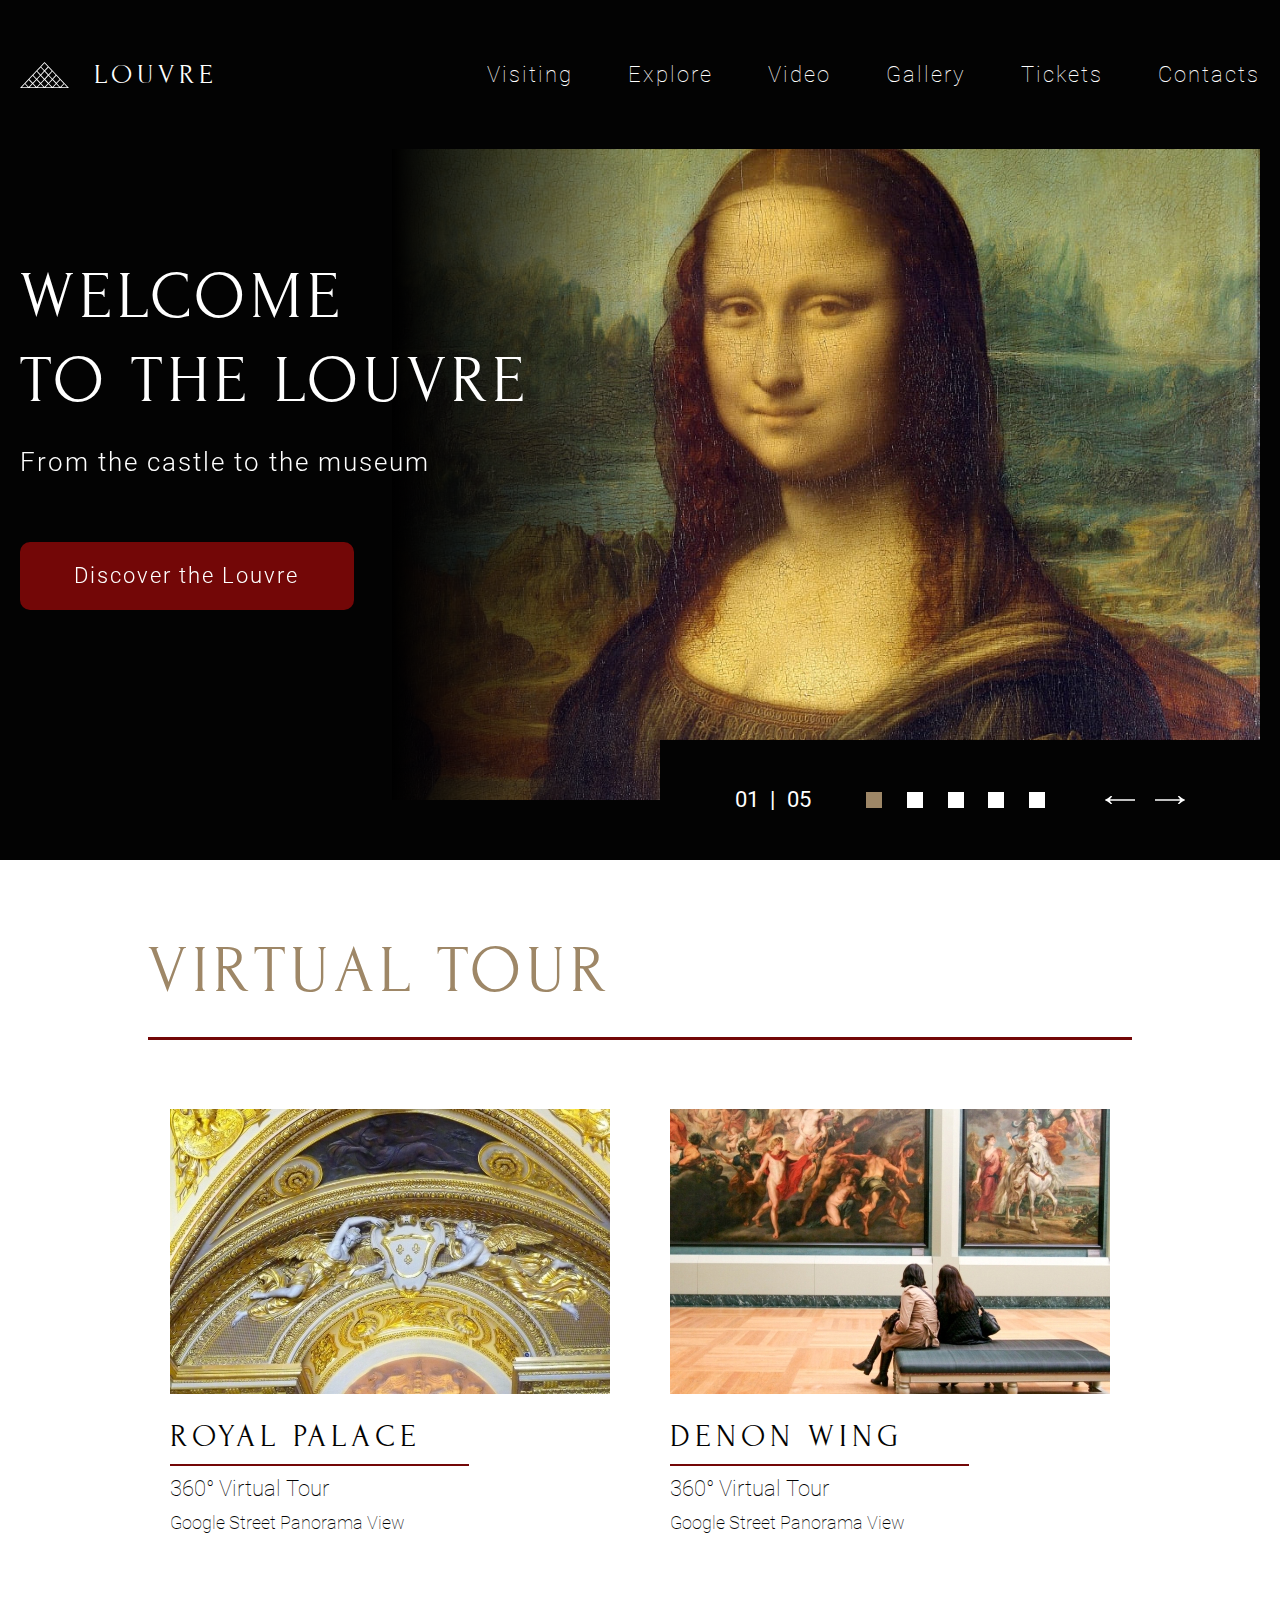
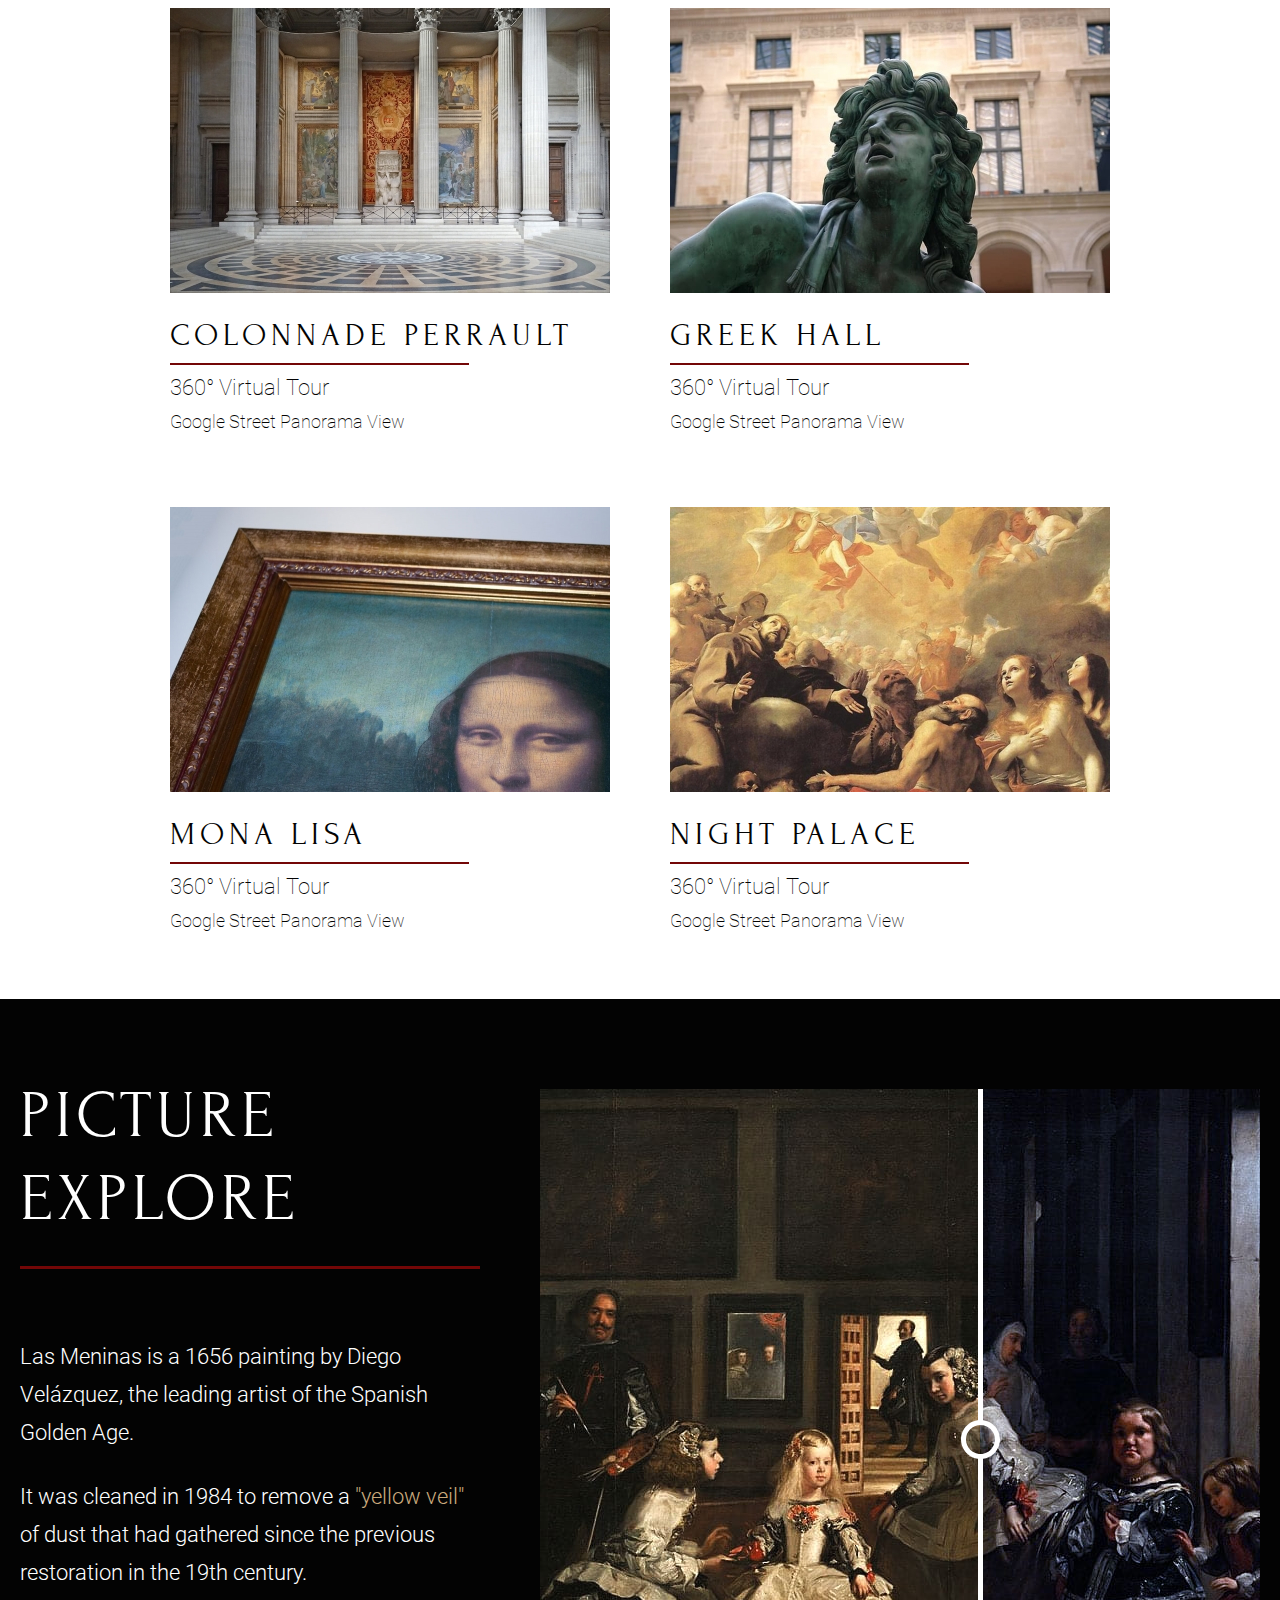
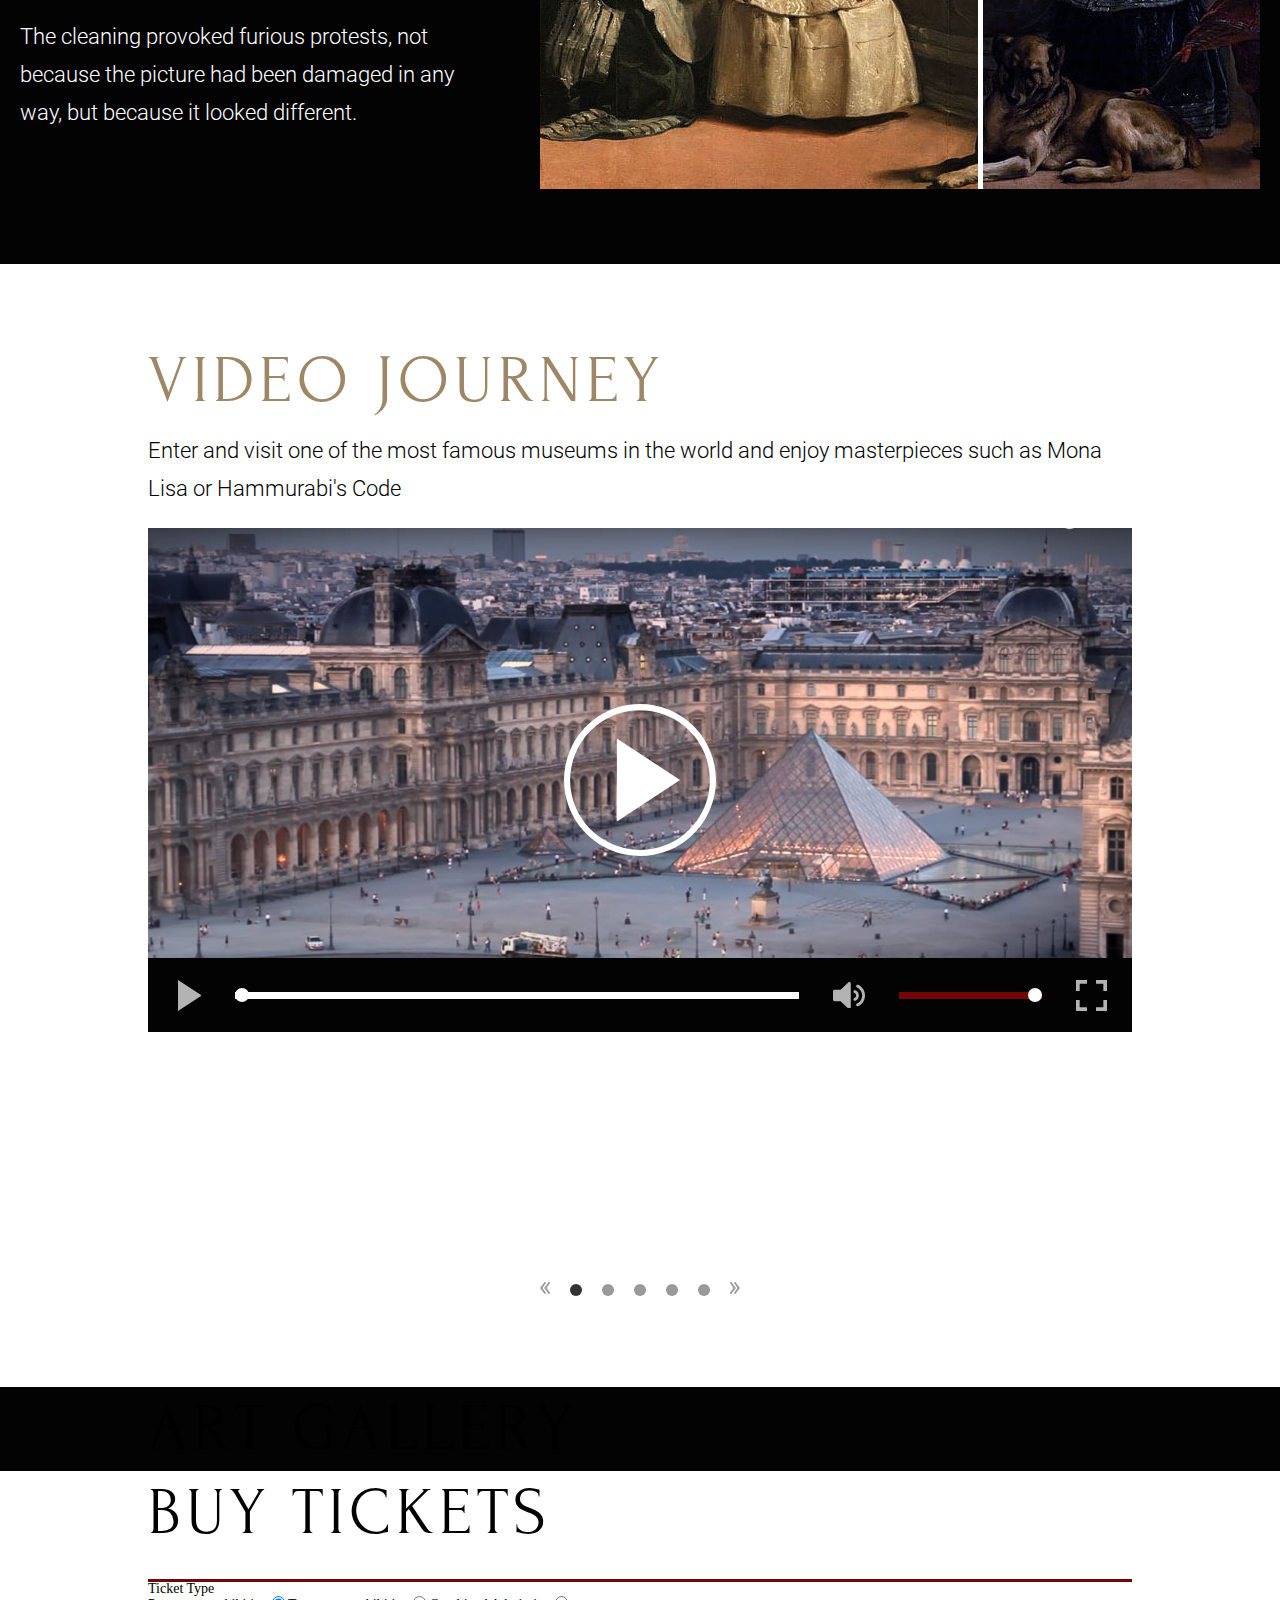
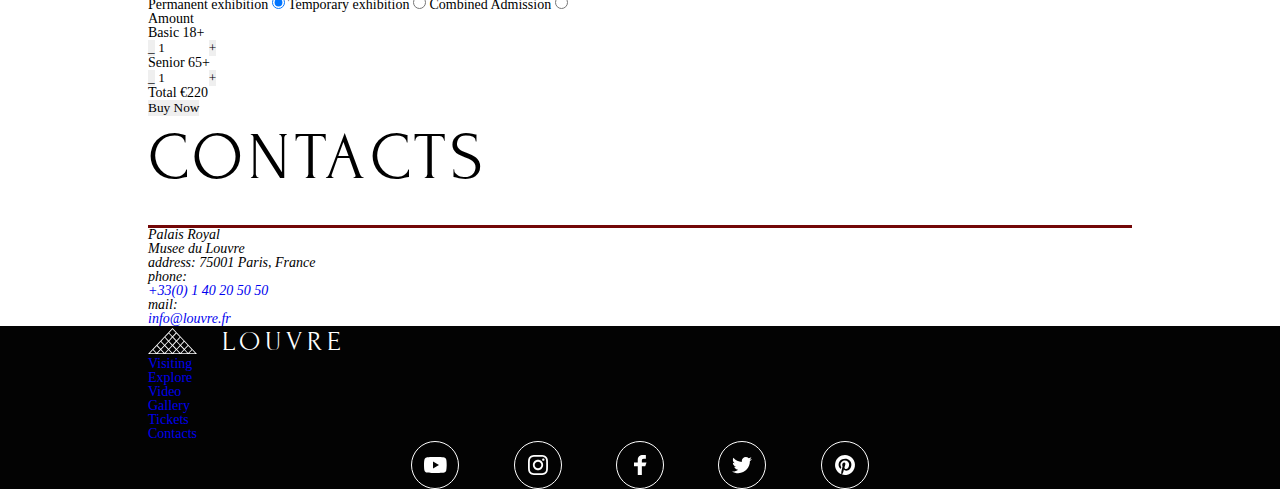
==== index.html @ d01fed76 "feat: make video section" ====
<!doctype html><html lang="en"><head><meta charset="UTF-8"><meta http-equiv="X-UA-Compatible" content="IE=edge"><meta name="viewport" content="width=device-width,initial-scale=1"><link rel="shortcut icon" href="assets/favicon.ico" type="image/x-icon"><title>Museum</title><script defer="defer" src="main.4b3b117bc65721d71e81.js"></script><link href="main.6d154de5bf1743169d41.css" rel="stylesheet"></head><body><div class="wrapper"><div class="content-flex"><header class="header bg-dark" id="header"><div class="container-width"><div class="header__flex"><a class="header__logotype logotype" href="#header"><span class="logotype__img"></span><h1 class="logotype__title">Louvre</h1></a><div class="header__burger burger"><span class="burger__span"></span></div><nav class="header__navigation navigation"><ul class="navigation__list"><li class="navigation__item"><a href="#visiting" class="navigation__link">Visiting</a></li><li class="navigation__item"><a href="#explore" class="navigation__link">Explore</a></li><li class="navigation__item"><a href="#video" class="navigation__link">Video</a></li><li class="navigation__item"><a href="#gallery" class="navigation__link">Gallery</a></li><li class="navigation__item"><a href="#tickets" class="navigation__link">Tickets</a></li><li class="navigation__item"><a href="#contacts" class="navigation__link">Contacts</a></li></ul><div class="navigation__bottom navigation-bottom"><div class="navigation-bottom__images"><div class="navigation-bottom__img navigation-bottom__img-1"></div><div class="navigation-bottom__img navigation-bottom__img-2"></div><div class="navigation-bottom__img navigation-bottom__img-3"></div></div><div class="navigation-bottom__social social"><ul class="social__list"><li class="social__item"><a class="social__link youtube" href="https://www.youtube.com/user/louvre" target="blank"></a></li><li class="social__item"><a class="social__link instagram" href="https://www.instagram.com/museelouvre/" target="blank"></a></li><li class="social__item"><a class="social__link facebook" href="https://www.facebook.com/museedulouvre" target="blank"></a></li><li class="social__item"><a class="social__link twitter" href="http://twitter.com/museelouvre" target="blank"></a></li><li class="social__item"><a class="social__link pinterest" href="https://www.pinterest.fr/museedulouvre/" target="blank"></a></li></ul></div></div></nav></div></div></header><main class="main"><section class="welcome bg-dark" id="welcome"><div class="container-width"><div class="welcome__flex"><div class="welcome__text text-welcome"><h2 class="text-welcome__title title">Welcome<br>to the Louvre</h2><p class="text-welcome__subtitle">From the castle to the museum</p><a class="text-welcome__link button-welcome" href="tours/tour1.html" target="_blank">Discover the Louvre</a></div><div class="welcome__slider"><div class="welcome__slides slides-welcome"><img class="slides-welcome__slide" src="assets/img/welcome-slider/1.jpg" alt="Painting"> <img class="slides-welcome__slide" src="assets/img/welcome-slider/2.jpg" alt="Painting"> <img class="slides-welcome__slide" src="assets/img/welcome-slider/3.jpg" alt="Painting"> <img class="slides-welcome__slide" src="assets/img/welcome-slider/4.jpg" alt="Painting"> <img class="slides-welcome__slide" src="assets/img/welcome-slider/5.jpg" alt="Painting"></div><div class="welcome__pagination welcome-pagination"><p class="welcome-pagination__order"><span class="welcome-pagination__actual">01</span> | <span class="welcome-pagination__total">05</span></p><ul class="welcome-pagination__list"><li class="welcome-pagination__item"><a class="welcome-pagination__link welcome-pagination__active-link" href="#"></a></li><li class="welcome-pagination__item"><a class="welcome-pagination__link" href="#"></a></li><li class="welcome-pagination__item"><a class="welcome-pagination__link" href="#"></a></li><li class="welcome-pagination__item"><a class="welcome-pagination__link" href="#"></a></li><li class="welcome-pagination__item"><a class="welcome-pagination__link" href="#"></a></li></ul><div class="welcome-pagination__buttons"><button class="welcome-pagination__button welcome-pagination__prev"></button> <button class="welcome-pagination__button welcome-pagination__next"></button></div></div></div></div></div></section><section class="visiting bg-light" id="visiting"><div class="container"><h2 class="visiting__title title border-bottom">Virtual tour</h2><div class="visiting__cards"><a class="visiting__card tour-card" href="tours/tour2.html" target="_blank"><img class="tour-card__img" src="assets/img/virtual-tour/visiting-1.jpg" alt="Royal Palace"><h3 class="tour-card__title">Royal Palace</h3><p class="tour-card__paragraph-1">360° Virtual Tour</p><p class="tour-card__paragraph-2">Google Street Panorama View</p></a><a class="visiting__card tour-card" href="tours/tour3.html" target="_blank"><img class="tour-card__img" src="assets/img/virtual-tour/visiting-2.jpg" alt="Denon Wing"><h3 class="tour-card__title">Denon Wing</h3><p class="tour-card__paragraph-1">360° Virtual Tour</p><p class="tour-card__paragraph-2">Google Street Panorama View</p></a><a class="visiting__card tour-card" href="tours/tour4.html" target="_blank"><img class="tour-card__img" src="assets/img/virtual-tour/visiting-3.jpg" alt="Colonnade Perrault"><h3 class="tour-card__title">Colonnade Perrault</h3><p class="tour-card__paragraph-1">360° Virtual Tour</p><p class="tour-card__paragraph-2">Google Street Panorama View</p></a><a class="visiting__card tour-card" href="tours/tour5.html" target="_blank"><img class="tour-card__img" src="assets/img/virtual-tour/visiting-4.jpg" alt="Greek hall"><h3 class="tour-card__title">Greek hall</h3><p class="tour-card__paragraph-1">360° Virtual Tour</p><p class="tour-card__paragraph-2">Google Street Panorama View</p></a><a class="visiting__card tour-card" href="tours/tour6.html" target="_blank"><img class="tour-card__img" src="assets/img/virtual-tour/visiting-5.jpg" alt="Mona Lisa"><h3 class="tour-card__title">Mona Lisa</h3><p class="tour-card__paragraph-1">360° Virtual Tour</p><p class="tour-card__paragraph-2">Google Street Panorama View</p></a><a class="visiting__card tour-card" href="tours/tour7.html" target="_blank"><img class="tour-card__img" src="assets/img/virtual-tour/visiting-6.jpg" alt="Night Palace"><h3 class="tour-card__title">Night Palace</h3><p class="tour-card__paragraph-1">360° Virtual Tour</p><p class="tour-card__paragraph-2">Google Street Panorama View</p></a></div></div></section><section class="explore bg-dark" id="explore"><div class="container-width"><div class="explore__flex"><div class="explore__text explore-text"><h2 class="explore-text__title title border-bottom">Picture explore</h2><p class="explore-text__paragraph">Las Meninas is a 1656 painting by Diego Velázquez, the leading artist of the Spanish Golden Age.</p><p class="explore-text__paragraph">It was cleaned in 1984 to remove a <span class="yellow">"yellow veil"</span> of dust that had gathered since the previous restoration in the 19th century.</p><p class="explore-text__paragraph">The cleaning provoked furious protests, not because the picture had been damaged in any way, but because it looked different.</p></div><div class="explore__slider compare"><img class="compare__cursor" src="assets/svg/explore_slider.svg" alt="Meninas"><div class="compare__background"></div></div></div></div></section><section class="video bg-light" id="video"><div class="container"><div class="video__flex"><div class="video__text video-text"><h2 class="video-text__title title">Video journey</h2><p class="video-text__paragraph">Enter and visit one of the most famous museums in the world and enjoy masterpieces such as Mona Lisa or Hammurabi's Code</p></div><div class="video__wrap player"><div class="player__btn"></div><video class="player__screen" src="assets/video/video0.mp4" poster="assets/video/poster0.jpg"></video><div class="player__controls controls"><button class="controls__play controls__btn play"></button> <input class="controls__progress progress" type="range" value="0" min="0" max="2" step="0.01" name="position"> <button class="controls__mute controls__btn sound" title="mute"></button> <input class="controls__volume progress" type="range" value="1" min="0" max="1" step="0.05" name="volume"> <button class="controls__full-screen controls__btn full-screen"></button></div></div><div class="video__iframes iframes"><iframe class="iframes__item" src="https://www.youtube.com/embed/aWmJ5DgyWPI"></iframe><iframe class="iframes__item" src="https://www.youtube.com/embed/Vi5D6FKhRmo"></iframe><iframe class="iframes__item" src="https://www.youtube.com/embed/NOhDysLnTvY"></iframe><iframe class="iframes__item" src="https://www.youtube.com/embed/2OR0OCr6uRE"></iframe><iframe class="iframes__item" src="https://www.youtube.com/embed/zp1BXPX8jcU"></iframe></div><ul class="video__pagination video-bullets"><li class="video-bullets__item"><button class="video-bullets__prev"></button></li><li class="video-bullets__item"><a href="#" class="video-bullets__link video-bullets__active-link"></a></li><li class="video-bullets__item"><a href="#" class="video-bullets__link"></a></li><li class="video-bullets__item"><a href="#" class="video-bullets__link"></a></li><li class="video-bullets__item"><a href="#" class="video-bullets__link"></a></li><li class="video-bullets__item"><a href="#" class="video-bullets__link"></a></li><li class="video-bullets__item"><button class="video-bullets__next"></button></li></ul></div></div></section><section class="gallery bg-dark" id="gallery"><div class="container"><h2 class="gallery__title title">art gallery</h2><div class="gallery__masonry"></div><div class="gallery__shadow"></div></div></section><section class="tickets bg-light" id="tickets"><div class="container"><h2 class="tickets__title title border-bottom">Buy tickets</h2><div class="tickets__flex"><!--! made as background <div class="tickets__img"><img src="assets/img/tickets.jpg" alt="Painting"></div> --><div class="tickets__column-1 ticket-type"><h4 class="ticket-type__title">Ticket Type</h4><label class="ticket-type__item">Permanent exhibition <input class="ticket-type__input" name="ticket_type" type="radio" value="permanent_exhibition" checked="checked"> <span class="checkmark"></span></label> <label class="ticket-type__item">Temporary exhibition <input class="ticket-type__input" type="radio" name="ticket_type" value="temporary_exhibition"> <span class="checkmark"></span></label> <label class="ticket-type__item">Combined Admission <input class="ticket-type__input" type="radio" name="ticket_type" value="combined_admissionn"> <span class="checkmark"></span></label></div><div class="tickets__column-2 ticket-amount"><h4 class="ticket-amount__title">Amount</h4><p class="ticket-amount__paragraph">Basic 18+</p><div class="ticket-amount__input-1 amount"><button class="amount__btn minus" type="button" onclick="this.nextElementSibling.stepDown()">_</button> <input class="amount__input" type="number" min="0" max="20" value="1" readonly="readonly"> <button class="amount__btn plus" type="button" onclick="this.previousElementSibling.stepUp()">+</button></div><p class="ticket-amount__paragraph">Senior 65+</p><div class="ticket-amount__input-2 amount"><button class="amount__btn minus" type="button" onclick="this.nextElementSibling.stepDown()">_</button> <input class="amount__input" type="number" min="0" max="20" value="1" readonly="readonly"> <button class="amount__btn plus" type="button" onclick="this.previousElementSibling.stepUp()">+</button></div><p class="ticket-amount__total">Total €<span class="ticket-amount__total-cost">220</span></p><button class="ticket-amount__btn">Buy Now</button></div></div></div><!--! form <div class="form-overlay"></div> --></section><div class="parallax"></div><section class="contacts bg-light" id="contacts"><div class="container"><h2 class="contacts__title title border-bottom">Contacts</h2><div class="contacts__flex"><address class="contacts__address address"><p class="address__name">Palais Royal</p><p class="address__name">Musee du Louvre</p><ul class="address__list"><li class="address__item">address: 75001 Paris, France</li><li class="address__item">phone: <a class="address__link" href="tel:+33(0)140205050">+33(0) 1 40 20 50 50</a></li><li class="address__item">mail: <a class="address__link" href="mailto:info@louvre.fr">info@louvre.fr</a></li></ul></address><!--! interactive map <div class="contacts__img-wrap"><img src="assets/img/map.png" alt="Map" class="contacts__img"></div> --></div></div></section></main></div><footer class="footer bg-dark"><div class="container"><div class="footer__flex"><a href="index.html" class="footer__logotype logotype"><span class="logotype__img"></span><p class="logotype__title">Louvre</p></a><div class="footer__inner-flex"><nav class="footer__navigation footer-navigation"><ul class="footer-navigation__list"><li class="footer-navigation__item"><a href="#visiting" class="footer-navigation__link">Visiting</a></li><li class="footer-navigation__item"><a href="#explore" class="footer-navigation__link">Explore</a></li><li class="footer-navigation__item"><a href="#video" class="footer-navigation__link">Video</a></li><li class="footer-navigation__item"><a href="#gallery" class="footer-navigation__link">Gallery</a></li><li class="footer-navigation__item"><a href="#tickets" class="footer-navigation__link">Tickets</a></li><li class="footer-navigation__item"><a href="#contacts" class="footer-navigation__link">Contacts</a></li></ul></nav><div class="footer__social social"><ul class="social__list"><li class="social__item"><a href="https://www.youtube.com/user/louvre" class="social__link youtube" target="blank"></a></li><li class="social__item"><a href="https://www.instagram.com/museelouvre/" class="social__link instagram" target="blank"></a></li><li class="social__item"><a href="https://www.facebook.com/museedulouvre" class="social__link facebook" target="blank"></a></li><li class="social__item"><a href="http://twitter.com/museelouvre" class="social__link twitter"></a></li><li class="social__item"><a href="https://www.pinterest.fr/museedulouvre/" class="social__link pinterest" target="blank"></a></li></ul></div></div></div></div></footer><!--! add to footer <div class="copyright bg-dark">
      <div class="container">
        <div class="copyright__flex">
          <p class="copyright__time">© 2021</p>
          <a href="https://rs.school/" class="copyright__link" target="blank">The Rolling Scopes School</a>
          <a href="https://github.com/airMay-hub" class="copyright__link" target="blank">Tomkiavichutse Mariya</a>
        </div>
      </div>
    </div> --></div></body></html>
---- main.6d154de5bf1743169d41.css ----
*{padding:0;margin:0;border:0}*,*::before,*::after{-moz-box-sizing:border-box;-webkit-box-sizing:border-box;box-sizing:border-box}:focus,:active{outline:none}a:focus,a:active{outline:none}a,nav,footer,header,aside{display:block}html,body{height:100%;width:100%;font-size:100%;line-height:1;font-size:14px;-ms-text-size-adjust:100%;-moz-text-size-adjust:100%;-webkit-text-size-adjust:100%}input,button,textarea{font-family:inherit}input::-ms-clear{display:none}button{cursor:pointer}button::-moz-focus-inner{padding:0;border:0}a,a:visited{text-decoration:none}a:hover{text-decoration:none}ul li{list-style:none}img{vertical-align:top}h1,h2,h3,h4,h5,h6{font-size:inherit;font-weight:400}@font-face{font-family:"Forum";src:url(72bb4f04b68162dea06e.ttf)}@font-face{font-family:"Roboto";font-weight:200;src:url(1711b41f3ae4cb322eea.ttf)}@font-face{font-family:"Roboto";font-weight:300;src:url(8be2d1487420548b3b8d.ttf)}@font-face{font-family:"Roboto";font-weight:normal;src:url(a8d6ac03c7b96b7acb62.ttf)}@font-face{font-family:"Roboto";font-weight:500;src:url(7429a63c09f79a1760b0.ttf)}@font-face{font-family:"Roboto";font-weight:bold;src:url(75371f53f06181df75f1.ttf)}.burger{display:none}@media(max-width: 1024px){.burger{display:block;position:absolute;right:20px;width:32px;height:18px;cursor:pointer;z-index:5}.burger::before{content:"";position:absolute;top:0;left:0;width:100%;height:2px;background-color:#fff;transition:all .3s ease-in-out}.burger::after{content:"";left:0;position:absolute;bottom:0;width:100%;height:2px;background-color:#fff;transition:all .3s ease-in-out}.burger__span{left:0;position:absolute;top:50%;width:100%;height:2px;background-color:#fff;transform:scale(1) translate(0px, -50%);transition:all .3s ease-in-out}}.burger-active{transform:translateX(2px)}.burger-active span{transform:scale(0)}.burger-active::before{top:50%;transform:rotate(-45deg)}.burger-active::after{top:50%;transform:rotate(45deg)}.compare{top:15px;width:720px;height:700px;position:relative;background-image:url(ddf1b581be1a085f688e.jpg);background-size:contain;background-repeat:no-repeat;background-position:100% 100%}@media screen and (max-width: 760px){.compare{width:calc(100vw - 40px);height:calc(.97*(100vw - 40px))}}.compare__cursor{position:absolute;top:0;left:58.5%;height:100%}.compare__cursor:hover{cursor:pointer}.compare__background{margin-right:280px;width:440px;height:100%;background-image:url(3b3a009dce2ce5f3584c.jpg);background-size:cover;background-repeat:no-repeat;background-position:0 0}@media screen and (max-width: 760px){.compare__background{width:61%}}.explore-text__title{color:#fff;margin:0 0 77px 0}@media screen and (max-width: 1480px){.explore-text__title{margin-bottom:calc(60px + 17*(100vw - 1024px)/456)}}@media(max-width: 1024px){.explore-text__title{margin-bottom:calc(40px + 20*(100vw - 768px)/256)}}@media(max-width: 768px){.explore-text__title{margin-bottom:40px}}.explore-text__paragraph{margin:0 0 26px 0;font-family:"Roboto";font-size:22px;line-height:38px;font-weight:300;letter-spacing:normal;text-transform:none;color:#fff}@media screen and (max-width: 1240px){.explore-text__paragraph{margin:0;font-size:20px;line-height:35px}.explore-text__paragraph:last-child{display:none}}@media(max-width: 768px){.explore-text__paragraph{display:none}}.yellow{color:#caaa7d}.logotype{margin-right:25px;max-height:33px;display:flex;align-items:center}@media(max-width: 768px){.logotype{max-height:41px}}@media(max-width: 420px){.logotype{max-height:20px}}.logotype__img{display:block;margin:0 25px 0 0;width:49px;height:26px;-webkit-mask-image:url(6fb7d0637f5a8839e4d3.svg);-webkit-mask-size:cover;background-color:#fff;transition:all .3s ease-in-out}@media(max-width: 420px){.logotype__img{width:29px;height:16px}}.logotype__title{font-family:"Forum";font-size:28px;line-height:31px;font-weight:normal;letter-spacing:5px;text-transform:uppercase;color:#fff;transition:all .3s ease-in-out}@media(max-width: 768px){.logotype__title{line-height:50px}}@media(max-width: 420px){.logotype__title{font-size:19px;line-height:18px}}.logotype:hover .logotype__title{color:#9e8767}.logotype:hover .logotype__img{background-color:#9e8767}.navigation-bottom{margin:0 auto;margin-bottom:calc(24px + 11*(100vw - 420px)/348);width:calc(100vw - 110px)}@media screen and (max-width: 370px){.navigation-bottom{width:calc(100vw - 60px)}}.navigation-bottom__images{margin-bottom:calc(24px + 11*(100vw - 420px)/348);padding-bottom:calc(20px + 15*(100vw - 420px)/348);width:inherit;height:calc(245px + 165*(100vw - 575px)/193);display:flex;flex-wrap:wrap;gap:20px;border-bottom:1px solid rgba(255,255,255,.5)}@media screen and (max-width: 575px){.navigation-bottom__images{height:auto}}.navigation-bottom__img{width:calc((100vw - 130px)/2);height:43%;background-repeat:no-repeat;background-position:0 0;background-size:cover}@media screen and (max-width: 575px){.navigation-bottom__img{width:calc((100vw - 150px)/3);height:calc((100vw - 150px)/3)}}@media screen and (max-width: 370px){.navigation-bottom__img{display:none}}.navigation-bottom__img-1{width:inherit;height:51.9%;background-image:url(1821527fe96af1af474d.jpg)}@media screen and (max-width: 575px){.navigation-bottom__img-1{width:calc((100vw - 150px)/3);height:calc((100vw - 150px)/3)}}.navigation-bottom__img-2{background-image:url(83cf8a75a99abab12b36.jpg)}.navigation-bottom__img-3{background-image:url(93a9f7adc9fa67cded01.jpg)}@media(max-width: 1024px){.navigation{height:calc(510px + 75*(100vw - 769px)/255);position:absolute;top:100%;left:0;background-color:#030303;transform:translateX(-100%);transition:transform .3s ease-in-out;z-index:10}}@media(max-width: 768px){.navigation{width:100vw;height:calc(456px + 407.9*(100vw - 320px)/447);display:flex;flex-direction:column;justify-content:space-between}}.navigation__list{display:flex}@media(max-width: 1024px){.navigation__list{padding:35px 120px 0 55px;flex-direction:column}}@media(max-width: 768px){.navigation__list{width:177px;padding:35px 0 35px 55px}}@media(max-width: 420px){.navigation__list{width:100%}}.navigation__item:not(:last-child){margin:0 55px 0 0}@media(max-width: 1024px){.navigation__item:not(:last-child){margin:0 0 25px 0}}.navigation__link{font-family:"Roboto";font-size:22px;line-height:26px;font-weight:200;letter-spacing:2px;text-transform:none;color:#fff;transition:all .3s ease-in-out}.navigation__link:hover{color:#9e8767}@media(max-width: 1024px){.navigation__link{position:relative;width:121px;font-size:20px;line-height:23px;font-weight:300}.navigation__link:hover{color:#fff}.navigation__link::after{content:"";margin:auto 0;width:12px;height:12px;position:absolute;top:6px;right:0;background-color:#fff;transition:.3s ease-in-out;-webkit-mask-image:url(abc3506144ec9b31b4d4.svg);-webkit-mask-size:cover}}.navigation__bottom{display:none}@media(max-width: 768px){.navigation__bottom{display:block}}.navigation-active{transform:translateX(0)}.social{margin:0 auto;width:calc(260px + 80*(100vw - 420px)/348)}@media(max-width: 420px){.social{width:100%}}.social__list{display:flex;justify-content:space-between}.social__item{width:48px;height:48px;display:flex;align-items:center;justify-content:center;border:1px solid #fff;border-radius:50%;cursor:pointer;transition:all .3s ease-in-out}.social__item:hover{border:1px solid #9e8767}.social__item:hover .social__item__link{background-color:#9e8767}.social__link{width:24px;height:24px;background-color:#fff}.youtube{-webkit-mask-image:url(ed2f31477abe6d306c52.svg);-webkit-mask-size:cover}.instagram{-webkit-mask-image:url(24e097dcd88ee76e1db8.svg);-webkit-mask-size:cover}.facebook{-webkit-mask-image:url(bac7100923198efe9ca1.svg);-webkit-mask-size:cover}.twitter{-webkit-mask-image:url(a38aef8d83e22c6a54c5.svg);-webkit-mask-size:cover}.pinterest{-webkit-mask-image:url(21f9f53028b7ae7c8cbf.svg);-webkit-mask-size:cover}.title{font-family:"Forum";font-size:80px;line-height:90px;font-weight:normal;letter-spacing:5px;text-transform:uppercase}@media(max-width: 1480px){.title{font-size:calc(50px + 30*(100vw - 1024px)/456);line-height:calc(75px + 15*(100vw - 1024px)/456)}}@media(max-width: 1024px){.title{font-size:50px;line-height:75px}}@media(max-width: 1023px){.title{font-size:calc(40px + 10*(100vw - 769px)/254);line-height:calc(60px + 15*(100vw - 769px)/254)}}@media(max-width: 768px){.title{font-size:40px;line-height:60px}}@media(max-width: 767px){.title{font-size:calc(28px + 12*(100vw - 419px)/348);line-height:calc(40px + 20*(100vw - 419px)/348)}}@media(max-width: 420px){.title{font-size:28px;line-height:40px}}.border-bottom{border-bottom:3px solid #730707;padding:0 0 25px 0}@media(max-width: 1024px){.border-bottom{padding:0 0 20px 0}}.video-bullets{width:200px;display:flex;align-items:center;justify-content:space-between}@media(max-width: 768px){.video-bullets{width:190px}}@media(max-width: 420px){.video-bullets{width:174px}}.video-bullets__prev{width:10px;height:12px;background-color:#999;-webkit-mask-image:url(86e9a0f960afdf67eafb.svg);-webkit-mask-size:cover}@media(max-width: 420px){.video-bullets__prev{width:7px;height:8px}}.video-bullets__prev:hover{background-color:#730707}.video-bullets__link{width:12px;height:12px;border-radius:50%;background-color:#999}@media(max-width: 768px){.video-bullets__link{width:10px;height:10px}}@media(max-width: 420px){.video-bullets__link{width:8px;height:8px}}.video-bullets__link:hover{background-color:#730707}.video-bullets__active-link{background-color:#333}.video-bullets__next{width:10px;height:12px;background-color:#999;-webkit-mask-image:url(16dd5bd75d45ee852031.svg);-webkit-mask-size:cover}@media(max-width: 420px){.video-bullets__next{width:7px;height:8px}}.video-bullets__next:hover{background-color:#730707}.controls{padding:0 25px 0 30px;width:100%;height:85px;display:flex;align-items:center;justify-content:space-between;background-color:#030303}@media screen and (max-width: 1480px){.controls{height:calc(60px + 25*(100vw - 1024px)/456)}}@media(max-width: 1024px){.controls{padding:0 40px;height:60px}}@media(max-width: 768px){.controls{padding:0 30px;position:relative;height:calc(50px + 13*(100vw - 420px)/348)}}@media(max-width: 420px){.controls{padding:0 20px}}.controls__play{width:23px;height:31px}@media(max-width: 1024px){.controls__play{height:30px}}@media(max-width: 768px){.controls__play{width:calc(14px + 9*(100vw - 420px)/348);height:calc(18px + 11*(100vw - 420px)/348)}}.controls__btn{background-color:#b3b3b3}.controls__btn:hover{background-color:#999}.controls__progress{width:929px;background:linear-gradient(to right, #730707 0%, #730707 0%, #fff 0%, #fff 100%)}@media screen and (max-width: 1480px){.controls__progress{width:564px}}@media(max-width: 1024px){.controls__progress{width:calc(423px + 141*(100vw - 767px)/257)}}@media(max-width: 768px){.controls__progress{position:absolute;top:-5px;left:0;width:calc(380px + 348*(100vw - 420px)/348)}}.controls__mute{width:38px;height:31px}@media screen and (max-width: 1480px){.controls__mute{width:calc(26px + 12*(100vw - 1024px)/456);height:calc(20px + 11*(100vw - 1024px)/456)}}@media(max-width: 1024px){.controls__mute{width:26px;height:20px}}@media(max-width: 768px){.controls__mute{width:calc(18px + 9*(100vw - 420px)/348);height:calc(14px + 7*(100vw - 420px)/348)}}.controls__volume{width:155px;background:linear-gradient(to right, #730707 0%, #730707 100%, #fff 100%, #fff 100%)}@media screen and (max-width: 1480px){.controls__volume{width:143px}}@media(max-width: 1024px){.controls__volume{width:calc(107px + 36*(100vw - 767px)/257)}}@media(max-width: 768px){.controls__volume{width:calc(200px + 286*(100vw - 420px)/348)}}.controls__full-screen{width:35px;height:35px}@media screen and (max-width: 1480px){.controls__full-screen{width:calc(26px + 9*(100vw - 1024px)/456);height:calc(26px + 9*(100vw - 1024px)/456)}}@media(max-width: 1024px){.controls__full-screen{width:26px;height:26px}}@media(max-width: 768px){.controls__full-screen{width:calc(18px + 9*(100vw - 420px)/348);height:calc(18px + 9*(100vw - 420px)/348)}}.progress{height:8px;transition:background 450ms ease-in;-webkit-appearance:none}@media screen and (max-width: 1480px){.progress{height:calc(5px + 3*(100vw - 1024px)/456)}}@media(max-width: 1024px){.progress{height:5px}}@media(max-width: 768px){.progress{height:calc(4px + 1*(100vw - 420px)/348)}}.progress::-webkit-slider-thumb{width:15px;height:15px;border-radius:50%;-webkit-appearance:none;cursor:ew-resize;background:#fff}@media screen and (max-width: 1480px){.progress::-webkit-slider-thumb{width:calc(13px + 2*(100vw - 1024px)/456);height:calc(13px + 2*(100vw - 1024px)/456)}}@media(max-width: 1024px){.progress::-webkit-slider-thumb{width:13px;height:13px}}@media(max-width: 768px){.progress::-webkit-slider-thumb{width:calc(10px + 3*(100vw - 420px)/348);height:calc(10px + 3*(100vw - 420px)/348)}}.play{-webkit-mask-image:url(37821f370b183f63fb72.svg);-webkit-mask-size:cover}.pause{-webkit-mask-image:url(df8e640e9d1371a2a0b9.svg);-webkit-mask-size:cover}.sound{-webkit-mask-image:url(4fae70021e4b5d7aa9fa.svg);-webkit-mask-size:cover}.mute{-webkit-mask-image:url(474c7b07e54020d45803.svg);-webkit-mask-size:cover}.full-screen{-webkit-mask-image:url(6c76a75546fbfd0f9f7f.svg);-webkit-mask-size:cover}.fullScreenExit{-webkit-mask-image:url(fa79ce71e8efb905a83d.svg);-webkit-mask-size:cover}.iframes{width:1440px;display:flex;gap:42px;overflow:hidden}@media screen and (max-width: 1480px){.iframes{width:984px}}@media(max-width: 1024px){.iframes{width:calc(100vw - 40px)}}@media(max-width: 768px){.iframes{gap:20px}}.iframes__item{min-width:452px;height:254px}@media screen and (max-width: 1480px){.iframes__item{min-width:300px;height:170px}}@media(max-width: 1024px){.iframes__item{min-width:calc((100vw - 122px)/3);height:calc((100vw - 122px)/3*.567)}}@media(max-width: 768px){.iframes__item{min-width:calc((100vw - 60px)/2);height:calc((100vw - 60px)/2*.567)}}.player{position:relative;width:1440px;height:735px;overflow:hidden}@media screen and (max-width: 1480px){.player{width:984px;height:504px}}@media(max-width: 1024px){.player{width:calc(100vw - 40px);height:calc(386px + 118*(100vw - 768px)/256)}}@media(max-width: 768px){.player{height:calc(226px + 160*(100vw - 420px)/348)}}.player__btn{width:220px;height:220px;position:absolute;top:calc(50% - 110px);left:calc(50% - 110px);background-image:url(28068af77a3dc8fe575d.svg);background-position:0 0;background-repeat:no-repeat;background-size:contain}.player__btn:hover{cursor:pointer}@media screen and (max-width: 1480px){.player__btn{width:152px;height:152px;top:calc(50% - 76px);left:calc(50% - 76px)}}@media(max-width: 768px){.player__btn{width:80px;height:80px;top:calc(50% - 40px);left:calc(50% - 40px)}}@media(max-width: 420px){.player__btn{width:50px;height:50px;top:calc(50% - 25px);left:calc(50% - 25px)}}.player__screen{width:100%;height:100%;object-fit:cover;object-position:0 0}.player__controls{position:absolute;bottom:0;left:0}.video-text{display:flex;gap:115px}@media screen and (max-width: 1480px){.video-text{flex-direction:column;gap:0}}.video-text__title{white-space:nowrap;color:#9e8767}@media screen and (max-width: 1480px){.video-text__title{margin-bottom:10px}}@media(max-width: 1024px){.video-text__title{margin:0}}.video-text__paragraph{font-family:"Roboto";font-size:22px;line-height:38px;font-weight:300;letter-spacing:normal;text-transform:none;color:#030303}@media(max-width: 1024px){.video-text__paragraph{display:none}}.tour-card{transition:all .3s ease-in-out}.tour-card>h3,.tour-card>p{transition:all .3s ease-in-out}.tour-card:hover{filter:brightness(70%) sepia(80%)}.tour-card:hover h3,.tour-card:hover p{color:#9e8767}.tour-card:hover>.tour-card__title::after{width:100%}.tour-card__img{margin:0 0 25px 0;width:440px;height:285px}@media(max-width: 1024px){.tour-card__img{width:330px;height:215px}}@media(max-width: 768px){.tour-card__img{width:280px;height:180px}}.tour-card__title{margin:0 0 10px 0;padding:0 0 12px 0;position:relative;font-family:"Forum";font-size:32px;line-height:35px;font-weight:normal;letter-spacing:5px;text-transform:uppercase;color:#030303}@media(max-width: 1024px){.tour-card__title{font-size:28px;line-height:31px;letter-spacing:3px}}@media(max-width: 768px){.tour-card__title{font-size:22px;line-height:24px}}@media(max-width: 420px){.tour-card__title{font-size:18px;line-height:20px}}.tour-card__title::after{content:"";position:absolute;bottom:0px;left:0;height:2px;width:68%;background:#730707;transition:width .7s ease-in-out}@media(max-width: 1024px){.tour-card__title::after{width:150px}}.tour-card__paragraph-1{margin:0 0 10px 0;font-family:"Roboto";font-size:22px;line-height:26px;font-weight:200;letter-spacing:normal;text-transform:none;color:#030303}@media(max-width: 1024px){.tour-card__paragraph-1{font-size:20px;line-height:23px}}@media(max-width: 768px){.tour-card__paragraph-1{font-size:18px;line-height:21px}}@media(max-width: 420px){.tour-card__paragraph-1{font-size:16px;line-height:19px}}.tour-card__paragraph-2{font-family:"Roboto";font-size:18px;line-height:21px;font-weight:200;letter-spacing:normal;text-transform:none;color:#030303}@media(max-width: 1024px){.tour-card__paragraph-2{font-size:16px;line-height:19px}}.button-welcome{width:360px;height:75px;display:flex;align-items:center;justify-content:center;font-family:"Roboto";font-size:22px;line-height:26px;font-weight:300;letter-spacing:2px;text-transform:none;color:#fff;background-color:#730707;border-radius:10px;transition:background-color .3s ease-in-out}.button-welcome:hover{background-color:#9e8767}@media(max-width: 1480px){.button-welcome{width:calc(300px + 60*(100vw - 1024px)/456);height:calc(60px + 15*(100vw - 1024px)/456)}}@media(max-width: 1024px){.button-welcome{width:300px;height:60px;font-size:20px;line-height:23px}}@media(max-width: 768px){.button-welcome{display:none}}.welcome-pagination{padding:0 75px;width:600px;height:120px;display:flex;align-items:center;background-color:#030303}@media(max-width: 1024px){.welcome-pagination{padding:0 75px 0 224px;width:700px}}@media(max-width: 768px){.welcome-pagination{padding:0;width:100%;height:100px;justify-content:center}}@media(max-width: 420px){.welcome-pagination{height:80px}}.welcome-pagination__order{width:76px;display:flex;align-items:center;justify-content:space-between;font-family:"Roboto";font-size:22px;line-height:40px;font-weight:normal;letter-spacing:normal;text-transform:uppercase;color:#fff}@media(max-width: 1024px){.welcome-pagination__order{font-size:20px}}@media(max-width: 420px){.welcome-pagination__order{width:50px;font-size:16px}}.welcome-pagination__list{margin:0 60px 0 55px;width:180px;display:flex;align-items:center;justify-content:space-between}@media(max-width: 1024px){.welcome-pagination__list{width:160px;margin:0 45px}}@media(max-width: 420px){.welcome-pagination__list{width:75px;margin:0 25px}}.welcome-pagination__item{width:16px;height:16px}.welcome-pagination__item:hover .welcome-pagination__item__link{background-color:#d2b183}@media(max-width: 1024px){.welcome-pagination__item{width:12px;height:12px}}@media(max-width: 420px){.welcome-pagination__item{width:7px;height:7px}}.welcome-pagination__link{display:block;width:100%;height:100%;background-color:#fff;transition:all .3s ease-in-out}.welcome-pagination__link:hover{background-color:#d2b183}.welcome-pagination__active-link{background-color:#9e8767}.welcome-pagination__buttons{width:80px;display:flex;align-items:center;justify-content:space-between}@media(max-width: 420px){.welcome-pagination__buttons{width:55px}}.welcome-pagination__button{width:30px;height:8px;background-color:#fff;transition:all .3s ease-in-out}@media(max-width: 420px){.welcome-pagination__button{width:20px}}.welcome-pagination__button:hover{background-color:#9e8767}.welcome-pagination__prev{-webkit-mask-image:url(135d053949ee88181a08.svg);-webkit-mask-size:cover}.welcome-pagination__next{-webkit-mask-image:url(e900fef5c4201babb488.svg);-webkit-mask-size:cover;-webkit-mask-position-x:100%}.slides-welcome{position:relative;width:1000px;height:750px;overflow:hidden;display:flex}@media(max-width: 1480px){.slides-welcome{width:calc(700px + 300*(100vw - 1024px)/456);height:calc(525px + 225*(100vw - 1024px)/456)}}@media(max-width: 1024px){.slides-welcome{width:700px;height:525px}}@media(max-width: 1023px){.slides-welcome{width:calc(600px + 100*(100vw - 769px)/254);height:calc(450px + 75*(100vw - 769px)/254)}}@media(max-width: 768px){.slides-welcome{width:calc(100vw - 40px);height:calc((100vw - 40px)*.75)}}.slides-welcome::after{content:"";position:absolute;top:0;right:0;width:100%;height:100%;background:linear-gradient(90deg, #000000 0%, rgba(0, 0, 0, 0.5) 16.19%, rgba(0, 0, 0, 0) 30.73%)}@media(max-width: 768px){.slides-welcome::after{display:none}}.slides-welcome__slide{width:inherit;height:inherit}@media(max-width: 768px){.text-welcome{text-align:center}}.text-welcome__title{margin:0 0 25px 0;color:#fff}@media(max-width: 1024px){.text-welcome__title{line-height:90px}}@media(max-width: 1023px){.text-welcome__title{line-height:calc(60px + 15*(100vw - 769px)/254)}}@media(max-width: 420px){.text-welcome__title{margin:5px 0 25px 0}}.text-welcome__subtitle{margin:0 0 75px 0;font-family:"Roboto";font-size:28px;line-height:33px;font-weight:300;letter-spacing:2px;text-transform:none;color:#fff}@media(max-width: 1480px){.text-welcome__subtitle{margin-bottom:calc(50px + 25*(100vw - 1024px)/456);font-size:calc(24px + 4*(100vw - 1024px)/456);line-height:calc(28px + 5*(100vw - 1024px)/456)}}@media(max-width: 1024px){.text-welcome__subtitle{margin:0 0 50px 0;font-size:24px;line-height:28px}}@media(max-width: 1023px){.text-welcome__subtitle{font-size:calc(20px + 4*(100vw - 769px)/254);line-height:calc(23px + 5*(100vw - 769px)/254)}}@media(max-width: 768px){.text-welcome__subtitle{font-size:20px;line-height:23px}}@media(max-width: 420px){.text-welcome__subtitle{font-size:16px;line-height:19px}}.explore{padding:75px 0 90px 0}@media(max-width: 1024px){.explore{padding:60px 0}}@media(max-width: 768px){.explore{padding:40px 0}}.explore__flex{display:flex;gap:60px}@media screen and (max-width: 1240px){.explore__flex{flex-direction:column;align-items:center;justify-content:center;gap:40px}}@media(max-width: 1024px){.explore__flex{gap:62px}}@media(max-width: 768px){.explore__flex{gap:0}}.explore__text{width:660px}@media screen and (max-width: 1240px){.explore__text{width:calc(100vw - 40px)}}@media(max-width: 1024px){.header{position:relative}}.header__flex{padding:59px 0;display:flex;justify-content:space-between;align-items:center}@media(max-width: 1024px){.header__flex{padding:49px 0}}@media(max-width: 768px){.header__flex{padding:35px 0}}.video{padding:75px 0 90px 0}@media(max-width: 1024px){.video{padding:60px 0}}@media(max-width: 768px){.video{padding:40px 0}}.video__flex{display:flex;flex-direction:column}.video__text{margin:0 0 75px 0}@media screen and (max-width: 1480px){.video__text{margin-bottom:20px}}@media(max-width: 1024px){.video__text{margin:0 0 40px 0}}@media(max-width: 768px){.video__text{margin:0 0 20px 0}}.video__wrap{margin:0 0 40px 0}@media(max-width: 768px){.video__wrap{margin:0 0 20px 0}}@media(max-width: 420px){.video__wrap{margin:0 0 40px 0}}.video__iframes{margin:0 0 40px 0}@media(max-width: 768px){.video__iframes{margin:0 0 20px 0}}@media(max-width: 420px){.video__iframes{margin:0 0 40px 0}}.video__pagination{margin:0 auto}.visiting{padding:75px 0}@media(max-width: 1480px){.visiting{padding-top:calc(60px + 15*(100vw - 1024px)/456);padding-bottom:calc(60px + 15*(100vw - 1024px)/456)}}@media(max-width: 1024px){.visiting{padding-top:calc(40px + 20*(100vw - 768px)/256);padding-bottom:calc(40px + 20*(100vw - 768px)/256)}}@media(max-width: 768px){.visiting{padding:40px 0}}.visiting__title{margin:0 0 75px 0;color:#9e8767}@media(max-width: 1480px){.visiting__title{margin-bottom:calc(60px + 15*(100vw - 1024px)/456)}}@media(max-width: 1024px){.visiting__title{margin-bottom:calc(40px + 20*(100vw - 768px)/256)}}@media(max-width: 768px){.visiting__title{margin:0 0 40px 0}}.visiting__cards{display:flex;align-items:center;justify-content:center;flex-wrap:wrap;gap:75px 60px}@media(max-width: 1024px){.visiting__cards{gap:60px 108px}}@media(max-width: 768px){.visiting__cards{gap:40px 56px}}.welcome__flex{width:100%;position:relative;display:flex;transform-style:preserve-3d}@media(max-width: 768px){.welcome__flex{flex-direction:column;align-items:center}}.welcome__text{margin:150px 0 0 0;position:absolute;top:0;left:0}@media(max-width: 1480px){.welcome__text{margin-top:calc(50px + 100*(100vw - 1024px)/456)}}@media(max-width: 1024px){.welcome__text{margin:50px 0 0 0}}@media(max-width: 768px){.welcome__text{margin:0;position:static}}.welcome__slider{margin:0 0 0 auto;position:relative;transform:translateZ(-1px)}.welcome__slides{margin:0 0 60px 0}@media(max-width: 768px){.welcome__slides{margin:0}}.welcome__pagination{position:absolute;bottom:0;right:0;margin:0 0 0 auto}@media(max-width: 768px){.welcome__pagination{position:static}}html{scroll-behavior:smooth}.wrapper{width:100%;min-height:100%;overflow:hidden;display:flex;flex-direction:column;margin:0 auto}.content-flex{width:100%;flex:1 0 auto;display:flex;flex-direction:column;height:auto}.container{max-width:1480px;padding:0 20px;margin:0 auto}@media screen and (max-width: 1480px){.container{max-width:1024px}}.container-width{max-width:1480px;padding:0 20px;margin:0 auto}.bg-dark{background-color:#030303}.bg-light{background-color:#fff}
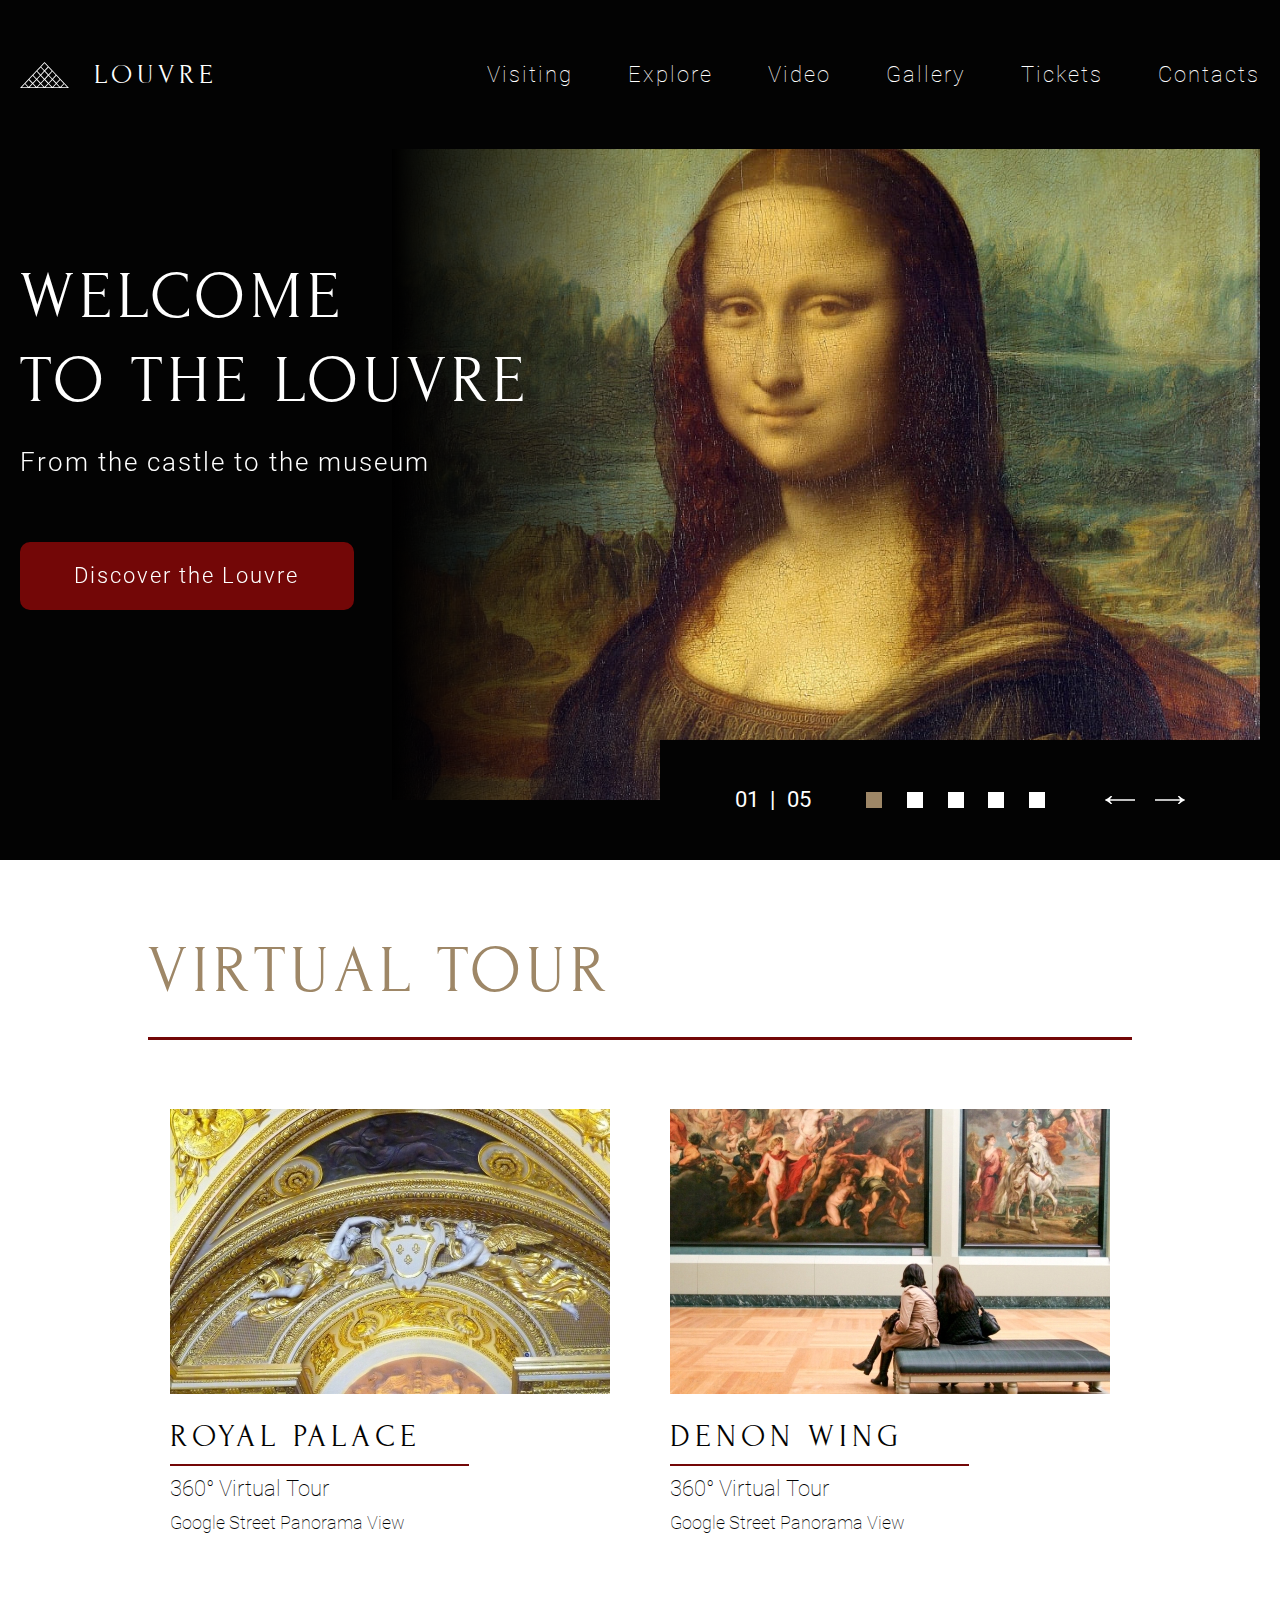
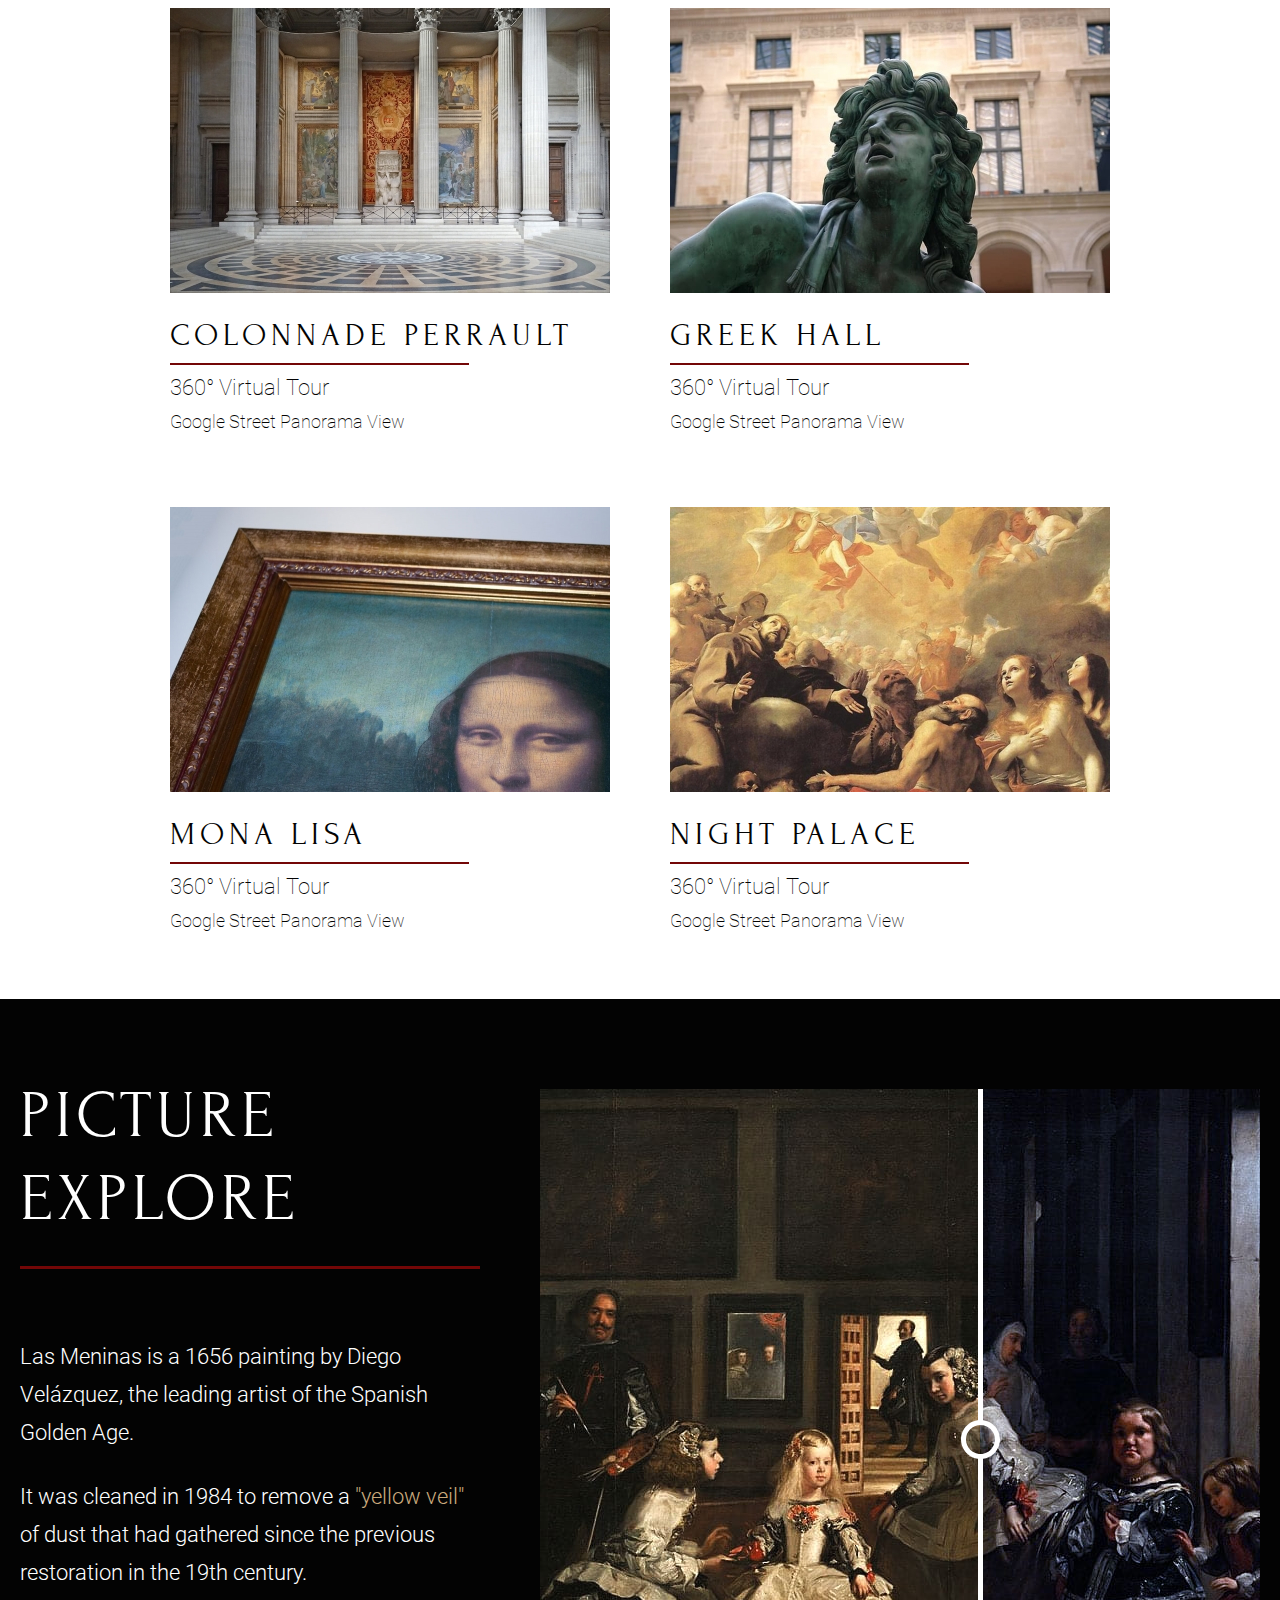
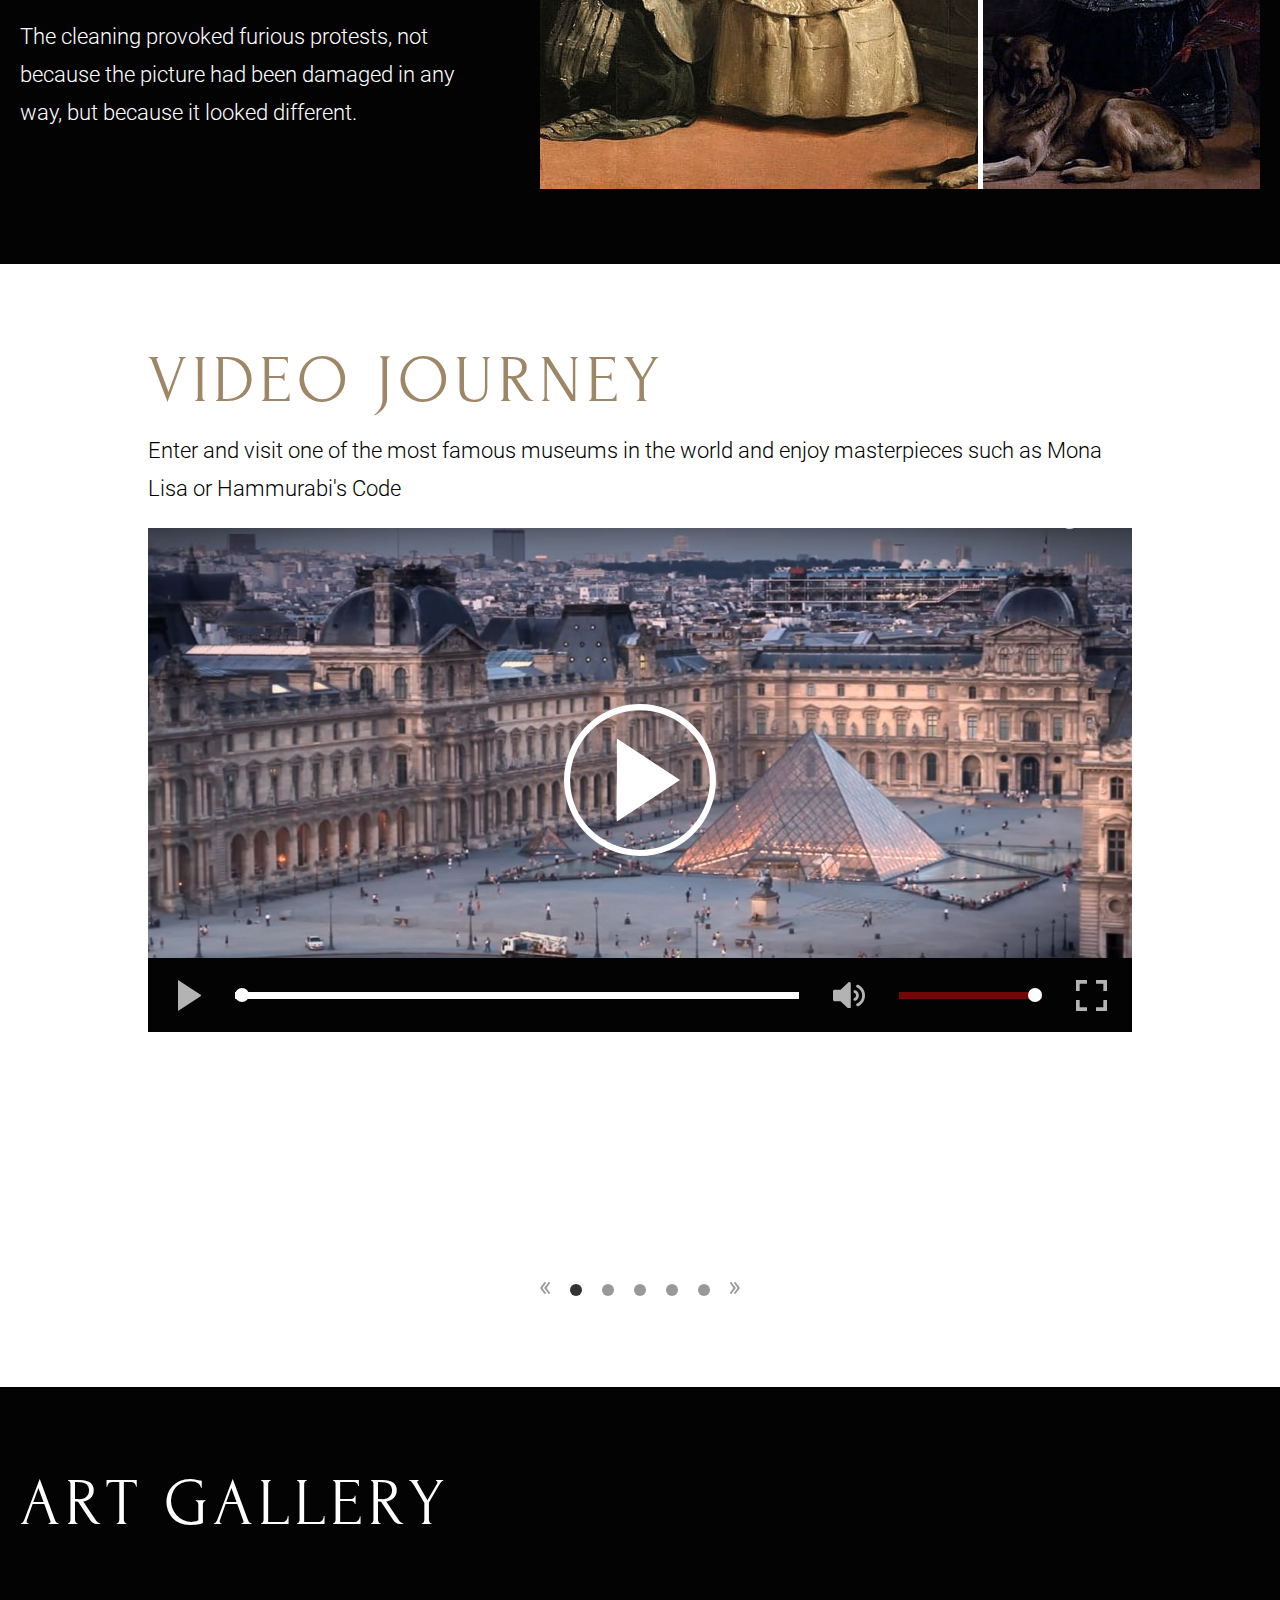
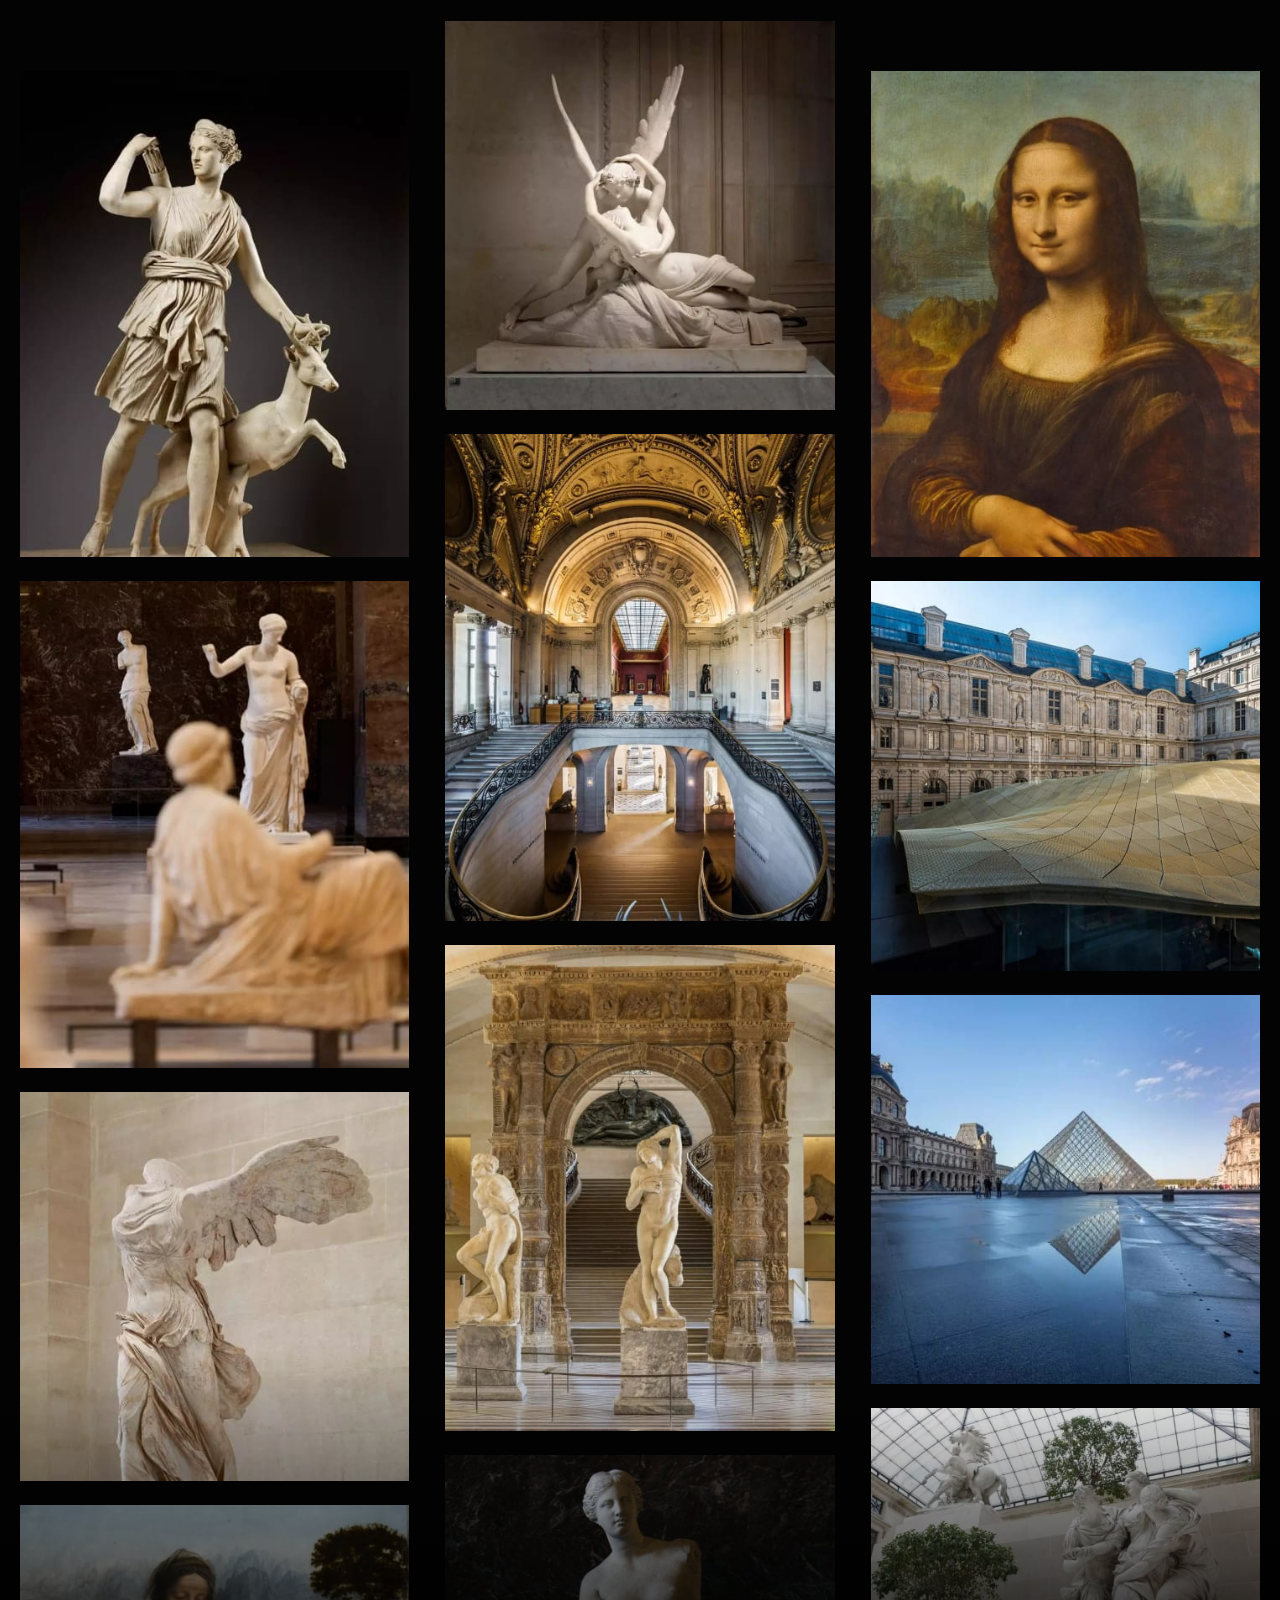
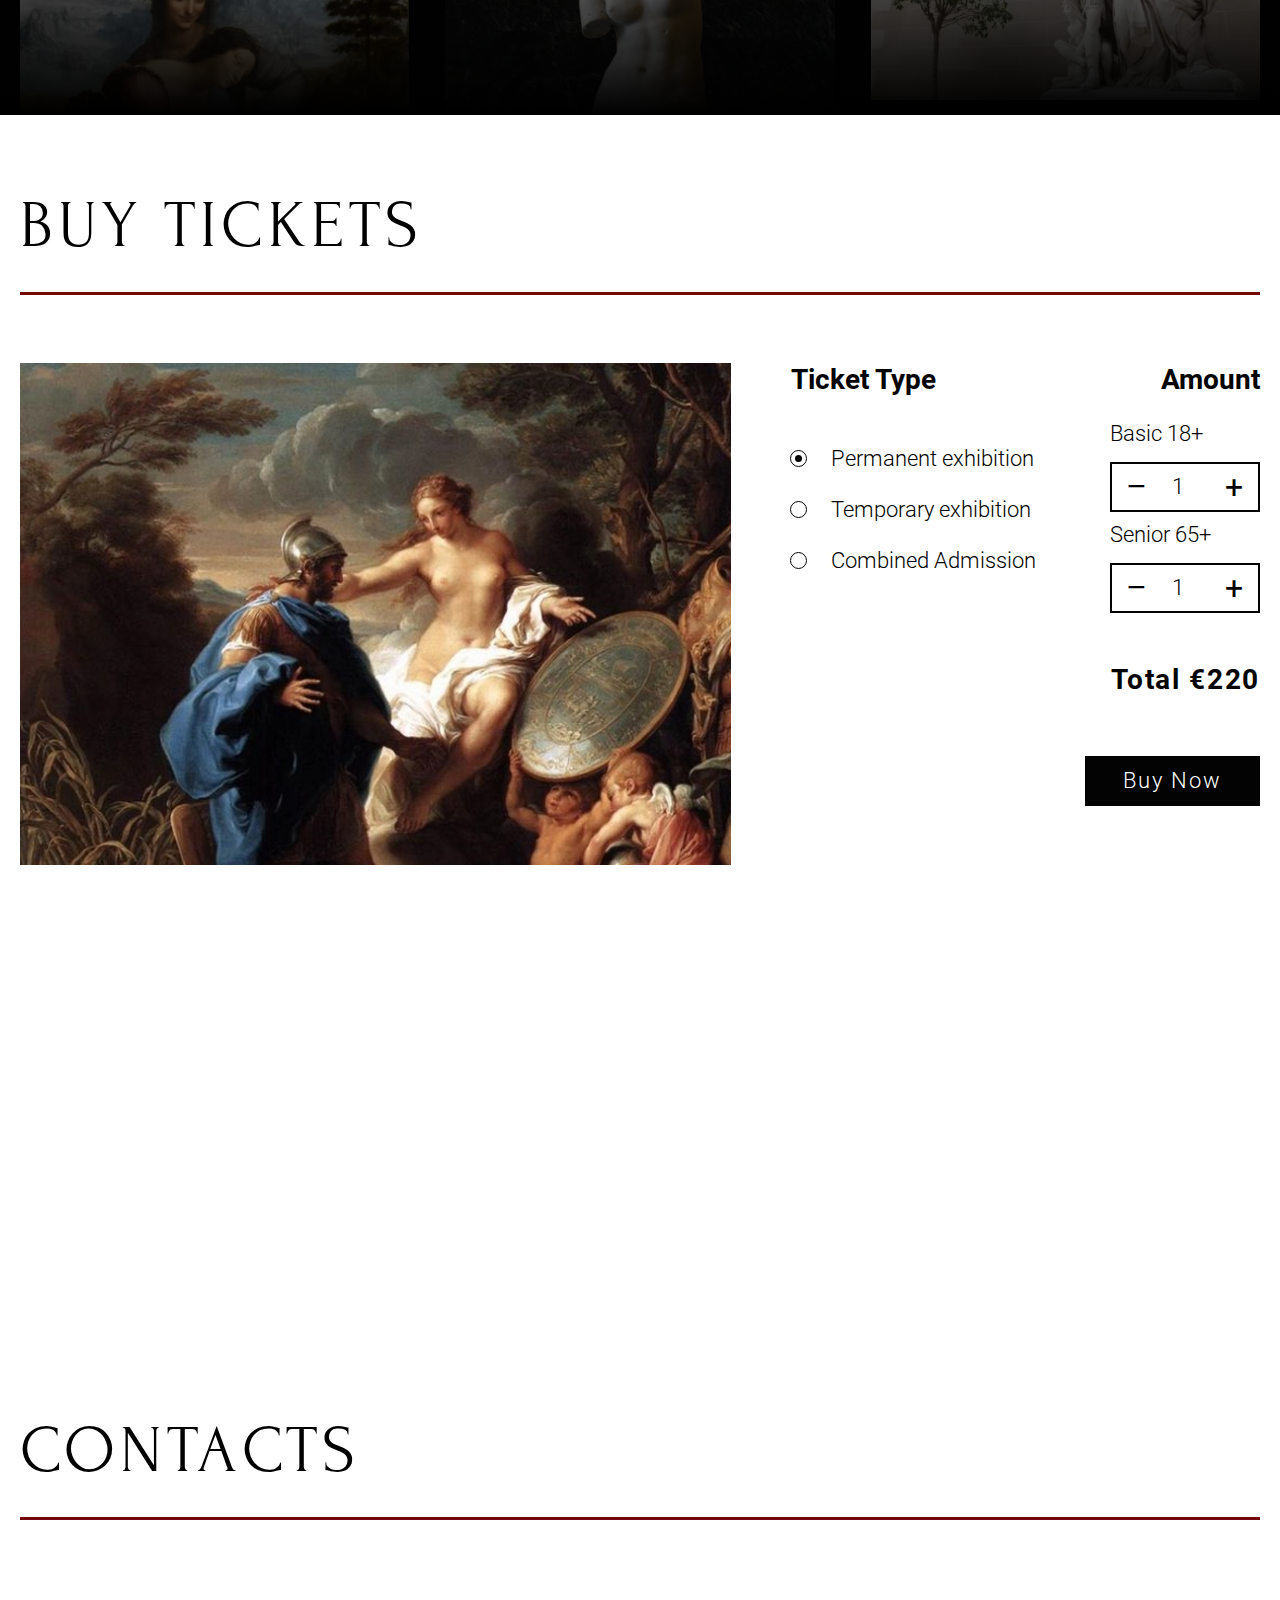
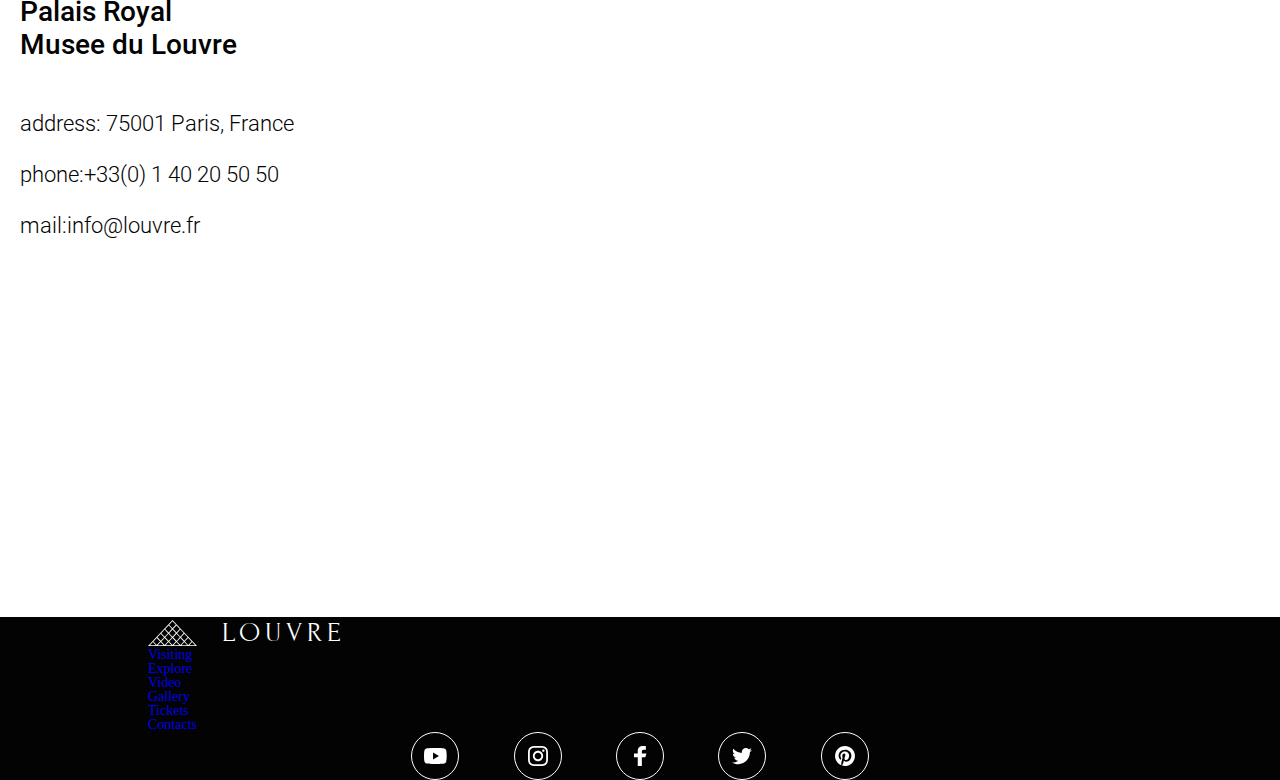
==== commit a5e0c72a: "feat: make gallery, tickets, parallax and contacts blocks" ====
--- a/index.html
+++ b/index.html
@@ -1,4 +1,4 @@
-<!doctype html><html lang="en"><head><meta charset="UTF-8"><meta http-equiv="X-UA-Compatible" content="IE=edge"><meta name="viewport" content="width=device-width,initial-scale=1"><link rel="shortcut icon" href="assets/favicon.ico" type="image/x-icon"><title>Museum</title><script defer="defer" src="main.4b3b117bc65721d71e81.js"></script><link href="main.6d154de5bf1743169d41.css" rel="stylesheet"></head><body><div class="wrapper"><div class="content-flex"><header class="header bg-dark" id="header"><div class="container-width"><div class="header__flex"><a class="header__logotype logotype" href="#header"><span class="logotype__img"></span><h1 class="logotype__title">Louvre</h1></a><div class="header__burger burger"><span class="burger__span"></span></div><nav class="header__navigation navigation"><ul class="navigation__list"><li class="navigation__item"><a href="#visiting" class="navigation__link">Visiting</a></li><li class="navigation__item"><a href="#explore" class="navigation__link">Explore</a></li><li class="navigation__item"><a href="#video" class="navigation__link">Video</a></li><li class="navigation__item"><a href="#gallery" class="navigation__link">Gallery</a></li><li class="navigation__item"><a href="#tickets" class="navigation__link">Tickets</a></li><li class="navigation__item"><a href="#contacts" class="navigation__link">Contacts</a></li></ul><div class="navigation__bottom navigation-bottom"><div class="navigation-bottom__images"><div class="navigation-bottom__img navigation-bottom__img-1"></div><div class="navigation-bottom__img navigation-bottom__img-2"></div><div class="navigation-bottom__img navigation-bottom__img-3"></div></div><div class="navigation-bottom__social social"><ul class="social__list"><li class="social__item"><a class="social__link youtube" href="https://www.youtube.com/user/louvre" target="blank"></a></li><li class="social__item"><a class="social__link instagram" href="https://www.instagram.com/museelouvre/" target="blank"></a></li><li class="social__item"><a class="social__link facebook" href="https://www.facebook.com/museedulouvre" target="blank"></a></li><li class="social__item"><a class="social__link twitter" href="http://twitter.com/museelouvre" target="blank"></a></li><li class="social__item"><a class="social__link pinterest" href="https://www.pinterest.fr/museedulouvre/" target="blank"></a></li></ul></div></div></nav></div></div></header><main class="main"><section class="welcome bg-dark" id="welcome"><div class="container-width"><div class="welcome__flex"><div class="welcome__text text-welcome"><h2 class="text-welcome__title title">Welcome<br>to the Louvre</h2><p class="text-welcome__subtitle">From the castle to the museum</p><a class="text-welcome__link button-welcome" href="tours/tour1.html" target="_blank">Discover the Louvre</a></div><div class="welcome__slider"><div class="welcome__slides slides-welcome"><img class="slides-welcome__slide" src="assets/img/welcome-slider/1.jpg" alt="Painting"> <img class="slides-welcome__slide" src="assets/img/welcome-slider/2.jpg" alt="Painting"> <img class="slides-welcome__slide" src="assets/img/welcome-slider/3.jpg" alt="Painting"> <img class="slides-welcome__slide" src="assets/img/welcome-slider/4.jpg" alt="Painting"> <img class="slides-welcome__slide" src="assets/img/welcome-slider/5.jpg" alt="Painting"></div><div class="welcome__pagination welcome-pagination"><p class="welcome-pagination__order"><span class="welcome-pagination__actual">01</span> | <span class="welcome-pagination__total">05</span></p><ul class="welcome-pagination__list"><li class="welcome-pagination__item"><a class="welcome-pagination__link welcome-pagination__active-link" href="#"></a></li><li class="welcome-pagination__item"><a class="welcome-pagination__link" href="#"></a></li><li class="welcome-pagination__item"><a class="welcome-pagination__link" href="#"></a></li><li class="welcome-pagination__item"><a class="welcome-pagination__link" href="#"></a></li><li class="welcome-pagination__item"><a class="welcome-pagination__link" href="#"></a></li></ul><div class="welcome-pagination__buttons"><button class="welcome-pagination__button welcome-pagination__prev"></button> <button class="welcome-pagination__button welcome-pagination__next"></button></div></div></div></div></div></section><section class="visiting bg-light" id="visiting"><div class="container"><h2 class="visiting__title title border-bottom">Virtual tour</h2><div class="visiting__cards"><a class="visiting__card tour-card" href="tours/tour2.html" target="_blank"><img class="tour-card__img" src="assets/img/virtual-tour/visiting-1.jpg" alt="Royal Palace"><h3 class="tour-card__title">Royal Palace</h3><p class="tour-card__paragraph-1">360° Virtual Tour</p><p class="tour-card__paragraph-2">Google Street Panorama View</p></a><a class="visiting__card tour-card" href="tours/tour3.html" target="_blank"><img class="tour-card__img" src="assets/img/virtual-tour/visiting-2.jpg" alt="Denon Wing"><h3 class="tour-card__title">Denon Wing</h3><p class="tour-card__paragraph-1">360° Virtual Tour</p><p class="tour-card__paragraph-2">Google Street Panorama View</p></a><a class="visiting__card tour-card" href="tours/tour4.html" target="_blank"><img class="tour-card__img" src="assets/img/virtual-tour/visiting-3.jpg" alt="Colonnade Perrault"><h3 class="tour-card__title">Colonnade Perrault</h3><p class="tour-card__paragraph-1">360° Virtual Tour</p><p class="tour-card__paragraph-2">Google Street Panorama View</p></a><a class="visiting__card tour-card" href="tours/tour5.html" target="_blank"><img class="tour-card__img" src="assets/img/virtual-tour/visiting-4.jpg" alt="Greek hall"><h3 class="tour-card__title">Greek hall</h3><p class="tour-card__paragraph-1">360° Virtual Tour</p><p class="tour-card__paragraph-2">Google Street Panorama View</p></a><a class="visiting__card tour-card" href="tours/tour6.html" target="_blank"><img class="tour-card__img" src="assets/img/virtual-tour/visiting-5.jpg" alt="Mona Lisa"><h3 class="tour-card__title">Mona Lisa</h3><p class="tour-card__paragraph-1">360° Virtual Tour</p><p class="tour-card__paragraph-2">Google Street Panorama View</p></a><a class="visiting__card tour-card" href="tours/tour7.html" target="_blank"><img class="tour-card__img" src="assets/img/virtual-tour/visiting-6.jpg" alt="Night Palace"><h3 class="tour-card__title">Night Palace</h3><p class="tour-card__paragraph-1">360° Virtual Tour</p><p class="tour-card__paragraph-2">Google Street Panorama View</p></a></div></div></section><section class="explore bg-dark" id="explore"><div class="container-width"><div class="explore__flex"><div class="explore__text explore-text"><h2 class="explore-text__title title border-bottom">Picture explore</h2><p class="explore-text__paragraph">Las Meninas is a 1656 painting by Diego Velázquez, the leading artist of the Spanish Golden Age.</p><p class="explore-text__paragraph">It was cleaned in 1984 to remove a <span class="yellow">"yellow veil"</span> of dust that had gathered since the previous restoration in the 19th century.</p><p class="explore-text__paragraph">The cleaning provoked furious protests, not because the picture had been damaged in any way, but because it looked different.</p></div><div class="explore__slider compare"><img class="compare__cursor" src="assets/svg/explore_slider.svg" alt="Meninas"><div class="compare__background"></div></div></div></div></section><section class="video bg-light" id="video"><div class="container"><div class="video__flex"><div class="video__text video-text"><h2 class="video-text__title title">Video journey</h2><p class="video-text__paragraph">Enter and visit one of the most famous museums in the world and enjoy masterpieces such as Mona Lisa or Hammurabi's Code</p></div><div class="video__wrap player"><div class="player__btn"></div><video class="player__screen" src="assets/video/video0.mp4" poster="assets/video/poster0.jpg"></video><div class="player__controls controls"><button class="controls__play controls__btn play"></button> <input class="controls__progress progress" type="range" value="0" min="0" max="2" step="0.01" name="position"> <button class="controls__mute controls__btn sound" title="mute"></button> <input class="controls__volume progress" type="range" value="1" min="0" max="1" step="0.05" name="volume"> <button class="controls__full-screen controls__btn full-screen"></button></div></div><div class="video__iframes iframes"><iframe class="iframes__item" src="https://www.youtube.com/embed/aWmJ5DgyWPI"></iframe><iframe class="iframes__item" src="https://www.youtube.com/embed/Vi5D6FKhRmo"></iframe><iframe class="iframes__item" src="https://www.youtube.com/embed/NOhDysLnTvY"></iframe><iframe class="iframes__item" src="https://www.youtube.com/embed/2OR0OCr6uRE"></iframe><iframe class="iframes__item" src="https://www.youtube.com/embed/zp1BXPX8jcU"></iframe></div><ul class="video__pagination video-bullets"><li class="video-bullets__item"><button class="video-bullets__prev"></button></li><li class="video-bullets__item"><a href="#" class="video-bullets__link video-bullets__active-link"></a></li><li class="video-bullets__item"><a href="#" class="video-bullets__link"></a></li><li class="video-bullets__item"><a href="#" class="video-bullets__link"></a></li><li class="video-bullets__item"><a href="#" class="video-bullets__link"></a></li><li class="video-bullets__item"><a href="#" class="video-bullets__link"></a></li><li class="video-bullets__item"><button class="video-bullets__next"></button></li></ul></div></div></section><section class="gallery bg-dark" id="gallery"><div class="container"><h2 class="gallery__title title">art gallery</h2><div class="gallery__masonry"></div><div class="gallery__shadow"></div></div></section><section class="tickets bg-light" id="tickets"><div class="container"><h2 class="tickets__title title border-bottom">Buy tickets</h2><div class="tickets__flex"><!--! made as background <div class="tickets__img"><img src="assets/img/tickets.jpg" alt="Painting"></div> --><div class="tickets__column-1 ticket-type"><h4 class="ticket-type__title">Ticket Type</h4><label class="ticket-type__item">Permanent exhibition <input class="ticket-type__input" name="ticket_type" type="radio" value="permanent_exhibition" checked="checked"> <span class="checkmark"></span></label> <label class="ticket-type__item">Temporary exhibition <input class="ticket-type__input" type="radio" name="ticket_type" value="temporary_exhibition"> <span class="checkmark"></span></label> <label class="ticket-type__item">Combined Admission <input class="ticket-type__input" type="radio" name="ticket_type" value="combined_admissionn"> <span class="checkmark"></span></label></div><div class="tickets__column-2 ticket-amount"><h4 class="ticket-amount__title">Amount</h4><p class="ticket-amount__paragraph">Basic 18+</p><div class="ticket-amount__input-1 amount"><button class="amount__btn minus" type="button" onclick="this.nextElementSibling.stepDown()">_</button> <input class="amount__input" type="number" min="0" max="20" value="1" readonly="readonly"> <button class="amount__btn plus" type="button" onclick="this.previousElementSibling.stepUp()">+</button></div><p class="ticket-amount__paragraph">Senior 65+</p><div class="ticket-amount__input-2 amount"><button class="amount__btn minus" type="button" onclick="this.nextElementSibling.stepDown()">_</button> <input class="amount__input" type="number" min="0" max="20" value="1" readonly="readonly"> <button class="amount__btn plus" type="button" onclick="this.previousElementSibling.stepUp()">+</button></div><p class="ticket-amount__total">Total €<span class="ticket-amount__total-cost">220</span></p><button class="ticket-amount__btn">Buy Now</button></div></div></div><!--! form <div class="form-overlay"></div> --></section><div class="parallax"></div><section class="contacts bg-light" id="contacts"><div class="container"><h2 class="contacts__title title border-bottom">Contacts</h2><div class="contacts__flex"><address class="contacts__address address"><p class="address__name">Palais Royal</p><p class="address__name">Musee du Louvre</p><ul class="address__list"><li class="address__item">address: 75001 Paris, France</li><li class="address__item">phone: <a class="address__link" href="tel:+33(0)140205050">+33(0) 1 40 20 50 50</a></li><li class="address__item">mail: <a class="address__link" href="mailto:info@louvre.fr">info@louvre.fr</a></li></ul></address><!--! interactive map <div class="contacts__img-wrap"><img src="assets/img/map.png" alt="Map" class="contacts__img"></div> --></div></div></section></main></div><footer class="footer bg-dark"><div class="container"><div class="footer__flex"><a href="index.html" class="footer__logotype logotype"><span class="logotype__img"></span><p class="logotype__title">Louvre</p></a><div class="footer__inner-flex"><nav class="footer__navigation footer-navigation"><ul class="footer-navigation__list"><li class="footer-navigation__item"><a href="#visiting" class="footer-navigation__link">Visiting</a></li><li class="footer-navigation__item"><a href="#explore" class="footer-navigation__link">Explore</a></li><li class="footer-navigation__item"><a href="#video" class="footer-navigation__link">Video</a></li><li class="footer-navigation__item"><a href="#gallery" class="footer-navigation__link">Gallery</a></li><li class="footer-navigation__item"><a href="#tickets" class="footer-navigation__link">Tickets</a></li><li class="footer-navigation__item"><a href="#contacts" class="footer-navigation__link">Contacts</a></li></ul></nav><div class="footer__social social"><ul class="social__list"><li class="social__item"><a href="https://www.youtube.com/user/louvre" class="social__link youtube" target="blank"></a></li><li class="social__item"><a href="https://www.instagram.com/museelouvre/" class="social__link instagram" target="blank"></a></li><li class="social__item"><a href="https://www.facebook.com/museedulouvre" class="social__link facebook" target="blank"></a></li><li class="social__item"><a href="http://twitter.com/museelouvre" class="social__link twitter"></a></li><li class="social__item"><a href="https://www.pinterest.fr/museedulouvre/" class="social__link pinterest" target="blank"></a></li></ul></div></div></div></div></footer><!--! add to footer <div class="copyright bg-dark">
+<!doctype html><html lang="en"><head><meta charset="UTF-8"><meta http-equiv="X-UA-Compatible" content="IE=edge"><meta name="viewport" content="width=device-width,initial-scale=1"><script src="https://api.mapbox.com/mapbox-gl-js/v2.3.1/mapbox-gl.js"></script><link href="https://api.mapbox.com/mapbox-gl-js/v2.3.1/mapbox-gl.css" rel="stylesheet"/><link rel="shortcut icon" href="assets/favicon.ico" type="image/x-icon"><title>Museum</title><script defer="defer" src="main.4b3b117bc65721d71e81.js"></script><link href="main.b5809f291042fb303066.css" rel="stylesheet"></head><body><div class="wrapper"><div class="content-flex"><header class="header bg-dark" id="header"><div class="container-width"><div class="header__flex"><a class="header__logotype logotype" href="#header"><span class="logotype__img"></span><h1 class="logotype__title">Louvre</h1></a><div class="header__burger burger"><span class="burger__span"></span></div><nav class="header__navigation navigation"><ul class="navigation__list"><li class="navigation__item"><a href="#visiting" class="navigation__link">Visiting</a></li><li class="navigation__item"><a href="#explore" class="navigation__link">Explore</a></li><li class="navigation__item"><a href="#video" class="navigation__link">Video</a></li><li class="navigation__item"><a href="#gallery" class="navigation__link">Gallery</a></li><li class="navigation__item"><a href="#tickets" class="navigation__link">Tickets</a></li><li class="navigation__item"><a href="#contacts" class="navigation__link">Contacts</a></li></ul><div class="navigation__bottom navigation-bottom"><div class="navigation-bottom__images"><div class="navigation-bottom__img navigation-bottom__img-1"></div><div class="navigation-bottom__img navigation-bottom__img-2"></div><div class="navigation-bottom__img navigation-bottom__img-3"></div></div><div class="navigation-bottom__social social"><ul class="social__list"><li class="social__item"><a class="social__link youtube" href="https://www.youtube.com/user/louvre" target="blank"></a></li><li class="social__item"><a class="social__link instagram" href="https://www.instagram.com/museelouvre/" target="blank"></a></li><li class="social__item"><a class="social__link facebook" href="https://www.facebook.com/museedulouvre" target="blank"></a></li><li class="social__item"><a class="social__link twitter" href="http://twitter.com/museelouvre" target="blank"></a></li><li class="social__item"><a class="social__link pinterest" href="https://www.pinterest.fr/museedulouvre/" target="blank"></a></li></ul></div></div></nav></div></div></header><main class="main"><section class="welcome bg-dark" id="welcome"><div class="container-width"><div class="welcome__flex"><div class="welcome__text text-welcome"><h2 class="text-welcome__title title">Welcome<br>to the Louvre</h2><p class="text-welcome__subtitle">From the castle to the museum</p><a class="text-welcome__link button-welcome" href="tours/tour1.html" target="_blank">Discover the Louvre</a></div><div class="welcome__slider"><div class="welcome__slides slides-welcome"><img class="slides-welcome__slide" src="assets/img/welcome-slider/1.jpg" alt="Painting"> <img class="slides-welcome__slide" src="assets/img/welcome-slider/2.jpg" alt="Painting"> <img class="slides-welcome__slide" src="assets/img/welcome-slider/3.jpg" alt="Painting"> <img class="slides-welcome__slide" src="assets/img/welcome-slider/4.jpg" alt="Painting"> <img class="slides-welcome__slide" src="assets/img/welcome-slider/5.jpg" alt="Painting"></div><div class="welcome__pagination welcome-pagination"><p class="welcome-pagination__order"><span class="welcome-pagination__actual">01</span> | <span class="welcome-pagination__total">05</span></p><ul class="welcome-pagination__list"><li class="welcome-pagination__item"><a class="welcome-pagination__link welcome-pagination__active-link" href="#"></a></li><li class="welcome-pagination__item"><a class="welcome-pagination__link" href="#"></a></li><li class="welcome-pagination__item"><a class="welcome-pagination__link" href="#"></a></li><li class="welcome-pagination__item"><a class="welcome-pagination__link" href="#"></a></li><li class="welcome-pagination__item"><a class="welcome-pagination__link" href="#"></a></li></ul><div class="welcome-pagination__buttons"><button class="welcome-pagination__button welcome-pagination__prev"></button> <button class="welcome-pagination__button welcome-pagination__next"></button></div></div></div></div></div></section><section class="visiting bg-light" id="visiting"><div class="container"><h2 class="visiting__title title border-bottom">Virtual tour</h2><div class="visiting__cards"><a class="visiting__card tour-card" href="tours/tour2.html" target="_blank"><img class="tour-card__img" src="assets/img/virtual-tour/visiting-1.jpg" alt="Royal Palace"><h3 class="tour-card__title">Royal Palace</h3><p class="tour-card__paragraph-1">360° Virtual Tour</p><p class="tour-card__paragraph-2">Google Street Panorama View</p></a><a class="visiting__card tour-card" href="tours/tour3.html" target="_blank"><img class="tour-card__img" src="assets/img/virtual-tour/visiting-2.jpg" alt="Denon Wing"><h3 class="tour-card__title">Denon Wing</h3><p class="tour-card__paragraph-1">360° Virtual Tour</p><p class="tour-card__paragraph-2">Google Street Panorama View</p></a><a class="visiting__card tour-card" href="tours/tour4.html" target="_blank"><img class="tour-card__img" src="assets/img/virtual-tour/visiting-3.jpg" alt="Colonnade Perrault"><h3 class="tour-card__title">Colonnade Perrault</h3><p class="tour-card__paragraph-1">360° Virtual Tour</p><p class="tour-card__paragraph-2">Google Street Panorama View</p></a><a class="visiting__card tour-card" href="tours/tour5.html" target="_blank"><img class="tour-card__img" src="assets/img/virtual-tour/visiting-4.jpg" alt="Greek hall"><h3 class="tour-card__title">Greek hall</h3><p class="tour-card__paragraph-1">360° Virtual Tour</p><p class="tour-card__paragraph-2">Google Street Panorama View</p></a><a class="visiting__card tour-card" href="tours/tour6.html" target="_blank"><img class="tour-card__img" src="assets/img/virtual-tour/visiting-5.jpg" alt="Mona Lisa"><h3 class="tour-card__title">Mona Lisa</h3><p class="tour-card__paragraph-1">360° Virtual Tour</p><p class="tour-card__paragraph-2">Google Street Panorama View</p></a><a class="visiting__card tour-card" href="tours/tour7.html" target="_blank"><img class="tour-card__img" src="assets/img/virtual-tour/visiting-6.jpg" alt="Night Palace"><h3 class="tour-card__title">Night Palace</h3><p class="tour-card__paragraph-1">360° Virtual Tour</p><p class="tour-card__paragraph-2">Google Street Panorama View</p></a></div></div></section><section class="explore bg-dark" id="explore"><div class="container-width"><div class="explore__flex"><div class="explore__text explore-text"><h2 class="explore-text__title title border-bottom">Picture explore</h2><p class="explore-text__paragraph">Las Meninas is a 1656 painting by Diego Velázquez, the leading artist of the Spanish Golden Age.</p><p class="explore-text__paragraph">It was cleaned in 1984 to remove a <span class="yellow">"yellow veil"</span> of dust that had gathered since the previous restoration in the 19th century.</p><p class="explore-text__paragraph">The cleaning provoked furious protests, not because the picture had been damaged in any way, but because it looked different.</p></div><div class="explore__slider compare"><img class="compare__cursor" src="assets/svg/explore_slider.svg" alt="Meninas"><div class="compare__background"></div></div></div></div></section><section class="video bg-light" id="video"><div class="container"><div class="video__flex"><div class="video__text video-text"><h2 class="video-text__title title">Video journey</h2><p class="video-text__paragraph">Enter and visit one of the most famous museums in the world and enjoy masterpieces such as Mona Lisa or Hammurabi's Code</p></div><div class="video__wrap player"><div class="player__btn"></div><video class="player__screen" src="assets/video/video0.mp4" poster="assets/video/poster0.jpg"></video><div class="player__controls controls"><button class="controls__play controls__btn play"></button> <input class="controls__progress progress" type="range" value="0" min="0" max="2" step="0.01" name="position"> <button class="controls__mute controls__btn sound" title="mute"></button> <input class="controls__volume progress" type="range" value="1" min="0" max="1" step="0.05" name="volume"> <button class="controls__full-screen controls__btn full-screen"></button></div></div><div class="video__iframes iframes"><iframe class="iframes__item" src="https://www.youtube.com/embed/aWmJ5DgyWPI"></iframe><iframe class="iframes__item" src="https://www.youtube.com/embed/Vi5D6FKhRmo"></iframe><iframe class="iframes__item" src="https://www.youtube.com/embed/NOhDysLnTvY"></iframe><iframe class="iframes__item" src="https://www.youtube.com/embed/2OR0OCr6uRE"></iframe><iframe class="iframes__item" src="https://www.youtube.com/embed/zp1BXPX8jcU"></iframe></div><ul class="video__pagination video-bullets"><li class="video-bullets__item"><button class="video-bullets__prev"></button></li><li class="video-bullets__item"><a href="#" class="video-bullets__link video-bullets__active-link"></a></li><li class="video-bullets__item"><a href="#" class="video-bullets__link"></a></li><li class="video-bullets__item"><a href="#" class="video-bullets__link"></a></li><li class="video-bullets__item"><a href="#" class="video-bullets__link"></a></li><li class="video-bullets__item"><a href="#" class="video-bullets__link"></a></li><li class="video-bullets__item"><button class="video-bullets__next"></button></li></ul></div></div></section><section class="gallery bg-dark" id="gallery"><div class="container-width"><h2 class="gallery__title title">art gallery</h2><div class="gallery__masonry"><img src="assets/img/galery/galery1.jpg" alt="Gallery image" class="gallery__img"> <img src="assets/img/galery/galery2.jpg" alt="Gallery image" class="gallery__img"> <img src="assets/img/galery/galery3.jpg" alt="Gallery image" class="gallery__img"> <img src="assets/img/galery/galery4.jpg" alt="Gallery image" class="gallery__img"> <img src="assets/img/galery/galery5.jpg" alt="Gallery image" class="gallery__img"> <img src="assets/img/galery/galery6.jpg" alt="Gallery image" class="gallery__img"> <img src="assets/img/galery/galery7.jpg" alt="Gallery image" class="gallery__img"> <img src="assets/img/galery/galery8.jpg" alt="Gallery image" class="gallery__img"> <img src="assets/img/galery/galery9.jpg" alt="Gallery image" class="gallery__img"> <img src="assets/img/galery/galery10.jpg" alt="Gallery image" class="gallery__img"> <img src="assets/img/galery/galery11.jpg" alt="Gallery image" class="gallery__img"> <img src="assets/img/galery/galery12.jpg" alt="Gallery image" class="gallery__img"> <img src="assets/img/galery/galery13.jpg" alt="Gallery image" class="gallery__img"> <img src="assets/img/galery/galery14.jpg" alt="Gallery image" class="gallery__img"> <img src="assets/img/galery/galery15.jpg" alt="Gallery image" class="gallery__img"></div><div class="gallery__shadow"></div></div></section><section class="tickets bg-light" id="tickets"><div class="container-width"><h2 class="tickets__title title border-bottom">Buy tickets</h2><div class="tickets__flex"><div class="tickets__img-wrap"><img src="assets/img/tickets.jpg" alt="Painting" class="tickets__img"></div><div class="tickets__type type-tickets"><h4 class="type-tickets__title">Ticket Type</h4><label class="type-tickets__item">Permanent exhibition <input class="type-tickets__input" name="ticket_type" type="radio" value="permanent_exhibition" checked="checked"> <span class="type-tickets__checkmark"></span></label> <label class="type-tickets__item">Temporary exhibition <input class="type-tickets__input" type="radio" name="ticket_type" value="temporary_exhibition"> <span class="type-tickets__checkmark"></span></label> <label class="type-tickets__item">Combined Admission <input class="type-tickets__input" type="radio" name="ticket_type" value="combined_admissionn"> <span class="type-tickets__checkmark"></span></label></div><div class="tickets__amount amount-tickets"><h4 class="amount-tickets__title">Amount</h4><div class="amount-tickets__basic number"><label class="number__label" for="basic">Basic 18+</label><div class="number__choose"><button class="number__btn" type="button" onclick="this.nextElementSibling.stepDown()">–</button> <input class="number__input" type="number" id="basic" min="0" max="20" value="1" readonly="readonly"> <button class="number__btn" type="button" onclick="this.previousElementSibling.stepUp()">+</button></div></div><div class="amount-tickets__senior number"><label class="number__label" for="senior">Senior 65+</label><div class="number__choose"><button class="number__btn" type="button" onclick="this.nextElementSibling.stepDown()">–</button> <input class="number__input" type="number" id="senior" min="0" max="20" value="1" readonly="readonly"> <button class="number__btn" type="button" onclick="this.previousElementSibling.stepUp()">+</button></div></div><p class="amount-tickets__total">Total €<span class="amount-tickets__total-cost">220</span></p><button class="amount-tickets__btn ticket-button">Buy Now</button></div></div></div></section><div class="parallax"></div><section class="contacts bg-light" id="contacts"><div class="container-width"><h2 class="contacts__title title border-bottom">Contacts</h2><div class="contacts__flex"><address class="contacts__address address"><p class="address__name">Palais Royal</p><p class="address__name address__name-indent">Musee du Louvre</p><ul class="address__list"><li class="address__item">address: 75001 Paris, France</li><li class="address__item">phone: <a class="address__link" href="tel:+33(0)140205050">+33(0) 1 40 20 50 50</a></li><li class="address__item">mail: <a class="address__link" href="mailto:info@louvre.fr">info@louvre.fr</a></li></ul></address><div class="contacts__img-wrap"><div id="map" style="width: 100%; height: 100%;"></div></div></div></div></section></main></div><footer class="footer bg-dark"><div class="container"><div class="footer__flex"><a href="index.html" class="footer__logotype logotype"><span class="logotype__img"></span><p class="logotype__title">Louvre</p></a><div class="footer__inner-flex"><nav class="footer__navigation footer-navigation"><ul class="footer-navigation__list"><li class="footer-navigation__item"><a href="#visiting" class="footer-navigation__link">Visiting</a></li><li class="footer-navigation__item"><a href="#explore" class="footer-navigation__link">Explore</a></li><li class="footer-navigation__item"><a href="#video" class="footer-navigation__link">Video</a></li><li class="footer-navigation__item"><a href="#gallery" class="footer-navigation__link">Gallery</a></li><li class="footer-navigation__item"><a href="#tickets" class="footer-navigation__link">Tickets</a></li><li class="footer-navigation__item"><a href="#contacts" class="footer-navigation__link">Contacts</a></li></ul></nav><div class="footer__social social"><ul class="social__list"><li class="social__item"><a href="https://www.youtube.com/user/louvre" class="social__link youtube" target="blank"></a></li><li class="social__item"><a href="https://www.instagram.com/museelouvre/" class="social__link instagram" target="blank"></a></li><li class="social__item"><a href="https://www.facebook.com/museedulouvre" class="social__link facebook" target="blank"></a></li><li class="social__item"><a href="http://twitter.com/museelouvre" class="social__link twitter"></a></li><li class="social__item"><a href="https://www.pinterest.fr/museedulouvre/" class="social__link pinterest" target="blank"></a></li></ul></div></div></div></div></footer><!--! add to footer <div class="copyright bg-dark">
       <div class="container">
         <div class="copyright__flex">
           <p class="copyright__time">© 2021</p>
@@ -6,4 +6,15 @@
           <a href="https://github.com/airMay-hub" class="copyright__link" target="blank">Tomkiavichutse Mariya</a>
         </div>
       </div>
-    </div> --></div></body></html>+    </div> --></div><script>mapboxgl.accessToken = 'pk.eyJ1IjoibWFyeWlhLTkzIiwiYSI6ImNrd2ZnMXBvbTAyaGEycHBiYTM5dzhobTgifQ.paYMSrreq8sDc6vyX1yloQ';
+    var map = new mapboxgl.Map({
+    container: 'map',
+    style: 'mapbox://styles/mapbox/light-v10',
+    center: [2.336, 48.861],
+    zoom: 15.8
+    });
+    const marker = new mapboxgl.Marker({ color: 'black'})
+    .setLngLat([2.33634, 48.86089])
+    .addTo(map);
+    const nav = new mapboxgl.NavigationControl();
+    map.addControl(nav, 'top-right');</script></body></html>--- a/main.b5809f291042fb303066.css
+++ b/main.b5809f291042fb303066.css
@@ -0,0 +1 @@
+*{padding:0;margin:0;border:0}*,*::before,*::after{-moz-box-sizing:border-box;-webkit-box-sizing:border-box;box-sizing:border-box}:focus,:active{outline:none}a:focus,a:active{outline:none}a,nav,footer,header,aside{display:block}html,body{height:100%;width:100%;font-size:100%;line-height:1;font-size:14px;-ms-text-size-adjust:100%;-moz-text-size-adjust:100%;-webkit-text-size-adjust:100%}input,button,textarea{font-family:inherit}input::-ms-clear{display:none}button{cursor:pointer}button::-moz-focus-inner{padding:0;border:0}a,a:visited{text-decoration:none}a:hover{text-decoration:none}ul li{list-style:none}img{vertical-align:top}h1,h2,h3,h4,h5,h6{font-size:inherit;font-weight:400}@font-face{font-family:"Forum";src:url(72bb4f04b68162dea06e.ttf)}@font-face{font-family:"Roboto";font-weight:200;src:url(1711b41f3ae4cb322eea.ttf)}@font-face{font-family:"Roboto";font-weight:300;src:url(8be2d1487420548b3b8d.ttf)}@font-face{font-family:"Roboto";font-weight:normal;src:url(a8d6ac03c7b96b7acb62.ttf)}@font-face{font-family:"Roboto";font-weight:500;src:url(7429a63c09f79a1760b0.ttf)}@font-face{font-family:"Roboto";font-weight:bold;src:url(75371f53f06181df75f1.ttf)}.burger{display:none}@media(max-width: 1024px){.burger{display:block;position:absolute;right:20px;width:32px;height:18px;cursor:pointer;z-index:5}.burger::before{content:"";position:absolute;top:0;left:0;width:100%;height:2px;background-color:#fff;transition:all .3s ease-in-out}.burger::after{content:"";left:0;position:absolute;bottom:0;width:100%;height:2px;background-color:#fff;transition:all .3s ease-in-out}.burger__span{left:0;position:absolute;top:50%;width:100%;height:2px;background-color:#fff;transform:scale(1) translate(0px, -50%);transition:all .3s ease-in-out}}.burger-active{transform:translateX(2px)}.burger-active span{transform:scale(0)}.burger-active::before{top:50%;transform:rotate(-45deg)}.burger-active::after{top:50%;transform:rotate(45deg)}.compare{top:15px;width:720px;height:700px;position:relative;background-image:url(ddf1b581be1a085f688e.jpg);background-size:contain;background-repeat:no-repeat;background-position:100% 100%}@media screen and (max-width: 760px){.compare{width:calc(100vw - 40px);height:calc(.97*(100vw - 40px))}}.compare__cursor{position:absolute;top:0;left:58.5%;height:100%}.compare__cursor:hover{cursor:pointer}.compare__background{margin-right:280px;width:440px;height:100%;background-image:url(3b3a009dce2ce5f3584c.jpg);background-size:cover;background-repeat:no-repeat;background-position:0 0}@media screen and (max-width: 760px){.compare__background{width:61%}}.address{padding-right:40px}.address__name{font-family:"Roboto";font-size:28px;line-height:33px;font-weight:500;letter-spacing:normal;text-transform:none;font-style:normal;color:#030303}@media(max-width: 1024px){.address__name{font-size:24px;line-height:28px}}@media(max-width: 768px){.address__name{font-size:20px;line-height:23px}}@media(max-width: 420px){.address__name{font-size:16px;line-height:19px}}.address__name-indent{margin-bottom:50px}@media(max-width: 1024px){.address__name-indent{margin-bottom:35px}}@media(max-width: 768px){.address__name-indent{margin-bottom:40px}}.address__item{margin-bottom:25px;display:flex;font-family:"Roboto";font-size:22px;line-height:26px;font-weight:300;letter-spacing:normal;text-transform:none;font-style:normal;color:#030303}@media(max-width: 1024px){.address__item{margin-bottom:15px;font-size:20px;line-height:23px}}@media(max-width: 768px){.address__item{font-size:18px;line-height:21px}}@media(max-width: 420px){.address__item{font-size:16px;line-height:19px}}.address__link{font-style:normal;color:#030303}.explore-text__title{color:#fff;margin:0 0 77px 0}@media screen and (max-width: 1480px){.explore-text__title{margin-bottom:calc(60px + 17*(100vw - 1024px)/456)}}@media(max-width: 1024px){.explore-text__title{margin-bottom:calc(40px + 20*(100vw - 768px)/256)}}@media(max-width: 768px){.explore-text__title{margin-bottom:40px}}.explore-text__paragraph{margin:0 0 26px 0;font-family:"Roboto";font-size:22px;line-height:38px;font-weight:300;letter-spacing:normal;text-transform:none;color:#fff}@media screen and (max-width: 1240px){.explore-text__paragraph{margin:0;font-size:20px;line-height:35px}.explore-text__paragraph:last-child{display:none}}@media(max-width: 768px){.explore-text__paragraph{display:none}}.yellow{color:#caaa7d}.logotype{margin-right:25px;max-height:33px;display:flex;align-items:center}@media(max-width: 768px){.logotype{max-height:41px}}@media(max-width: 420px){.logotype{max-height:20px}}.logotype__img{display:block;margin:0 25px 0 0;width:49px;height:26px;-webkit-mask-image:url(6fb7d0637f5a8839e4d3.svg);-webkit-mask-size:cover;background-color:#fff;transition:all .3s ease-in-out}@media(max-width: 420px){.logotype__img{width:29px;height:16px}}.logotype__title{font-family:"Forum";font-size:28px;line-height:31px;font-weight:normal;letter-spacing:5px;text-transform:uppercase;color:#fff;transition:all .3s ease-in-out}@media(max-width: 768px){.logotype__title{line-height:50px}}@media(max-width: 420px){.logotype__title{font-size:19px;line-height:18px}}.logotype:hover .logotype__title{color:#9e8767}.logotype:hover .logotype__img{background-color:#9e8767}.navigation-bottom{margin:0 auto;margin-bottom:calc(24px + 11*(100vw - 420px)/348);width:calc(100vw - 110px)}@media screen and (max-width: 370px){.navigation-bottom{width:calc(100vw - 60px)}}.navigation-bottom__images{margin-bottom:calc(24px + 11*(100vw - 420px)/348);padding-bottom:calc(20px + 15*(100vw - 420px)/348);width:inherit;height:calc(245px + 165*(100vw - 575px)/193);display:flex;flex-wrap:wrap;gap:20px;border-bottom:1px solid rgba(255,255,255,.5)}@media screen and (max-width: 575px){.navigation-bottom__images{height:auto}}.navigation-bottom__img{width:calc((100vw - 130px)/2);height:43%;background-repeat:no-repeat;background-position:0 0;background-size:cover}@media screen and (max-width: 575px){.navigation-bottom__img{width:calc((100vw - 150px)/3);height:calc((100vw - 150px)/3)}}@media screen and (max-width: 370px){.navigation-bottom__img{display:none}}.navigation-bottom__img-1{width:inherit;height:51.9%;background-image:url(1821527fe96af1af474d.jpg)}@media screen and (max-width: 575px){.navigation-bottom__img-1{width:calc((100vw - 150px)/3);height:calc((100vw - 150px)/3)}}.navigation-bottom__img-2{background-image:url(83cf8a75a99abab12b36.jpg)}.navigation-bottom__img-3{background-image:url(93a9f7adc9fa67cded01.jpg)}@media(max-width: 1024px){.navigation{height:calc(510px + 75*(100vw - 769px)/255);position:absolute;top:100%;left:0;background-color:#030303;transform:translateX(-100%);transition:transform .3s ease-in-out;z-index:10}}@media(max-width: 768px){.navigation{width:100vw;height:calc(456px + 407.9*(100vw - 320px)/447);display:flex;flex-direction:column;justify-content:space-between}}.navigation__list{display:flex}@media(max-width: 1024px){.navigation__list{padding:35px 120px 0 55px;flex-direction:column}}@media(max-width: 768px){.navigation__list{width:177px;padding:35px 0 35px 55px}}@media(max-width: 420px){.navigation__list{width:100%}}.navigation__item:not(:last-child){margin:0 55px 0 0}@media(max-width: 1024px){.navigation__item:not(:last-child){margin:0 0 25px 0}}.navigation__link{font-family:"Roboto";font-size:22px;line-height:26px;font-weight:200;letter-spacing:2px;text-transform:none;color:#fff;transition:all .3s ease-in-out}.navigation__link:hover{color:#9e8767}@media(max-width: 1024px){.navigation__link{position:relative;width:121px;font-size:20px;line-height:23px;font-weight:300}.navigation__link:hover{color:#fff}.navigation__link::after{content:"";margin:auto 0;width:12px;height:12px;position:absolute;top:6px;right:0;background-color:#fff;transition:.3s ease-in-out;-webkit-mask-image:url(abc3506144ec9b31b4d4.svg);-webkit-mask-size:cover}}.navigation__bottom{display:none}@media(max-width: 768px){.navigation__bottom{display:block}}.navigation-active{transform:translateX(0)}.social{margin:0 auto;width:calc(260px + 80*(100vw - 420px)/348)}@media(max-width: 420px){.social{width:100%}}.social__list{display:flex;justify-content:space-between}.social__item{width:48px;height:48px;display:flex;align-items:center;justify-content:center;border:1px solid #fff;border-radius:50%;cursor:pointer;transition:all .3s ease-in-out}.social__item:hover{border:1px solid #9e8767}.social__item:hover .social__item__link{background-color:#9e8767}.social__link{width:24px;height:24px;background-color:#fff}.youtube{-webkit-mask-image:url(ed2f31477abe6d306c52.svg);-webkit-mask-size:cover}.instagram{-webkit-mask-image:url(24e097dcd88ee76e1db8.svg);-webkit-mask-size:cover}.facebook{-webkit-mask-image:url(bac7100923198efe9ca1.svg);-webkit-mask-size:cover}.twitter{-webkit-mask-image:url(a38aef8d83e22c6a54c5.svg);-webkit-mask-size:cover}.pinterest{-webkit-mask-image:url(21f9f53028b7ae7c8cbf.svg);-webkit-mask-size:cover}.ticket-button{width:175px;height:50px;font-family:"Roboto";font-size:22px;line-height:26px;font-weight:300;letter-spacing:2px;text-transform:none;color:#fff;background-color:#030303}@media(max-width: 420px){.ticket-button{font-size:16px;line-height:0}}.amount-tickets{display:flex;flex-direction:column;align-items:flex-end}@media(max-width: 1024px){.amount-tickets{align-items:flex-start}}@media(max-width: 420px){.amount-tickets{align-items:center}}.amount-tickets__title{margin-bottom:25px;font-family:"Roboto";font-size:28px;line-height:33px;font-weight:bold;letter-spacing:normal;text-transform:none;color:#030303}@media(max-width: 768px){.amount-tickets__title{margin-bottom:39px}}@media(max-width: 420px){.amount-tickets__title{margin-bottom:20px;font-size:16px;line-height:19px}}.amount-tickets__basic{margin-bottom:10px}@media(max-width: 1024px){.amount-tickets__basic{margin-bottom:25px}}@media(max-width: 420px){.amount-tickets__basic{margin-bottom:20px}}.amount-tickets__senior{margin-bottom:50px}@media(max-width: 1024px){.amount-tickets__senior{margin-bottom:25px}}@media(max-width: 420px){.amount-tickets__senior{margin-bottom:40px}}.amount-tickets__total{margin-bottom:60px;font-family:"Roboto";font-size:28px;line-height:33px;font-weight:bold;letter-spacing:1.65px;text-transform:none;color:#030303}@media(max-width: 1024px){.amount-tickets__total{margin-bottom:69px}}@media(max-width: 768px){.amount-tickets__total{margin-bottom:40px}}@media(max-width: 420px){.amount-tickets__total{font-size:16px;line-height:19px}}.number{display:flex;flex-direction:column}.number__label{margin-bottom:15px;font-family:"Roboto";font-size:22px;line-height:26px;font-weight:300;letter-spacing:normal;text-transform:none;color:#030303}@media(max-width: 1024px){.number__label{margin-bottom:10px}}@media(max-width: 420px){.number__label{margin-bottom:15px;font-size:16px;line-height:19px}}.number__choose{width:150px;height:50px;display:flex;align-items:center;justify-content:space-between;border:2px solid #030303}@media(max-width: 1024px){.number__choose{width:175px}}.number__btn{width:50px;font-family:"Roboto";font-size:32px;line-height:37px;font-weight:normal;letter-spacing:normal;text-transform:none;background:none}@media(max-width: 1024px){.number__btn{width:58.3px}}.number__input{width:50px;font-family:"Roboto";font-size:22px;line-height:26px;font-weight:300;letter-spacing:normal;text-transform:none;text-align:center}@media(max-width: 1024px){.number__input{width:58.3px}}.type-tickets{display:flex;flex-direction:column}.type-tickets__title{margin:0 0 50px 0;font-family:"Roboto";font-size:28px;line-height:33px;font-weight:bold;letter-spacing:normal;text-transform:none;color:#030303}@media(max-width: 420px){.type-tickets__title{font-size:16px;line-height:19px}}.type-tickets__item{display:block;padding:0 0 0 40px;margin:0 0 25px 0;position:relative;font-family:"Roboto";font-size:22px;line-height:26px;font-weight:300;letter-spacing:normal;text-transform:none;color:#030303;transition:color .3s ease-in-out;user-select:none;cursor:pointer}.type-tickets__item:hover{color:#9e8767}@media(max-width: 420px){.type-tickets__item{font-size:16px;line-height:19px}}.type-tickets__input{position:absolute;left:0;top:0;opacity:0;cursor:pointer}.type-tickets__checkmark{position:absolute;top:3.5px;left:-1px;height:17px;width:17px;border:1px solid #030303;border-radius:50%}.type-tickets__checkmark:after{content:"";position:absolute;display:none;top:4px;left:4px;width:7px;height:7px;border-radius:50%;background:#030303}.type-tickets__input:checked~.type-tickets__checkmark:after{display:block}.title{font-family:"Forum";font-size:80px;line-height:90px;font-weight:normal;letter-spacing:5px;text-transform:uppercase}@media(max-width: 1480px){.title{font-size:calc(50px + 30*(100vw - 1024px)/456);line-height:calc(75px + 15*(100vw - 1024px)/456)}}@media(max-width: 1024px){.title{font-size:50px;line-height:75px}}@media(max-width: 1023px){.title{font-size:calc(40px + 10*(100vw - 769px)/254);line-height:calc(60px + 15*(100vw - 769px)/254)}}@media(max-width: 768px){.title{font-size:40px;line-height:60px}}@media(max-width: 767px){.title{font-size:calc(28px + 12*(100vw - 419px)/348);line-height:calc(40px + 20*(100vw - 419px)/348)}}@media(max-width: 420px){.title{font-size:28px;line-height:40px}}.border-bottom{border-bottom:3px solid #730707;padding:0 0 25px 0}@media(max-width: 1024px){.border-bottom{padding:0 0 20px 0}}.video-bullets{width:200px;display:flex;align-items:center;justify-content:space-between}@media(max-width: 768px){.video-bullets{width:190px}}@media(max-width: 420px){.video-bullets{width:174px}}.video-bullets__prev{width:10px;height:12px;background-color:#999;-webkit-mask-image:url(86e9a0f960afdf67eafb.svg);-webkit-mask-size:cover}@media(max-width: 420px){.video-bullets__prev{width:7px;height:8px}}.video-bullets__prev:hover{background-color:#730707}.video-bullets__link{width:12px;height:12px;border-radius:50%;background-color:#999}@media(max-width: 768px){.video-bullets__link{width:10px;height:10px}}@media(max-width: 420px){.video-bullets__link{width:8px;height:8px}}.video-bullets__link:hover{background-color:#730707}.video-bullets__active-link{background-color:#333}.video-bullets__next{width:10px;height:12px;background-color:#999;-webkit-mask-image:url(16dd5bd75d45ee852031.svg);-webkit-mask-size:cover}@media(max-width: 420px){.video-bullets__next{width:7px;height:8px}}.video-bullets__next:hover{background-color:#730707}.controls{padding:0 25px 0 30px;width:100%;height:85px;display:flex;align-items:center;justify-content:space-between;background-color:#030303}@media screen and (max-width: 1480px){.controls{height:calc(60px + 25*(100vw - 1024px)/456)}}@media(max-width: 1024px){.controls{padding:0 40px;height:60px}}@media(max-width: 768px){.controls{padding:0 30px;position:relative;height:calc(50px + 13*(100vw - 420px)/348)}}@media(max-width: 420px){.controls{padding:0 20px}}.controls__play{width:23px;height:31px}@media(max-width: 1024px){.controls__play{height:30px}}@media(max-width: 768px){.controls__play{width:calc(14px + 9*(100vw - 420px)/348);height:calc(18px + 11*(100vw - 420px)/348)}}.controls__btn{background-color:#b3b3b3}.controls__btn:hover{background-color:#999}.controls__progress{width:929px;background:linear-gradient(to right, #730707 0%, #730707 0%, #fff 0%, #fff 100%)}@media screen and (max-width: 1480px){.controls__progress{width:564px}}@media(max-width: 1024px){.controls__progress{width:calc(423px + 141*(100vw - 767px)/257)}}@media(max-width: 768px){.controls__progress{position:absolute;top:-5px;left:0;width:calc(380px + 348*(100vw - 420px)/348)}}.controls__mute{width:38px;height:31px}@media screen and (max-width: 1480px){.controls__mute{width:calc(26px + 12*(100vw - 1024px)/456);height:calc(20px + 11*(100vw - 1024px)/456)}}@media(max-width: 1024px){.controls__mute{width:26px;height:20px}}@media(max-width: 768px){.controls__mute{width:calc(18px + 9*(100vw - 420px)/348);height:calc(14px + 7*(100vw - 420px)/348)}}.controls__volume{width:155px;background:linear-gradient(to right, #730707 0%, #730707 100%, #fff 100%, #fff 100%)}@media screen and (max-width: 1480px){.controls__volume{width:143px}}@media(max-width: 1024px){.controls__volume{width:calc(107px + 36*(100vw - 767px)/257)}}@media(max-width: 768px){.controls__volume{width:calc(200px + 286*(100vw - 420px)/348)}}.controls__full-screen{width:35px;height:35px}@media screen and (max-width: 1480px){.controls__full-screen{width:calc(26px + 9*(100vw - 1024px)/456);height:calc(26px + 9*(100vw - 1024px)/456)}}@media(max-width: 1024px){.controls__full-screen{width:26px;height:26px}}@media(max-width: 768px){.controls__full-screen{width:calc(18px + 9*(100vw - 420px)/348);height:calc(18px + 9*(100vw - 420px)/348)}}.progress{height:8px;transition:background 450ms ease-in;-webkit-appearance:none}@media screen and (max-width: 1480px){.progress{height:calc(5px + 3*(100vw - 1024px)/456)}}@media(max-width: 1024px){.progress{height:5px}}@media(max-width: 768px){.progress{height:calc(4px + 1*(100vw - 420px)/348)}}.progress::-webkit-slider-thumb{width:15px;height:15px;border-radius:50%;-webkit-appearance:none;cursor:ew-resize;background:#fff}@media screen and (max-width: 1480px){.progress::-webkit-slider-thumb{width:calc(13px + 2*(100vw - 1024px)/456);height:calc(13px + 2*(100vw - 1024px)/456)}}@media(max-width: 1024px){.progress::-webkit-slider-thumb{width:13px;height:13px}}@media(max-width: 768px){.progress::-webkit-slider-thumb{width:calc(10px + 3*(100vw - 420px)/348);height:calc(10px + 3*(100vw - 420px)/348)}}.play{-webkit-mask-image:url(37821f370b183f63fb72.svg);-webkit-mask-size:cover}.pause{-webkit-mask-image:url(df8e640e9d1371a2a0b9.svg);-webkit-mask-size:cover}.sound{-webkit-mask-image:url(4fae70021e4b5d7aa9fa.svg);-webkit-mask-size:cover}.mute{-webkit-mask-image:url(474c7b07e54020d45803.svg);-webkit-mask-size:cover}.full-screen{-webkit-mask-image:url(6c76a75546fbfd0f9f7f.svg);-webkit-mask-size:cover}.fullScreenExit{-webkit-mask-image:url(fa79ce71e8efb905a83d.svg);-webkit-mask-size:cover}.iframes{width:1440px;display:flex;gap:42px;overflow:hidden}@media screen and (max-width: 1480px){.iframes{width:984px}}@media(max-width: 1024px){.iframes{width:calc(100vw - 40px)}}@media(max-width: 768px){.iframes{gap:20px}}.iframes__item{min-width:452px;height:254px}@media screen and (max-width: 1480px){.iframes__item{min-width:300px;height:170px}}@media(max-width: 1024px){.iframes__item{min-width:calc((100vw - 122px)/3);height:calc((100vw - 122px)/3*.567)}}@media(max-width: 768px){.iframes__item{min-width:calc((100vw - 60px)/2);height:calc((100vw - 60px)/2*.567)}}.player{position:relative;width:1440px;height:735px;overflow:hidden}@media screen and (max-width: 1480px){.player{width:984px;height:504px}}@media(max-width: 1024px){.player{width:calc(100vw - 40px);height:calc(386px + 118*(100vw - 768px)/256)}}@media(max-width: 768px){.player{height:calc(226px + 160*(100vw - 420px)/348)}}.player__btn{width:220px;height:220px;position:absolute;top:calc(50% - 110px);left:calc(50% - 110px);background-image:url(28068af77a3dc8fe575d.svg);background-position:0 0;background-repeat:no-repeat;background-size:contain}.player__btn:hover{cursor:pointer}@media screen and (max-width: 1480px){.player__btn{width:152px;height:152px;top:calc(50% - 76px);left:calc(50% - 76px)}}@media(max-width: 768px){.player__btn{width:80px;height:80px;top:calc(50% - 40px);left:calc(50% - 40px)}}@media(max-width: 420px){.player__btn{width:50px;height:50px;top:calc(50% - 25px);left:calc(50% - 25px)}}.player__screen{width:100%;height:100%;object-fit:cover;object-position:0 0}.player__controls{position:absolute;bottom:0;left:0}.video-text{display:flex;gap:115px}@media screen and (max-width: 1480px){.video-text{flex-direction:column;gap:0}}.video-text__title{white-space:nowrap;color:#9e8767}@media screen and (max-width: 1480px){.video-text__title{margin-bottom:10px}}@media(max-width: 1024px){.video-text__title{margin:0}}.video-text__paragraph{font-family:"Roboto";font-size:22px;line-height:38px;font-weight:300;letter-spacing:normal;text-transform:none;color:#030303}@media(max-width: 1024px){.video-text__paragraph{display:none}}.tour-card{transition:all .3s ease-in-out}.tour-card>h3,.tour-card>p{transition:all .3s ease-in-out}.tour-card:hover{filter:brightness(70%) sepia(80%)}.tour-card:hover h3,.tour-card:hover p{color:#9e8767}.tour-card:hover>.tour-card__title::after{width:100%}.tour-card__img{margin:0 0 25px 0;width:440px;height:285px}@media(max-width: 1024px){.tour-card__img{width:330px;height:215px}}@media(max-width: 768px){.tour-card__img{width:280px;height:180px}}.tour-card__title{margin:0 0 10px 0;padding:0 0 12px 0;position:relative;font-family:"Forum";font-size:32px;line-height:35px;font-weight:normal;letter-spacing:5px;text-transform:uppercase;color:#030303}@media(max-width: 1024px){.tour-card__title{font-size:28px;line-height:31px;letter-spacing:3px}}@media(max-width: 768px){.tour-card__title{font-size:22px;line-height:24px}}@media(max-width: 420px){.tour-card__title{font-size:18px;line-height:20px}}.tour-card__title::after{content:"";position:absolute;bottom:0px;left:0;height:2px;width:68%;background:#730707;transition:width .7s ease-in-out}@media(max-width: 1024px){.tour-card__title::after{width:150px}}.tour-card__paragraph-1{margin:0 0 10px 0;font-family:"Roboto";font-size:22px;line-height:26px;font-weight:200;letter-spacing:normal;text-transform:none;color:#030303}@media(max-width: 1024px){.tour-card__paragraph-1{font-size:20px;line-height:23px}}@media(max-width: 768px){.tour-card__paragraph-1{font-size:18px;line-height:21px}}@media(max-width: 420px){.tour-card__paragraph-1{font-size:16px;line-height:19px}}.tour-card__paragraph-2{font-family:"Roboto";font-size:18px;line-height:21px;font-weight:200;letter-spacing:normal;text-transform:none;color:#030303}@media(max-width: 1024px){.tour-card__paragraph-2{font-size:16px;line-height:19px}}.button-welcome{width:360px;height:75px;display:flex;align-items:center;justify-content:center;font-family:"Roboto";font-size:22px;line-height:26px;font-weight:300;letter-spacing:2px;text-transform:none;color:#fff;background-color:#730707;border-radius:10px;transition:background-color .3s ease-in-out}.button-welcome:hover{background-color:#9e8767}@media(max-width: 1480px){.button-welcome{width:calc(300px + 60*(100vw - 1024px)/456);height:calc(60px + 15*(100vw - 1024px)/456)}}@media(max-width: 1024px){.button-welcome{width:300px;height:60px;font-size:20px;line-height:23px}}@media(max-width: 768px){.button-welcome{display:none}}.welcome-pagination{padding:0 75px;width:600px;height:120px;display:flex;align-items:center;background-color:#030303}@media(max-width: 1024px){.welcome-pagination{padding:0 75px 0 224px;width:700px}}@media(max-width: 768px){.welcome-pagination{padding:0;width:100%;height:100px;justify-content:center}}@media(max-width: 420px){.welcome-pagination{height:80px}}.welcome-pagination__order{width:76px;display:flex;align-items:center;justify-content:space-between;font-family:"Roboto";font-size:22px;line-height:40px;font-weight:normal;letter-spacing:normal;text-transform:uppercase;color:#fff}@media(max-width: 1024px){.welcome-pagination__order{font-size:20px}}@media(max-width: 420px){.welcome-pagination__order{width:50px;font-size:16px}}.welcome-pagination__list{margin:0 60px 0 55px;width:180px;display:flex;align-items:center;justify-content:space-between}@media(max-width: 1024px){.welcome-pagination__list{width:160px;margin:0 45px}}@media(max-width: 420px){.welcome-pagination__list{width:75px;margin:0 25px}}.welcome-pagination__item{width:16px;height:16px}.welcome-pagination__item:hover .welcome-pagination__item__link{background-color:#d2b183}@media(max-width: 1024px){.welcome-pagination__item{width:12px;height:12px}}@media(max-width: 420px){.welcome-pagination__item{width:7px;height:7px}}.welcome-pagination__link{display:block;width:100%;height:100%;background-color:#fff;transition:all .3s ease-in-out}.welcome-pagination__link:hover{background-color:#d2b183}.welcome-pagination__active-link{background-color:#9e8767}.welcome-pagination__buttons{width:80px;display:flex;align-items:center;justify-content:space-between}@media(max-width: 420px){.welcome-pagination__buttons{width:55px}}.welcome-pagination__button{width:30px;height:8px;background-color:#fff;transition:all .3s ease-in-out}@media(max-width: 420px){.welcome-pagination__button{width:20px}}.welcome-pagination__button:hover{background-color:#9e8767}.welcome-pagination__prev{-webkit-mask-image:url(135d053949ee88181a08.svg);-webkit-mask-size:cover}.welcome-pagination__next{-webkit-mask-image:url(e900fef5c4201babb488.svg);-webkit-mask-size:cover;-webkit-mask-position-x:100%}.slides-welcome{position:relative;width:1000px;height:750px;overflow:hidden;display:flex}@media(max-width: 1480px){.slides-welcome{width:calc(700px + 300*(100vw - 1024px)/456);height:calc(525px + 225*(100vw - 1024px)/456)}}@media(max-width: 1024px){.slides-welcome{width:700px;height:525px}}@media(max-width: 1023px){.slides-welcome{width:calc(600px + 100*(100vw - 769px)/254);height:calc(450px + 75*(100vw - 769px)/254)}}@media(max-width: 768px){.slides-welcome{width:calc(100vw - 40px);height:calc((100vw - 40px)*.75)}}.slides-welcome::after{content:"";position:absolute;top:0;right:0;width:100%;height:100%;background:linear-gradient(90deg, #000000 0%, rgba(0, 0, 0, 0.5) 16.19%, rgba(0, 0, 0, 0) 30.73%)}@media(max-width: 768px){.slides-welcome::after{display:none}}.slides-welcome__slide{width:inherit;height:inherit}@media(max-width: 768px){.text-welcome{text-align:center}}.text-welcome__title{margin:0 0 25px 0;color:#fff}@media(max-width: 1024px){.text-welcome__title{line-height:90px}}@media(max-width: 1023px){.text-welcome__title{line-height:calc(60px + 15*(100vw - 769px)/254)}}@media(max-width: 420px){.text-welcome__title{margin:5px 0 25px 0}}.text-welcome__subtitle{margin:0 0 75px 0;font-family:"Roboto";font-size:28px;line-height:33px;font-weight:300;letter-spacing:2px;text-transform:none;color:#fff}@media(max-width: 1480px){.text-welcome__subtitle{margin-bottom:calc(50px + 25*(100vw - 1024px)/456);font-size:calc(24px + 4*(100vw - 1024px)/456);line-height:calc(28px + 5*(100vw - 1024px)/456)}}@media(max-width: 1024px){.text-welcome__subtitle{margin:0 0 50px 0;font-size:24px;line-height:28px}}@media(max-width: 1023px){.text-welcome__subtitle{font-size:calc(20px + 4*(100vw - 769px)/254);line-height:calc(23px + 5*(100vw - 769px)/254)}}@media(max-width: 768px){.text-welcome__subtitle{font-size:20px;line-height:23px}}@media(max-width: 420px){.text-welcome__subtitle{font-size:16px;line-height:19px}}.contacts{padding:75px 0}@media(max-width: 1024px){.contacts{padding:60px 0}}@media(max-width: 768px){.contacts{padding:40px 0 65px 0}}@media(max-width: 420px){.contacts{padding:40px 0 40px 0}}.contacts__title{margin:0 0 75px 0}@media(max-width: 1024px){.contacts__title{margin:0 0 60px 0}}@media(max-width: 768px){.contacts__title{margin:0 0 40px 0}}.contacts__flex{display:flex;justify-content:space-between}@media(max-width: 768px){.contacts__flex{flex-direction:column}}.contacts__img-wrap{position:relative;width:960px;height:620px}@media(max-width: 1480px){.contacts__img-wrap{width:calc(694px + 266*(100vw - 1024px)/456);height:calc(454px + 166*(100vw - 1024px)/456)}}@media(max-width: 1024px){.contacts__img-wrap{width:calc(100vw - 344px);height:calc((100vw - 344px)*.653)}}@media(max-width: 768px){.contacts__img-wrap{width:calc(100vw - 40px);height:calc((100vw - 40px)*.653)}}.explore{padding:75px 0 90px 0}@media(max-width: 1024px){.explore{padding:60px 0}}@media(max-width: 768px){.explore{padding:40px 0}}.explore__flex{display:flex;gap:60px}@media screen and (max-width: 1240px){.explore__flex{flex-direction:column;align-items:center;justify-content:center;gap:40px}}@media(max-width: 1024px){.explore__flex{gap:62px}}@media(max-width: 768px){.explore__flex{gap:0}}.explore__text{width:660px}@media screen and (max-width: 1240px){.explore__text{width:calc(100vw - 40px)}}.gallery{position:relative;height:2200px;padding:75px 0 0 0;overflow:hidden}@media screen and (max-width: 1480px){.gallery{height:calc(757px + 1443*(100vw - 420px)/1060)}}@media(max-width: 1024px){.gallery{padding:60px 0 0 0}}@media(max-width: 768px){.gallery{padding:40px 0 0 0}}.gallery__title{margin:0 0 75px;color:#fff}@media(max-width: 1024px){.gallery__title{margin:0 0 60px 0}}@media(max-width: 768px){.gallery__title{margin:0 0 40px 0}}.gallery__masonry{height:100%;column-count:3;column-rule:hidden;column-gap:36px}@media(max-width: 768px){.gallery__masonry{column-count:2;column-gap:25px}}.gallery__img{width:100%;display:inline-block;margin:0 0 24px}.gallery__img:first-child{margin-top:50px}.gallery__img:nth-child(11){margin-top:50px}.gallery__shadow{position:absolute;bottom:0;left:0;width:100%;height:360px;background:linear-gradient(180deg, rgba(0, 0, 0, 0) 0%, #000000 100%)}@media(max-width: 1024px){.header{position:relative}}.header__flex{padding:59px 0;display:flex;justify-content:space-between;align-items:center}@media(max-width: 1024px){.header__flex{padding:49px 0}}@media(max-width: 768px){.header__flex{padding:35px 0}}.parallax{width:100%;height:400px;background-image:url(c401db5744778492d54a.jpg);background-size:cover;background-position:center;background-attachment:fixed}@media(max-width: 768px){.parallax{height:300px}}.tickets{padding:75px 0}@media(max-width: 1480px){.tickets{padding-top:calc(60px + 15*(100vw - 1024px)/456);padding-bottom:calc(60px + 15*(100vw - 1024px)/456)}}@media(max-width: 1024px){.tickets{padding-top:calc(40px + 20*(100vw - 768px)/256);padding-bottom:calc(40px + 20*(100vw - 768px)/256)}}@media(max-width: 768px){.tickets{padding:40px 0}}.tickets__title{margin:0 0 75px 0}@media(max-width: 1480px){.tickets__title{margin-bottom:calc(60px + 15*(100vw - 1024px)/456)}}@media(max-width: 1024px){.tickets__title{margin-bottom:calc(40px + 20*(100vw - 768px)/256)}}@media(max-width: 768px){.tickets__title{margin:0 0 40px 0}}.tickets__flex{display:flex}@media(max-width: 420px){.tickets__flex{flex-direction:column}}.tickets__img-wrap{width:720px;height:550px}@media(max-width: 1480px){.tickets__img-wrap{width:calc(700px + 20*(100vw - 1024px)/456);height:calc(440px + 110*(100vw - 1024px)/456)}}@media(max-width: 1024px){.tickets__img-wrap{width:calc(444px + 256*(100vw - 768px)/256);height:calc(340px + 100*(100vw - 768px)/256)}}@media(max-width: 768px){.tickets__img-wrap{width:calc(380px + 64*(100vw - 420px)/348);height:calc(160px + 180*(100vw - 420px)/348)}}@media(max-width: 420px){.tickets__img-wrap{min-width:calc(100vw - 40px);height:160px}}.tickets__img{width:100%;height:100%;object-fit:cover}.tickets__type{margin-left:60px}@media(max-width: 1024px){.tickets__type{display:none}}.tickets__amount{margin:0 0 0 auto}@media(max-width: 1024px){.tickets__amount{margin:0 0 0 80px}}@media(max-width: 768px){.tickets__amount{margin:0 0 0 60px}}@media(max-width: 420px){.tickets__amount{margin:40px 0 0 0}}.video{padding:75px 0 90px 0}@media(max-width: 1024px){.video{padding:60px 0}}@media(max-width: 768px){.video{padding:40px 0}}.video__flex{display:flex;flex-direction:column}.video__text{margin:0 0 75px 0}@media screen and (max-width: 1480px){.video__text{margin-bottom:20px}}@media(max-width: 1024px){.video__text{margin:0 0 40px 0}}@media(max-width: 768px){.video__text{margin:0 0 20px 0}}.video__wrap{margin:0 0 40px 0}@media(max-width: 768px){.video__wrap{margin:0 0 20px 0}}@media(max-width: 420px){.video__wrap{margin:0 0 40px 0}}.video__iframes{margin:0 0 40px 0}@media(max-width: 768px){.video__iframes{margin:0 0 20px 0}}@media(max-width: 420px){.video__iframes{margin:0 0 40px 0}}.video__pagination{margin:0 auto}.visiting{padding:75px 0}@media(max-width: 1480px){.visiting{padding-top:calc(60px + 15*(100vw - 1024px)/456);padding-bottom:calc(60px + 15*(100vw - 1024px)/456)}}@media(max-width: 1024px){.visiting{padding-top:calc(40px + 20*(100vw - 768px)/256);padding-bottom:calc(40px + 20*(100vw - 768px)/256)}}@media(max-width: 768px){.visiting{padding:40px 0}}.visiting__title{margin:0 0 75px 0;color:#9e8767}@media(max-width: 1480px){.visiting__title{margin-bottom:calc(60px + 15*(100vw - 1024px)/456)}}@media(max-width: 1024px){.visiting__title{margin-bottom:calc(40px + 20*(100vw - 768px)/256)}}@media(max-width: 768px){.visiting__title{margin:0 0 40px 0}}.visiting__cards{display:flex;align-items:center;justify-content:center;flex-wrap:wrap;gap:75px 60px}@media(max-width: 1024px){.visiting__cards{gap:60px 108px}}@media(max-width: 768px){.visiting__cards{gap:40px 56px}}.welcome__flex{width:100%;position:relative;display:flex;transform-style:preserve-3d}@media(max-width: 768px){.welcome__flex{flex-direction:column;align-items:center}}.welcome__text{margin:150px 0 0 0;position:absolute;top:0;left:0}@media(max-width: 1480px){.welcome__text{margin-top:calc(50px + 100*(100vw - 1024px)/456)}}@media(max-width: 1024px){.welcome__text{margin:50px 0 0 0}}@media(max-width: 768px){.welcome__text{margin:0;position:static}}.welcome__slider{margin:0 0 0 auto;position:relative;transform:translateZ(-1px)}.welcome__slides{margin:0 0 60px 0}@media(max-width: 768px){.welcome__slides{margin:0}}.welcome__pagination{position:absolute;bottom:0;right:0;margin:0 0 0 auto}@media(max-width: 768px){.welcome__pagination{position:static}}html{scroll-behavior:smooth}.wrapper{width:100%;min-height:100%;overflow:hidden;display:flex;flex-direction:column;margin:0 auto}.content-flex{width:100%;flex:1 0 auto;display:flex;flex-direction:column;height:auto}.container{max-width:1480px;padding:0 20px;margin:0 auto}@media screen and (max-width: 1480px){.container{max-width:1024px}}.container-width{max-width:1480px;padding:0 20px;margin:0 auto}.bg-dark{background-color:#030303}.bg-light{background-color:#fff}
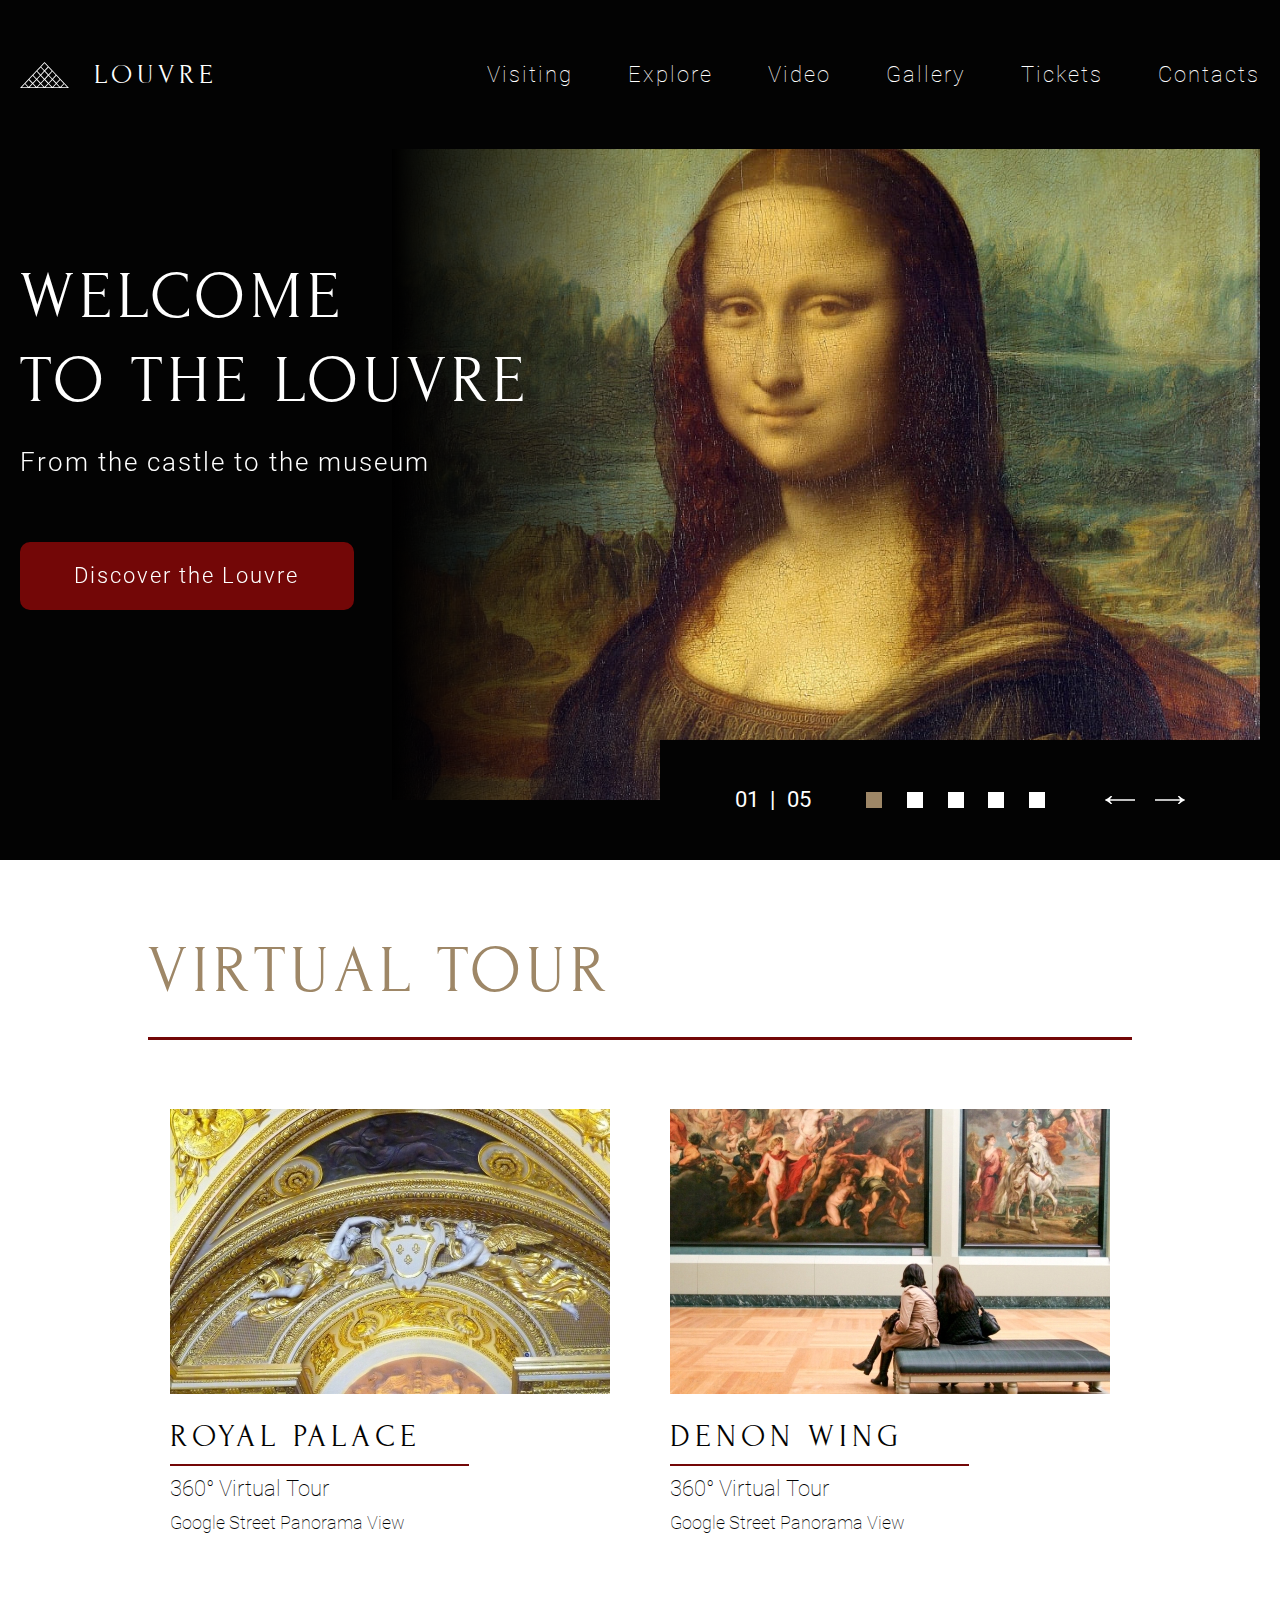
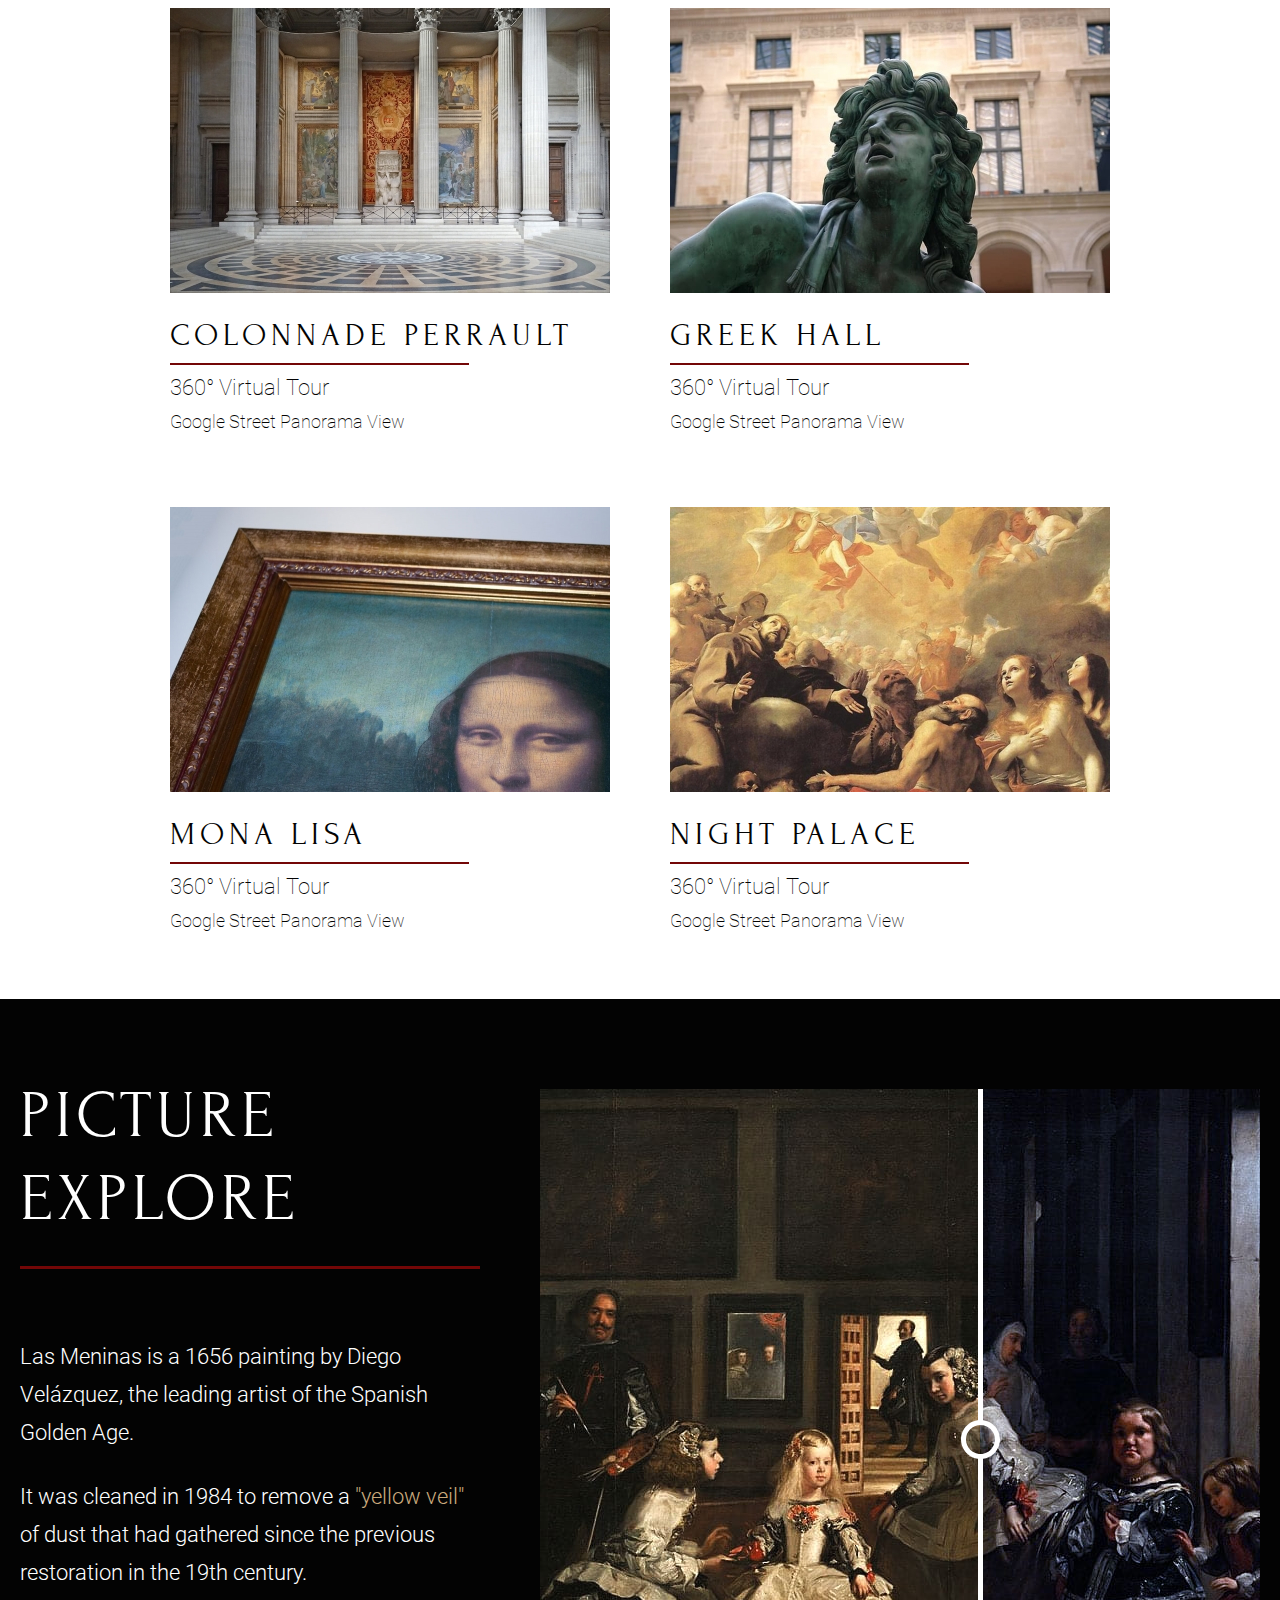
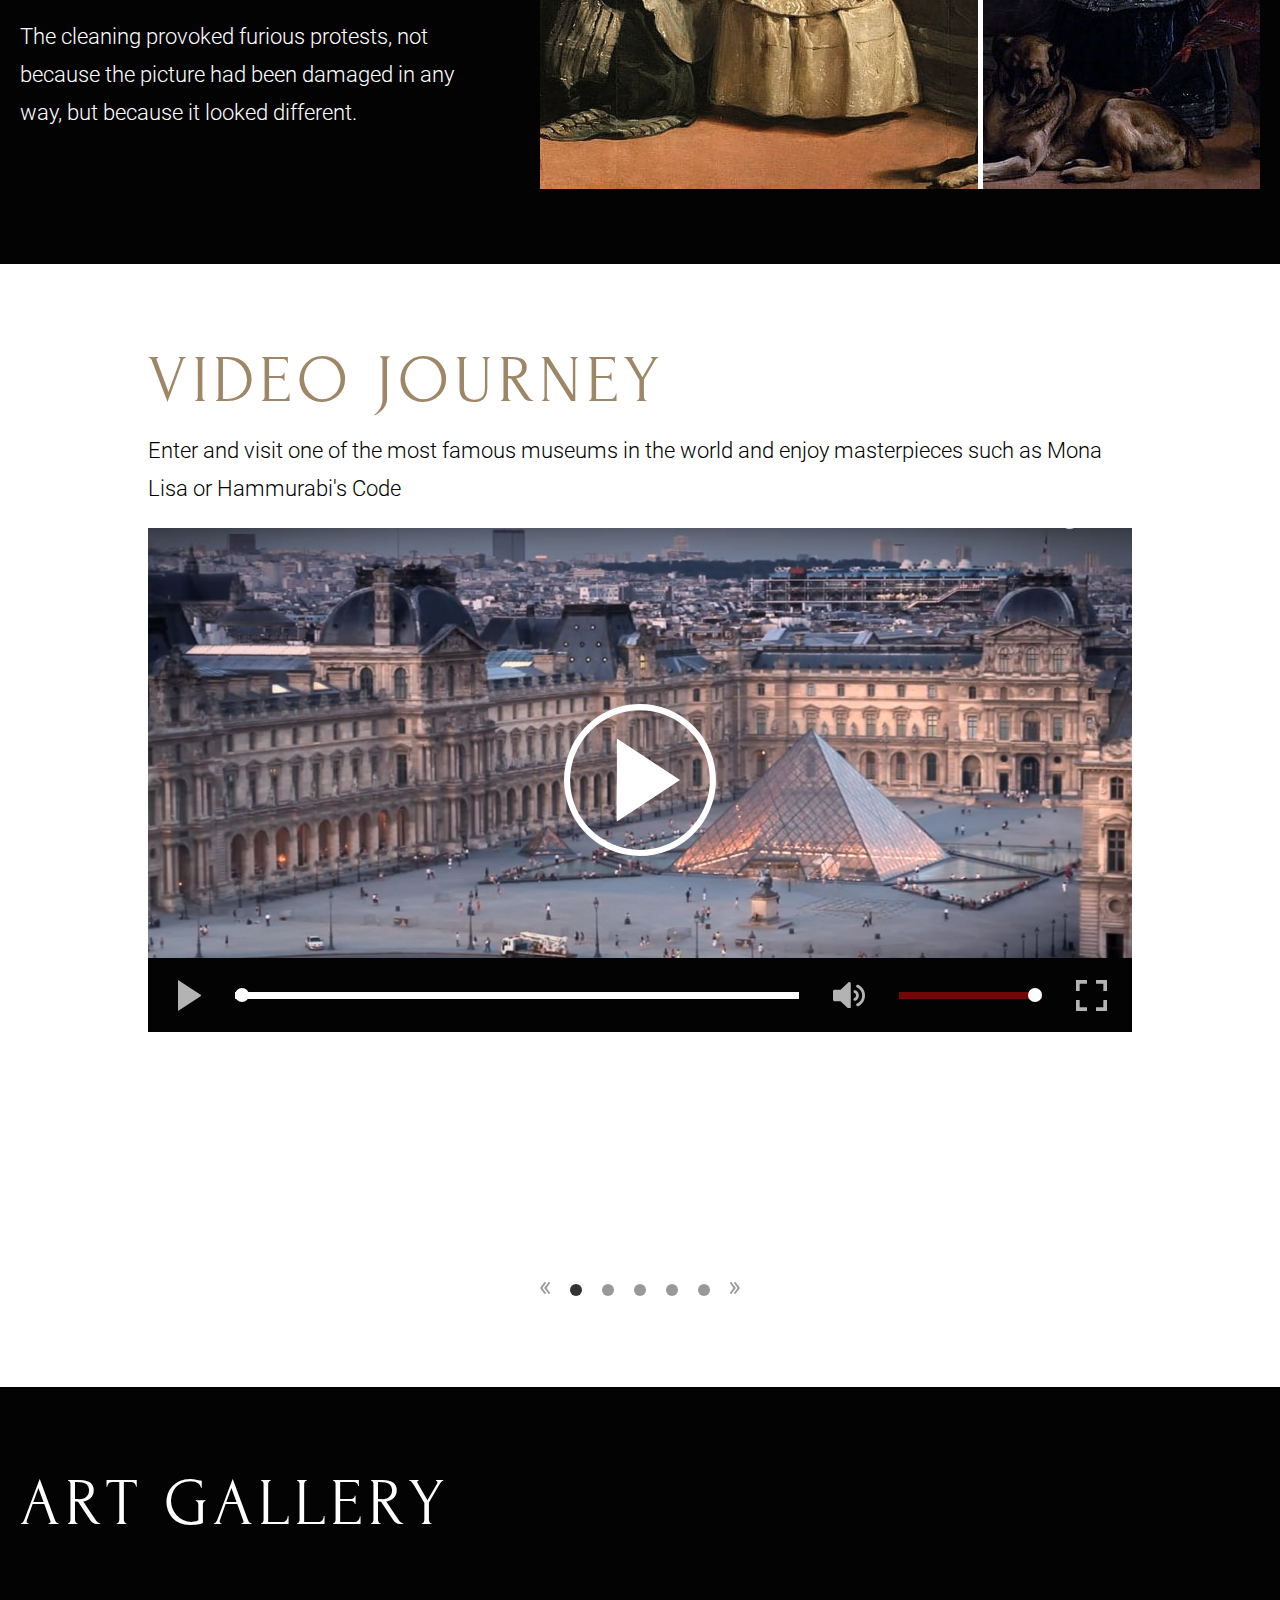
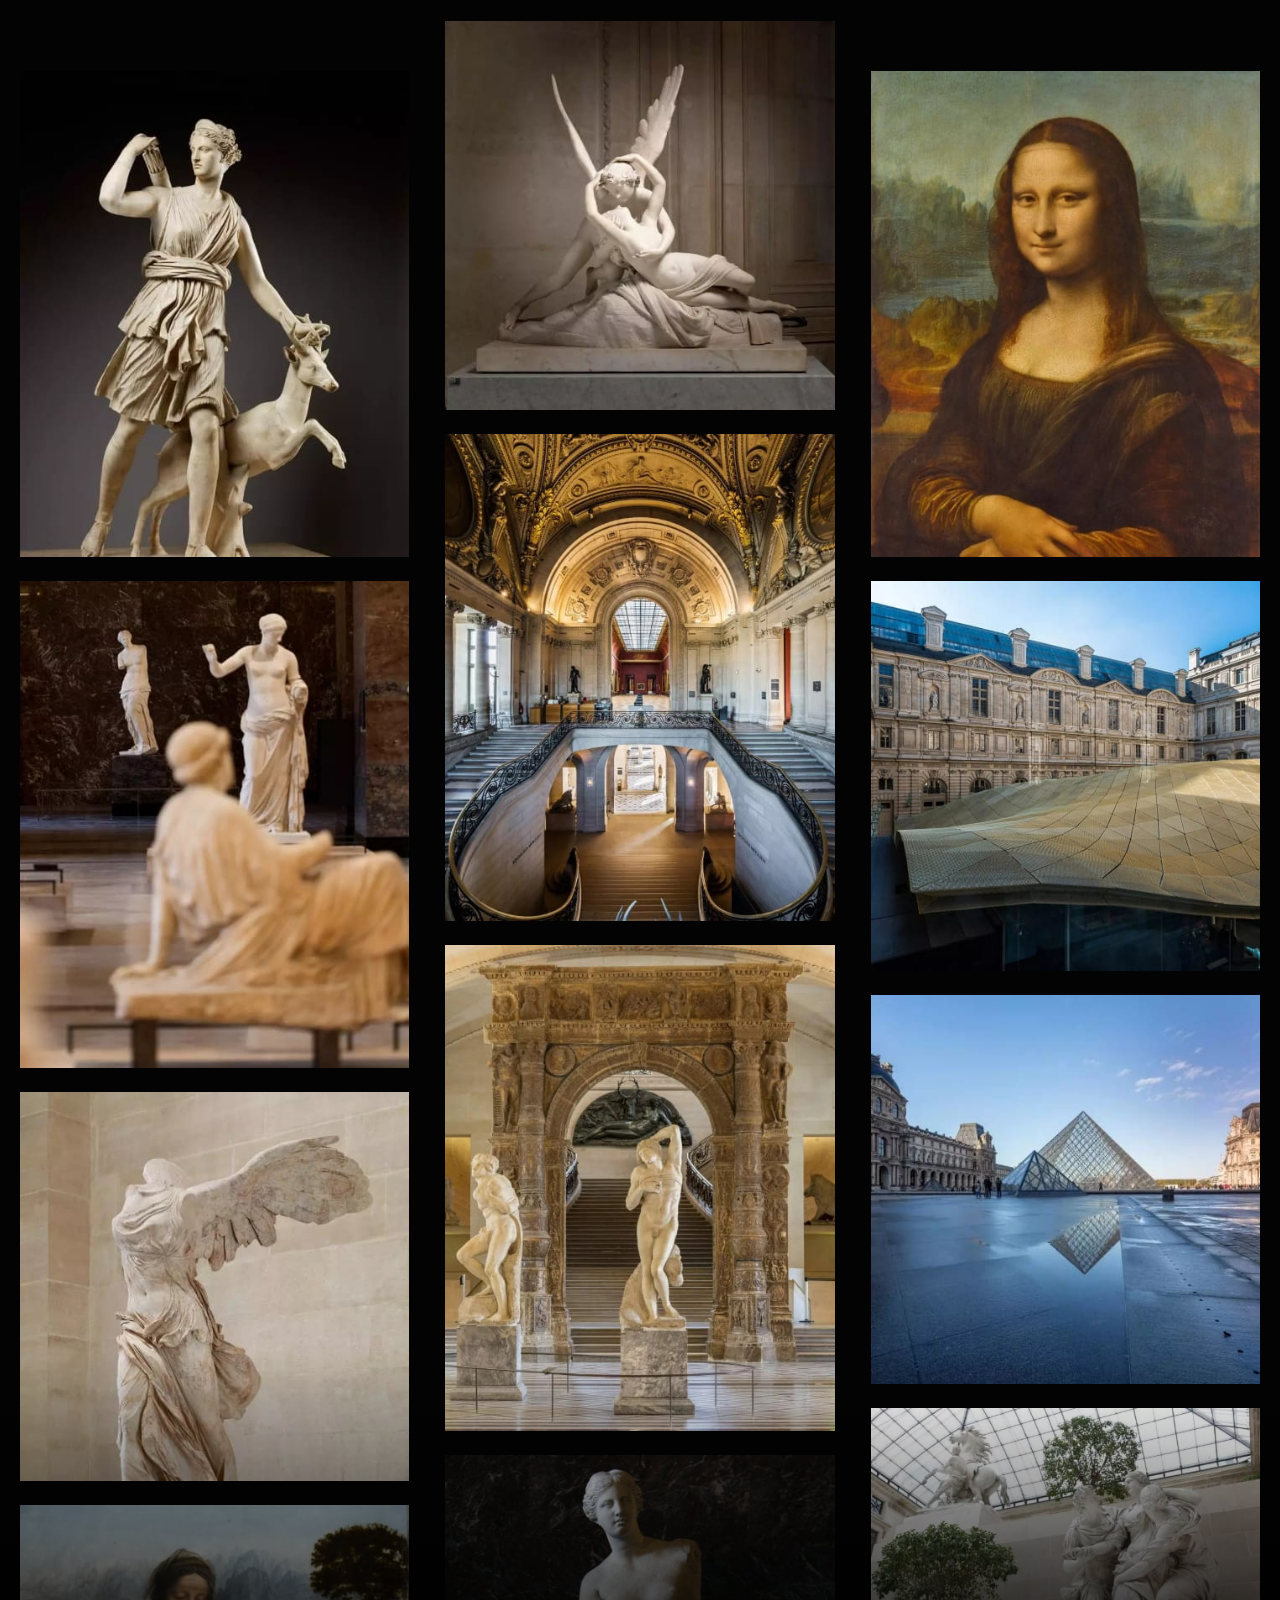
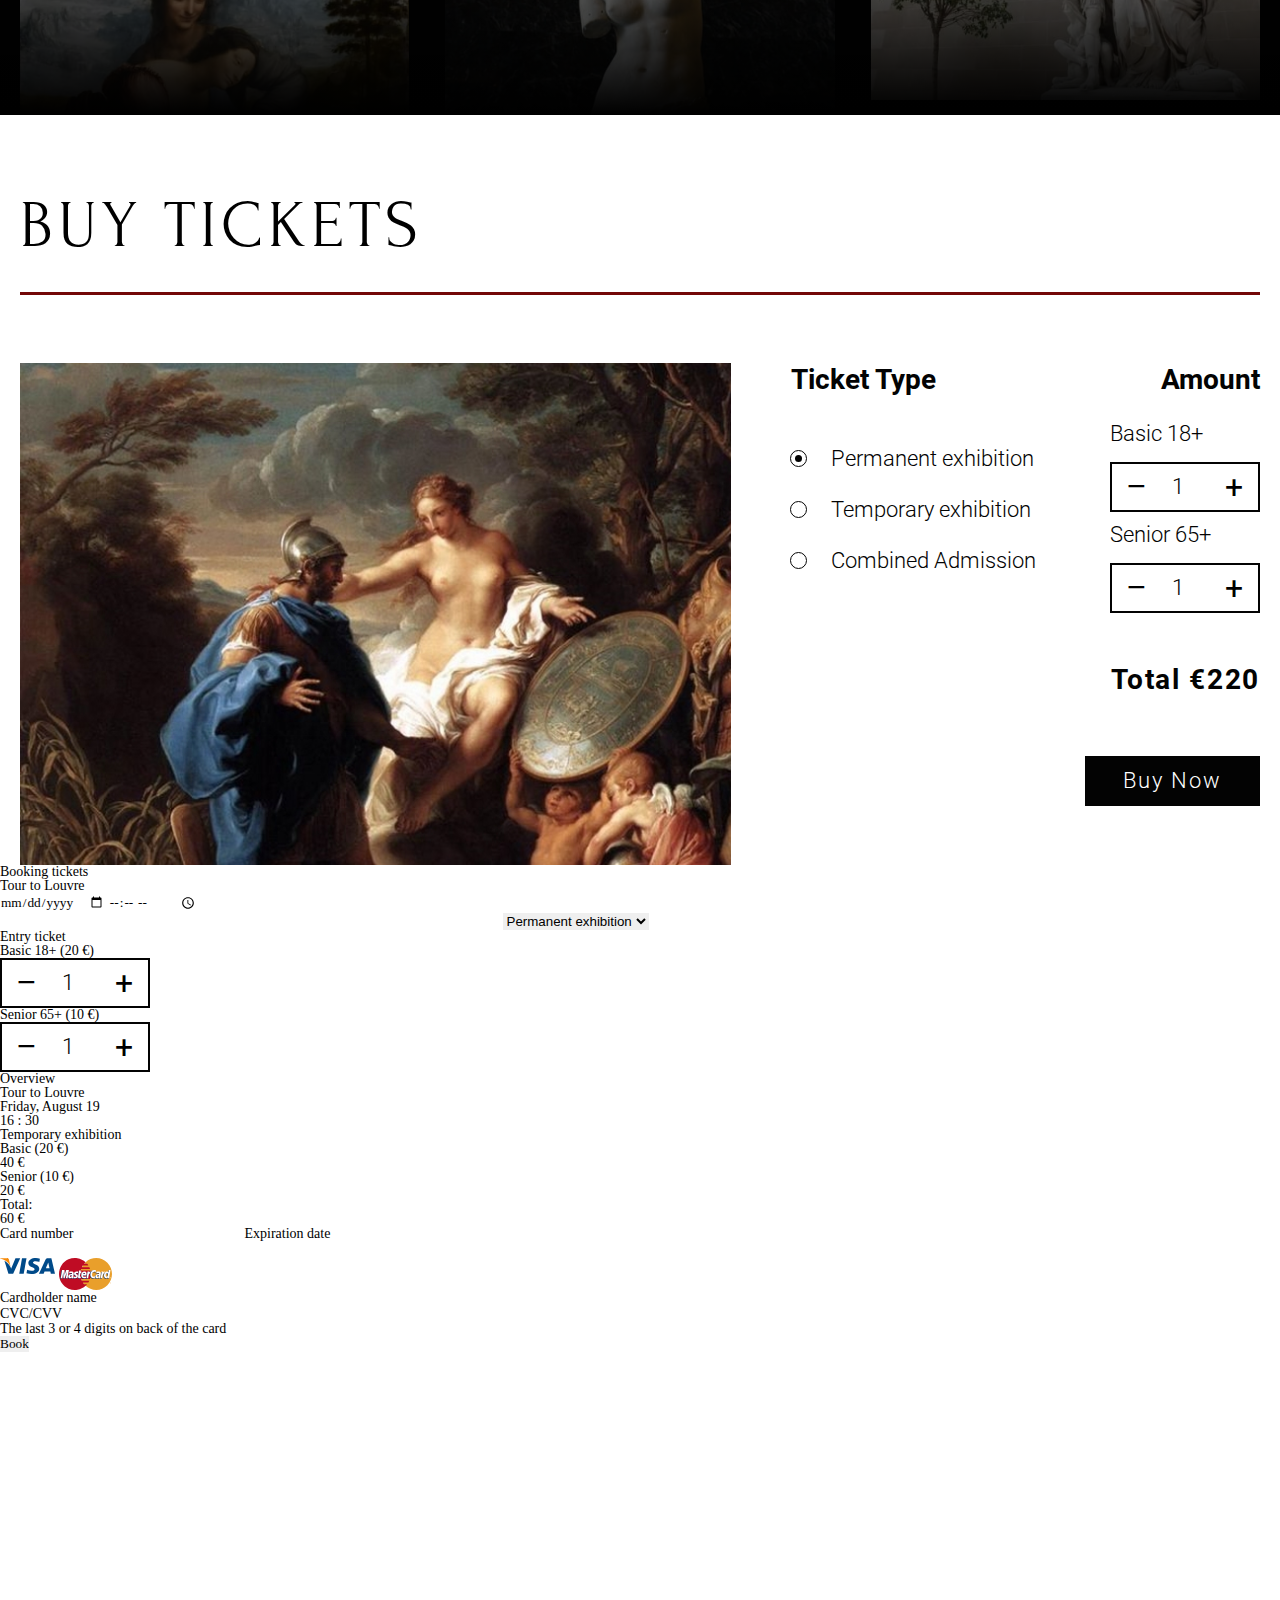
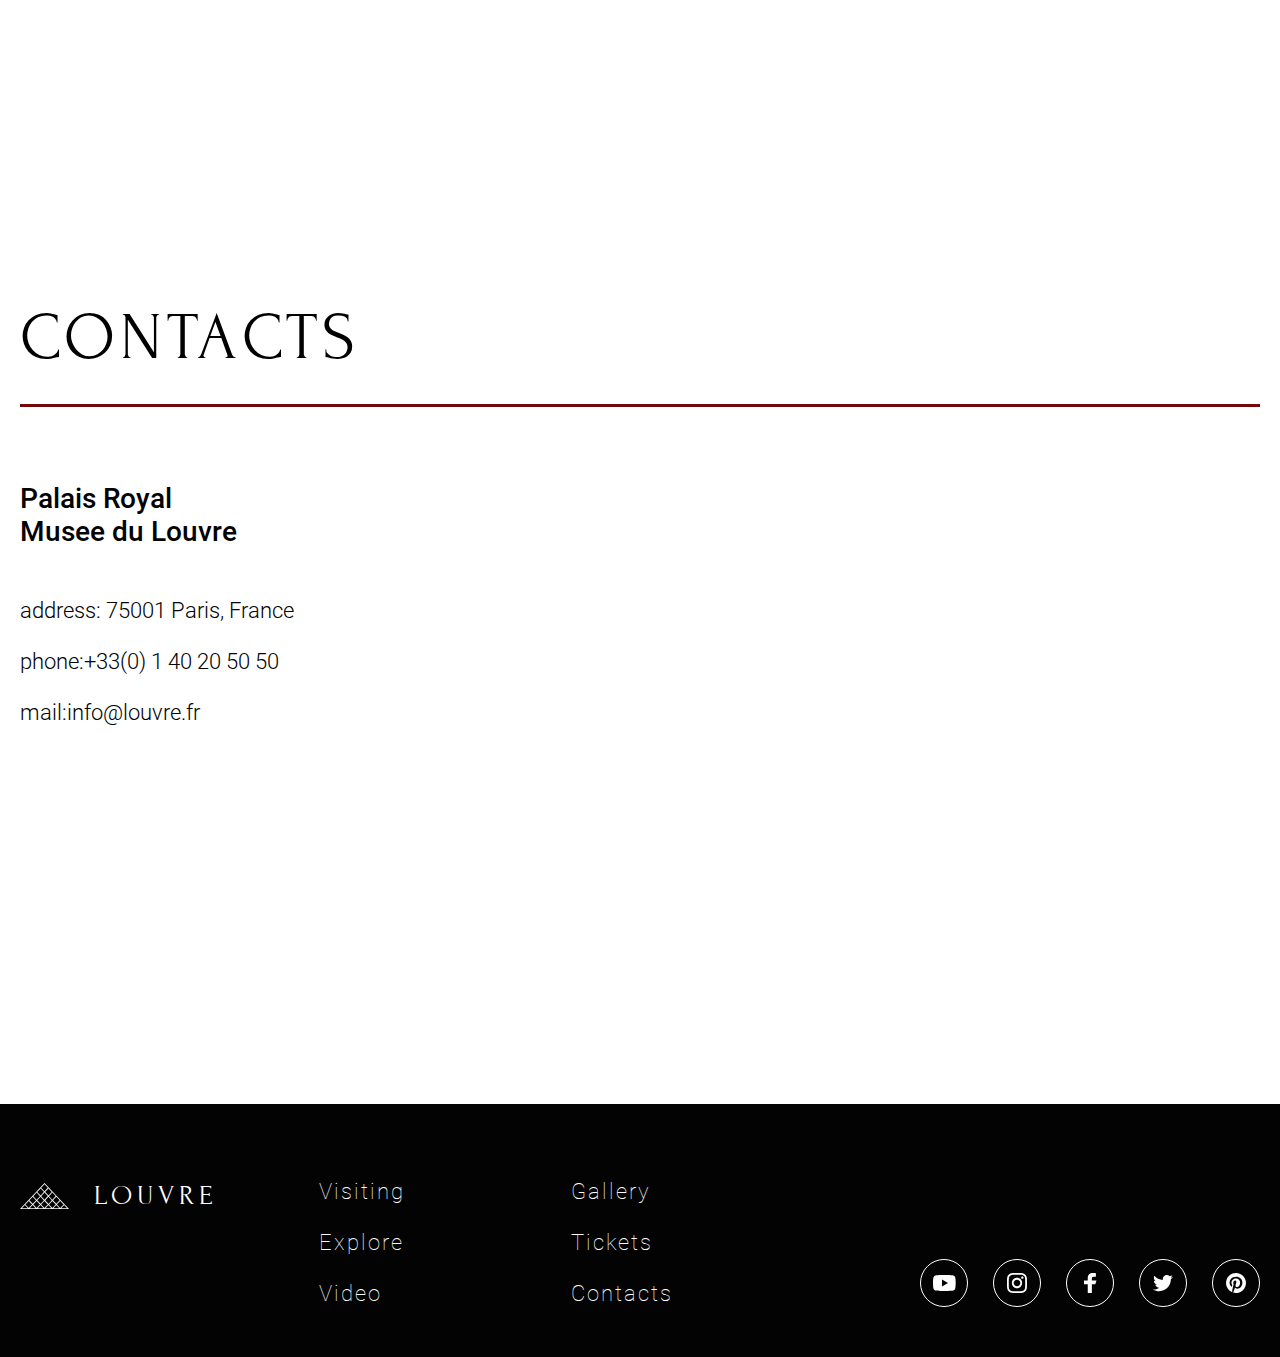
==== commit 67b1d6e0: "feat: make footer, add form layout" ====
--- a/index.html
+++ b/index.html
@@ -1,4 +1,4 @@
-<!doctype html><html lang="en"><head><meta charset="UTF-8"><meta http-equiv="X-UA-Compatible" content="IE=edge"><meta name="viewport" content="width=device-width,initial-scale=1"><script src="https://api.mapbox.com/mapbox-gl-js/v2.3.1/mapbox-gl.js"></script><link href="https://api.mapbox.com/mapbox-gl-js/v2.3.1/mapbox-gl.css" rel="stylesheet"/><link rel="shortcut icon" href="assets/favicon.ico" type="image/x-icon"><title>Museum</title><script defer="defer" src="main.4b3b117bc65721d71e81.js"></script><link href="main.b5809f291042fb303066.css" rel="stylesheet"></head><body><div class="wrapper"><div class="content-flex"><header class="header bg-dark" id="header"><div class="container-width"><div class="header__flex"><a class="header__logotype logotype" href="#header"><span class="logotype__img"></span><h1 class="logotype__title">Louvre</h1></a><div class="header__burger burger"><span class="burger__span"></span></div><nav class="header__navigation navigation"><ul class="navigation__list"><li class="navigation__item"><a href="#visiting" class="navigation__link">Visiting</a></li><li class="navigation__item"><a href="#explore" class="navigation__link">Explore</a></li><li class="navigation__item"><a href="#video" class="navigation__link">Video</a></li><li class="navigation__item"><a href="#gallery" class="navigation__link">Gallery</a></li><li class="navigation__item"><a href="#tickets" class="navigation__link">Tickets</a></li><li class="navigation__item"><a href="#contacts" class="navigation__link">Contacts</a></li></ul><div class="navigation__bottom navigation-bottom"><div class="navigation-bottom__images"><div class="navigation-bottom__img navigation-bottom__img-1"></div><div class="navigation-bottom__img navigation-bottom__img-2"></div><div class="navigation-bottom__img navigation-bottom__img-3"></div></div><div class="navigation-bottom__social social"><ul class="social__list"><li class="social__item"><a class="social__link youtube" href="https://www.youtube.com/user/louvre" target="blank"></a></li><li class="social__item"><a class="social__link instagram" href="https://www.instagram.com/museelouvre/" target="blank"></a></li><li class="social__item"><a class="social__link facebook" href="https://www.facebook.com/museedulouvre" target="blank"></a></li><li class="social__item"><a class="social__link twitter" href="http://twitter.com/museelouvre" target="blank"></a></li><li class="social__item"><a class="social__link pinterest" href="https://www.pinterest.fr/museedulouvre/" target="blank"></a></li></ul></div></div></nav></div></div></header><main class="main"><section class="welcome bg-dark" id="welcome"><div class="container-width"><div class="welcome__flex"><div class="welcome__text text-welcome"><h2 class="text-welcome__title title">Welcome<br>to the Louvre</h2><p class="text-welcome__subtitle">From the castle to the museum</p><a class="text-welcome__link button-welcome" href="tours/tour1.html" target="_blank">Discover the Louvre</a></div><div class="welcome__slider"><div class="welcome__slides slides-welcome"><img class="slides-welcome__slide" src="assets/img/welcome-slider/1.jpg" alt="Painting"> <img class="slides-welcome__slide" src="assets/img/welcome-slider/2.jpg" alt="Painting"> <img class="slides-welcome__slide" src="assets/img/welcome-slider/3.jpg" alt="Painting"> <img class="slides-welcome__slide" src="assets/img/welcome-slider/4.jpg" alt="Painting"> <img class="slides-welcome__slide" src="assets/img/welcome-slider/5.jpg" alt="Painting"></div><div class="welcome__pagination welcome-pagination"><p class="welcome-pagination__order"><span class="welcome-pagination__actual">01</span> | <span class="welcome-pagination__total">05</span></p><ul class="welcome-pagination__list"><li class="welcome-pagination__item"><a class="welcome-pagination__link welcome-pagination__active-link" href="#"></a></li><li class="welcome-pagination__item"><a class="welcome-pagination__link" href="#"></a></li><li class="welcome-pagination__item"><a class="welcome-pagination__link" href="#"></a></li><li class="welcome-pagination__item"><a class="welcome-pagination__link" href="#"></a></li><li class="welcome-pagination__item"><a class="welcome-pagination__link" href="#"></a></li></ul><div class="welcome-pagination__buttons"><button class="welcome-pagination__button welcome-pagination__prev"></button> <button class="welcome-pagination__button welcome-pagination__next"></button></div></div></div></div></div></section><section class="visiting bg-light" id="visiting"><div class="container"><h2 class="visiting__title title border-bottom">Virtual tour</h2><div class="visiting__cards"><a class="visiting__card tour-card" href="tours/tour2.html" target="_blank"><img class="tour-card__img" src="assets/img/virtual-tour/visiting-1.jpg" alt="Royal Palace"><h3 class="tour-card__title">Royal Palace</h3><p class="tour-card__paragraph-1">360° Virtual Tour</p><p class="tour-card__paragraph-2">Google Street Panorama View</p></a><a class="visiting__card tour-card" href="tours/tour3.html" target="_blank"><img class="tour-card__img" src="assets/img/virtual-tour/visiting-2.jpg" alt="Denon Wing"><h3 class="tour-card__title">Denon Wing</h3><p class="tour-card__paragraph-1">360° Virtual Tour</p><p class="tour-card__paragraph-2">Google Street Panorama View</p></a><a class="visiting__card tour-card" href="tours/tour4.html" target="_blank"><img class="tour-card__img" src="assets/img/virtual-tour/visiting-3.jpg" alt="Colonnade Perrault"><h3 class="tour-card__title">Colonnade Perrault</h3><p class="tour-card__paragraph-1">360° Virtual Tour</p><p class="tour-card__paragraph-2">Google Street Panorama View</p></a><a class="visiting__card tour-card" href="tours/tour5.html" target="_blank"><img class="tour-card__img" src="assets/img/virtual-tour/visiting-4.jpg" alt="Greek hall"><h3 class="tour-card__title">Greek hall</h3><p class="tour-card__paragraph-1">360° Virtual Tour</p><p class="tour-card__paragraph-2">Google Street Panorama View</p></a><a class="visiting__card tour-card" href="tours/tour6.html" target="_blank"><img class="tour-card__img" src="assets/img/virtual-tour/visiting-5.jpg" alt="Mona Lisa"><h3 class="tour-card__title">Mona Lisa</h3><p class="tour-card__paragraph-1">360° Virtual Tour</p><p class="tour-card__paragraph-2">Google Street Panorama View</p></a><a class="visiting__card tour-card" href="tours/tour7.html" target="_blank"><img class="tour-card__img" src="assets/img/virtual-tour/visiting-6.jpg" alt="Night Palace"><h3 class="tour-card__title">Night Palace</h3><p class="tour-card__paragraph-1">360° Virtual Tour</p><p class="tour-card__paragraph-2">Google Street Panorama View</p></a></div></div></section><section class="explore bg-dark" id="explore"><div class="container-width"><div class="explore__flex"><div class="explore__text explore-text"><h2 class="explore-text__title title border-bottom">Picture explore</h2><p class="explore-text__paragraph">Las Meninas is a 1656 painting by Diego Velázquez, the leading artist of the Spanish Golden Age.</p><p class="explore-text__paragraph">It was cleaned in 1984 to remove a <span class="yellow">"yellow veil"</span> of dust that had gathered since the previous restoration in the 19th century.</p><p class="explore-text__paragraph">The cleaning provoked furious protests, not because the picture had been damaged in any way, but because it looked different.</p></div><div class="explore__slider compare"><img class="compare__cursor" src="assets/svg/explore_slider.svg" alt="Meninas"><div class="compare__background"></div></div></div></div></section><section class="video bg-light" id="video"><div class="container"><div class="video__flex"><div class="video__text video-text"><h2 class="video-text__title title">Video journey</h2><p class="video-text__paragraph">Enter and visit one of the most famous museums in the world and enjoy masterpieces such as Mona Lisa or Hammurabi's Code</p></div><div class="video__wrap player"><div class="player__btn"></div><video class="player__screen" src="assets/video/video0.mp4" poster="assets/video/poster0.jpg"></video><div class="player__controls controls"><button class="controls__play controls__btn play"></button> <input class="controls__progress progress" type="range" value="0" min="0" max="2" step="0.01" name="position"> <button class="controls__mute controls__btn sound" title="mute"></button> <input class="controls__volume progress" type="range" value="1" min="0" max="1" step="0.05" name="volume"> <button class="controls__full-screen controls__btn full-screen"></button></div></div><div class="video__iframes iframes"><iframe class="iframes__item" src="https://www.youtube.com/embed/aWmJ5DgyWPI"></iframe><iframe class="iframes__item" src="https://www.youtube.com/embed/Vi5D6FKhRmo"></iframe><iframe class="iframes__item" src="https://www.youtube.com/embed/NOhDysLnTvY"></iframe><iframe class="iframes__item" src="https://www.youtube.com/embed/2OR0OCr6uRE"></iframe><iframe class="iframes__item" src="https://www.youtube.com/embed/zp1BXPX8jcU"></iframe></div><ul class="video__pagination video-bullets"><li class="video-bullets__item"><button class="video-bullets__prev"></button></li><li class="video-bullets__item"><a href="#" class="video-bullets__link video-bullets__active-link"></a></li><li class="video-bullets__item"><a href="#" class="video-bullets__link"></a></li><li class="video-bullets__item"><a href="#" class="video-bullets__link"></a></li><li class="video-bullets__item"><a href="#" class="video-bullets__link"></a></li><li class="video-bullets__item"><a href="#" class="video-bullets__link"></a></li><li class="video-bullets__item"><button class="video-bullets__next"></button></li></ul></div></div></section><section class="gallery bg-dark" id="gallery"><div class="container-width"><h2 class="gallery__title title">art gallery</h2><div class="gallery__masonry"><img src="assets/img/galery/galery1.jpg" alt="Gallery image" class="gallery__img"> <img src="assets/img/galery/galery2.jpg" alt="Gallery image" class="gallery__img"> <img src="assets/img/galery/galery3.jpg" alt="Gallery image" class="gallery__img"> <img src="assets/img/galery/galery4.jpg" alt="Gallery image" class="gallery__img"> <img src="assets/img/galery/galery5.jpg" alt="Gallery image" class="gallery__img"> <img src="assets/img/galery/galery6.jpg" alt="Gallery image" class="gallery__img"> <img src="assets/img/galery/galery7.jpg" alt="Gallery image" class="gallery__img"> <img src="assets/img/galery/galery8.jpg" alt="Gallery image" class="gallery__img"> <img src="assets/img/galery/galery9.jpg" alt="Gallery image" class="gallery__img"> <img src="assets/img/galery/galery10.jpg" alt="Gallery image" class="gallery__img"> <img src="assets/img/galery/galery11.jpg" alt="Gallery image" class="gallery__img"> <img src="assets/img/galery/galery12.jpg" alt="Gallery image" class="gallery__img"> <img src="assets/img/galery/galery13.jpg" alt="Gallery image" class="gallery__img"> <img src="assets/img/galery/galery14.jpg" alt="Gallery image" class="gallery__img"> <img src="assets/img/galery/galery15.jpg" alt="Gallery image" class="gallery__img"></div><div class="gallery__shadow"></div></div></section><section class="tickets bg-light" id="tickets"><div class="container-width"><h2 class="tickets__title title border-bottom">Buy tickets</h2><div class="tickets__flex"><div class="tickets__img-wrap"><img src="assets/img/tickets.jpg" alt="Painting" class="tickets__img"></div><div class="tickets__type type-tickets"><h4 class="type-tickets__title">Ticket Type</h4><label class="type-tickets__item">Permanent exhibition <input class="type-tickets__input" name="ticket_type" type="radio" value="permanent_exhibition" checked="checked"> <span class="type-tickets__checkmark"></span></label> <label class="type-tickets__item">Temporary exhibition <input class="type-tickets__input" type="radio" name="ticket_type" value="temporary_exhibition"> <span class="type-tickets__checkmark"></span></label> <label class="type-tickets__item">Combined Admission <input class="type-tickets__input" type="radio" name="ticket_type" value="combined_admissionn"> <span class="type-tickets__checkmark"></span></label></div><div class="tickets__amount amount-tickets"><h4 class="amount-tickets__title">Amount</h4><div class="amount-tickets__basic number"><label class="number__label" for="basic">Basic 18+</label><div class="number__choose"><button class="number__btn" type="button" onclick="this.nextElementSibling.stepDown()">–</button> <input class="number__input" type="number" id="basic" min="0" max="20" value="1" readonly="readonly"> <button class="number__btn" type="button" onclick="this.previousElementSibling.stepUp()">+</button></div></div><div class="amount-tickets__senior number"><label class="number__label" for="senior">Senior 65+</label><div class="number__choose"><button class="number__btn" type="button" onclick="this.nextElementSibling.stepDown()">–</button> <input class="number__input" type="number" id="senior" min="0" max="20" value="1" readonly="readonly"> <button class="number__btn" type="button" onclick="this.previousElementSibling.stepUp()">+</button></div></div><p class="amount-tickets__total">Total €<span class="amount-tickets__total-cost">220</span></p><button class="amount-tickets__btn ticket-button">Buy Now</button></div></div></div></section><div class="parallax"></div><section class="contacts bg-light" id="contacts"><div class="container-width"><h2 class="contacts__title title border-bottom">Contacts</h2><div class="contacts__flex"><address class="contacts__address address"><p class="address__name">Palais Royal</p><p class="address__name address__name-indent">Musee du Louvre</p><ul class="address__list"><li class="address__item">address: 75001 Paris, France</li><li class="address__item">phone: <a class="address__link" href="tel:+33(0)140205050">+33(0) 1 40 20 50 50</a></li><li class="address__item">mail: <a class="address__link" href="mailto:info@louvre.fr">info@louvre.fr</a></li></ul></address><div class="contacts__img-wrap"><div id="map" style="width: 100%; height: 100%;"></div></div></div></div></section></main></div><footer class="footer bg-dark"><div class="container"><div class="footer__flex"><a href="index.html" class="footer__logotype logotype"><span class="logotype__img"></span><p class="logotype__title">Louvre</p></a><div class="footer__inner-flex"><nav class="footer__navigation footer-navigation"><ul class="footer-navigation__list"><li class="footer-navigation__item"><a href="#visiting" class="footer-navigation__link">Visiting</a></li><li class="footer-navigation__item"><a href="#explore" class="footer-navigation__link">Explore</a></li><li class="footer-navigation__item"><a href="#video" class="footer-navigation__link">Video</a></li><li class="footer-navigation__item"><a href="#gallery" class="footer-navigation__link">Gallery</a></li><li class="footer-navigation__item"><a href="#tickets" class="footer-navigation__link">Tickets</a></li><li class="footer-navigation__item"><a href="#contacts" class="footer-navigation__link">Contacts</a></li></ul></nav><div class="footer__social social"><ul class="social__list"><li class="social__item"><a href="https://www.youtube.com/user/louvre" class="social__link youtube" target="blank"></a></li><li class="social__item"><a href="https://www.instagram.com/museelouvre/" class="social__link instagram" target="blank"></a></li><li class="social__item"><a href="https://www.facebook.com/museedulouvre" class="social__link facebook" target="blank"></a></li><li class="social__item"><a href="http://twitter.com/museelouvre" class="social__link twitter"></a></li><li class="social__item"><a href="https://www.pinterest.fr/museedulouvre/" class="social__link pinterest" target="blank"></a></li></ul></div></div></div></div></footer><!--! add to footer <div class="copyright bg-dark">
+<!doctype html><html lang="en"><head><meta charset="UTF-8"><meta http-equiv="X-UA-Compatible" content="IE=edge"><meta name="viewport" content="width=device-width,initial-scale=1"><script src="https://api.mapbox.com/mapbox-gl-js/v2.3.1/mapbox-gl.js"></script><link href="https://api.mapbox.com/mapbox-gl-js/v2.3.1/mapbox-gl.css" rel="stylesheet"/><link rel="shortcut icon" href="assets/favicon.ico" type="image/x-icon"><title>Museum</title><script defer="defer" src="main.4b3b117bc65721d71e81.js"></script><link href="main.d1f08f0a082f14d7a02c.css" rel="stylesheet"></head><body><div class="wrapper"><div class="content-flex"><header class="header bg-dark" id="header"><div class="container-width"><div class="header__flex"><a class="header__logotype logotype" href="#header"><span class="logotype__img"></span><h1 class="logotype__title">Louvre</h1></a><div class="header__burger burger"><span class="burger__span"></span></div><nav class="header__navigation navigation"><ul class="navigation__list"><li class="navigation__item"><a href="#visiting" class="navigation__link">Visiting</a></li><li class="navigation__item"><a href="#explore" class="navigation__link">Explore</a></li><li class="navigation__item"><a href="#video" class="navigation__link">Video</a></li><li class="navigation__item"><a href="#gallery" class="navigation__link">Gallery</a></li><li class="navigation__item"><a href="#tickets" class="navigation__link">Tickets</a></li><li class="navigation__item"><a href="#contacts" class="navigation__link">Contacts</a></li></ul><div class="navigation__bottom navigation-bottom"><div class="navigation-bottom__images"><div class="navigation-bottom__img navigation-bottom__img-1"></div><div class="navigation-bottom__img navigation-bottom__img-2"></div><div class="navigation-bottom__img navigation-bottom__img-3"></div></div><div class="navigation-bottom__social social"><ul class="social__list"><li class="social__item"><a class="social__link youtube" href="https://www.youtube.com/user/louvre" target="blank"></a></li><li class="social__item"><a class="social__link instagram" href="https://www.instagram.com/museelouvre/" target="blank"></a></li><li class="social__item"><a class="social__link facebook" href="https://www.facebook.com/museedulouvre" target="blank"></a></li><li class="social__item"><a class="social__link twitter" href="http://twitter.com/museelouvre" target="blank"></a></li><li class="social__item"><a class="social__link pinterest" href="https://www.pinterest.fr/museedulouvre/" target="blank"></a></li></ul></div></div></nav></div></div></header><main class="main"><section class="welcome bg-dark" id="welcome"><div class="container-width"><div class="welcome__flex"><div class="welcome__text text-welcome"><h2 class="text-welcome__title title">Welcome<br>to the Louvre</h2><p class="text-welcome__subtitle">From the castle to the museum</p><a class="text-welcome__link button-welcome" href="tours/tour1.html" target="_blank">Discover the Louvre</a></div><div class="welcome__slider"><div class="welcome__slides slides-welcome"><img class="slides-welcome__slide" src="assets/img/welcome-slider/1.jpg" alt="Painting"> <img class="slides-welcome__slide" src="assets/img/welcome-slider/2.jpg" alt="Painting"> <img class="slides-welcome__slide" src="assets/img/welcome-slider/3.jpg" alt="Painting"> <img class="slides-welcome__slide" src="assets/img/welcome-slider/4.jpg" alt="Painting"> <img class="slides-welcome__slide" src="assets/img/welcome-slider/5.jpg" alt="Painting"></div><div class="welcome__pagination welcome-pagination"><p class="welcome-pagination__order"><span class="welcome-pagination__actual">01</span> | <span class="welcome-pagination__total">05</span></p><ul class="welcome-pagination__list"><li class="welcome-pagination__item"><a class="welcome-pagination__link welcome-pagination__active-link" href="#"></a></li><li class="welcome-pagination__item"><a class="welcome-pagination__link" href="#"></a></li><li class="welcome-pagination__item"><a class="welcome-pagination__link" href="#"></a></li><li class="welcome-pagination__item"><a class="welcome-pagination__link" href="#"></a></li><li class="welcome-pagination__item"><a class="welcome-pagination__link" href="#"></a></li></ul><div class="welcome-pagination__buttons"><button class="welcome-pagination__button welcome-pagination__prev"></button> <button class="welcome-pagination__button welcome-pagination__next"></button></div></div></div></div></div></section><section class="visiting bg-light" id="visiting"><div class="container"><h2 class="visiting__title title border-bottom">Virtual tour</h2><div class="visiting__cards"><a class="visiting__card tour-card" href="tours/tour2.html" target="_blank"><img class="tour-card__img" src="assets/img/virtual-tour/visiting-1.jpg" alt="Royal Palace"><h3 class="tour-card__title">Royal Palace</h3><p class="tour-card__paragraph-1">360° Virtual Tour</p><p class="tour-card__paragraph-2">Google Street Panorama View</p></a><a class="visiting__card tour-card" href="tours/tour3.html" target="_blank"><img class="tour-card__img" src="assets/img/virtual-tour/visiting-2.jpg" alt="Denon Wing"><h3 class="tour-card__title">Denon Wing</h3><p class="tour-card__paragraph-1">360° Virtual Tour</p><p class="tour-card__paragraph-2">Google Street Panorama View</p></a><a class="visiting__card tour-card" href="tours/tour4.html" target="_blank"><img class="tour-card__img" src="assets/img/virtual-tour/visiting-3.jpg" alt="Colonnade Perrault"><h3 class="tour-card__title">Colonnade Perrault</h3><p class="tour-card__paragraph-1">360° Virtual Tour</p><p class="tour-card__paragraph-2">Google Street Panorama View</p></a><a class="visiting__card tour-card" href="tours/tour5.html" target="_blank"><img class="tour-card__img" src="assets/img/virtual-tour/visiting-4.jpg" alt="Greek hall"><h3 class="tour-card__title">Greek hall</h3><p class="tour-card__paragraph-1">360° Virtual Tour</p><p class="tour-card__paragraph-2">Google Street Panorama View</p></a><a class="visiting__card tour-card" href="tours/tour6.html" target="_blank"><img class="tour-card__img" src="assets/img/virtual-tour/visiting-5.jpg" alt="Mona Lisa"><h3 class="tour-card__title">Mona Lisa</h3><p class="tour-card__paragraph-1">360° Virtual Tour</p><p class="tour-card__paragraph-2">Google Street Panorama View</p></a><a class="visiting__card tour-card" href="tours/tour7.html" target="_blank"><img class="tour-card__img" src="assets/img/virtual-tour/visiting-6.jpg" alt="Night Palace"><h3 class="tour-card__title">Night Palace</h3><p class="tour-card__paragraph-1">360° Virtual Tour</p><p class="tour-card__paragraph-2">Google Street Panorama View</p></a></div></div></section><section class="explore bg-dark" id="explore"><div class="container-width"><div class="explore__flex"><div class="explore__text explore-text"><h2 class="explore-text__title title border-bottom">Picture explore</h2><p class="explore-text__paragraph">Las Meninas is a 1656 painting by Diego Velázquez, the leading artist of the Spanish Golden Age.</p><p class="explore-text__paragraph">It was cleaned in 1984 to remove a <span class="yellow">"yellow veil"</span> of dust that had gathered since the previous restoration in the 19th century.</p><p class="explore-text__paragraph">The cleaning provoked furious protests, not because the picture had been damaged in any way, but because it looked different.</p></div><div class="explore__slider compare"><img class="compare__cursor" src="assets/svg/explore_slider.svg" alt="Meninas"><div class="compare__background"></div></div></div></div></section><section class="video bg-light" id="video"><div class="container"><div class="video__flex"><div class="video__text video-text"><h2 class="video-text__title title">Video journey</h2><p class="video-text__paragraph">Enter and visit one of the most famous museums in the world and enjoy masterpieces such as Mona Lisa or Hammurabi's Code</p></div><div class="video__wrap player"><div class="player__btn"></div><video class="player__screen" src="assets/video/video0.mp4" poster="assets/video/poster0.jpg"></video><div class="player__controls controls"><button class="controls__play controls__btn play"></button> <input class="controls__progress progress" type="range" value="0" min="0" max="2" step="0.01" name="position"> <button class="controls__mute controls__btn sound" title="mute"></button> <input class="controls__volume progress" type="range" value="1" min="0" max="1" step="0.05" name="volume"> <button class="controls__full-screen controls__btn full-screen"></button></div></div><div class="video__iframes iframes"><iframe class="iframes__item" src="https://www.youtube.com/embed/aWmJ5DgyWPI"></iframe><iframe class="iframes__item" src="https://www.youtube.com/embed/Vi5D6FKhRmo"></iframe><iframe class="iframes__item" src="https://www.youtube.com/embed/NOhDysLnTvY"></iframe><iframe class="iframes__item" src="https://www.youtube.com/embed/2OR0OCr6uRE"></iframe><iframe class="iframes__item" src="https://www.youtube.com/embed/zp1BXPX8jcU"></iframe></div><ul class="video__pagination video-bullets"><li class="video-bullets__item"><button class="video-bullets__prev"></button></li><li class="video-bullets__item"><a href="#" class="video-bullets__link video-bullets__active-link"></a></li><li class="video-bullets__item"><a href="#" class="video-bullets__link"></a></li><li class="video-bullets__item"><a href="#" class="video-bullets__link"></a></li><li class="video-bullets__item"><a href="#" class="video-bullets__link"></a></li><li class="video-bullets__item"><a href="#" class="video-bullets__link"></a></li><li class="video-bullets__item"><button class="video-bullets__next"></button></li></ul></div></div></section><section class="gallery bg-dark" id="gallery"><div class="container-width"><h2 class="gallery__title title">art gallery</h2><div class="gallery__masonry"><img src="assets/img/galery/galery1.jpg" alt="Gallery image" class="gallery__img"> <img src="assets/img/galery/galery2.jpg" alt="Gallery image" class="gallery__img"> <img src="assets/img/galery/galery3.jpg" alt="Gallery image" class="gallery__img"> <img src="assets/img/galery/galery4.jpg" alt="Gallery image" class="gallery__img"> <img src="assets/img/galery/galery5.jpg" alt="Gallery image" class="gallery__img"> <img src="assets/img/galery/galery6.jpg" alt="Gallery image" class="gallery__img"> <img src="assets/img/galery/galery7.jpg" alt="Gallery image" class="gallery__img"> <img src="assets/img/galery/galery8.jpg" alt="Gallery image" class="gallery__img"> <img src="assets/img/galery/galery9.jpg" alt="Gallery image" class="gallery__img"> <img src="assets/img/galery/galery10.jpg" alt="Gallery image" class="gallery__img"> <img src="assets/img/galery/galery11.jpg" alt="Gallery image" class="gallery__img"> <img src="assets/img/galery/galery12.jpg" alt="Gallery image" class="gallery__img"> <img src="assets/img/galery/galery13.jpg" alt="Gallery image" class="gallery__img"> <img src="assets/img/galery/galery14.jpg" alt="Gallery image" class="gallery__img"> <img src="assets/img/galery/galery15.jpg" alt="Gallery image" class="gallery__img"></div><div class="gallery__shadow"></div></div></section><section class="tickets bg-light" id="tickets"><div class="container-width"><h2 class="tickets__title title border-bottom">Buy tickets</h2><div class="tickets__flex"><div class="tickets__img-wrap"><img src="assets/img/tickets.jpg" alt="Painting" class="tickets__img"></div><div class="tickets__type type-tickets"><h4 class="type-tickets__title">Ticket Type</h4><label class="type-tickets__item">Permanent exhibition <input class="type-tickets__input" name="ticket_type" type="radio" value="permanent_exhibition" checked="checked"> <span class="type-tickets__checkmark"></span></label> <label class="type-tickets__item">Temporary exhibition <input class="type-tickets__input" type="radio" name="ticket_type" value="temporary_exhibition"> <span class="type-tickets__checkmark"></span></label> <label class="type-tickets__item">Combined Admission <input class="type-tickets__input" type="radio" name="ticket_type" value="combined_admissionn"> <span class="type-tickets__checkmark"></span></label></div><div class="tickets__amount amount-tickets"><h4 class="amount-tickets__title">Amount</h4><div class="amount-tickets__basic number"><label class="number__label" for="basic">Basic 18+</label><div class="number__choose"><button class="number__btn" type="button" onclick="this.nextElementSibling.stepDown()">–</button> <input class="number__input" type="number" id="basic" min="0" max="20" value="1" readonly="readonly"> <button class="number__btn" type="button" onclick="this.previousElementSibling.stepUp()">+</button></div></div><div class="amount-tickets__senior number"><label class="number__label" for="senior">Senior 65+</label><div class="number__choose"><button class="number__btn" type="button" onclick="this.nextElementSibling.stepDown()">–</button> <input class="number__input" type="number" id="senior" min="0" max="20" value="1" readonly="readonly"> <button class="number__btn" type="button" onclick="this.previousElementSibling.stepUp()">+</button></div></div><p class="amount-tickets__total">Total €<span class="amount-tickets__total-cost">220</span></p><button class="amount-tickets__btn ticket-button">Buy Now</button></div></div></div><div class="overlay-form"><form class="form" action="./result" method="post" name="buy-tickets" id="buy-tickets"><div class="container-form"><div class="form__fill"><div class="form__header header-form"><div class="header-form__icon"></div><h2 class="header-form__title">Booking tickets</h2><p class="header-form__subtitle">Tour to Louvre</p></div><fieldset class="form__questions questions-form"><div class="questions-form__datetime"><input class="questions-form__date" type="date" name="date" id="date" required> <input class="questions-form__time" type="time" name="time" id="time" required></div><input class="questions-form__name" name="name" id="name" required> <input class="questions-form__email" type="email" name="email" id="email" required> <input class="questions-form__phone" type="tel" name="phone" id="phone" required> <select class="questions-form__ticket-type" name="ticket-type" id="ticket-type"><option value="permanent">Permanent exhibition</option><option value="temporary">Temporary exhibition</option><option value="combined">Combined Admission</option></select><div class="questions-form__ticket-amount"><h5 class="questions-form__ticket-amount-title">Entry ticket</h5><div class="questions-form__basic"><label for="basic-form" class="questions-form__basic-label">Basic 18+ (20 €)</label><div class="number__choose"><button class="number__btn" type="button" onclick="this.nextElementSibling.stepDown()">–</button> <input class="number__input" type="number" id="basic-form" min="0" max="20" value="1" readonly="readonly"> <button class="number__btn" type="button" onclick="this.previousElementSibling.stepUp()">+</button></div><div class="questions-form__senior"><label for="senior-form" class="questions-form__senior-label">Senior 65+ (10 €)</label><div class="number__choose"><button class="number__btn" type="button" onclick="this.nextElementSibling.stepDown()">–</button> <input class="number__input" type="number" id="senior-form" min="0" max="20" value="1" readonly="readonly"> <button class="number__btn" type="button" onclick="this.previousElementSibling.stepUp()">+</button></div></div><div class="questions-form__senior"></div></div></div></fieldset></div><div class="form__overview overview"><div class="overview__header header-overview"><h3 class="header-overview__title">Overview</h3><p class="header-overview__subtitle">Tour to Louvre</p><ul class="header-overview__list"><li class="header-overview__item">Friday, August 19</li><li class="header-overview__item">16 : 30</li><li class="header-overview__item">Temporary exhibition</li></ul><div class="header-overview__img"></div><div class="header-overview__cost cost-overview"><div class="cost-overview__basic"><p class="cost-overview__basic-text">Basic (20 €)</p><p class="cost-overview__basic-cost">40 €</p></div><div class="cost-overview__senior"><p class="cost-overview__senior-text">Senior (10 €)</p><p class="cost-overview__senior-cost">20 €</p></div><div class="cost-overview__total"><p class="cost-overview__total-text">Total:</p><p class="cost-overview__total-cost">60 €</p></div></div></div><div class="overview__payment payment-info"><fieldset class="payment-info__card-front card-front"><label class="card-front__text" for="card-number">Card number</label> <input class="card-front__number" type="card-number" name="card-number" id="card-number"> <label class="card-front__text" for="card-date">Expiration date</label><div class="card-front__datetime" id="card-date"><input class="card-front__month" type="number" name="card-month" id="card-month"> <input class="card-front__year" type="number" name="card-year" id="card-year"></div><div class="card-front__img card-img"><img class="card-img__visa" src="assets/svg/card/Visa.svg" alt=""> <img class="card-img__mastercard" src="assets/svg/card/Mastercard.svg" alt=""></div><label class="card-front__text" for="card-name">Cardholder name</label> <input class="card-front__name" id="card-name"></fieldset><fieldset class="payment-info__card-back card-back"><div class="card__top"></div><div class="card-back__black-strip"></div><div class="card-back__text-block"><label class="card-back__cvv-text" for="card-cvv">CVC/CVV</label> <input class="card-back__cvv" type="number" id="card-cvv"><p class="card-back__cvv-after">The last 3 or 4 digits on back of the card</p></div></fieldset></div><button type="submit">Book</button></div></div></form></div></section><div class="parallax"></div><section class="contacts bg-light" id="contacts"><div class="container-width"><h2 class="contacts__title title border-bottom">Contacts</h2><div class="contacts__flex"><address class="contacts__address address"><p class="address__name">Palais Royal</p><p class="address__name address__name-indent">Musee du Louvre</p><ul class="address__list"><li class="address__item">address: 75001 Paris, France</li><li class="address__item">phone: <a class="address__link" href="tel:+33(0)140205050">+33(0) 1 40 20 50 50</a></li><li class="address__item">mail: <a class="address__link" href="mailto:info@louvre.fr">info@louvre.fr</a></li></ul></address><div class="contacts__img-wrap"></div></div></div></section></main></div><footer class="footer bg-dark"><div class="container-width"><div class="footer__flex"><a href="index.html" class="footer__logotype logotype"><span class="logotype__img"></span><p class="logotype__title">Louvre</p></a><div class="footer__inner-flex"><nav class="footer__navigation navigation-footer"><ul class="navigation-footer__list"><li class="navigation-footer__item"><a href="#visiting" class="navigation-footer__link">Visiting</a></li><li class="navigation-footer__item"><a href="#explore" class="navigation-footer__link">Explore</a></li><li class="navigation-footer__item"><a href="#video" class="navigation-footer__link">Video</a></li><li class="navigation-footer__item"><a href="#gallery" class="navigation-footer__link">Gallery</a></li><li class="navigation-footer__item"><a href="#tickets" class="navigation-footer__link">Tickets</a></li><li class="navigation-footer__item"><a href="#contacts" class="navigation-footer__link">Contacts</a></li></ul></nav><div class="footer__social social"><ul class="social__list"><li class="social__item"><a href="https://www.youtube.com/user/louvre" class="social__link youtube" target="blank"></a></li><li class="social__item"><a href="https://www.instagram.com/museelouvre/" class="social__link instagram" target="blank"></a></li><li class="social__item"><a href="https://www.facebook.com/museedulouvre" class="social__link facebook" target="blank"></a></li><li class="social__item"><a href="http://twitter.com/museelouvre" class="social__link twitter"></a></li><li class="social__item"><a href="https://www.pinterest.fr/museedulouvre/" class="social__link pinterest" target="blank"></a></li></ul></div></div></div></div></footer><!--! add to footer <div class="copyright bg-dark">
       <div class="container">
         <div class="copyright__flex">
           <p class="copyright__time">© 2021</p>
@@ -6,15 +6,4 @@
           <a href="https://github.com/airMay-hub" class="copyright__link" target="blank">Tomkiavichutse Mariya</a>
         </div>
       </div>
-    </div> --></div><script>mapboxgl.accessToken = 'pk.eyJ1IjoibWFyeWlhLTkzIiwiYSI6ImNrd2ZnMXBvbTAyaGEycHBiYTM5dzhobTgifQ.paYMSrreq8sDc6vyX1yloQ';
-    var map = new mapboxgl.Map({
-    container: 'map',
-    style: 'mapbox://styles/mapbox/light-v10',
-    center: [2.336, 48.861],
-    zoom: 15.8
-    });
-    const marker = new mapboxgl.Marker({ color: 'black'})
-    .setLngLat([2.33634, 48.86089])
-    .addTo(map);
-    const nav = new mapboxgl.NavigationControl();
-    map.addControl(nav, 'top-right');</script></body></html>+    </div> --></div></body></html>--- a/main.d1f08f0a082f14d7a02c.css
+++ b/main.d1f08f0a082f14d7a02c.css
@@ -0,0 +1 @@
+*{padding:0;margin:0;border:0}*,*::before,*::after{-moz-box-sizing:border-box;-webkit-box-sizing:border-box;box-sizing:border-box}:focus,:active{outline:none}a:focus,a:active{outline:none}a,nav,footer,header,aside{display:block}html,body{height:100%;width:100%;font-size:100%;line-height:1;font-size:14px;-ms-text-size-adjust:100%;-moz-text-size-adjust:100%;-webkit-text-size-adjust:100%}input,button,textarea{font-family:inherit}input::-ms-clear{display:none}button{cursor:pointer}button::-moz-focus-inner{padding:0;border:0}a,a:visited{text-decoration:none}a:hover{text-decoration:none}ul li{list-style:none}img{vertical-align:top}h1,h2,h3,h4,h5,h6{font-size:inherit;font-weight:400}@font-face{font-family:"Forum";src:url(72bb4f04b68162dea06e.ttf)}@font-face{font-family:"Roboto";font-weight:200;src:url(1711b41f3ae4cb322eea.ttf)}@font-face{font-family:"Roboto";font-weight:300;src:url(8be2d1487420548b3b8d.ttf)}@font-face{font-family:"Roboto";font-weight:normal;src:url(a8d6ac03c7b96b7acb62.ttf)}@font-face{font-family:"Roboto";font-weight:500;src:url(7429a63c09f79a1760b0.ttf)}@font-face{font-family:"Roboto";font-weight:bold;src:url(75371f53f06181df75f1.ttf)}.burger{display:none}@media(max-width: 1024px){.burger{display:block;position:absolute;right:20px;width:32px;height:18px;cursor:pointer;z-index:5}.burger::before{content:"";position:absolute;top:0;left:0;width:100%;height:2px;background-color:#fff;transition:all .3s ease-in-out}.burger::after{content:"";left:0;position:absolute;bottom:0;width:100%;height:2px;background-color:#fff;transition:all .3s ease-in-out}.burger__span{left:0;position:absolute;top:50%;width:100%;height:2px;background-color:#fff;transform:scale(1) translate(0px, -50%);transition:all .3s ease-in-out}}.burger-active{transform:translateX(2px)}.burger-active span{transform:scale(0)}.burger-active::before{top:50%;transform:rotate(-45deg)}.burger-active::after{top:50%;transform:rotate(45deg)}.compare{top:15px;width:720px;height:700px;position:relative;background-image:url(ddf1b581be1a085f688e.jpg);background-size:contain;background-repeat:no-repeat;background-position:100% 100%}@media screen and (max-width: 760px){.compare{width:calc(100vw - 40px);height:calc(.97*(100vw - 40px))}}.compare__cursor{position:absolute;top:0;left:58.5%;height:100%}.compare__cursor:hover{cursor:pointer}.compare__background{margin-right:280px;width:440px;height:100%;background-image:url(3b3a009dce2ce5f3584c.jpg);background-size:cover;background-repeat:no-repeat;background-position:0 0}@media screen and (max-width: 760px){.compare__background{width:61%}}.address{padding-right:40px}.address__name{font-family:"Roboto";font-size:28px;line-height:33px;font-weight:500;letter-spacing:normal;text-transform:none;font-style:normal;color:#030303}@media(max-width: 1024px){.address__name{font-size:24px;line-height:28px}}@media(max-width: 768px){.address__name{font-size:20px;line-height:23px}}@media(max-width: 420px){.address__name{font-size:16px;line-height:19px}}.address__name-indent{margin-bottom:50px}@media(max-width: 1024px){.address__name-indent{margin-bottom:35px}}@media(max-width: 768px){.address__name-indent{margin-bottom:40px}}.address__item{margin-bottom:25px;display:flex;font-family:"Roboto";font-size:22px;line-height:26px;font-weight:300;letter-spacing:normal;text-transform:none;font-style:normal;color:#030303}@media(max-width: 1024px){.address__item{margin-bottom:15px;font-size:20px;line-height:23px}}@media(max-width: 768px){.address__item{font-size:18px;line-height:21px}}@media(max-width: 420px){.address__item{font-size:16px;line-height:19px}}.address__link{font-style:normal;color:#030303}.explore-text__title{color:#fff;margin:0 0 77px 0}@media screen and (max-width: 1480px){.explore-text__title{margin-bottom:calc(60px + 17*(100vw - 1024px)/456)}}@media(max-width: 1024px){.explore-text__title{margin-bottom:calc(40px + 20*(100vw - 768px)/256)}}@media(max-width: 768px){.explore-text__title{margin-bottom:40px}}.explore-text__paragraph{margin:0 0 26px 0;font-family:"Roboto";font-size:22px;line-height:38px;font-weight:300;letter-spacing:normal;text-transform:none;color:#fff}@media screen and (max-width: 1240px){.explore-text__paragraph{margin:0;font-size:20px;line-height:35px}.explore-text__paragraph:last-child{display:none}}@media(max-width: 768px){.explore-text__paragraph{display:none}}.yellow{color:#caaa7d}.navigation-footer__list{margin:0 40px 0 0;column-count:2;column-gap:150px}@media(max-width: 768px){.navigation-footer__list{margin:0;column-gap:140px}}@media screen and (max-width: 624px){.navigation-footer__list{column-count:3;column-gap:95px}}@media screen and (max-width: 460px){.navigation-footer__list{column-gap:calc(25px + 70*(100vw - 320px)/140)}}.navigation-footer__item{margin-bottom:25px}@media(max-width: 768px){.navigation-footer__item{margin-bottom:30px}}.navigation-footer__item:last-child,.navigation-footer__item:nth-child(3){margin:0}.navigation-footer__item:nth-child(3){margin:0}@media screen and (max-width: 624px){.navigation-footer__item:nth-child(3){margin-bottom:30px}}@media screen and (max-width: 624px){.navigation-footer__item:nth-child(2),.navigation-footer__item:nth-child(4),.navigation-footer__item:last-child{margin:0}}.navigation-footer__link{font-family:"Roboto";font-size:22px;line-height:26px;font-weight:200;letter-spacing:2px;text-transform:none;color:#fff;transition:all .3s ease-in-out}.navigation-footer__link:hover{color:#9e8767}@media(max-width: 1024px){.navigation-footer__link{font-size:calc(18px + 4*(100vw - 768px)/256);line-height:calc(21px + 5*(100vw - 768px)/256)}}@media(max-width: 768px){.navigation-footer__link{margin:0 auto;font-size:calc(16px + 2*(100vw - 420px)/348);line-height:calc(19px + 2*(100vw - 420px)/348)}}@media(max-width: 420px){.navigation-footer__link{font-size:16px;line-height:19px}}.logotype{margin-right:25px;max-height:33px;display:flex;align-items:center}@media(max-width: 768px){.logotype{max-height:41px}}@media(max-width: 420px){.logotype{max-height:20px}}.logotype__img{display:block;margin:0 25px 0 0;width:49px;height:26px;-webkit-mask-image:url(6fb7d0637f5a8839e4d3.svg);-webkit-mask-size:cover;background-color:#fff;transition:all .3s ease-in-out}@media(max-width: 420px){.logotype__img{width:29px;height:16px}}.logotype__title{font-family:"Forum";font-size:28px;line-height:31px;font-weight:normal;letter-spacing:5px;text-transform:uppercase;color:#fff;transition:all .3s ease-in-out}@media(max-width: 768px){.logotype__title{line-height:50px}}@media(max-width: 420px){.logotype__title{font-size:19px;line-height:18px}}.logotype:hover .logotype__title{color:#9e8767}.logotype:hover .logotype__img{background-color:#9e8767}.navigation-bottom{margin:0 auto;margin-bottom:calc(24px + 11*(100vw - 420px)/348);width:calc(100vw - 110px)}@media screen and (max-width: 370px){.navigation-bottom{width:calc(100vw - 60px)}}.navigation-bottom__images{margin-bottom:calc(24px + 11*(100vw - 420px)/348);padding-bottom:calc(20px + 15*(100vw - 420px)/348);width:inherit;height:calc(245px + 165*(100vw - 575px)/193);display:flex;flex-wrap:wrap;gap:20px;border-bottom:1px solid rgba(255,255,255,.5)}@media screen and (max-width: 575px){.navigation-bottom__images{height:auto}}.navigation-bottom__img{width:calc((100vw - 130px)/2);height:43%;background-repeat:no-repeat;background-position:0 0;background-size:cover}@media screen and (max-width: 575px){.navigation-bottom__img{width:calc((100vw - 150px)/3);height:calc((100vw - 150px)/3)}}@media screen and (max-width: 370px){.navigation-bottom__img{display:none}}.navigation-bottom__img-1{width:inherit;height:51.9%;background-image:url(1821527fe96af1af474d.jpg)}@media screen and (max-width: 575px){.navigation-bottom__img-1{width:calc((100vw - 150px)/3);height:calc((100vw - 150px)/3)}}.navigation-bottom__img-2{background-image:url(83cf8a75a99abab12b36.jpg)}.navigation-bottom__img-3{background-image:url(93a9f7adc9fa67cded01.jpg)}.navigation-bottom__social{margin:0 auto}@media(max-width: 1024px){.navigation{height:calc(510px + 75*(100vw - 769px)/255);position:absolute;top:100%;left:0;background-color:#030303;transform:translateX(-100%);transition:transform .3s ease-in-out;z-index:10}}@media(max-width: 768px){.navigation{width:100vw;height:calc(456px + 407.9*(100vw - 320px)/447);display:flex;flex-direction:column;justify-content:space-between}}.navigation__list{display:flex}@media(max-width: 1024px){.navigation__list{padding:35px 120px 0 55px;flex-direction:column}}@media(max-width: 768px){.navigation__list{width:177px;padding:35px 0 35px 55px}}@media(max-width: 420px){.navigation__list{width:100%}}.navigation__item:not(:last-child){margin:0 55px 0 0}@media(max-width: 1024px){.navigation__item:not(:last-child){margin:0 0 25px 0}}.navigation__link{font-family:"Roboto";font-size:22px;line-height:26px;font-weight:200;letter-spacing:2px;text-transform:none;color:#fff;transition:all .3s ease-in-out}.navigation__link:hover{color:#9e8767}@media(max-width: 1024px){.navigation__link{position:relative;width:121px;font-size:20px;line-height:23px;font-weight:300}.navigation__link:hover{color:#fff}.navigation__link::after{content:"";margin:auto 0;width:12px;height:12px;position:absolute;top:6px;right:0;background-color:#fff;transition:.3s ease-in-out;-webkit-mask-image:url(abc3506144ec9b31b4d4.svg);-webkit-mask-size:cover}}.navigation__bottom{display:none}@media(max-width: 768px){.navigation__bottom{display:block}}.navigation-active{transform:translateX(0)}.social{width:calc(260px + 80*(100vw - 420px)/348)}@media(max-width: 420px){.social{width:100%}}.social__list{display:flex;justify-content:space-between}.social__item{width:48px;height:48px;display:flex;align-items:center;justify-content:center;border:1px solid #fff;border-radius:50%;cursor:pointer;transition:all .3s ease-in-out}.social__item:hover{border:1px solid #9e8767}.social__item:hover .social__item__link{background-color:#9e8767}.social__link{width:24px;height:24px;background-color:#fff}.youtube{-webkit-mask-image:url(ed2f31477abe6d306c52.svg);-webkit-mask-size:cover}.instagram{-webkit-mask-image:url(24e097dcd88ee76e1db8.svg);-webkit-mask-size:cover}.facebook{-webkit-mask-image:url(bac7100923198efe9ca1.svg);-webkit-mask-size:cover}.twitter{-webkit-mask-image:url(a38aef8d83e22c6a54c5.svg);-webkit-mask-size:cover}.pinterest{-webkit-mask-image:url(21f9f53028b7ae7c8cbf.svg);-webkit-mask-size:cover}.ticket-button{width:175px;height:50px;font-family:"Roboto";font-size:22px;line-height:26px;font-weight:300;letter-spacing:2px;text-transform:none;color:#fff;background-color:#030303}@media(max-width: 420px){.ticket-button{font-size:16px;line-height:0}}.amount-tickets{display:flex;flex-direction:column;align-items:flex-end}@media(max-width: 1024px){.amount-tickets{align-items:flex-start}}@media(max-width: 420px){.amount-tickets{align-items:center}}.amount-tickets__title{margin-bottom:25px;font-family:"Roboto";font-size:28px;line-height:33px;font-weight:bold;letter-spacing:normal;text-transform:none;color:#030303}@media(max-width: 768px){.amount-tickets__title{margin-bottom:39px}}@media(max-width: 420px){.amount-tickets__title{margin-bottom:20px;font-size:16px;line-height:19px}}.amount-tickets__basic{margin-bottom:10px}@media(max-width: 1024px){.amount-tickets__basic{margin-bottom:25px}}@media(max-width: 420px){.amount-tickets__basic{margin-bottom:20px}}.amount-tickets__senior{margin-bottom:50px}@media(max-width: 1024px){.amount-tickets__senior{margin-bottom:25px}}@media(max-width: 420px){.amount-tickets__senior{margin-bottom:40px}}.amount-tickets__total{margin-bottom:60px;font-family:"Roboto";font-size:28px;line-height:33px;font-weight:bold;letter-spacing:1.65px;text-transform:none;color:#030303}@media(max-width: 1024px){.amount-tickets__total{margin-bottom:69px}}@media(max-width: 768px){.amount-tickets__total{margin-bottom:40px}}@media(max-width: 420px){.amount-tickets__total{font-size:16px;line-height:19px}}.number{display:flex;flex-direction:column}.number__label{margin-bottom:15px;font-family:"Roboto";font-size:22px;line-height:26px;font-weight:300;letter-spacing:normal;text-transform:none;color:#030303}@media(max-width: 1024px){.number__label{margin-bottom:10px}}@media(max-width: 420px){.number__label{margin-bottom:15px;font-size:16px;line-height:19px}}.number__choose{width:150px;height:50px;display:flex;align-items:center;justify-content:space-between;border:2px solid #030303}@media(max-width: 1024px){.number__choose{width:175px}}.number__btn{width:50px;font-family:"Roboto";font-size:32px;line-height:37px;font-weight:normal;letter-spacing:normal;text-transform:none;background:none}@media(max-width: 1024px){.number__btn{width:58.3px}}.number__input{width:50px;font-family:"Roboto";font-size:22px;line-height:26px;font-weight:300;letter-spacing:normal;text-transform:none;text-align:center}@media(max-width: 1024px){.number__input{width:58.3px}}.type-tickets{display:flex;flex-direction:column}.type-tickets__title{margin:0 0 50px 0;font-family:"Roboto";font-size:28px;line-height:33px;font-weight:bold;letter-spacing:normal;text-transform:none;color:#030303}@media(max-width: 420px){.type-tickets__title{font-size:16px;line-height:19px}}.type-tickets__item{display:block;padding:0 0 0 40px;margin:0 0 25px 0;position:relative;font-family:"Roboto";font-size:22px;line-height:26px;font-weight:300;letter-spacing:normal;text-transform:none;color:#030303;transition:color .3s ease-in-out;user-select:none;cursor:pointer}.type-tickets__item:hover{color:#9e8767}@media(max-width: 420px){.type-tickets__item{font-size:16px;line-height:19px}}.type-tickets__input{position:absolute;left:0;top:0;opacity:0;cursor:pointer}.type-tickets__checkmark{position:absolute;top:3.5px;left:-1px;height:17px;width:17px;border:1px solid #030303;border-radius:50%}.type-tickets__checkmark:after{content:"";position:absolute;display:none;top:4px;left:4px;width:7px;height:7px;border-radius:50%;background:#030303}.type-tickets__input:checked~.type-tickets__checkmark:after{display:block}.title{font-family:"Forum";font-size:80px;line-height:90px;font-weight:normal;letter-spacing:5px;text-transform:uppercase}@media(max-width: 1480px){.title{font-size:calc(50px + 30*(100vw - 1024px)/456);line-height:calc(75px + 15*(100vw - 1024px)/456)}}@media(max-width: 1024px){.title{font-size:50px;line-height:75px}}@media(max-width: 1023px){.title{font-size:calc(40px + 10*(100vw - 769px)/254);line-height:calc(60px + 15*(100vw - 769px)/254)}}@media(max-width: 768px){.title{font-size:40px;line-height:60px}}@media(max-width: 767px){.title{font-size:calc(28px + 12*(100vw - 419px)/348);line-height:calc(40px + 20*(100vw - 419px)/348)}}@media(max-width: 420px){.title{font-size:28px;line-height:40px}}.border-bottom{border-bottom:3px solid #730707;padding:0 0 25px 0}@media(max-width: 1024px){.border-bottom{padding:0 0 20px 0}}.video-bullets{width:200px;display:flex;align-items:center;justify-content:space-between}@media(max-width: 768px){.video-bullets{width:190px}}@media(max-width: 420px){.video-bullets{width:174px}}.video-bullets__prev{width:10px;height:12px;background-color:#999;-webkit-mask-image:url(86e9a0f960afdf67eafb.svg);-webkit-mask-size:cover}@media(max-width: 420px){.video-bullets__prev{width:7px;height:8px}}.video-bullets__prev:hover{background-color:#730707}.video-bullets__link{width:12px;height:12px;border-radius:50%;background-color:#999}@media(max-width: 768px){.video-bullets__link{width:10px;height:10px}}@media(max-width: 420px){.video-bullets__link{width:8px;height:8px}}.video-bullets__link:hover{background-color:#730707}.video-bullets__active-link{background-color:#333}.video-bullets__next{width:10px;height:12px;background-color:#999;-webkit-mask-image:url(16dd5bd75d45ee852031.svg);-webkit-mask-size:cover}@media(max-width: 420px){.video-bullets__next{width:7px;height:8px}}.video-bullets__next:hover{background-color:#730707}.controls{padding:0 25px 0 30px;width:100%;height:85px;display:flex;align-items:center;justify-content:space-between;background-color:#030303}@media screen and (max-width: 1480px){.controls{height:calc(60px + 25*(100vw - 1024px)/456)}}@media(max-width: 1024px){.controls{padding:0 40px;height:60px}}@media(max-width: 768px){.controls{padding:0 30px;position:relative;height:calc(50px + 13*(100vw - 420px)/348)}}@media(max-width: 420px){.controls{padding:0 20px}}.controls__play{width:23px;height:31px}@media(max-width: 1024px){.controls__play{height:30px}}@media(max-width: 768px){.controls__play{width:calc(14px + 9*(100vw - 420px)/348);height:calc(18px + 11*(100vw - 420px)/348)}}.controls__btn{background-color:#b3b3b3}.controls__btn:hover{background-color:#999}.controls__progress{width:929px;background:linear-gradient(to right, #730707 0%, #730707 0%, #fff 0%, #fff 100%)}@media screen and (max-width: 1480px){.controls__progress{width:564px}}@media(max-width: 1024px){.controls__progress{width:calc(423px + 141*(100vw - 767px)/257)}}@media(max-width: 768px){.controls__progress{position:absolute;top:-5px;left:0;width:calc(380px + 348*(100vw - 420px)/348)}}.controls__mute{width:38px;height:31px}@media screen and (max-width: 1480px){.controls__mute{width:calc(26px + 12*(100vw - 1024px)/456);height:calc(20px + 11*(100vw - 1024px)/456)}}@media(max-width: 1024px){.controls__mute{width:26px;height:20px}}@media(max-width: 768px){.controls__mute{width:calc(18px + 9*(100vw - 420px)/348);height:calc(14px + 7*(100vw - 420px)/348)}}.controls__volume{width:155px;background:linear-gradient(to right, #730707 0%, #730707 100%, #fff 100%, #fff 100%)}@media screen and (max-width: 1480px){.controls__volume{width:143px}}@media(max-width: 1024px){.controls__volume{width:calc(107px + 36*(100vw - 767px)/257)}}@media(max-width: 768px){.controls__volume{width:calc(200px + 286*(100vw - 420px)/348)}}.controls__full-screen{width:35px;height:35px}@media screen and (max-width: 1480px){.controls__full-screen{width:calc(26px + 9*(100vw - 1024px)/456);height:calc(26px + 9*(100vw - 1024px)/456)}}@media(max-width: 1024px){.controls__full-screen{width:26px;height:26px}}@media(max-width: 768px){.controls__full-screen{width:calc(18px + 9*(100vw - 420px)/348);height:calc(18px + 9*(100vw - 420px)/348)}}.progress{height:8px;transition:background 450ms ease-in;-webkit-appearance:none}@media screen and (max-width: 1480px){.progress{height:calc(5px + 3*(100vw - 1024px)/456)}}@media(max-width: 1024px){.progress{height:5px}}@media(max-width: 768px){.progress{height:calc(4px + 1*(100vw - 420px)/348)}}.progress::-webkit-slider-thumb{width:15px;height:15px;border-radius:50%;-webkit-appearance:none;cursor:ew-resize;background:#fff}@media screen and (max-width: 1480px){.progress::-webkit-slider-thumb{width:calc(13px + 2*(100vw - 1024px)/456);height:calc(13px + 2*(100vw - 1024px)/456)}}@media(max-width: 1024px){.progress::-webkit-slider-thumb{width:13px;height:13px}}@media(max-width: 768px){.progress::-webkit-slider-thumb{width:calc(10px + 3*(100vw - 420px)/348);height:calc(10px + 3*(100vw - 420px)/348)}}.play{-webkit-mask-image:url(37821f370b183f63fb72.svg);-webkit-mask-size:cover}.pause{-webkit-mask-image:url(df8e640e9d1371a2a0b9.svg);-webkit-mask-size:cover}.sound{-webkit-mask-image:url(4fae70021e4b5d7aa9fa.svg);-webkit-mask-size:cover}.mute{-webkit-mask-image:url(474c7b07e54020d45803.svg);-webkit-mask-size:cover}.full-screen{-webkit-mask-image:url(6c76a75546fbfd0f9f7f.svg);-webkit-mask-size:cover}.fullScreenExit{-webkit-mask-image:url(fa79ce71e8efb905a83d.svg);-webkit-mask-size:cover}.iframes{width:1440px;display:flex;gap:42px;overflow:hidden}@media screen and (max-width: 1480px){.iframes{width:984px}}@media(max-width: 1024px){.iframes{width:calc(100vw - 40px)}}@media(max-width: 768px){.iframes{gap:20px}}.iframes__item{min-width:452px;height:254px}@media screen and (max-width: 1480px){.iframes__item{min-width:300px;height:170px}}@media(max-width: 1024px){.iframes__item{min-width:calc((100vw - 122px)/3);height:calc((100vw - 122px)/3*.567)}}@media(max-width: 768px){.iframes__item{min-width:calc((100vw - 60px)/2);height:calc((100vw - 60px)/2*.567)}}.player{position:relative;width:1440px;height:735px;overflow:hidden}@media screen and (max-width: 1480px){.player{width:984px;height:504px}}@media(max-width: 1024px){.player{width:calc(100vw - 40px);height:calc(386px + 118*(100vw - 768px)/256)}}@media(max-width: 768px){.player{height:calc(226px + 160*(100vw - 420px)/348)}}.player__btn{width:220px;height:220px;position:absolute;top:calc(50% - 110px);left:calc(50% - 110px);background-image:url(28068af77a3dc8fe575d.svg);background-position:0 0;background-repeat:no-repeat;background-size:contain}.player__btn:hover{cursor:pointer}@media screen and (max-width: 1480px){.player__btn{width:152px;height:152px;top:calc(50% - 76px);left:calc(50% - 76px)}}@media(max-width: 768px){.player__btn{width:80px;height:80px;top:calc(50% - 40px);left:calc(50% - 40px)}}@media(max-width: 420px){.player__btn{width:50px;height:50px;top:calc(50% - 25px);left:calc(50% - 25px)}}.player__screen{width:100%;height:100%;object-fit:cover;object-position:0 0}.player__controls{position:absolute;bottom:0;left:0}.video-text{display:flex;gap:115px}@media screen and (max-width: 1480px){.video-text{flex-direction:column;gap:0}}.video-text__title{white-space:nowrap;color:#9e8767}@media screen and (max-width: 1480px){.video-text__title{margin-bottom:10px}}@media(max-width: 1024px){.video-text__title{margin:0}}.video-text__paragraph{font-family:"Roboto";font-size:22px;line-height:38px;font-weight:300;letter-spacing:normal;text-transform:none;color:#030303}@media(max-width: 1024px){.video-text__paragraph{display:none}}.tour-card{transition:all .3s ease-in-out}.tour-card>h3,.tour-card>p{transition:all .3s ease-in-out}.tour-card:hover{filter:brightness(70%) sepia(80%)}.tour-card:hover h3,.tour-card:hover p{color:#9e8767}.tour-card:hover>.tour-card__title::after{width:100%}.tour-card__img{margin:0 0 25px 0;width:440px;height:285px}@media(max-width: 1024px){.tour-card__img{width:330px;height:215px}}@media(max-width: 768px){.tour-card__img{width:280px;height:180px}}.tour-card__title{margin:0 0 10px 0;padding:0 0 12px 0;position:relative;font-family:"Forum";font-size:32px;line-height:35px;font-weight:normal;letter-spacing:5px;text-transform:uppercase;color:#030303}@media(max-width: 1024px){.tour-card__title{font-size:28px;line-height:31px;letter-spacing:3px}}@media(max-width: 768px){.tour-card__title{font-size:22px;line-height:24px}}@media(max-width: 420px){.tour-card__title{font-size:18px;line-height:20px}}.tour-card__title::after{content:"";position:absolute;bottom:0px;left:0;height:2px;width:68%;background:#730707;transition:width .7s ease-in-out}@media(max-width: 1024px){.tour-card__title::after{width:150px}}.tour-card__paragraph-1{margin:0 0 10px 0;font-family:"Roboto";font-size:22px;line-height:26px;font-weight:200;letter-spacing:normal;text-transform:none;color:#030303}@media(max-width: 1024px){.tour-card__paragraph-1{font-size:20px;line-height:23px}}@media(max-width: 768px){.tour-card__paragraph-1{font-size:18px;line-height:21px}}@media(max-width: 420px){.tour-card__paragraph-1{font-size:16px;line-height:19px}}.tour-card__paragraph-2{font-family:"Roboto";font-size:18px;line-height:21px;font-weight:200;letter-spacing:normal;text-transform:none;color:#030303}@media(max-width: 1024px){.tour-card__paragraph-2{font-size:16px;line-height:19px}}.button-welcome{width:360px;height:75px;display:flex;align-items:center;justify-content:center;font-family:"Roboto";font-size:22px;line-height:26px;font-weight:300;letter-spacing:2px;text-transform:none;color:#fff;background-color:#730707;border-radius:10px;transition:background-color .3s ease-in-out}.button-welcome:hover{background-color:#9e8767}@media(max-width: 1480px){.button-welcome{width:calc(300px + 60*(100vw - 1024px)/456);height:calc(60px + 15*(100vw - 1024px)/456)}}@media(max-width: 1024px){.button-welcome{width:300px;height:60px;font-size:20px;line-height:23px}}@media(max-width: 768px){.button-welcome{display:none}}.welcome-pagination{padding:0 75px;width:600px;height:120px;display:flex;align-items:center;background-color:#030303}@media(max-width: 1024px){.welcome-pagination{padding:0 75px 0 224px;width:700px}}@media(max-width: 768px){.welcome-pagination{padding:0;width:100%;height:100px;justify-content:center}}@media(max-width: 420px){.welcome-pagination{height:80px}}.welcome-pagination__order{width:76px;display:flex;align-items:center;justify-content:space-between;font-family:"Roboto";font-size:22px;line-height:40px;font-weight:normal;letter-spacing:normal;text-transform:uppercase;color:#fff}@media(max-width: 1024px){.welcome-pagination__order{font-size:20px}}@media(max-width: 420px){.welcome-pagination__order{width:50px;font-size:16px}}.welcome-pagination__list{margin:0 60px 0 55px;width:180px;display:flex;align-items:center;justify-content:space-between}@media(max-width: 1024px){.welcome-pagination__list{width:160px;margin:0 45px}}@media(max-width: 420px){.welcome-pagination__list{width:75px;margin:0 25px}}.welcome-pagination__item{width:16px;height:16px}.welcome-pagination__item:hover .welcome-pagination__item__link{background-color:#d2b183}@media(max-width: 1024px){.welcome-pagination__item{width:12px;height:12px}}@media(max-width: 420px){.welcome-pagination__item{width:7px;height:7px}}.welcome-pagination__link{display:block;width:100%;height:100%;background-color:#fff;transition:all .3s ease-in-out}.welcome-pagination__link:hover{background-color:#d2b183}.welcome-pagination__active-link{background-color:#9e8767}.welcome-pagination__buttons{width:80px;display:flex;align-items:center;justify-content:space-between}@media(max-width: 420px){.welcome-pagination__buttons{width:55px}}.welcome-pagination__button{width:30px;height:8px;background-color:#fff;transition:all .3s ease-in-out}@media(max-width: 420px){.welcome-pagination__button{width:20px}}.welcome-pagination__button:hover{background-color:#9e8767}.welcome-pagination__prev{-webkit-mask-image:url(135d053949ee88181a08.svg);-webkit-mask-size:cover}.welcome-pagination__next{-webkit-mask-image:url(e900fef5c4201babb488.svg);-webkit-mask-size:cover;-webkit-mask-position-x:100%}.slides-welcome{position:relative;width:1000px;height:750px;overflow:hidden;display:flex}@media(max-width: 1480px){.slides-welcome{width:calc(700px + 300*(100vw - 1024px)/456);height:calc(525px + 225*(100vw - 1024px)/456)}}@media(max-width: 1024px){.slides-welcome{width:700px;height:525px}}@media(max-width: 1023px){.slides-welcome{width:calc(600px + 100*(100vw - 769px)/254);height:calc(450px + 75*(100vw - 769px)/254)}}@media(max-width: 768px){.slides-welcome{width:calc(100vw - 40px);height:calc((100vw - 40px)*.75)}}.slides-welcome::after{content:"";position:absolute;top:0;right:0;width:100%;height:100%;background:linear-gradient(90deg, #000000 0%, rgba(0, 0, 0, 0.5) 16.19%, rgba(0, 0, 0, 0) 30.73%)}@media(max-width: 768px){.slides-welcome::after{display:none}}.slides-welcome__slide{width:inherit;height:inherit}@media(max-width: 768px){.text-welcome{text-align:center}}.text-welcome__title{margin:0 0 25px 0;color:#fff}@media(max-width: 1024px){.text-welcome__title{line-height:90px}}@media(max-width: 1023px){.text-welcome__title{line-height:calc(60px + 15*(100vw - 769px)/254)}}@media(max-width: 420px){.text-welcome__title{margin:5px 0 25px 0}}.text-welcome__subtitle{margin:0 0 75px 0;font-family:"Roboto";font-size:28px;line-height:33px;font-weight:300;letter-spacing:2px;text-transform:none;color:#fff}@media(max-width: 1480px){.text-welcome__subtitle{margin-bottom:calc(50px + 25*(100vw - 1024px)/456);font-size:calc(24px + 4*(100vw - 1024px)/456);line-height:calc(28px + 5*(100vw - 1024px)/456)}}@media(max-width: 1024px){.text-welcome__subtitle{margin:0 0 50px 0;font-size:24px;line-height:28px}}@media(max-width: 1023px){.text-welcome__subtitle{font-size:calc(20px + 4*(100vw - 769px)/254);line-height:calc(23px + 5*(100vw - 769px)/254)}}@media(max-width: 768px){.text-welcome__subtitle{font-size:20px;line-height:23px}}@media(max-width: 420px){.text-welcome__subtitle{font-size:16px;line-height:19px}}.contacts{padding:75px 0}@media(max-width: 1024px){.contacts{padding:60px 0}}@media(max-width: 768px){.contacts{padding:40px 0 65px 0}}@media(max-width: 420px){.contacts{padding:40px 0 40px 0}}.contacts__title{margin:0 0 75px 0}@media(max-width: 1024px){.contacts__title{margin:0 0 60px 0}}@media(max-width: 768px){.contacts__title{margin:0 0 40px 0}}.contacts__flex{display:flex;justify-content:space-between}@media(max-width: 768px){.contacts__flex{flex-direction:column}}.contacts__img-wrap{position:relative;width:960px;height:620px}@media(max-width: 1480px){.contacts__img-wrap{width:calc(694px + 266*(100vw - 1024px)/456);height:calc(454px + 166*(100vw - 1024px)/456)}}@media(max-width: 1024px){.contacts__img-wrap{width:calc(100vw - 344px);height:calc((100vw - 344px)*.653)}}@media(max-width: 768px){.contacts__img-wrap{width:calc(100vw - 40px);height:calc((100vw - 40px)*.653)}}.explore{padding:75px 0 90px 0}@media(max-width: 1024px){.explore{padding:60px 0}}@media(max-width: 768px){.explore{padding:40px 0}}.explore__flex{display:flex;gap:60px}@media screen and (max-width: 1240px){.explore__flex{flex-direction:column;align-items:center;justify-content:center;gap:40px}}@media(max-width: 1024px){.explore__flex{gap:62px}}@media(max-width: 768px){.explore__flex{gap:0}}.explore__text{width:660px}@media screen and (max-width: 1240px){.explore__text{width:calc(100vw - 40px)}}.footer__flex{display:flex;padding:75px 0 50px 0}@media(max-width: 1024px){.footer__flex{padding:60px 0 50px 0}}@media(max-width: 768px){.footer__flex{padding:40px 0}}@media screen and (max-width: 624px){.footer__flex{flex-direction:column}}.footer__logotype{margin-right:145px}@media screen and (max-width: 1480px){.footer__logotype{margin-right:calc(45px + 100*(100vw - 1024px)/456)}}@media(max-width: 1024px){.footer__logotype{margin-right:45px}}@media(max-width: 768px){.footer__logotype{margin-right:80px}}@media screen and (max-width: 624px){.footer__logotype{margin:0 auto 40px 0}}.footer__inner-flex{width:100%;display:flex;flex-wrap:wrap;justify-content:space-between;align-items:center}@media(max-width: 768px){.footer__inner-flex{width:calc(260px + 80*(100vw - 420px)/348)}}@media screen and (max-width: 624px){.footer__inner-flex{width:100%}}@media screen and (max-width: 624px){.footer__navigation{margin:0 auto}}.footer__social{margin:auto 0 0 auto;padding:40px 0 0 0;width:340px}@media(max-width: 768px){.footer__social{margin:0 auto;width:calc(260px + 80*(100vw - 420px)/348)}}.gallery{position:relative;height:2200px;padding:75px 0 0 0;overflow:hidden}@media screen and (max-width: 1480px){.gallery{height:calc(757px + 1443*(100vw - 420px)/1060)}}@media(max-width: 1024px){.gallery{padding:60px 0 0 0}}@media(max-width: 768px){.gallery{padding:40px 0 0 0}}.gallery__title{margin:0 0 75px;color:#fff}@media(max-width: 1024px){.gallery__title{margin:0 0 60px 0}}@media(max-width: 768px){.gallery__title{margin:0 0 40px 0}}.gallery__masonry{height:100%;column-count:3;column-rule:hidden;column-gap:36px}@media(max-width: 768px){.gallery__masonry{column-count:2;column-gap:25px}}.gallery__img{width:100%;display:inline-block;margin:0 0 24px}.gallery__img:first-child{margin-top:50px}.gallery__img:nth-child(11){margin-top:50px}.gallery__shadow{position:absolute;bottom:0;left:0;width:100%;height:360px;background:linear-gradient(180deg, rgba(0, 0, 0, 0) 0%, #000000 100%)}@media(max-width: 1024px){.header{position:relative}}.header__flex{padding:59px 0;display:flex;justify-content:space-between;align-items:center}@media(max-width: 1024px){.header__flex{padding:49px 0}}@media(max-width: 768px){.header__flex{padding:35px 0}}.parallax{width:100%;height:400px;background-image:url(c401db5744778492d54a.jpg);background-size:cover;background-position:center;background-attachment:fixed}@media(max-width: 768px){.parallax{height:300px}}.tickets{padding:75px 0}@media(max-width: 1480px){.tickets{padding-top:calc(60px + 15*(100vw - 1024px)/456);padding-bottom:calc(60px + 15*(100vw - 1024px)/456)}}@media(max-width: 1024px){.tickets{padding-top:calc(40px + 20*(100vw - 768px)/256);padding-bottom:calc(40px + 20*(100vw - 768px)/256)}}@media(max-width: 768px){.tickets{padding:40px 0}}.tickets__title{margin:0 0 75px 0}@media(max-width: 1480px){.tickets__title{margin-bottom:calc(60px + 15*(100vw - 1024px)/456)}}@media(max-width: 1024px){.tickets__title{margin-bottom:calc(40px + 20*(100vw - 768px)/256)}}@media(max-width: 768px){.tickets__title{margin:0 0 40px 0}}.tickets__flex{display:flex}@media(max-width: 420px){.tickets__flex{flex-direction:column}}.tickets__img-wrap{width:720px;height:550px}@media(max-width: 1480px){.tickets__img-wrap{width:calc(700px + 20*(100vw - 1024px)/456);height:calc(440px + 110*(100vw - 1024px)/456)}}@media(max-width: 1024px){.tickets__img-wrap{width:calc(444px + 256*(100vw - 768px)/256);height:calc(340px + 100*(100vw - 768px)/256)}}@media(max-width: 768px){.tickets__img-wrap{width:calc(380px + 64*(100vw - 420px)/348);height:calc(160px + 180*(100vw - 420px)/348)}}@media(max-width: 420px){.tickets__img-wrap{min-width:calc(100vw - 40px);height:160px}}.tickets__img{width:100%;height:100%;object-fit:cover}.tickets__type{margin-left:60px}@media(max-width: 1024px){.tickets__type{display:none}}.tickets__amount{margin:0 0 0 auto}@media(max-width: 1024px){.tickets__amount{margin:0 0 0 80px}}@media(max-width: 768px){.tickets__amount{margin:0 0 0 60px}}@media(max-width: 420px){.tickets__amount{margin:40px 0 0 0}}.video{padding:75px 0 90px 0}@media(max-width: 1024px){.video{padding:60px 0}}@media(max-width: 768px){.video{padding:40px 0}}.video__flex{display:flex;flex-direction:column}.video__text{margin:0 0 75px 0}@media screen and (max-width: 1480px){.video__text{margin-bottom:20px}}@media(max-width: 1024px){.video__text{margin:0 0 40px 0}}@media(max-width: 768px){.video__text{margin:0 0 20px 0}}.video__wrap{margin:0 0 40px 0}@media(max-width: 768px){.video__wrap{margin:0 0 20px 0}}@media(max-width: 420px){.video__wrap{margin:0 0 40px 0}}.video__iframes{margin:0 0 40px 0}@media(max-width: 768px){.video__iframes{margin:0 0 20px 0}}@media(max-width: 420px){.video__iframes{margin:0 0 40px 0}}.video__pagination{margin:0 auto}.visiting{padding:75px 0}@media(max-width: 1480px){.visiting{padding-top:calc(60px + 15*(100vw - 1024px)/456);padding-bottom:calc(60px + 15*(100vw - 1024px)/456)}}@media(max-width: 1024px){.visiting{padding-top:calc(40px + 20*(100vw - 768px)/256);padding-bottom:calc(40px + 20*(100vw - 768px)/256)}}@media(max-width: 768px){.visiting{padding:40px 0}}.visiting__title{margin:0 0 75px 0;color:#9e8767}@media(max-width: 1480px){.visiting__title{margin-bottom:calc(60px + 15*(100vw - 1024px)/456)}}@media(max-width: 1024px){.visiting__title{margin-bottom:calc(40px + 20*(100vw - 768px)/256)}}@media(max-width: 768px){.visiting__title{margin:0 0 40px 0}}.visiting__cards{display:flex;align-items:center;justify-content:center;flex-wrap:wrap;gap:75px 60px}@media(max-width: 1024px){.visiting__cards{gap:60px 108px}}@media(max-width: 768px){.visiting__cards{gap:40px 56px}}.welcome__flex{width:100%;position:relative;display:flex;transform-style:preserve-3d}@media(max-width: 768px){.welcome__flex{flex-direction:column;align-items:center}}.welcome__text{margin:150px 0 0 0;position:absolute;top:0;left:0}@media(max-width: 1480px){.welcome__text{margin-top:calc(50px + 100*(100vw - 1024px)/456)}}@media(max-width: 1024px){.welcome__text{margin:50px 0 0 0}}@media(max-width: 768px){.welcome__text{margin:0;position:static}}.welcome__slider{margin:0 0 0 auto;position:relative;transform:translateZ(-1px)}.welcome__slides{margin:0 0 60px 0}@media(max-width: 768px){.welcome__slides{margin:0}}.welcome__pagination{position:absolute;bottom:0;right:0;margin:0 0 0 auto}@media(max-width: 768px){.welcome__pagination{position:static}}html{scroll-behavior:smooth}.wrapper{width:100%;min-height:100%;overflow:hidden;display:flex;flex-direction:column;margin:0 auto}.content-flex{width:100%;flex:1 0 auto;display:flex;flex-direction:column;height:auto}.container{max-width:1480px;padding:0 20px;margin:0 auto}@media screen and (max-width: 1480px){.container{max-width:1024px}}.container-width{max-width:1480px;padding:0 20px;margin:0 auto}.bg-dark{background-color:#030303}.bg-light{background-color:#fff}
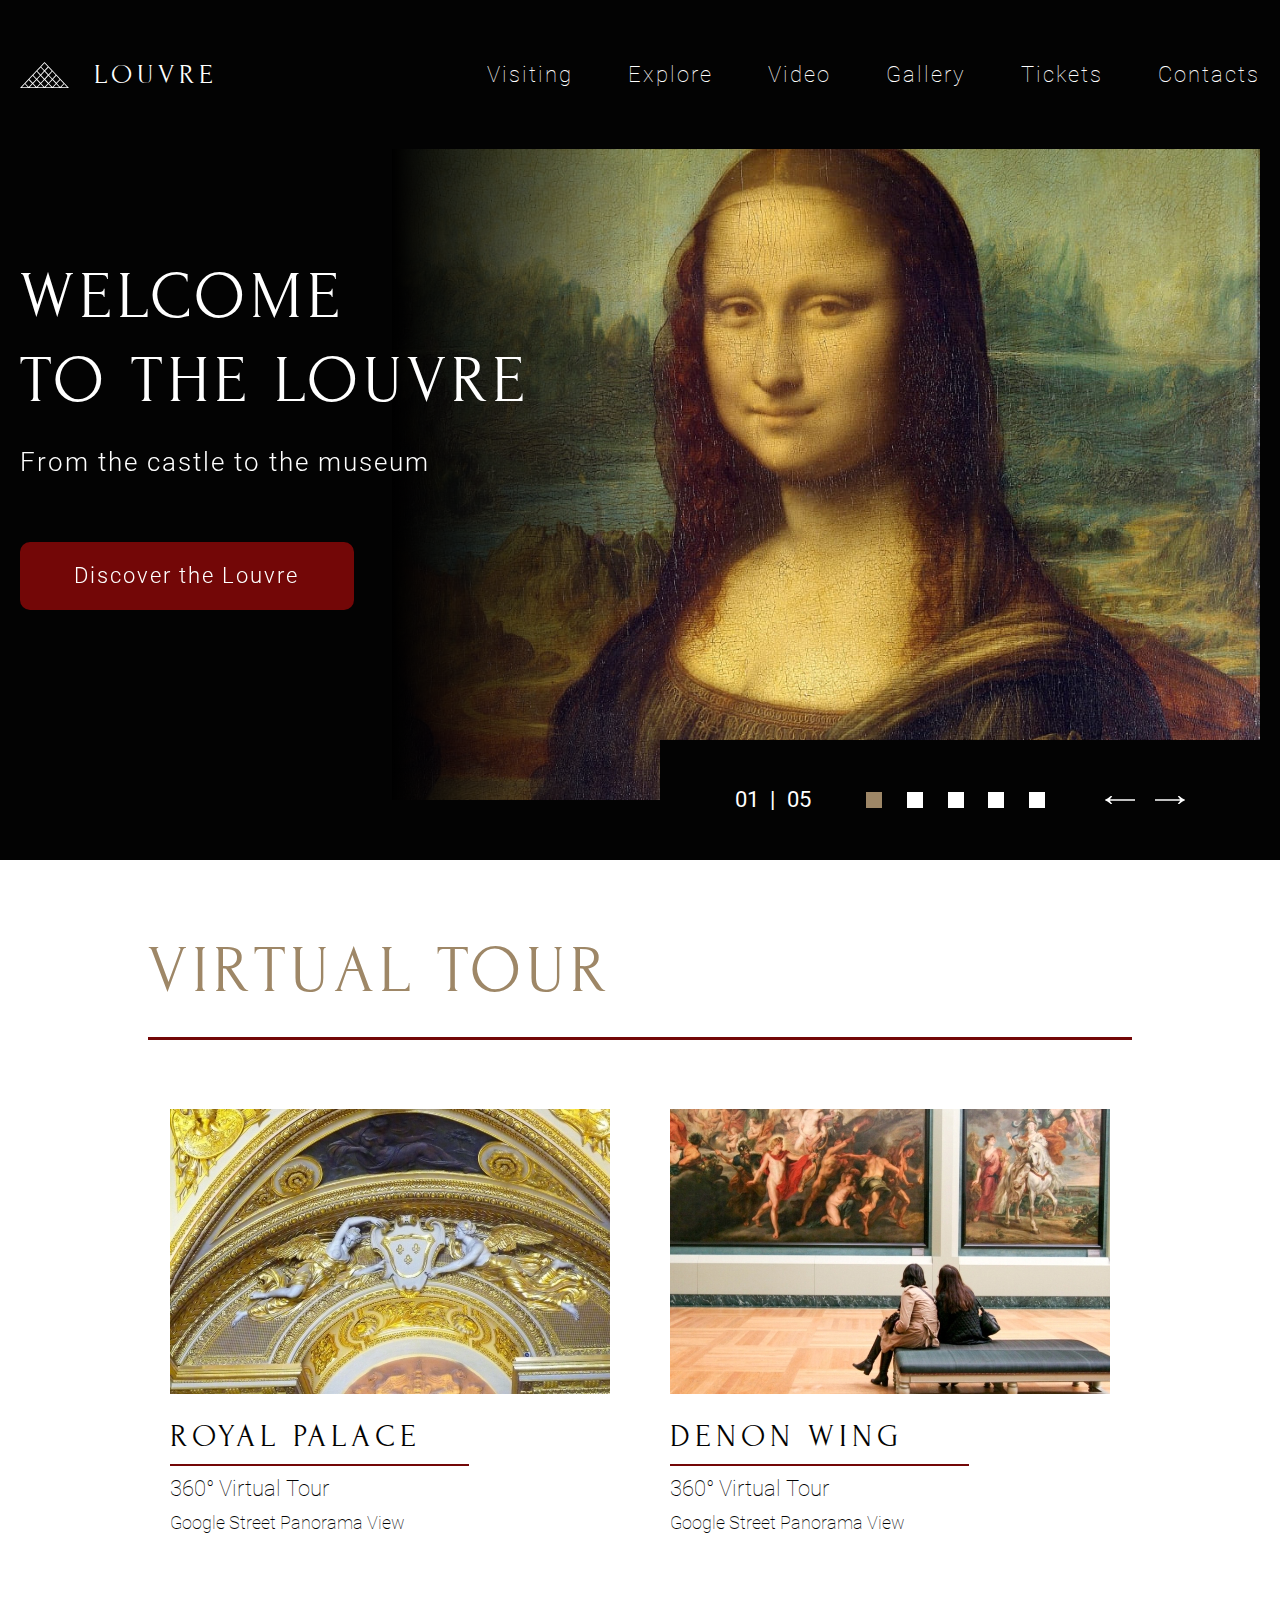
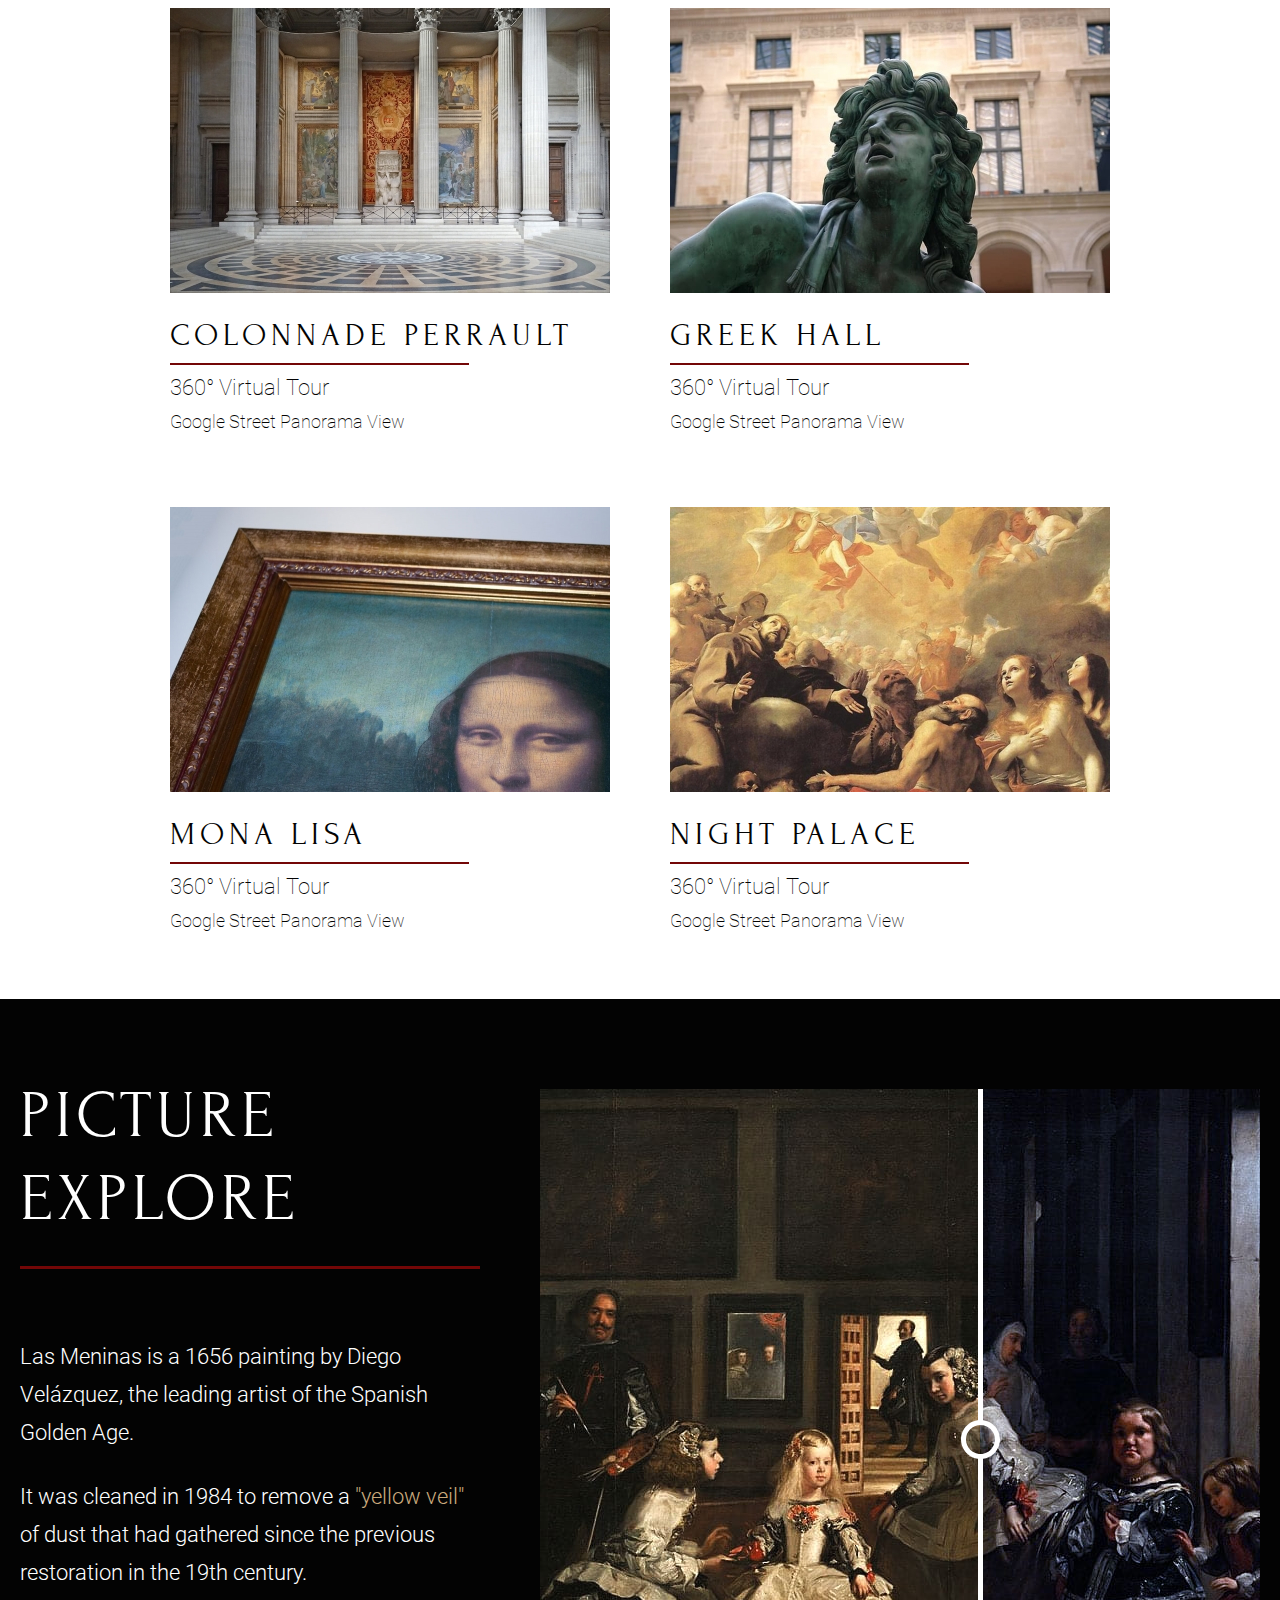
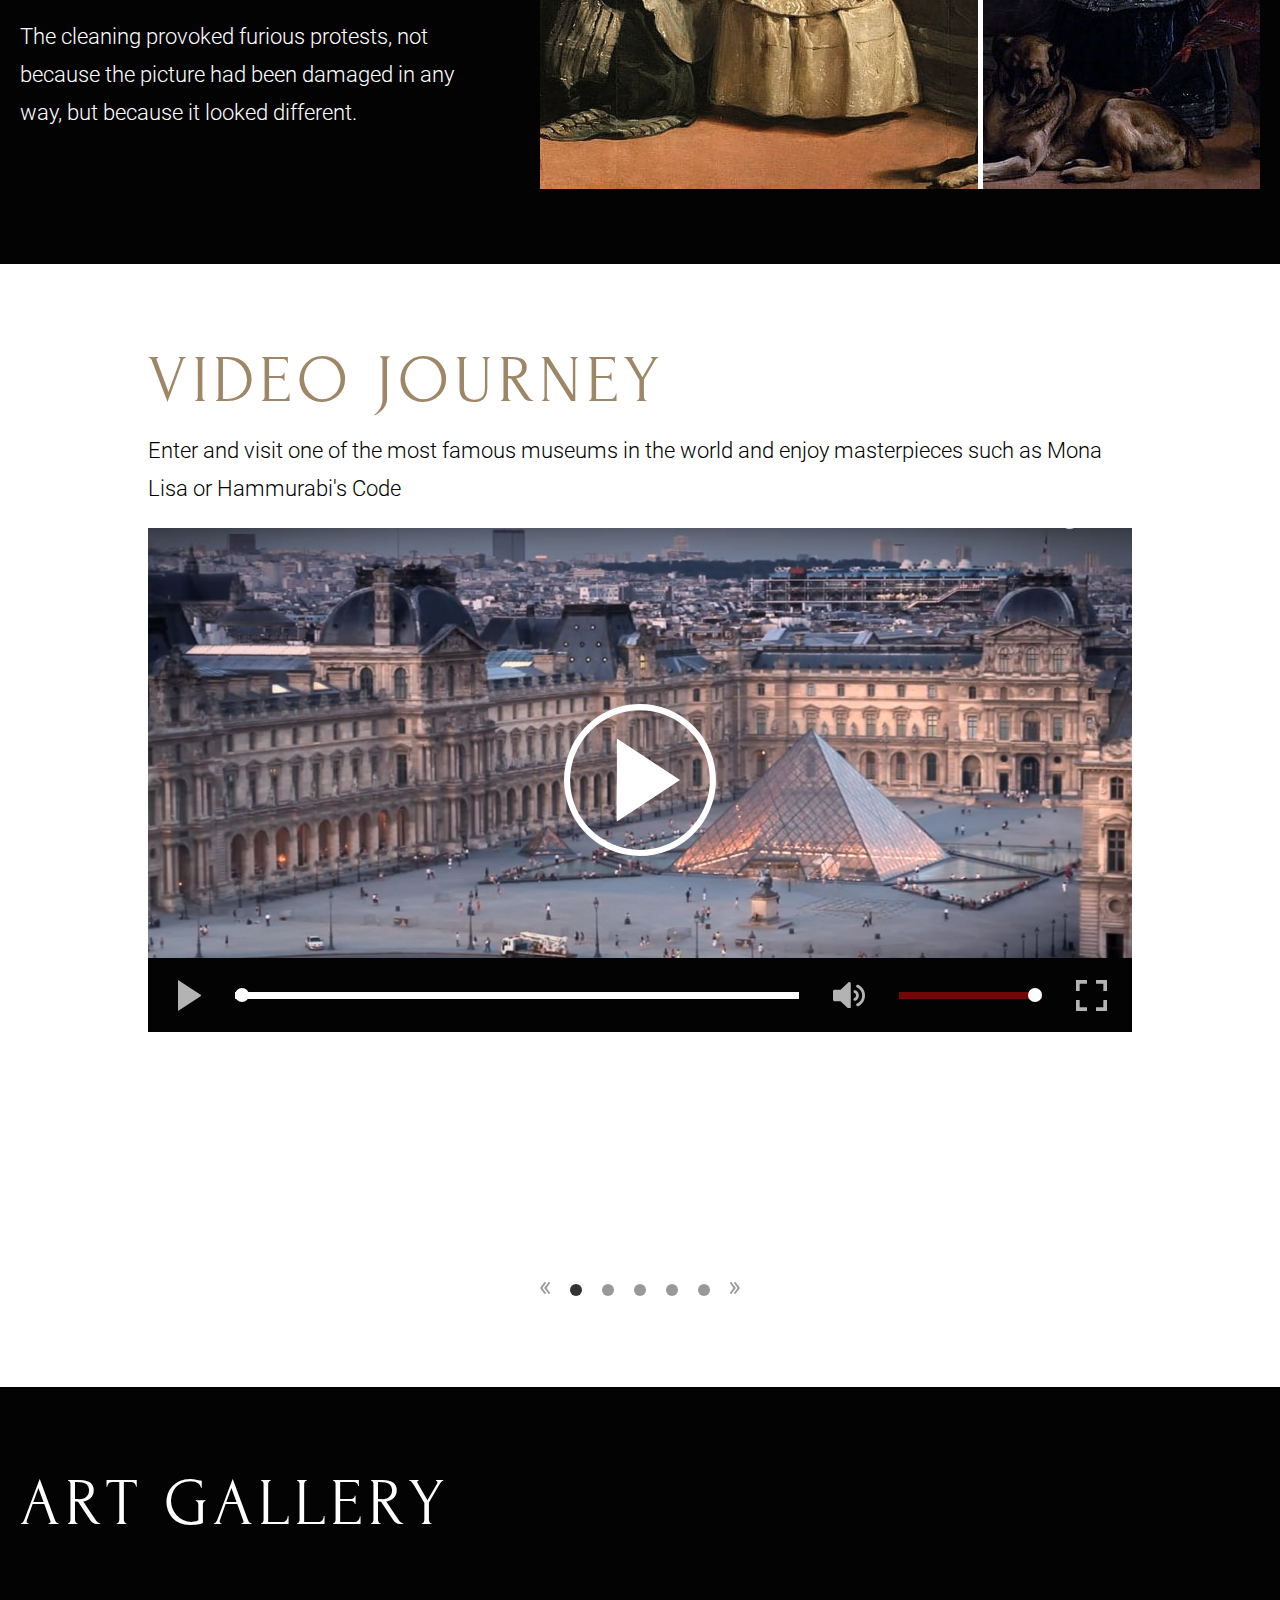
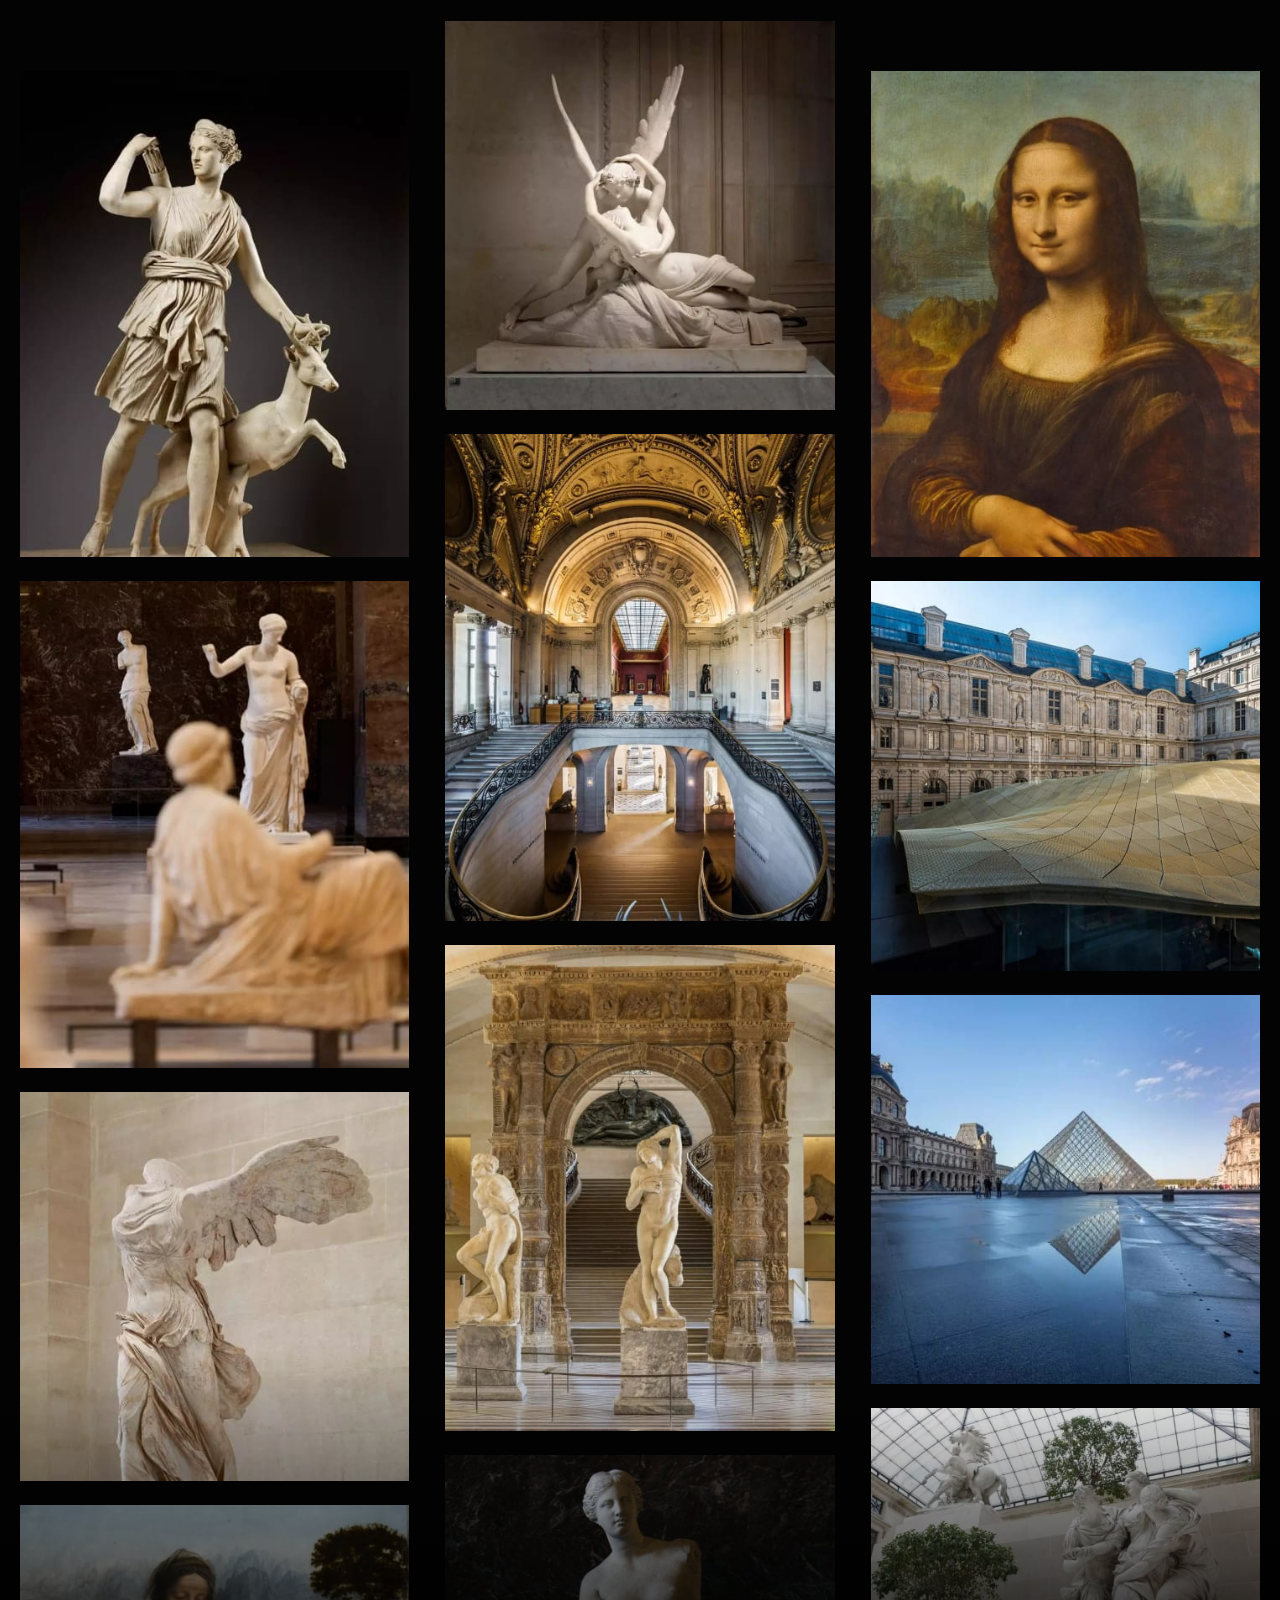
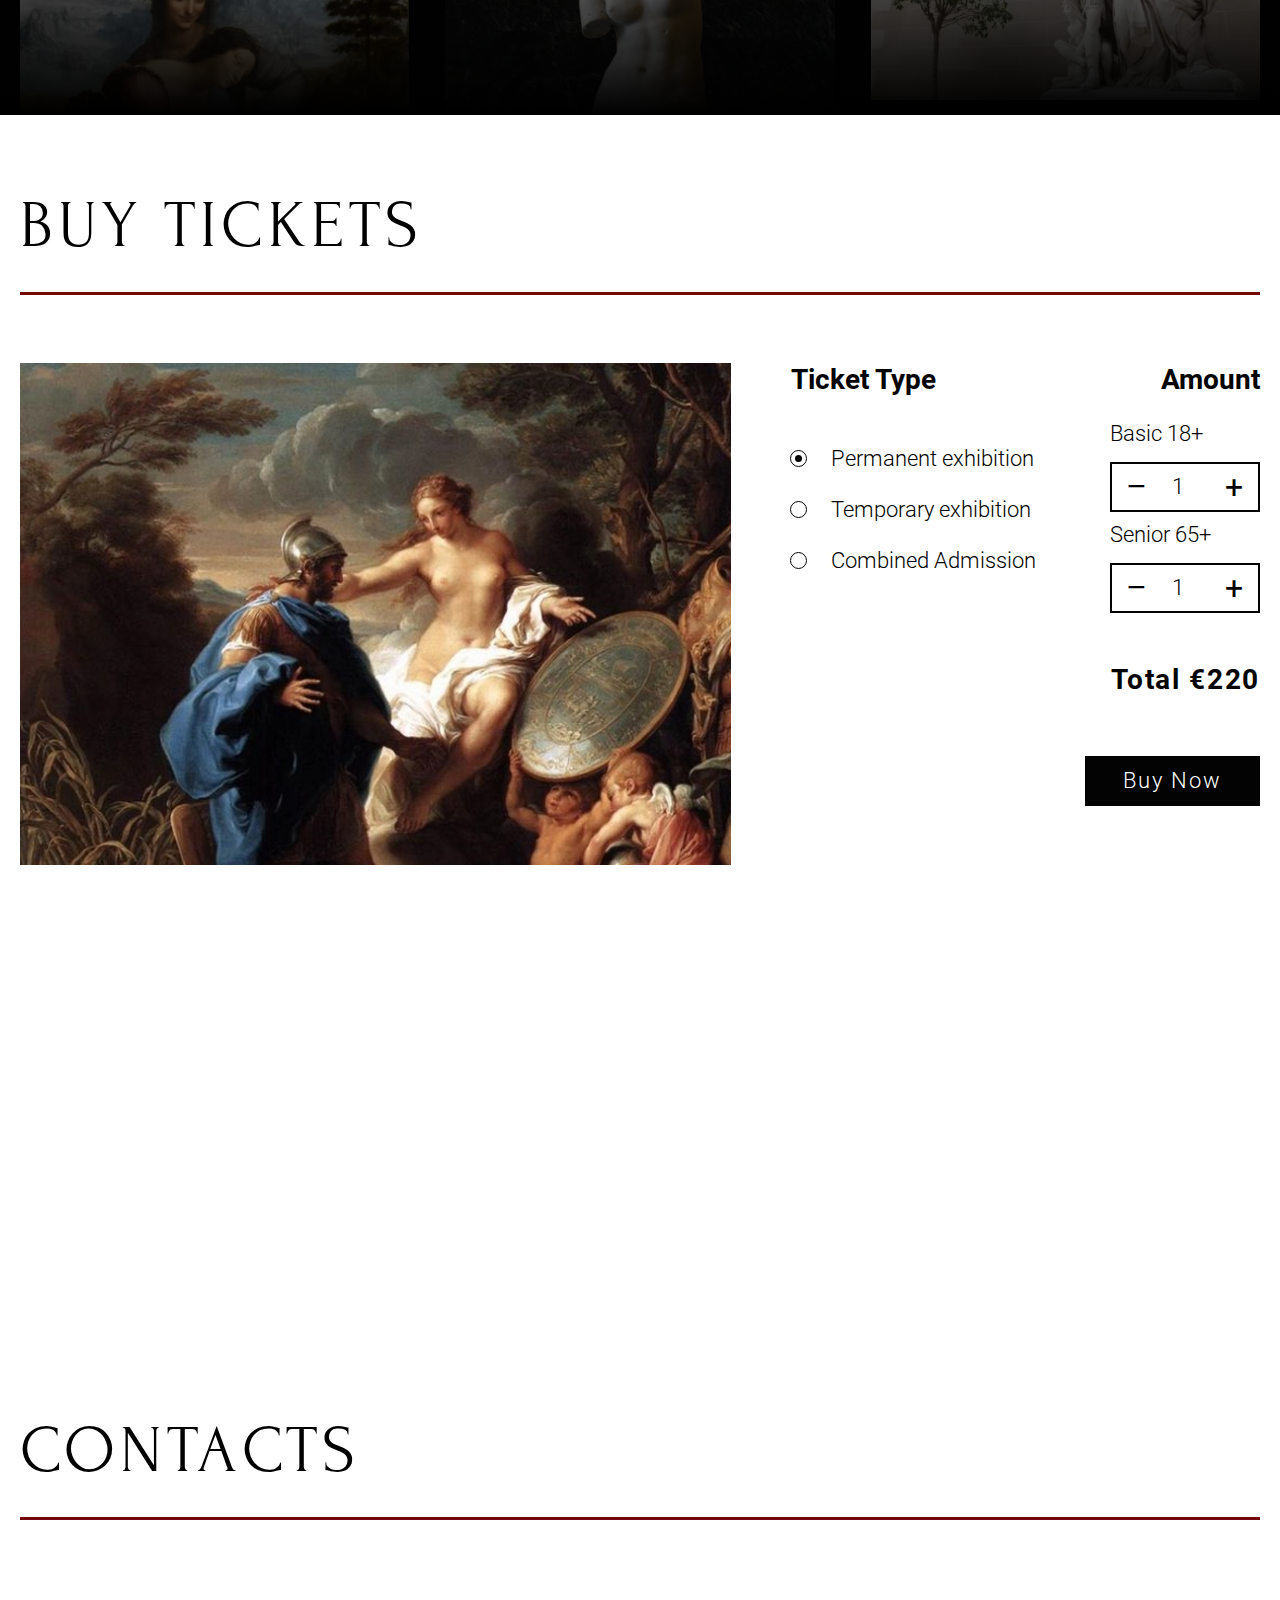
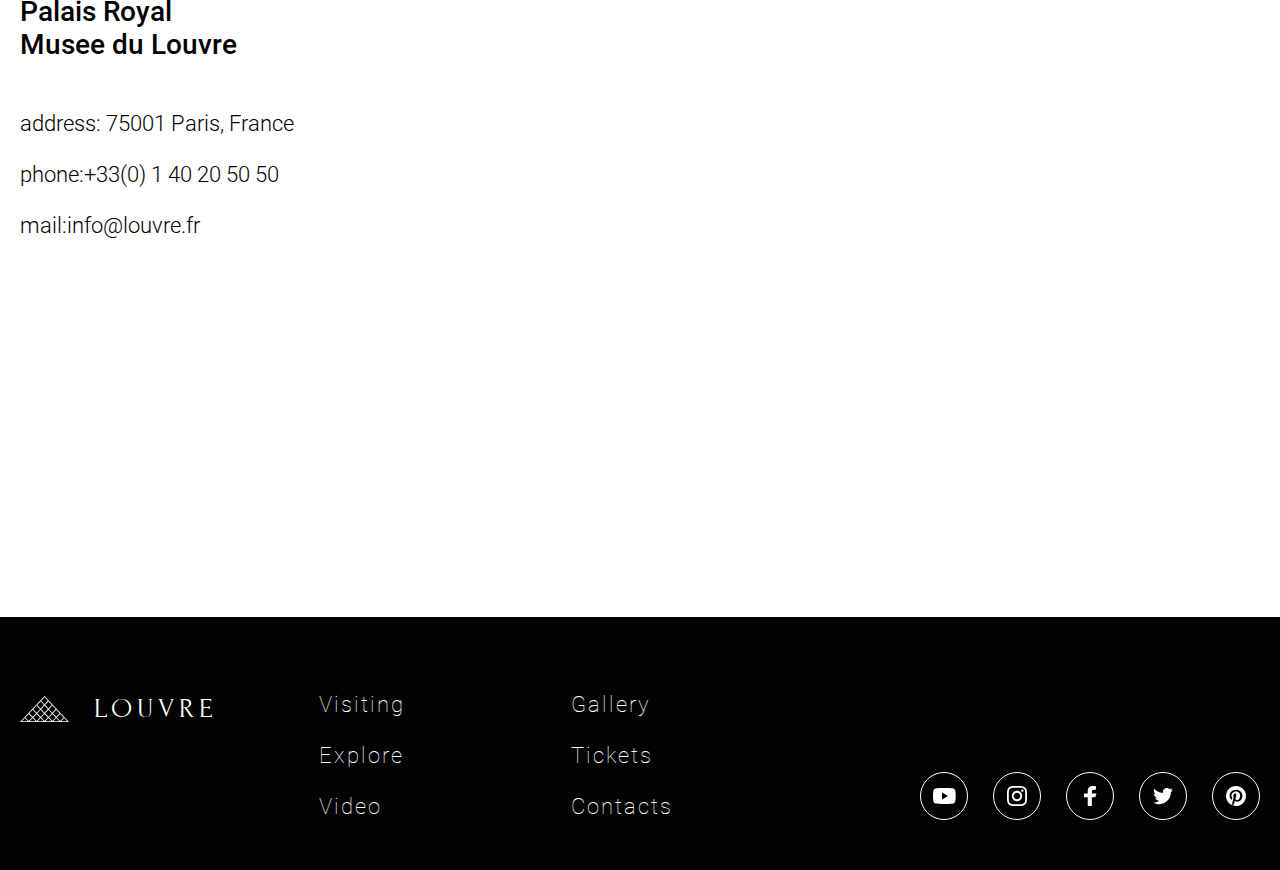
==== commit 5f19085f: "feat: add form" ====
--- a/index.html
+++ b/index.html
@@ -1,4 +1,4 @@
-<!doctype html><html lang="en"><head><meta charset="UTF-8"><meta http-equiv="X-UA-Compatible" content="IE=edge"><meta name="viewport" content="width=device-width,initial-scale=1"><script src="https://api.mapbox.com/mapbox-gl-js/v2.3.1/mapbox-gl.js"></script><link href="https://api.mapbox.com/mapbox-gl-js/v2.3.1/mapbox-gl.css" rel="stylesheet"/><link rel="shortcut icon" href="assets/favicon.ico" type="image/x-icon"><title>Museum</title><script defer="defer" src="main.4b3b117bc65721d71e81.js"></script><link href="main.d1f08f0a082f14d7a02c.css" rel="stylesheet"></head><body><div class="wrapper"><div class="content-flex"><header class="header bg-dark" id="header"><div class="container-width"><div class="header__flex"><a class="header__logotype logotype" href="#header"><span class="logotype__img"></span><h1 class="logotype__title">Louvre</h1></a><div class="header__burger burger"><span class="burger__span"></span></div><nav class="header__navigation navigation"><ul class="navigation__list"><li class="navigation__item"><a href="#visiting" class="navigation__link">Visiting</a></li><li class="navigation__item"><a href="#explore" class="navigation__link">Explore</a></li><li class="navigation__item"><a href="#video" class="navigation__link">Video</a></li><li class="navigation__item"><a href="#gallery" class="navigation__link">Gallery</a></li><li class="navigation__item"><a href="#tickets" class="navigation__link">Tickets</a></li><li class="navigation__item"><a href="#contacts" class="navigation__link">Contacts</a></li></ul><div class="navigation__bottom navigation-bottom"><div class="navigation-bottom__images"><div class="navigation-bottom__img navigation-bottom__img-1"></div><div class="navigation-bottom__img navigation-bottom__img-2"></div><div class="navigation-bottom__img navigation-bottom__img-3"></div></div><div class="navigation-bottom__social social"><ul class="social__list"><li class="social__item"><a class="social__link youtube" href="https://www.youtube.com/user/louvre" target="blank"></a></li><li class="social__item"><a class="social__link instagram" href="https://www.instagram.com/museelouvre/" target="blank"></a></li><li class="social__item"><a class="social__link facebook" href="https://www.facebook.com/museedulouvre" target="blank"></a></li><li class="social__item"><a class="social__link twitter" href="http://twitter.com/museelouvre" target="blank"></a></li><li class="social__item"><a class="social__link pinterest" href="https://www.pinterest.fr/museedulouvre/" target="blank"></a></li></ul></div></div></nav></div></div></header><main class="main"><section class="welcome bg-dark" id="welcome"><div class="container-width"><div class="welcome__flex"><div class="welcome__text text-welcome"><h2 class="text-welcome__title title">Welcome<br>to the Louvre</h2><p class="text-welcome__subtitle">From the castle to the museum</p><a class="text-welcome__link button-welcome" href="tours/tour1.html" target="_blank">Discover the Louvre</a></div><div class="welcome__slider"><div class="welcome__slides slides-welcome"><img class="slides-welcome__slide" src="assets/img/welcome-slider/1.jpg" alt="Painting"> <img class="slides-welcome__slide" src="assets/img/welcome-slider/2.jpg" alt="Painting"> <img class="slides-welcome__slide" src="assets/img/welcome-slider/3.jpg" alt="Painting"> <img class="slides-welcome__slide" src="assets/img/welcome-slider/4.jpg" alt="Painting"> <img class="slides-welcome__slide" src="assets/img/welcome-slider/5.jpg" alt="Painting"></div><div class="welcome__pagination welcome-pagination"><p class="welcome-pagination__order"><span class="welcome-pagination__actual">01</span> | <span class="welcome-pagination__total">05</span></p><ul class="welcome-pagination__list"><li class="welcome-pagination__item"><a class="welcome-pagination__link welcome-pagination__active-link" href="#"></a></li><li class="welcome-pagination__item"><a class="welcome-pagination__link" href="#"></a></li><li class="welcome-pagination__item"><a class="welcome-pagination__link" href="#"></a></li><li class="welcome-pagination__item"><a class="welcome-pagination__link" href="#"></a></li><li class="welcome-pagination__item"><a class="welcome-pagination__link" href="#"></a></li></ul><div class="welcome-pagination__buttons"><button class="welcome-pagination__button welcome-pagination__prev"></button> <button class="welcome-pagination__button welcome-pagination__next"></button></div></div></div></div></div></section><section class="visiting bg-light" id="visiting"><div class="container"><h2 class="visiting__title title border-bottom">Virtual tour</h2><div class="visiting__cards"><a class="visiting__card tour-card" href="tours/tour2.html" target="_blank"><img class="tour-card__img" src="assets/img/virtual-tour/visiting-1.jpg" alt="Royal Palace"><h3 class="tour-card__title">Royal Palace</h3><p class="tour-card__paragraph-1">360° Virtual Tour</p><p class="tour-card__paragraph-2">Google Street Panorama View</p></a><a class="visiting__card tour-card" href="tours/tour3.html" target="_blank"><img class="tour-card__img" src="assets/img/virtual-tour/visiting-2.jpg" alt="Denon Wing"><h3 class="tour-card__title">Denon Wing</h3><p class="tour-card__paragraph-1">360° Virtual Tour</p><p class="tour-card__paragraph-2">Google Street Panorama View</p></a><a class="visiting__card tour-card" href="tours/tour4.html" target="_blank"><img class="tour-card__img" src="assets/img/virtual-tour/visiting-3.jpg" alt="Colonnade Perrault"><h3 class="tour-card__title">Colonnade Perrault</h3><p class="tour-card__paragraph-1">360° Virtual Tour</p><p class="tour-card__paragraph-2">Google Street Panorama View</p></a><a class="visiting__card tour-card" href="tours/tour5.html" target="_blank"><img class="tour-card__img" src="assets/img/virtual-tour/visiting-4.jpg" alt="Greek hall"><h3 class="tour-card__title">Greek hall</h3><p class="tour-card__paragraph-1">360° Virtual Tour</p><p class="tour-card__paragraph-2">Google Street Panorama View</p></a><a class="visiting__card tour-card" href="tours/tour6.html" target="_blank"><img class="tour-card__img" src="assets/img/virtual-tour/visiting-5.jpg" alt="Mona Lisa"><h3 class="tour-card__title">Mona Lisa</h3><p class="tour-card__paragraph-1">360° Virtual Tour</p><p class="tour-card__paragraph-2">Google Street Panorama View</p></a><a class="visiting__card tour-card" href="tours/tour7.html" target="_blank"><img class="tour-card__img" src="assets/img/virtual-tour/visiting-6.jpg" alt="Night Palace"><h3 class="tour-card__title">Night Palace</h3><p class="tour-card__paragraph-1">360° Virtual Tour</p><p class="tour-card__paragraph-2">Google Street Panorama View</p></a></div></div></section><section class="explore bg-dark" id="explore"><div class="container-width"><div class="explore__flex"><div class="explore__text explore-text"><h2 class="explore-text__title title border-bottom">Picture explore</h2><p class="explore-text__paragraph">Las Meninas is a 1656 painting by Diego Velázquez, the leading artist of the Spanish Golden Age.</p><p class="explore-text__paragraph">It was cleaned in 1984 to remove a <span class="yellow">"yellow veil"</span> of dust that had gathered since the previous restoration in the 19th century.</p><p class="explore-text__paragraph">The cleaning provoked furious protests, not because the picture had been damaged in any way, but because it looked different.</p></div><div class="explore__slider compare"><img class="compare__cursor" src="assets/svg/explore_slider.svg" alt="Meninas"><div class="compare__background"></div></div></div></div></section><section class="video bg-light" id="video"><div class="container"><div class="video__flex"><div class="video__text video-text"><h2 class="video-text__title title">Video journey</h2><p class="video-text__paragraph">Enter and visit one of the most famous museums in the world and enjoy masterpieces such as Mona Lisa or Hammurabi's Code</p></div><div class="video__wrap player"><div class="player__btn"></div><video class="player__screen" src="assets/video/video0.mp4" poster="assets/video/poster0.jpg"></video><div class="player__controls controls"><button class="controls__play controls__btn play"></button> <input class="controls__progress progress" type="range" value="0" min="0" max="2" step="0.01" name="position"> <button class="controls__mute controls__btn sound" title="mute"></button> <input class="controls__volume progress" type="range" value="1" min="0" max="1" step="0.05" name="volume"> <button class="controls__full-screen controls__btn full-screen"></button></div></div><div class="video__iframes iframes"><iframe class="iframes__item" src="https://www.youtube.com/embed/aWmJ5DgyWPI"></iframe><iframe class="iframes__item" src="https://www.youtube.com/embed/Vi5D6FKhRmo"></iframe><iframe class="iframes__item" src="https://www.youtube.com/embed/NOhDysLnTvY"></iframe><iframe class="iframes__item" src="https://www.youtube.com/embed/2OR0OCr6uRE"></iframe><iframe class="iframes__item" src="https://www.youtube.com/embed/zp1BXPX8jcU"></iframe></div><ul class="video__pagination video-bullets"><li class="video-bullets__item"><button class="video-bullets__prev"></button></li><li class="video-bullets__item"><a href="#" class="video-bullets__link video-bullets__active-link"></a></li><li class="video-bullets__item"><a href="#" class="video-bullets__link"></a></li><li class="video-bullets__item"><a href="#" class="video-bullets__link"></a></li><li class="video-bullets__item"><a href="#" class="video-bullets__link"></a></li><li class="video-bullets__item"><a href="#" class="video-bullets__link"></a></li><li class="video-bullets__item"><button class="video-bullets__next"></button></li></ul></div></div></section><section class="gallery bg-dark" id="gallery"><div class="container-width"><h2 class="gallery__title title">art gallery</h2><div class="gallery__masonry"><img src="assets/img/galery/galery1.jpg" alt="Gallery image" class="gallery__img"> <img src="assets/img/galery/galery2.jpg" alt="Gallery image" class="gallery__img"> <img src="assets/img/galery/galery3.jpg" alt="Gallery image" class="gallery__img"> <img src="assets/img/galery/galery4.jpg" alt="Gallery image" class="gallery__img"> <img src="assets/img/galery/galery5.jpg" alt="Gallery image" class="gallery__img"> <img src="assets/img/galery/galery6.jpg" alt="Gallery image" class="gallery__img"> <img src="assets/img/galery/galery7.jpg" alt="Gallery image" class="gallery__img"> <img src="assets/img/galery/galery8.jpg" alt="Gallery image" class="gallery__img"> <img src="assets/img/galery/galery9.jpg" alt="Gallery image" class="gallery__img"> <img src="assets/img/galery/galery10.jpg" alt="Gallery image" class="gallery__img"> <img src="assets/img/galery/galery11.jpg" alt="Gallery image" class="gallery__img"> <img src="assets/img/galery/galery12.jpg" alt="Gallery image" class="gallery__img"> <img src="assets/img/galery/galery13.jpg" alt="Gallery image" class="gallery__img"> <img src="assets/img/galery/galery14.jpg" alt="Gallery image" class="gallery__img"> <img src="assets/img/galery/galery15.jpg" alt="Gallery image" class="gallery__img"></div><div class="gallery__shadow"></div></div></section><section class="tickets bg-light" id="tickets"><div class="container-width"><h2 class="tickets__title title border-bottom">Buy tickets</h2><div class="tickets__flex"><div class="tickets__img-wrap"><img src="assets/img/tickets.jpg" alt="Painting" class="tickets__img"></div><div class="tickets__type type-tickets"><h4 class="type-tickets__title">Ticket Type</h4><label class="type-tickets__item">Permanent exhibition <input class="type-tickets__input" name="ticket_type" type="radio" value="permanent_exhibition" checked="checked"> <span class="type-tickets__checkmark"></span></label> <label class="type-tickets__item">Temporary exhibition <input class="type-tickets__input" type="radio" name="ticket_type" value="temporary_exhibition"> <span class="type-tickets__checkmark"></span></label> <label class="type-tickets__item">Combined Admission <input class="type-tickets__input" type="radio" name="ticket_type" value="combined_admissionn"> <span class="type-tickets__checkmark"></span></label></div><div class="tickets__amount amount-tickets"><h4 class="amount-tickets__title">Amount</h4><div class="amount-tickets__basic number"><label class="number__label" for="basic">Basic 18+</label><div class="number__choose"><button class="number__btn" type="button" onclick="this.nextElementSibling.stepDown()">–</button> <input class="number__input" type="number" id="basic" min="0" max="20" value="1" readonly="readonly"> <button class="number__btn" type="button" onclick="this.previousElementSibling.stepUp()">+</button></div></div><div class="amount-tickets__senior number"><label class="number__label" for="senior">Senior 65+</label><div class="number__choose"><button class="number__btn" type="button" onclick="this.nextElementSibling.stepDown()">–</button> <input class="number__input" type="number" id="senior" min="0" max="20" value="1" readonly="readonly"> <button class="number__btn" type="button" onclick="this.previousElementSibling.stepUp()">+</button></div></div><p class="amount-tickets__total">Total €<span class="amount-tickets__total-cost">220</span></p><button class="amount-tickets__btn ticket-button">Buy Now</button></div></div></div><div class="overlay-form"><form class="form" action="./result" method="post" name="buy-tickets" id="buy-tickets"><div class="container-form"><div class="form__fill"><div class="form__header header-form"><div class="header-form__icon"></div><h2 class="header-form__title">Booking tickets</h2><p class="header-form__subtitle">Tour to Louvre</p></div><fieldset class="form__questions questions-form"><div class="questions-form__datetime"><input class="questions-form__date" type="date" name="date" id="date" required> <input class="questions-form__time" type="time" name="time" id="time" required></div><input class="questions-form__name" name="name" id="name" required> <input class="questions-form__email" type="email" name="email" id="email" required> <input class="questions-form__phone" type="tel" name="phone" id="phone" required> <select class="questions-form__ticket-type" name="ticket-type" id="ticket-type"><option value="permanent">Permanent exhibition</option><option value="temporary">Temporary exhibition</option><option value="combined">Combined Admission</option></select><div class="questions-form__ticket-amount"><h5 class="questions-form__ticket-amount-title">Entry ticket</h5><div class="questions-form__basic"><label for="basic-form" class="questions-form__basic-label">Basic 18+ (20 €)</label><div class="number__choose"><button class="number__btn" type="button" onclick="this.nextElementSibling.stepDown()">–</button> <input class="number__input" type="number" id="basic-form" min="0" max="20" value="1" readonly="readonly"> <button class="number__btn" type="button" onclick="this.previousElementSibling.stepUp()">+</button></div><div class="questions-form__senior"><label for="senior-form" class="questions-form__senior-label">Senior 65+ (10 €)</label><div class="number__choose"><button class="number__btn" type="button" onclick="this.nextElementSibling.stepDown()">–</button> <input class="number__input" type="number" id="senior-form" min="0" max="20" value="1" readonly="readonly"> <button class="number__btn" type="button" onclick="this.previousElementSibling.stepUp()">+</button></div></div><div class="questions-form__senior"></div></div></div></fieldset></div><div class="form__overview overview"><div class="overview__header header-overview"><h3 class="header-overview__title">Overview</h3><p class="header-overview__subtitle">Tour to Louvre</p><ul class="header-overview__list"><li class="header-overview__item">Friday, August 19</li><li class="header-overview__item">16 : 30</li><li class="header-overview__item">Temporary exhibition</li></ul><div class="header-overview__img"></div><div class="header-overview__cost cost-overview"><div class="cost-overview__basic"><p class="cost-overview__basic-text">Basic (20 €)</p><p class="cost-overview__basic-cost">40 €</p></div><div class="cost-overview__senior"><p class="cost-overview__senior-text">Senior (10 €)</p><p class="cost-overview__senior-cost">20 €</p></div><div class="cost-overview__total"><p class="cost-overview__total-text">Total:</p><p class="cost-overview__total-cost">60 €</p></div></div></div><div class="overview__payment payment-info"><fieldset class="payment-info__card-front card-front"><label class="card-front__text" for="card-number">Card number</label> <input class="card-front__number" type="card-number" name="card-number" id="card-number"> <label class="card-front__text" for="card-date">Expiration date</label><div class="card-front__datetime" id="card-date"><input class="card-front__month" type="number" name="card-month" id="card-month"> <input class="card-front__year" type="number" name="card-year" id="card-year"></div><div class="card-front__img card-img"><img class="card-img__visa" src="assets/svg/card/Visa.svg" alt=""> <img class="card-img__mastercard" src="assets/svg/card/Mastercard.svg" alt=""></div><label class="card-front__text" for="card-name">Cardholder name</label> <input class="card-front__name" id="card-name"></fieldset><fieldset class="payment-info__card-back card-back"><div class="card__top"></div><div class="card-back__black-strip"></div><div class="card-back__text-block"><label class="card-back__cvv-text" for="card-cvv">CVC/CVV</label> <input class="card-back__cvv" type="number" id="card-cvv"><p class="card-back__cvv-after">The last 3 or 4 digits on back of the card</p></div></fieldset></div><button type="submit">Book</button></div></div></form></div></section><div class="parallax"></div><section class="contacts bg-light" id="contacts"><div class="container-width"><h2 class="contacts__title title border-bottom">Contacts</h2><div class="contacts__flex"><address class="contacts__address address"><p class="address__name">Palais Royal</p><p class="address__name address__name-indent">Musee du Louvre</p><ul class="address__list"><li class="address__item">address: 75001 Paris, France</li><li class="address__item">phone: <a class="address__link" href="tel:+33(0)140205050">+33(0) 1 40 20 50 50</a></li><li class="address__item">mail: <a class="address__link" href="mailto:info@louvre.fr">info@louvre.fr</a></li></ul></address><div class="contacts__img-wrap"></div></div></div></section></main></div><footer class="footer bg-dark"><div class="container-width"><div class="footer__flex"><a href="index.html" class="footer__logotype logotype"><span class="logotype__img"></span><p class="logotype__title">Louvre</p></a><div class="footer__inner-flex"><nav class="footer__navigation navigation-footer"><ul class="navigation-footer__list"><li class="navigation-footer__item"><a href="#visiting" class="navigation-footer__link">Visiting</a></li><li class="navigation-footer__item"><a href="#explore" class="navigation-footer__link">Explore</a></li><li class="navigation-footer__item"><a href="#video" class="navigation-footer__link">Video</a></li><li class="navigation-footer__item"><a href="#gallery" class="navigation-footer__link">Gallery</a></li><li class="navigation-footer__item"><a href="#tickets" class="navigation-footer__link">Tickets</a></li><li class="navigation-footer__item"><a href="#contacts" class="navigation-footer__link">Contacts</a></li></ul></nav><div class="footer__social social"><ul class="social__list"><li class="social__item"><a href="https://www.youtube.com/user/louvre" class="social__link youtube" target="blank"></a></li><li class="social__item"><a href="https://www.instagram.com/museelouvre/" class="social__link instagram" target="blank"></a></li><li class="social__item"><a href="https://www.facebook.com/museedulouvre" class="social__link facebook" target="blank"></a></li><li class="social__item"><a href="http://twitter.com/museelouvre" class="social__link twitter"></a></li><li class="social__item"><a href="https://www.pinterest.fr/museedulouvre/" class="social__link pinterest" target="blank"></a></li></ul></div></div></div></div></footer><!--! add to footer <div class="copyright bg-dark">
+<!doctype html><html lang="en"><head><meta charset="UTF-8"><meta http-equiv="X-UA-Compatible" content="IE=edge"><meta name="viewport" content="width=device-width,initial-scale=1"><script src="https://api.mapbox.com/mapbox-gl-js/v2.3.1/mapbox-gl.js"></script><link href="https://api.mapbox.com/mapbox-gl-js/v2.3.1/mapbox-gl.css" rel="stylesheet"/><link rel="shortcut icon" href="assets/favicon.ico" type="image/x-icon"><title>Museum</title><script defer="defer" src="main.4b3b117bc65721d71e81.js"></script><link href="main.ad96fb02e82996cbc76b.css" rel="stylesheet"></head><body><div class="wrapper"><div class="content-flex"><header class="header bg-dark" id="header"><div class="container-width"><div class="header__flex"><a class="header__logotype logotype" href="#header"><span class="logotype__img"></span><h1 class="logotype__title">Louvre</h1></a><div class="header__burger burger"><span class="burger__span"></span></div><nav class="header__navigation navigation"><ul class="navigation__list"><li class="navigation__item"><a href="#visiting" class="navigation__link">Visiting</a></li><li class="navigation__item"><a href="#explore" class="navigation__link">Explore</a></li><li class="navigation__item"><a href="#video" class="navigation__link">Video</a></li><li class="navigation__item"><a href="#gallery" class="navigation__link">Gallery</a></li><li class="navigation__item"><a href="#tickets" class="navigation__link">Tickets</a></li><li class="navigation__item"><a href="#contacts" class="navigation__link">Contacts</a></li></ul><div class="navigation__bottom navigation-bottom"><div class="navigation-bottom__images"><div class="navigation-bottom__img navigation-bottom__img-1"></div><div class="navigation-bottom__img navigation-bottom__img-2"></div><div class="navigation-bottom__img navigation-bottom__img-3"></div></div><div class="navigation-bottom__social social"><ul class="social__list"><li class="social__item"><a class="social__link youtube" href="https://www.youtube.com/user/louvre" target="blank"></a></li><li class="social__item"><a class="social__link instagram" href="https://www.instagram.com/museelouvre/" target="blank"></a></li><li class="social__item"><a class="social__link facebook" href="https://www.facebook.com/museedulouvre" target="blank"></a></li><li class="social__item"><a class="social__link twitter" href="http://twitter.com/museelouvre" target="blank"></a></li><li class="social__item"><a class="social__link pinterest" href="https://www.pinterest.fr/museedulouvre/" target="blank"></a></li></ul></div></div></nav></div></div></header><main class="main"><section class="welcome bg-dark" id="welcome"><div class="container-width"><div class="welcome__flex"><div class="welcome__text text-welcome"><h2 class="text-welcome__title title">Welcome<br>to the Louvre</h2><p class="text-welcome__subtitle">From the castle to the museum</p><a class="text-welcome__link button-welcome" href="tours/tour1.html" target="_blank">Discover the Louvre</a></div><div class="welcome__slider"><div class="welcome__slides slides-welcome"><img class="slides-welcome__slide" src="assets/img/welcome-slider/1.jpg" alt="Painting"> <img class="slides-welcome__slide" src="assets/img/welcome-slider/2.jpg" alt="Painting"> <img class="slides-welcome__slide" src="assets/img/welcome-slider/3.jpg" alt="Painting"> <img class="slides-welcome__slide" src="assets/img/welcome-slider/4.jpg" alt="Painting"> <img class="slides-welcome__slide" src="assets/img/welcome-slider/5.jpg" alt="Painting"></div><div class="welcome__pagination welcome-pagination"><p class="welcome-pagination__order"><span class="welcome-pagination__actual">01</span> | <span class="welcome-pagination__total">05</span></p><ul class="welcome-pagination__list"><li class="welcome-pagination__item"><a class="welcome-pagination__link welcome-pagination__active-link" href="#"></a></li><li class="welcome-pagination__item"><a class="welcome-pagination__link" href="#"></a></li><li class="welcome-pagination__item"><a class="welcome-pagination__link" href="#"></a></li><li class="welcome-pagination__item"><a class="welcome-pagination__link" href="#"></a></li><li class="welcome-pagination__item"><a class="welcome-pagination__link" href="#"></a></li></ul><div class="welcome-pagination__buttons"><button class="welcome-pagination__button welcome-pagination__prev"></button> <button class="welcome-pagination__button welcome-pagination__next"></button></div></div></div></div></div></section><section class="visiting bg-light" id="visiting"><div class="container"><h2 class="visiting__title title border-bottom">Virtual tour</h2><div class="visiting__cards"><a class="visiting__card tour-card" href="tours/tour2.html" target="_blank"><img class="tour-card__img" src="assets/img/virtual-tour/visiting-1.jpg" alt="Royal Palace"><h3 class="tour-card__title">Royal Palace</h3><p class="tour-card__paragraph-1">360° Virtual Tour</p><p class="tour-card__paragraph-2">Google Street Panorama View</p></a><a class="visiting__card tour-card" href="tours/tour3.html" target="_blank"><img class="tour-card__img" src="assets/img/virtual-tour/visiting-2.jpg" alt="Denon Wing"><h3 class="tour-card__title">Denon Wing</h3><p class="tour-card__paragraph-1">360° Virtual Tour</p><p class="tour-card__paragraph-2">Google Street Panorama View</p></a><a class="visiting__card tour-card" href="tours/tour4.html" target="_blank"><img class="tour-card__img" src="assets/img/virtual-tour/visiting-3.jpg" alt="Colonnade Perrault"><h3 class="tour-card__title">Colonnade Perrault</h3><p class="tour-card__paragraph-1">360° Virtual Tour</p><p class="tour-card__paragraph-2">Google Street Panorama View</p></a><a class="visiting__card tour-card" href="tours/tour5.html" target="_blank"><img class="tour-card__img" src="assets/img/virtual-tour/visiting-4.jpg" alt="Greek hall"><h3 class="tour-card__title">Greek hall</h3><p class="tour-card__paragraph-1">360° Virtual Tour</p><p class="tour-card__paragraph-2">Google Street Panorama View</p></a><a class="visiting__card tour-card" href="tours/tour6.html" target="_blank"><img class="tour-card__img" src="assets/img/virtual-tour/visiting-5.jpg" alt="Mona Lisa"><h3 class="tour-card__title">Mona Lisa</h3><p class="tour-card__paragraph-1">360° Virtual Tour</p><p class="tour-card__paragraph-2">Google Street Panorama View</p></a><a class="visiting__card tour-card" href="tours/tour7.html" target="_blank"><img class="tour-card__img" src="assets/img/virtual-tour/visiting-6.jpg" alt="Night Palace"><h3 class="tour-card__title">Night Palace</h3><p class="tour-card__paragraph-1">360° Virtual Tour</p><p class="tour-card__paragraph-2">Google Street Panorama View</p></a></div></div></section><section class="explore bg-dark" id="explore"><div class="container-width"><div class="explore__flex"><div class="explore__text explore-text"><h2 class="explore-text__title title border-bottom">Picture explore</h2><p class="explore-text__paragraph">Las Meninas is a 1656 painting by Diego Velázquez, the leading artist of the Spanish Golden Age.</p><p class="explore-text__paragraph">It was cleaned in 1984 to remove a <span class="yellow">"yellow veil"</span> of dust that had gathered since the previous restoration in the 19th century.</p><p class="explore-text__paragraph">The cleaning provoked furious protests, not because the picture had been damaged in any way, but because it looked different.</p></div><div class="explore__slider compare"><img class="compare__cursor" src="assets/svg/explore_slider.svg" alt="Meninas"><div class="compare__background"></div></div></div></div></section><section class="video bg-light" id="video"><div class="container"><div class="video__flex"><div class="video__text video-text"><h2 class="video-text__title title">Video journey</h2><p class="video-text__paragraph">Enter and visit one of the most famous museums in the world and enjoy masterpieces such as Mona Lisa or Hammurabi's Code</p></div><div class="video__wrap player"><div class="player__btn"></div><video class="player__screen" src="assets/video/video0.mp4" poster="assets/video/poster0.jpg"></video><div class="player__controls controls"><button class="controls__play controls__btn play"></button> <input class="controls__progress progress" type="range" value="0" min="0" max="2" step="0.01" name="position"> <button class="controls__mute controls__btn sound" title="mute"></button> <input class="controls__volume progress" type="range" value="1" min="0" max="1" step="0.05" name="volume"> <button class="controls__full-screen controls__btn full-screen"></button></div></div><div class="video__iframes iframes"><iframe class="iframes__item" src="https://www.youtube.com/embed/aWmJ5DgyWPI"></iframe><iframe class="iframes__item" src="https://www.youtube.com/embed/Vi5D6FKhRmo"></iframe><iframe class="iframes__item" src="https://www.youtube.com/embed/NOhDysLnTvY"></iframe><iframe class="iframes__item" src="https://www.youtube.com/embed/2OR0OCr6uRE"></iframe><iframe class="iframes__item" src="https://www.youtube.com/embed/zp1BXPX8jcU"></iframe></div><ul class="video__pagination video-bullets"><li class="video-bullets__item"><button class="video-bullets__prev"></button></li><li class="video-bullets__item"><a href="#" class="video-bullets__link video-bullets__active-link"></a></li><li class="video-bullets__item"><a href="#" class="video-bullets__link"></a></li><li class="video-bullets__item"><a href="#" class="video-bullets__link"></a></li><li class="video-bullets__item"><a href="#" class="video-bullets__link"></a></li><li class="video-bullets__item"><a href="#" class="video-bullets__link"></a></li><li class="video-bullets__item"><button class="video-bullets__next"></button></li></ul></div></div></section><section class="gallery bg-dark" id="gallery"><div class="container-width"><h2 class="gallery__title title">art gallery</h2><div class="gallery__masonry"><img src="assets/img/galery/galery1.jpg" alt="Gallery image" class="gallery__img"> <img src="assets/img/galery/galery2.jpg" alt="Gallery image" class="gallery__img"> <img src="assets/img/galery/galery3.jpg" alt="Gallery image" class="gallery__img"> <img src="assets/img/galery/galery4.jpg" alt="Gallery image" class="gallery__img"> <img src="assets/img/galery/galery5.jpg" alt="Gallery image" class="gallery__img"> <img src="assets/img/galery/galery6.jpg" alt="Gallery image" class="gallery__img"> <img src="assets/img/galery/galery7.jpg" alt="Gallery image" class="gallery__img"> <img src="assets/img/galery/galery8.jpg" alt="Gallery image" class="gallery__img"> <img src="assets/img/galery/galery9.jpg" alt="Gallery image" class="gallery__img"> <img src="assets/img/galery/galery10.jpg" alt="Gallery image" class="gallery__img"> <img src="assets/img/galery/galery11.jpg" alt="Gallery image" class="gallery__img"> <img src="assets/img/galery/galery12.jpg" alt="Gallery image" class="gallery__img"> <img src="assets/img/galery/galery13.jpg" alt="Gallery image" class="gallery__img"> <img src="assets/img/galery/galery14.jpg" alt="Gallery image" class="gallery__img"> <img src="assets/img/galery/galery15.jpg" alt="Gallery image" class="gallery__img"></div><div class="gallery__shadow"></div></div></section><section class="tickets bg-light" id="tickets"><div class="container-width"><h2 class="tickets__title title border-bottom">Buy tickets</h2><div class="tickets__flex"><div class="tickets__img-wrap"><img src="assets/img/tickets.jpg" alt="Painting" class="tickets__img"></div><div class="tickets__type type-tickets"><h4 class="type-tickets__title">Ticket Type</h4><label class="type-tickets__item">Permanent exhibition <input class="type-tickets__input" name="ticket_type" type="radio" value="permanent_exhibition" checked="checked"> <span class="type-tickets__checkmark"></span></label> <label class="type-tickets__item">Temporary exhibition <input class="type-tickets__input" type="radio" name="ticket_type" value="temporary_exhibition"> <span class="type-tickets__checkmark"></span></label> <label class="type-tickets__item">Combined Admission <input class="type-tickets__input" type="radio" name="ticket_type" value="combined_admissionn"> <span class="type-tickets__checkmark"></span></label></div><div class="tickets__amount amount-tickets"><h4 class="amount-tickets__title">Amount</h4><div class="amount-tickets__basic number"><label class="number__label" for="basic">Basic 18+</label><div class="number__choose"><button class="number__btn" type="button" onclick="this.nextElementSibling.stepDown()">–</button> <input class="number__input" type="number" id="basic" min="0" max="20" value="1" readonly="readonly"> <button class="number__btn" type="button" onclick="this.previousElementSibling.stepUp()">+</button></div></div><div class="amount-tickets__senior number"><label class="number__label" for="senior">Senior 65+</label><div class="number__choose"><button class="number__btn" type="button" onclick="this.nextElementSibling.stepDown()">–</button> <input class="number__input" type="number" id="senior" min="0" max="20" value="1" readonly="readonly"> <button class="number__btn" type="button" onclick="this.previousElementSibling.stepUp()">+</button></div></div><p class="amount-tickets__total">Total €<span class="amount-tickets__total-cost">220</span></p><button class="amount-tickets__btn ticket-button">Buy Now</button></div></div></div><div class="popup"><div class="popup__container"><div class="popup__body"><button href="#" class="popup__close"></button><form action="#" class="popup__form form"><div class="form__fill"><div class="form__header"><div class="header-form__icon"></div><h2 class="header-form__title">Booking tickets</h2><p class="header-form__subtitle">Tour to Louvre</p></div><div class="form__datetime"><input class="form__date form__input" type="date" name="date" id="date" required> <input class="form__time form__input" type="time" name="time" id="time" required></div><input class="form__name form__input" name="name" id="name" required> <input class="form__email form__input" type="email" name="email" id="email" required> <input class="form__phone form__input" type="tel" name="phone" id="phone" required> <input class="form__ticket-type form__input" list="ticket-types" name="ticket-type" id="ticket-type"><datalist id="ticket-types"><option value="Permanent exhibition"></option><option value="Temporary exhibition"></option><option value="Combined Admission"></option></datalist><fieldset class="form__amount amount-form"><h5 class="amount-form__title">Entry ticket</h5><div class="amount-form__flex"><label for="basic-form" class="amount-form__label">Basic 18+ (20 €)</label><div class="amount-form__number number-form"><button class="number-form__btn" type="button" onclick="this.nextElementSibling.stepDown()">–</button> <input class="number-form__input" type="number" id="basic-form" min="0" max="20" value="1" readonly="readonly"> <button class="number-form__btn" type="button" onclick="this.previousElementSibling.stepUp()">+</button></div></div><div class="amount-form__flex"><label for="senior-form" class="amount-form__label">Senior 65+ (10 €)</label><div class="amount-form__number number-form"><button class="number-form__btn" type="button" onclick="this.nextElementSibling.stepDown()">–</button> <input class="number-form__input" type="number" id="senior-form" min="0" max="20" value="1" readonly="readonly"> <button class="number-form__btn" type="button" onclick="this.previousElementSibling.stepUp()">+</button></div></div></fieldset></div><div class="form__output"><div class="form__overview overview"><div class="overview__flex"><div class="overview__output"><h3 class="overview__title">Overview</h3><p class="overview__subtitle">Tour to Louvre</p><ul class="overview__list"><li class="overview__item overview__date">Friday, August 19</li><li class="overview__item overview__time">16 : 30</li><li class="overview__item overview__type">Temporary exhibition</li></ul></div><div class="overview__img"></div></div><div class="overview__price price-overview"><div class="price-overview__flex"><div class="price-overview__count-wrap"><div class="price-overview__count">2</div><p class="price-overview__font">Basic (20 €)</p></div><p class="price-overview__font">40 €</p></div><div class="price-overview__flex"><div class="price-overview__count-wrap"><div class="price-overview__count">2</div><p class="price-overview__font">Senior (10 €)</p></div><p class="price-overview__font">20 €</p></div><div class="price-overview__flex"><p class="price-overview__font-total">Total:</p><p class="price-overview__font-total">60 €</p></div></div></div><div class="form__payment card"><div class="card__front card__size front-card"><div class="front-card__top-flex"><div class="front-card__top-text"><div class="front-card__input-wrap"><label class="front-card__label" for="card-number">Card number</label> <input class="front-card__number front-card__input-height" type="card-number" name="card-number" id="card-number"></div><div class="front-card__input-wrap"><label class="front-card__label" for="card-date">Expiration date</label><div class="front-card__datetime" id="card-date"><input class="front-card__month front-card__input-height" type="number" name="card-month" id="card-month"> <input class="front-card__year front-card__input-height" type="number" name="card-year" id="card-year"></div></div></div><div class="front-card__img card-img"><div class="card-img__visa"></div><div class="card-img__mastercard"></div></div></div><div class="front-card__input-wrap"><label class="front-card__label" for="card-name">Cardholder name</label> <input class="front-card__name front-card__input-height" id="card-name"></div></div><div class="card__back card__size back-card"><div class="back-card__strip"></div><div class="back-card__cvv"><p class="back-card__cvv-title">cvc/cvv</p><input class="back-card__cvv-number" type="number" id="card-cvv"><p class="back-card__cvv-explanation">The last<br>3 or 4 digits on back<br>of the card</p></div></div></div><button class="overview__button" type="submit">Book</button></div></form></div></div></div></section><div class="parallax"></div><section class="contacts bg-light" id="contacts"><div class="container-width"><h2 class="contacts__title title border-bottom">Contacts</h2><div class="contacts__flex"><address class="contacts__address address"><p class="address__name">Palais Royal</p><p class="address__name address__name-indent">Musee du Louvre</p><ul class="address__list"><li class="address__item">address: 75001 Paris, France</li><li class="address__item">phone: <a class="address__link" href="tel:+33(0)140205050">+33(0) 1 40 20 50 50</a></li><li class="address__item">mail: <a class="address__link" href="mailto:info@louvre.fr">info@louvre.fr</a></li></ul></address><div class="contacts__img-wrap"></div></div></div></section></main></div><footer class="footer bg-dark"><div class="container-width"><div class="footer__flex"><a href="index.html" class="footer__logotype logotype"><span class="logotype__img"></span><p class="logotype__title">Louvre</p></a><div class="footer__inner-flex"><nav class="footer__navigation navigation-footer"><ul class="navigation-footer__list"><li class="navigation-footer__item"><a href="#visiting" class="navigation-footer__link">Visiting</a></li><li class="navigation-footer__item"><a href="#explore" class="navigation-footer__link">Explore</a></li><li class="navigation-footer__item"><a href="#video" class="navigation-footer__link">Video</a></li><li class="navigation-footer__item"><a href="#gallery" class="navigation-footer__link">Gallery</a></li><li class="navigation-footer__item"><a href="#tickets" class="navigation-footer__link">Tickets</a></li><li class="navigation-footer__item"><a href="#contacts" class="navigation-footer__link">Contacts</a></li></ul></nav><div class="footer__social social"><ul class="social__list"><li class="social__item"><a href="https://www.youtube.com/user/louvre" class="social__link youtube" target="blank"></a></li><li class="social__item"><a href="https://www.instagram.com/museelouvre/" class="social__link instagram" target="blank"></a></li><li class="social__item"><a href="https://www.facebook.com/museedulouvre" class="social__link facebook" target="blank"></a></li><li class="social__item"><a href="http://twitter.com/museelouvre" class="social__link twitter"></a></li><li class="social__item"><a href="https://www.pinterest.fr/museedulouvre/" class="social__link pinterest" target="blank"></a></li></ul></div></div></div></div></footer><!--! add to footer <div class="copyright bg-dark">
       <div class="container">
         <div class="copyright__flex">
           <p class="copyright__time">© 2021</p>
--- a/main.ad96fb02e82996cbc76b.css
+++ b/main.ad96fb02e82996cbc76b.css
@@ -0,0 +1 @@
+*{padding:0;margin:0;border:0}*,*::before,*::after{-moz-box-sizing:border-box;-webkit-box-sizing:border-box;box-sizing:border-box}:focus,:active{outline:none}a:focus,a:active{outline:none}a,nav,footer,header,aside{display:block}html,body{height:100%;width:100%;font-size:100%;line-height:1;font-size:14px;-ms-text-size-adjust:100%;-moz-text-size-adjust:100%;-webkit-text-size-adjust:100%}input,button,textarea{font-family:inherit}input::-ms-clear{display:none}button{cursor:pointer}button::-moz-focus-inner{padding:0;border:0}a,a:visited{text-decoration:none}a:hover{text-decoration:none}ul li{list-style:none}img{vertical-align:top}h1,h2,h3,h4,h5,h6{font-size:inherit;font-weight:400}@font-face{font-family:"Forum";src:url(72bb4f04b68162dea06e.ttf)}@font-face{font-family:"Roboto";font-weight:200;src:url(1711b41f3ae4cb322eea.ttf)}@font-face{font-family:"Roboto";font-weight:300;src:url(8be2d1487420548b3b8d.ttf)}@font-face{font-family:"Roboto";font-weight:normal;src:url(a8d6ac03c7b96b7acb62.ttf)}@font-face{font-family:"Roboto";font-weight:500;src:url(7429a63c09f79a1760b0.ttf)}@font-face{font-family:"Roboto";font-weight:bold;src:url(75371f53f06181df75f1.ttf)}.burger{display:none}@media(max-width: 1024px){.burger{display:block;position:absolute;right:20px;width:32px;height:18px;cursor:pointer;z-index:5}.burger::before{content:"";position:absolute;top:0;left:0;width:100%;height:2px;background-color:#fff;transition:all .3s ease-in-out}.burger::after{content:"";left:0;position:absolute;bottom:0;width:100%;height:2px;background-color:#fff;transition:all .3s ease-in-out}.burger__span{left:0;position:absolute;top:50%;width:100%;height:2px;background-color:#fff;transform:scale(1) translate(0px, -50%);transition:all .3s ease-in-out}}.burger-active{transform:translateX(2px)}.burger-active span{transform:scale(0)}.burger-active::before{top:50%;transform:rotate(-45deg)}.burger-active::after{top:50%;transform:rotate(45deg)}.compare{top:15px;width:720px;height:700px;position:relative;background-image:url(ddf1b581be1a085f688e.jpg);background-size:contain;background-repeat:no-repeat;background-position:100% 100%}@media screen and (max-width: 760px){.compare{width:calc(100vw - 40px);height:calc(.97*(100vw - 40px))}}.compare__cursor{position:absolute;top:0;left:58.5%;height:100%}.compare__cursor:hover{cursor:pointer}.compare__background{margin-right:280px;width:440px;height:100%;background-image:url(3b3a009dce2ce5f3584c.jpg);background-size:cover;background-repeat:no-repeat;background-position:0 0}@media screen and (max-width: 760px){.compare__background{width:61%}}.address{padding-right:40px}.address__name{font-family:"Roboto";font-size:28px;line-height:33px;font-weight:500;letter-spacing:normal;text-transform:none;font-style:normal;color:#030303}@media(max-width: 1024px){.address__name{font-size:24px;line-height:28px}}@media(max-width: 768px){.address__name{font-size:20px;line-height:23px}}@media(max-width: 420px){.address__name{font-size:16px;line-height:19px}}.address__name-indent{margin-bottom:50px}@media(max-width: 1024px){.address__name-indent{margin-bottom:35px}}@media(max-width: 768px){.address__name-indent{margin-bottom:40px}}.address__item{margin-bottom:25px;display:flex;font-family:"Roboto";font-size:22px;line-height:26px;font-weight:300;letter-spacing:normal;text-transform:none;font-style:normal;color:#030303}@media(max-width: 1024px){.address__item{margin-bottom:15px;font-size:20px;line-height:23px}}@media(max-width: 768px){.address__item{font-size:18px;line-height:21px}}@media(max-width: 420px){.address__item{font-size:16px;line-height:19px}}.address__link{font-style:normal;color:#030303}.explore-text__title{color:#fff;margin:0 0 77px 0}@media screen and (max-width: 1480px){.explore-text__title{margin-bottom:calc(60px + 17*(100vw - 1024px)/456)}}@media(max-width: 1024px){.explore-text__title{margin-bottom:calc(40px + 20*(100vw - 768px)/256)}}@media(max-width: 768px){.explore-text__title{margin-bottom:40px}}.explore-text__paragraph{margin:0 0 26px 0;font-family:"Roboto";font-size:22px;line-height:38px;font-weight:300;letter-spacing:normal;text-transform:none;color:#fff}@media screen and (max-width: 1240px){.explore-text__paragraph{margin:0;font-size:20px;line-height:35px}.explore-text__paragraph:last-child{display:none}}@media(max-width: 768px){.explore-text__paragraph{display:none}}.yellow{color:#caaa7d}.navigation-footer__list{margin:0 40px 0 0;column-count:2;column-gap:150px}@media(max-width: 768px){.navigation-footer__list{margin:0;column-gap:140px}}@media screen and (max-width: 624px){.navigation-footer__list{column-count:3;column-gap:95px}}@media screen and (max-width: 460px){.navigation-footer__list{column-gap:calc(25px + 70*(100vw - 320px)/140)}}.navigation-footer__item{margin-bottom:25px}@media(max-width: 768px){.navigation-footer__item{margin-bottom:30px}}.navigation-footer__item:last-child,.navigation-footer__item:nth-child(3){margin:0}.navigation-footer__item:nth-child(3){margin:0}@media screen and (max-width: 624px){.navigation-footer__item:nth-child(3){margin-bottom:30px}}@media screen and (max-width: 624px){.navigation-footer__item:nth-child(2),.navigation-footer__item:nth-child(4),.navigation-footer__item:last-child{margin:0}}.navigation-footer__link{font-family:"Roboto";font-size:22px;line-height:26px;font-weight:200;letter-spacing:2px;text-transform:none;color:#fff;transition:all .3s ease-in-out}.navigation-footer__link:hover{color:#9e8767}@media(max-width: 1024px){.navigation-footer__link{font-size:calc(18px + 4*(100vw - 768px)/256);line-height:calc(21px + 5*(100vw - 768px)/256)}}@media(max-width: 768px){.navigation-footer__link{margin:0 auto;font-size:calc(16px + 2*(100vw - 420px)/348);line-height:calc(19px + 2*(100vw - 420px)/348)}}@media(max-width: 420px){.navigation-footer__link{font-size:16px;line-height:19px}}.overview{margin-bottom:10px}@media(max-width: 768px){.overview{margin-bottom:15px}}.overview__flex{display:flex;width:100%;align-items:center;justify-content:space-between}.overview__output{padding-right:20px}.overview__title{margin-bottom:2px;font-family:"Roboto";font-size:32px;line-height:37px;font-weight:500;letter-spacing:normal;text-transform:none;color:#272727}.overview__subtitle{margin-bottom:10px;font-family:"Roboto";font-size:22px;line-height:26px;font-weight:500;letter-spacing:normal;text-transform:none;color:#730707;opacity:.9}.overview__list{margin-bottom:22px}@media(max-width: 768px){.overview__list{margin-bottom:25px}}.overview__item{padding-left:30px;font-family:"Roboto";font-size:18px;line-height:21px;font-weight:300;letter-spacing:normal;text-transform:none;color:#030303;background-position:3px 3px;background-repeat:no-repeat;background-size:15px 15px}.overview__item:not(:last-child){margin-bottom:5px}.overview__date{background-image:url(c5710fb7dad076fcc16e.svg)}.overview__time{background-image:url(cf1bea7d6ade49c28b3c.svg)}.overview__type{background-image:url(62fa0a759a39e7ae3ecf.svg)}.overview__img{margin:0 0 auto auto;width:150px;height:120px;background-image:url(c5d59ad69caa2f7305f6.jpg);background-position:0 0;background-repeat:no-repeat;background-size:contain}@media(max-width: 768px){.overview__img{width:calc(120px + 30*(100vw - 420px)/348);height:calc(96px + 24*(100vw - 420px)/348)}}@media screen and (max-width: 360px){.overview__img{display:none}}.overview__button{margin:25px 0 0 auto;width:220px;height:45px;font-family:"Roboto";font-size:22px;line-height:26px;font-weight:normal;letter-spacing:normal;text-transform:none;color:#fff;background-color:#730707}.amount-form{display:flex;flex-direction:column;gap:18px}.amount-form__title{padding-bottom:5px;font-family:"Forum";font-size:18px;line-height:20px;font-weight:normal;letter-spacing:normal;text-transform:capitalize;color:#9e8767;border-bottom:2px solid #9e8767}.amount-form__flex{display:flex;width:100%;align-items:center;justify-content:space-between}@media screen and (max-width: 360px){.amount-form__flex{flex-direction:column;gap:10px}}.amount-form__label{font-family:"Roboto";font-size:18px;line-height:21px;font-weight:normal;letter-spacing:normal;text-transform:none;color:#030303}.price-overview{display:flex;flex-direction:column}.price-overview__flex{display:flex;align-items:center;justify-content:space-between}.price-overview__flex:first-child{margin-bottom:5px}.price-overview__flex:nth-child(2){margin-bottom:10px;padding-bottom:10px;border-bottom:2px solid #730707}.price-overview__count-wrap{display:flex}.price-overview__count{margin-right:10px;width:32px;height:20px;border-radius:5px;font-family:"Roboto";font-size:18px;line-height:21px;font-weight:normal;letter-spacing:normal;text-transform:none;text-align:center;background-color:#030303;color:#a4a4a3}.price-overview__font{font-family:"Roboto";font-size:22px;line-height:26px;font-weight:normal;letter-spacing:normal;text-transform:none;color:#030303}.price-overview__font-total{font-family:"Roboto";font-size:32px;line-height:37px;font-weight:normal;letter-spacing:normal;text-transform:none;color:#030303}.form{display:flex;gap:40px}@media(max-width: 1024px){.form{flex-direction:column;gap:50px}}.form__fill{width:400px;display:flex;flex-direction:column}@media(max-width: 1024px){.form__fill{width:530px}}@media screen and (max-width: 590px){.form__fill{width:100%}}.form__header{margin-bottom:60px}@media(max-width: 1024px){.form__header{margin-bottom:calc(40px + 20*(100vw - 768px)/256)}}@media(max-width: 768px){.form__header{margin-bottom:40px}}.form__input{margin-bottom:20px;width:100%;height:45px;font-family:"Roboto";font-size:18px;line-height:21px;font-weight:normal;letter-spacing:normal;text-transform:none;color:#030303;border:1px solid #030303}.form__datetime{width:100%;display:flex;column-gap:20px}@media(max-width: 420px){.form__datetime{flex-direction:column}}.form__amount{padding:10px 15px 15px;width:100%;border:1px solid #030303}.form__output{border:1px solid #272727;padding:25px 30px;width:530px;display:flex;flex-direction:column}@media screen and (max-width: 590px){.form__output{width:100%}}.number-form{width:105px;height:25px;display:flex;align-items:center;justify-content:space-between;border:1px solid #030303}.number-form__btn{width:35px;background:#030303;font-family:"Roboto";font-size:22px;line-height:25px;font-weight:normal;letter-spacing:normal;text-transform:none;color:#fff}.number-form__input{width:35px;font-family:"Roboto";font-size:18px;line-height:21px;font-weight:300;letter-spacing:normal;text-transform:none;text-align:center}.card{position:relative;height:241px}.card__size{width:360px;height:211px;background:#939393}@media(max-width: 420px){.card__size{width:330px;height:209px}}.card__front{position:relative;top:0;left:0;z-index:10}.card__back{position:absolute;top:30px;left:110px}.header-form__icon{width:85px;height:41px;background-image:url(e830eab7cd0e97a08d4c.svg);background-position:0 0;background-repeat:no-repeat;background-size:cover}.header-form__title{margin-bottom:15px;font-family:"Forum";font-size:50px;line-height:55px;font-weight:normal;letter-spacing:normal;text-transform:uppercase;color:#9e8767}@media(max-width: 768px){.header-form__title{font-size:calc(32px + 18*(100vw - 420px)/348);line-height:calc(35px + 20*(100vw - 420px)/348)}}.header-form__subtitle{padding-bottom:10px;font-family:"Roboto";font-size:18px;line-height:21px;font-weight:normal;letter-spacing:normal;text-transform:none;color:#730707;border-bottom:3px solid #730707}.back-card{padding-top:25px;border-radius:2px;display:flex;flex-direction:column}.back-card__strip{width:100%;height:45px;background:#030303}.back-card__cvv{margin:auto 20px 15px auto;width:75px;display:flex;flex-direction:column;gap:5px}.back-card__cvv-title{margin-left:10px;font-family:"Roboto";font-size:12px;line-height:14px;font-weight:normal;letter-spacing:normal;text-transform:none;text-transform:uppercase;color:#030303}.back-card__cvv-number{width:75px;height:35px;border:1px solid #a4a4a3}.back-card__cvv-explanation{margin-left:10px;width:55px;font-family:"Roboto";font-size:10px;line-height:12px;font-weight:normal;letter-spacing:normal;text-transform:none;color:#030303}.front-card{padding:15px 20px;display:flex;flex-direction:column;border-radius:2px}.front-card__top-flex{display:flex;justify-content:space-between}.front-card__input-wrap{display:flex;flex-direction:column}.front-card__label{margin-bottom:5px;font-family:"Roboto";font-size:12px;line-height:14px;font-weight:normal;letter-spacing:normal;text-transform:none;color:#030303}.front-card__input-height{height:35px;border:1px solid #a4a4a3}.front-card__number{margin-bottom:10px;width:215px}.front-card__datetime{margin-bottom:10px;width:215px;display:flex;gap:15px}.front-card__month{width:100px}.front-card__year{width:100px}.front-card__img{margin-top:20px;align-self:flex-start}.front-card__name{width:100%}.card-img{display:flex;flex-direction:column;align-items:flex-end;justify-content:center;gap:15px}.card-img__visa{width:55px;height:16px;background-image:url(7ae3702cb00dfbbba7df.svg)}.card-img__mastercard{width:53px;height:32px;background-image:url(c8e654dc5bd9916671f2.svg)}.logotype{margin-right:25px;max-height:33px;display:flex;align-items:center}@media(max-width: 768px){.logotype{max-height:41px}}@media(max-width: 420px){.logotype{max-height:20px}}.logotype__img{display:block;margin:0 25px 0 0;width:49px;height:26px;-webkit-mask-image:url(6fb7d0637f5a8839e4d3.svg);-webkit-mask-size:cover;background-color:#fff;transition:all .3s ease-in-out}@media(max-width: 420px){.logotype__img{width:29px;height:16px}}.logotype__title{font-family:"Forum";font-size:28px;line-height:31px;font-weight:normal;letter-spacing:5px;text-transform:uppercase;color:#fff;transition:all .3s ease-in-out}@media(max-width: 768px){.logotype__title{line-height:50px}}@media(max-width: 420px){.logotype__title{font-size:19px;line-height:18px}}.logotype:hover .logotype__title{color:#9e8767}.logotype:hover .logotype__img{background-color:#9e8767}.navigation-bottom{margin:0 auto;margin-bottom:calc(24px + 11*(100vw - 420px)/348);width:calc(100vw - 110px)}@media screen and (max-width: 370px){.navigation-bottom{width:calc(100vw - 60px)}}.navigation-bottom__images{margin-bottom:calc(24px + 11*(100vw - 420px)/348);padding-bottom:calc(20px + 15*(100vw - 420px)/348);width:inherit;height:calc(245px + 165*(100vw - 575px)/193);display:flex;flex-wrap:wrap;gap:20px;border-bottom:1px solid rgba(255,255,255,.5)}@media screen and (max-width: 575px){.navigation-bottom__images{height:auto}}.navigation-bottom__img{width:calc((100vw - 130px)/2);height:43%;background-repeat:no-repeat;background-position:0 0;background-size:cover}@media screen and (max-width: 575px){.navigation-bottom__img{width:calc((100vw - 150px)/3);height:calc((100vw - 150px)/3)}}@media screen and (max-width: 370px){.navigation-bottom__img{display:none}}.navigation-bottom__img-1{width:inherit;height:51.9%;background-image:url(1821527fe96af1af474d.jpg)}@media screen and (max-width: 575px){.navigation-bottom__img-1{width:calc((100vw - 150px)/3);height:calc((100vw - 150px)/3)}}.navigation-bottom__img-2{background-image:url(83cf8a75a99abab12b36.jpg)}.navigation-bottom__img-3{background-image:url(93a9f7adc9fa67cded01.jpg)}.navigation-bottom__social{margin:0 auto}@media(max-width: 1024px){.navigation{height:calc(510px + 75*(100vw - 769px)/255);position:absolute;top:100%;left:0;background-color:#030303;transform:translateX(-100%);transition:transform .3s ease-in-out;z-index:10}}@media(max-width: 768px){.navigation{width:100vw;height:calc(456px + 407.9*(100vw - 320px)/447);display:flex;flex-direction:column;justify-content:space-between}}.navigation__list{display:flex}@media(max-width: 1024px){.navigation__list{padding:35px 120px 0 55px;flex-direction:column}}@media(max-width: 768px){.navigation__list{width:177px;padding:35px 0 35px 55px}}@media(max-width: 420px){.navigation__list{width:100%}}.navigation__item:not(:last-child){margin:0 55px 0 0}@media(max-width: 1024px){.navigation__item:not(:last-child){margin:0 0 25px 0}}.navigation__link{font-family:"Roboto";font-size:22px;line-height:26px;font-weight:200;letter-spacing:2px;text-transform:none;color:#fff;transition:all .3s ease-in-out}.navigation__link:hover{color:#9e8767}@media(max-width: 1024px){.navigation__link{position:relative;width:121px;font-size:20px;line-height:23px;font-weight:300}.navigation__link:hover{color:#fff}.navigation__link::after{content:"";margin:auto 0;width:12px;height:12px;position:absolute;top:6px;right:0;background-color:#fff;transition:.3s ease-in-out;-webkit-mask-image:url(abc3506144ec9b31b4d4.svg);-webkit-mask-size:cover}}.navigation__bottom{display:none}@media(max-width: 768px){.navigation__bottom{display:block}}.navigation-active{transform:translateX(0)}.social{width:calc(260px + 80*(100vw - 420px)/348)}@media(max-width: 420px){.social{width:100%}}.social__list{display:flex;justify-content:space-between}.social__item{width:48px;height:48px;display:flex;align-items:center;justify-content:center;border:1px solid #fff;border-radius:50%;cursor:pointer;transition:all .3s ease-in-out}.social__item:hover{border:1px solid #9e8767}.social__item:hover .social__item__link{background-color:#9e8767}.social__link{width:24px;height:24px;background-color:#fff}.youtube{-webkit-mask-image:url(ed2f31477abe6d306c52.svg);-webkit-mask-size:cover}.instagram{-webkit-mask-image:url(24e097dcd88ee76e1db8.svg);-webkit-mask-size:cover}.facebook{-webkit-mask-image:url(bac7100923198efe9ca1.svg);-webkit-mask-size:cover}.twitter{-webkit-mask-image:url(a38aef8d83e22c6a54c5.svg);-webkit-mask-size:cover}.pinterest{-webkit-mask-image:url(21f9f53028b7ae7c8cbf.svg);-webkit-mask-size:cover}.ticket-button{width:175px;height:50px;font-family:"Roboto";font-size:22px;line-height:26px;font-weight:300;letter-spacing:2px;text-transform:none;color:#fff;background-color:#030303}@media(max-width: 420px){.ticket-button{font-size:16px;line-height:0}}.amount-tickets{display:flex;flex-direction:column;align-items:flex-end}@media(max-width: 1024px){.amount-tickets{align-items:flex-start}}@media(max-width: 420px){.amount-tickets{align-items:center}}.amount-tickets__title{margin-bottom:25px;font-family:"Roboto";font-size:28px;line-height:33px;font-weight:bold;letter-spacing:normal;text-transform:none;color:#030303}@media(max-width: 768px){.amount-tickets__title{margin-bottom:39px}}@media(max-width: 420px){.amount-tickets__title{margin-bottom:20px;font-size:16px;line-height:19px}}.amount-tickets__basic{margin-bottom:10px}@media(max-width: 1024px){.amount-tickets__basic{margin-bottom:25px}}@media(max-width: 420px){.amount-tickets__basic{margin-bottom:20px}}.amount-tickets__senior{margin-bottom:50px}@media(max-width: 1024px){.amount-tickets__senior{margin-bottom:25px}}@media(max-width: 420px){.amount-tickets__senior{margin-bottom:40px}}.amount-tickets__total{margin-bottom:60px;font-family:"Roboto";font-size:28px;line-height:33px;font-weight:bold;letter-spacing:1.65px;text-transform:none;color:#030303}@media(max-width: 1024px){.amount-tickets__total{margin-bottom:69px}}@media(max-width: 768px){.amount-tickets__total{margin-bottom:40px}}@media(max-width: 420px){.amount-tickets__total{font-size:16px;line-height:19px}}.number{display:flex;flex-direction:column}.number__label{margin-bottom:15px;font-family:"Roboto";font-size:22px;line-height:26px;font-weight:300;letter-spacing:normal;text-transform:none;color:#030303}@media(max-width: 1024px){.number__label{margin-bottom:10px}}@media(max-width: 420px){.number__label{margin-bottom:15px;font-size:16px;line-height:19px}}.number__choose{width:150px;height:50px;display:flex;align-items:center;justify-content:space-between;border:2px solid #030303}@media(max-width: 1024px){.number__choose{width:175px}}.number__btn{width:50px;font-family:"Roboto";font-size:32px;line-height:37px;font-weight:normal;letter-spacing:normal;text-transform:none;background:none}@media(max-width: 1024px){.number__btn{width:58.3px}}.number__input{width:50px;font-family:"Roboto";font-size:22px;line-height:26px;font-weight:300;letter-spacing:normal;text-transform:none;text-align:center}@media(max-width: 1024px){.number__input{width:58.3px}}.type-tickets{display:flex;flex-direction:column}.type-tickets__title{margin:0 0 50px 0;font-family:"Roboto";font-size:28px;line-height:33px;font-weight:bold;letter-spacing:normal;text-transform:none;color:#030303}@media(max-width: 420px){.type-tickets__title{font-size:16px;line-height:19px}}.type-tickets__item{display:block;padding:0 0 0 40px;margin:0 0 25px 0;position:relative;font-family:"Roboto";font-size:22px;line-height:26px;font-weight:300;letter-spacing:normal;text-transform:none;color:#030303;transition:color .3s ease-in-out;user-select:none;cursor:pointer}.type-tickets__item:hover{color:#9e8767}@media(max-width: 420px){.type-tickets__item{font-size:16px;line-height:19px}}.type-tickets__input{position:absolute;left:0;top:0;opacity:0;cursor:pointer}.type-tickets__checkmark{position:absolute;top:3.5px;left:-1px;height:17px;width:17px;border:1px solid #030303;border-radius:50%}.type-tickets__checkmark:after{content:"";position:absolute;display:none;top:4px;left:4px;width:7px;height:7px;border-radius:50%;background:#030303}.type-tickets__input:checked~.type-tickets__checkmark:after{display:block}.title{font-family:"Forum";font-size:80px;line-height:90px;font-weight:normal;letter-spacing:5px;text-transform:uppercase}@media(max-width: 1480px){.title{font-size:calc(50px + 30*(100vw - 1024px)/456);line-height:calc(75px + 15*(100vw - 1024px)/456)}}@media(max-width: 1024px){.title{font-size:50px;line-height:75px}}@media(max-width: 1023px){.title{font-size:calc(40px + 10*(100vw - 769px)/254);line-height:calc(60px + 15*(100vw - 769px)/254)}}@media(max-width: 768px){.title{font-size:40px;line-height:60px}}@media(max-width: 767px){.title{font-size:calc(28px + 12*(100vw - 419px)/348);line-height:calc(40px + 20*(100vw - 419px)/348)}}@media(max-width: 420px){.title{font-size:28px;line-height:40px}}.border-bottom{border-bottom:3px solid #730707;padding:0 0 25px 0}@media(max-width: 1024px){.border-bottom{padding:0 0 20px 0}}.video-bullets{width:200px;display:flex;align-items:center;justify-content:space-between}@media(max-width: 768px){.video-bullets{width:190px}}@media(max-width: 420px){.video-bullets{width:174px}}.video-bullets__prev{width:10px;height:12px;background-color:#999;-webkit-mask-image:url(86e9a0f960afdf67eafb.svg);-webkit-mask-size:cover}@media(max-width: 420px){.video-bullets__prev{width:7px;height:8px}}.video-bullets__prev:hover{background-color:#730707}.video-bullets__link{width:12px;height:12px;border-radius:50%;background-color:#999}@media(max-width: 768px){.video-bullets__link{width:10px;height:10px}}@media(max-width: 420px){.video-bullets__link{width:8px;height:8px}}.video-bullets__link:hover{background-color:#730707}.video-bullets__active-link{background-color:#333}.video-bullets__next{width:10px;height:12px;background-color:#999;-webkit-mask-image:url(16dd5bd75d45ee852031.svg);-webkit-mask-size:cover}@media(max-width: 420px){.video-bullets__next{width:7px;height:8px}}.video-bullets__next:hover{background-color:#730707}.controls{padding:0 25px 0 30px;width:100%;height:85px;display:flex;align-items:center;justify-content:space-between;background-color:#030303}@media screen and (max-width: 1480px){.controls{height:calc(60px + 25*(100vw - 1024px)/456)}}@media(max-width: 1024px){.controls{padding:0 40px;height:60px}}@media(max-width: 768px){.controls{padding:0 30px;position:relative;height:calc(50px + 13*(100vw - 420px)/348)}}@media(max-width: 420px){.controls{padding:0 20px}}.controls__play{width:23px;height:31px}@media(max-width: 1024px){.controls__play{height:30px}}@media(max-width: 768px){.controls__play{width:calc(14px + 9*(100vw - 420px)/348);height:calc(18px + 11*(100vw - 420px)/348)}}.controls__btn{background-color:#b3b3b3}.controls__btn:hover{background-color:#999}.controls__progress{width:929px;background:linear-gradient(to right, #730707 0%, #730707 0%, #fff 0%, #fff 100%)}@media screen and (max-width: 1480px){.controls__progress{width:564px}}@media(max-width: 1024px){.controls__progress{width:calc(423px + 141*(100vw - 767px)/257)}}@media(max-width: 768px){.controls__progress{position:absolute;top:-5px;left:0;width:calc(380px + 348*(100vw - 420px)/348)}}.controls__mute{width:38px;height:31px}@media screen and (max-width: 1480px){.controls__mute{width:calc(26px + 12*(100vw - 1024px)/456);height:calc(20px + 11*(100vw - 1024px)/456)}}@media(max-width: 1024px){.controls__mute{width:26px;height:20px}}@media(max-width: 768px){.controls__mute{width:calc(18px + 9*(100vw - 420px)/348);height:calc(14px + 7*(100vw - 420px)/348)}}.controls__volume{width:155px;background:linear-gradient(to right, #730707 0%, #730707 100%, #fff 100%, #fff 100%)}@media screen and (max-width: 1480px){.controls__volume{width:143px}}@media(max-width: 1024px){.controls__volume{width:calc(107px + 36*(100vw - 767px)/257)}}@media(max-width: 768px){.controls__volume{width:calc(200px + 286*(100vw - 420px)/348)}}.controls__full-screen{width:35px;height:35px}@media screen and (max-width: 1480px){.controls__full-screen{width:calc(26px + 9*(100vw - 1024px)/456);height:calc(26px + 9*(100vw - 1024px)/456)}}@media(max-width: 1024px){.controls__full-screen{width:26px;height:26px}}@media(max-width: 768px){.controls__full-screen{width:calc(18px + 9*(100vw - 420px)/348);height:calc(18px + 9*(100vw - 420px)/348)}}.progress{height:8px;transition:background 450ms ease-in;-webkit-appearance:none}@media screen and (max-width: 1480px){.progress{height:calc(5px + 3*(100vw - 1024px)/456)}}@media(max-width: 1024px){.progress{height:5px}}@media(max-width: 768px){.progress{height:calc(4px + 1*(100vw - 420px)/348)}}.progress::-webkit-slider-thumb{width:15px;height:15px;border-radius:50%;-webkit-appearance:none;cursor:ew-resize;background:#fff}@media screen and (max-width: 1480px){.progress::-webkit-slider-thumb{width:calc(13px + 2*(100vw - 1024px)/456);height:calc(13px + 2*(100vw - 1024px)/456)}}@media(max-width: 1024px){.progress::-webkit-slider-thumb{width:13px;height:13px}}@media(max-width: 768px){.progress::-webkit-slider-thumb{width:calc(10px + 3*(100vw - 420px)/348);height:calc(10px + 3*(100vw - 420px)/348)}}.play{-webkit-mask-image:url(37821f370b183f63fb72.svg);-webkit-mask-size:cover}.pause{-webkit-mask-image:url(df8e640e9d1371a2a0b9.svg);-webkit-mask-size:cover}.sound{-webkit-mask-image:url(4fae70021e4b5d7aa9fa.svg);-webkit-mask-size:cover}.mute{-webkit-mask-image:url(474c7b07e54020d45803.svg);-webkit-mask-size:cover}.full-screen{-webkit-mask-image:url(6c76a75546fbfd0f9f7f.svg);-webkit-mask-size:cover}.fullScreenExit{-webkit-mask-image:url(fa79ce71e8efb905a83d.svg);-webkit-mask-size:cover}.iframes{width:1440px;display:flex;gap:42px;overflow:hidden}@media screen and (max-width: 1480px){.iframes{width:984px}}@media(max-width: 1024px){.iframes{width:calc(100vw - 40px)}}@media(max-width: 768px){.iframes{gap:20px}}.iframes__item{min-width:452px;height:254px}@media screen and (max-width: 1480px){.iframes__item{min-width:300px;height:170px}}@media(max-width: 1024px){.iframes__item{min-width:calc((100vw - 122px)/3);height:calc((100vw - 122px)/3*.567)}}@media(max-width: 768px){.iframes__item{min-width:calc((100vw - 60px)/2);height:calc((100vw - 60px)/2*.567)}}.player{position:relative;width:1440px;height:735px;overflow:hidden}@media screen and (max-width: 1480px){.player{width:984px;height:504px}}@media(max-width: 1024px){.player{width:calc(100vw - 40px);height:calc(386px + 118*(100vw - 768px)/256)}}@media(max-width: 768px){.player{height:calc(226px + 160*(100vw - 420px)/348)}}.player__btn{width:220px;height:220px;position:absolute;top:calc(50% - 110px);left:calc(50% - 110px);background-image:url(28068af77a3dc8fe575d.svg);background-position:0 0;background-repeat:no-repeat;background-size:contain}.player__btn:hover{cursor:pointer}@media screen and (max-width: 1480px){.player__btn{width:152px;height:152px;top:calc(50% - 76px);left:calc(50% - 76px)}}@media(max-width: 768px){.player__btn{width:80px;height:80px;top:calc(50% - 40px);left:calc(50% - 40px)}}@media(max-width: 420px){.player__btn{width:50px;height:50px;top:calc(50% - 25px);left:calc(50% - 25px)}}.player__screen{width:100%;height:100%;object-fit:cover;object-position:0 0}.player__controls{position:absolute;bottom:0;left:0}.video-text{display:flex;gap:115px}@media screen and (max-width: 1480px){.video-text{flex-direction:column;gap:0}}.video-text__title{white-space:nowrap;color:#9e8767}@media screen and (max-width: 1480px){.video-text__title{margin-bottom:10px}}@media(max-width: 1024px){.video-text__title{margin:0}}.video-text__paragraph{font-family:"Roboto";font-size:22px;line-height:38px;font-weight:300;letter-spacing:normal;text-transform:none;color:#030303}@media(max-width: 1024px){.video-text__paragraph{display:none}}.tour-card{transition:all .3s ease-in-out}.tour-card>h3,.tour-card>p{transition:all .3s ease-in-out}.tour-card:hover{filter:brightness(70%) sepia(80%)}.tour-card:hover h3,.tour-card:hover p{color:#9e8767}.tour-card:hover>.tour-card__title::after{width:100%}.tour-card__img{margin:0 0 25px 0;width:440px;height:285px}@media(max-width: 1024px){.tour-card__img{width:330px;height:215px}}@media(max-width: 768px){.tour-card__img{width:280px;height:180px}}.tour-card__title{margin:0 0 10px 0;padding:0 0 12px 0;position:relative;font-family:"Forum";font-size:32px;line-height:35px;font-weight:normal;letter-spacing:5px;text-transform:uppercase;color:#030303}@media(max-width: 1024px){.tour-card__title{font-size:28px;line-height:31px;letter-spacing:3px}}@media(max-width: 768px){.tour-card__title{font-size:22px;line-height:24px}}@media(max-width: 420px){.tour-card__title{font-size:18px;line-height:20px}}.tour-card__title::after{content:"";position:absolute;bottom:0px;left:0;height:2px;width:68%;background:#730707;transition:width .7s ease-in-out}@media(max-width: 1024px){.tour-card__title::after{width:150px}}.tour-card__paragraph-1{margin:0 0 10px 0;font-family:"Roboto";font-size:22px;line-height:26px;font-weight:200;letter-spacing:normal;text-transform:none;color:#030303}@media(max-width: 1024px){.tour-card__paragraph-1{font-size:20px;line-height:23px}}@media(max-width: 768px){.tour-card__paragraph-1{font-size:18px;line-height:21px}}@media(max-width: 420px){.tour-card__paragraph-1{font-size:16px;line-height:19px}}.tour-card__paragraph-2{font-family:"Roboto";font-size:18px;line-height:21px;font-weight:200;letter-spacing:normal;text-transform:none;color:#030303}@media(max-width: 1024px){.tour-card__paragraph-2{font-size:16px;line-height:19px}}.button-welcome{width:360px;height:75px;display:flex;align-items:center;justify-content:center;font-family:"Roboto";font-size:22px;line-height:26px;font-weight:300;letter-spacing:2px;text-transform:none;color:#fff;background-color:#730707;border-radius:10px;transition:background-color .3s ease-in-out}.button-welcome:hover{background-color:#9e8767}@media(max-width: 1480px){.button-welcome{width:calc(300px + 60*(100vw - 1024px)/456);height:calc(60px + 15*(100vw - 1024px)/456)}}@media(max-width: 1024px){.button-welcome{width:300px;height:60px;font-size:20px;line-height:23px}}@media(max-width: 768px){.button-welcome{display:none}}.welcome-pagination{padding:0 75px;width:600px;height:120px;display:flex;align-items:center;background-color:#030303}@media(max-width: 1024px){.welcome-pagination{padding:0 75px 0 224px;width:700px}}@media(max-width: 768px){.welcome-pagination{padding:0;width:100%;height:100px;justify-content:center}}@media(max-width: 420px){.welcome-pagination{height:80px}}.welcome-pagination__order{width:76px;display:flex;align-items:center;justify-content:space-between;font-family:"Roboto";font-size:22px;line-height:40px;font-weight:normal;letter-spacing:normal;text-transform:uppercase;color:#fff}@media(max-width: 1024px){.welcome-pagination__order{font-size:20px}}@media(max-width: 420px){.welcome-pagination__order{width:50px;font-size:16px}}.welcome-pagination__list{margin:0 60px 0 55px;width:180px;display:flex;align-items:center;justify-content:space-between}@media(max-width: 1024px){.welcome-pagination__list{width:160px;margin:0 45px}}@media(max-width: 420px){.welcome-pagination__list{width:75px;margin:0 25px}}.welcome-pagination__item{width:16px;height:16px}.welcome-pagination__item:hover .welcome-pagination__item__link{background-color:#d2b183}@media(max-width: 1024px){.welcome-pagination__item{width:12px;height:12px}}@media(max-width: 420px){.welcome-pagination__item{width:7px;height:7px}}.welcome-pagination__link{display:block;width:100%;height:100%;background-color:#fff;transition:all .3s ease-in-out}.welcome-pagination__link:hover{background-color:#d2b183}.welcome-pagination__active-link{background-color:#9e8767}.welcome-pagination__buttons{width:80px;display:flex;align-items:center;justify-content:space-between}@media(max-width: 420px){.welcome-pagination__buttons{width:55px}}.welcome-pagination__button{width:30px;height:8px;background-color:#fff;transition:all .3s ease-in-out}@media(max-width: 420px){.welcome-pagination__button{width:20px}}.welcome-pagination__button:hover{background-color:#9e8767}.welcome-pagination__prev{-webkit-mask-image:url(135d053949ee88181a08.svg);-webkit-mask-size:cover}.welcome-pagination__next{-webkit-mask-image:url(e900fef5c4201babb488.svg);-webkit-mask-size:cover;-webkit-mask-position-x:100%}.slides-welcome{position:relative;width:1000px;height:750px;overflow:hidden;display:flex}@media(max-width: 1480px){.slides-welcome{width:calc(700px + 300*(100vw - 1024px)/456);height:calc(525px + 225*(100vw - 1024px)/456)}}@media(max-width: 1024px){.slides-welcome{width:700px;height:525px}}@media(max-width: 1023px){.slides-welcome{width:calc(600px + 100*(100vw - 769px)/254);height:calc(450px + 75*(100vw - 769px)/254)}}@media(max-width: 768px){.slides-welcome{width:calc(100vw - 40px);height:calc((100vw - 40px)*.75)}}.slides-welcome::after{content:"";position:absolute;top:0;right:0;width:100%;height:100%;background:linear-gradient(90deg, #000000 0%, rgba(0, 0, 0, 0.5) 16.19%, rgba(0, 0, 0, 0) 30.73%)}@media(max-width: 768px){.slides-welcome::after{display:none}}.slides-welcome__slide{width:inherit;height:inherit}@media(max-width: 768px){.text-welcome{text-align:center}}.text-welcome__title{margin:0 0 25px 0;color:#fff}@media(max-width: 1024px){.text-welcome__title{line-height:90px}}@media(max-width: 1023px){.text-welcome__title{line-height:calc(60px + 15*(100vw - 769px)/254)}}@media(max-width: 420px){.text-welcome__title{margin:5px 0 25px 0}}.text-welcome__subtitle{margin:0 0 75px 0;font-family:"Roboto";font-size:28px;line-height:33px;font-weight:300;letter-spacing:2px;text-transform:none;color:#fff}@media(max-width: 1480px){.text-welcome__subtitle{margin-bottom:calc(50px + 25*(100vw - 1024px)/456);font-size:calc(24px + 4*(100vw - 1024px)/456);line-height:calc(28px + 5*(100vw - 1024px)/456)}}@media(max-width: 1024px){.text-welcome__subtitle{margin:0 0 50px 0;font-size:24px;line-height:28px}}@media(max-width: 1023px){.text-welcome__subtitle{font-size:calc(20px + 4*(100vw - 769px)/254);line-height:calc(23px + 5*(100vw - 769px)/254)}}@media(max-width: 768px){.text-welcome__subtitle{font-size:20px;line-height:23px}}@media(max-width: 420px){.text-welcome__subtitle{font-size:16px;line-height:19px}}.contacts{padding:75px 0}@media(max-width: 1024px){.contacts{padding:60px 0}}@media(max-width: 768px){.contacts{padding:40px 0 65px 0}}@media(max-width: 420px){.contacts{padding:40px 0 40px 0}}.contacts__title{margin:0 0 75px 0}@media(max-width: 1024px){.contacts__title{margin:0 0 60px 0}}@media(max-width: 768px){.contacts__title{margin:0 0 40px 0}}.contacts__flex{display:flex;justify-content:space-between}@media(max-width: 768px){.contacts__flex{flex-direction:column}}.contacts__img-wrap{position:relative;width:960px;height:620px}@media(max-width: 1480px){.contacts__img-wrap{width:calc(694px + 266*(100vw - 1024px)/456);height:calc(454px + 166*(100vw - 1024px)/456)}}@media(max-width: 1024px){.contacts__img-wrap{width:calc(100vw - 344px);height:calc((100vw - 344px)*.653)}}@media(max-width: 768px){.contacts__img-wrap{width:calc(100vw - 40px);height:calc((100vw - 40px)*.653)}}.explore{padding:75px 0 90px 0}@media(max-width: 1024px){.explore{padding:60px 0}}@media(max-width: 768px){.explore{padding:40px 0}}.explore__flex{display:flex;gap:60px}@media screen and (max-width: 1240px){.explore__flex{flex-direction:column;align-items:center;justify-content:center;gap:40px}}@media(max-width: 1024px){.explore__flex{gap:62px}}@media(max-width: 768px){.explore__flex{gap:0}}.explore__text{width:660px}@media screen and (max-width: 1240px){.explore__text{width:calc(100vw - 40px)}}.footer__flex{display:flex;padding:75px 0 50px 0}@media(max-width: 1024px){.footer__flex{padding:60px 0 50px 0}}@media(max-width: 768px){.footer__flex{padding:40px 0}}@media screen and (max-width: 624px){.footer__flex{flex-direction:column}}.footer__logotype{margin-right:145px}@media screen and (max-width: 1480px){.footer__logotype{margin-right:calc(45px + 100*(100vw - 1024px)/456)}}@media(max-width: 1024px){.footer__logotype{margin-right:45px}}@media(max-width: 768px){.footer__logotype{margin-right:80px}}@media screen and (max-width: 624px){.footer__logotype{margin:0 auto 40px 0}}.footer__inner-flex{width:100%;display:flex;flex-wrap:wrap;justify-content:space-between;align-items:center}@media(max-width: 768px){.footer__inner-flex{width:calc(260px + 80*(100vw - 420px)/348)}}@media screen and (max-width: 624px){.footer__inner-flex{width:100%}}@media screen and (max-width: 624px){.footer__navigation{margin:0 auto}}.footer__social{margin:auto 0 0 auto;padding:40px 0 0 0;width:340px}@media(max-width: 768px){.footer__social{margin:0 auto;width:calc(260px + 80*(100vw - 420px)/348)}}.gallery{position:relative;height:2200px;padding:75px 0 0 0;overflow:hidden}@media screen and (max-width: 1480px){.gallery{height:calc(757px + 1443*(100vw - 420px)/1060)}}@media(max-width: 1024px){.gallery{padding:60px 0 0 0}}@media(max-width: 768px){.gallery{padding:40px 0 0 0}}.gallery__title{margin:0 0 75px;color:#fff}@media(max-width: 1024px){.gallery__title{margin:0 0 60px 0}}@media(max-width: 768px){.gallery__title{margin:0 0 40px 0}}.gallery__masonry{height:100%;column-count:3;column-rule:hidden;column-gap:36px}@media(max-width: 768px){.gallery__masonry{column-count:2;column-gap:25px}}.gallery__img{width:100%;display:inline-block;margin:0 0 24px}.gallery__img:first-child{margin-top:50px}.gallery__img:nth-child(11){margin-top:50px}.gallery__shadow{position:absolute;bottom:0;left:0;width:100%;height:360px;background:linear-gradient(180deg, rgba(0, 0, 0, 0) 0%, #000000 100%)}@media(max-width: 1024px){.header{position:relative}}.header__flex{padding:59px 0;display:flex;justify-content:space-between;align-items:center}@media(max-width: 1024px){.header__flex{padding:49px 0}}@media(max-width: 768px){.header__flex{padding:35px 0}}.parallax{width:100%;height:400px;background-image:url(c401db5744778492d54a.jpg);background-size:cover;background-position:center;background-attachment:fixed}@media(max-width: 768px){.parallax{height:300px}}.popup{display:none;width:100%;height:100%;position:fixed;top:0;left:0;background:rgba(0,0,0,.8);overflow:auto;z-index:100}.popup__body{padding:30px;background-color:#fff}@media(max-width: 1024px){.popup__body{padding:25px 15px}}.popup__container{max-width:1235px;margin:0 auto}@media screen and (max-width: 1480px){.popup__container{max-width:1024px}}@media(max-width: 1024px){.popup__container{max-width:590px}}@media screen and (max-width: 590px){.popup__container{max-width:100%}}.tickets{padding:75px 0}@media(max-width: 1480px){.tickets{padding-top:calc(60px + 15*(100vw - 1024px)/456);padding-bottom:calc(60px + 15*(100vw - 1024px)/456)}}@media(max-width: 1024px){.tickets{padding-top:calc(40px + 20*(100vw - 768px)/256);padding-bottom:calc(40px + 20*(100vw - 768px)/256)}}@media(max-width: 768px){.tickets{padding:40px 0}}.tickets__title{margin:0 0 75px 0}@media(max-width: 1480px){.tickets__title{margin-bottom:calc(60px + 15*(100vw - 1024px)/456)}}@media(max-width: 1024px){.tickets__title{margin-bottom:calc(40px + 20*(100vw - 768px)/256)}}@media(max-width: 768px){.tickets__title{margin:0 0 40px 0}}.tickets__flex{display:flex}@media(max-width: 420px){.tickets__flex{flex-direction:column}}.tickets__img-wrap{width:720px;height:550px}@media(max-width: 1480px){.tickets__img-wrap{width:calc(700px + 20*(100vw - 1024px)/456);height:calc(440px + 110*(100vw - 1024px)/456)}}@media(max-width: 1024px){.tickets__img-wrap{width:calc(444px + 256*(100vw - 768px)/256);height:calc(340px + 100*(100vw - 768px)/256)}}@media(max-width: 768px){.tickets__img-wrap{width:calc(380px + 64*(100vw - 420px)/348);height:calc(160px + 180*(100vw - 420px)/348)}}@media(max-width: 420px){.tickets__img-wrap{min-width:calc(100vw - 40px);height:160px}}.tickets__img{width:100%;height:100%;object-fit:cover}.tickets__type{margin-left:60px}@media(max-width: 1024px){.tickets__type{display:none}}.tickets__amount{margin:0 0 0 auto}@media(max-width: 1024px){.tickets__amount{margin:0 0 0 80px}}@media(max-width: 768px){.tickets__amount{margin:0 0 0 60px}}@media(max-width: 420px){.tickets__amount{margin:40px 0 0 0}}.video{padding:75px 0 90px 0}@media(max-width: 1024px){.video{padding:60px 0}}@media(max-width: 768px){.video{padding:40px 0}}.video__flex{display:flex;flex-direction:column}.video__text{margin:0 0 75px 0}@media screen and (max-width: 1480px){.video__text{margin-bottom:20px}}@media(max-width: 1024px){.video__text{margin:0 0 40px 0}}@media(max-width: 768px){.video__text{margin:0 0 20px 0}}.video__wrap{margin:0 0 40px 0}@media(max-width: 768px){.video__wrap{margin:0 0 20px 0}}@media(max-width: 420px){.video__wrap{margin:0 0 40px 0}}.video__iframes{margin:0 0 40px 0}@media(max-width: 768px){.video__iframes{margin:0 0 20px 0}}@media(max-width: 420px){.video__iframes{margin:0 0 40px 0}}.video__pagination{margin:0 auto}.visiting{padding:75px 0}@media(max-width: 1480px){.visiting{padding-top:calc(60px + 15*(100vw - 1024px)/456);padding-bottom:calc(60px + 15*(100vw - 1024px)/456)}}@media(max-width: 1024px){.visiting{padding-top:calc(40px + 20*(100vw - 768px)/256);padding-bottom:calc(40px + 20*(100vw - 768px)/256)}}@media(max-width: 768px){.visiting{padding:40px 0}}.visiting__title{margin:0 0 75px 0;color:#9e8767}@media(max-width: 1480px){.visiting__title{margin-bottom:calc(60px + 15*(100vw - 1024px)/456)}}@media(max-width: 1024px){.visiting__title{margin-bottom:calc(40px + 20*(100vw - 768px)/256)}}@media(max-width: 768px){.visiting__title{margin:0 0 40px 0}}.visiting__cards{display:flex;align-items:center;justify-content:center;flex-wrap:wrap;gap:75px 60px}@media(max-width: 1024px){.visiting__cards{gap:60px 108px}}@media(max-width: 768px){.visiting__cards{gap:40px 56px}}.welcome__flex{width:100%;position:relative;display:flex;transform-style:preserve-3d}@media(max-width: 768px){.welcome__flex{flex-direction:column;align-items:center}}.welcome__text{margin:150px 0 0 0;position:absolute;top:0;left:0}@media(max-width: 1480px){.welcome__text{margin-top:calc(50px + 100*(100vw - 1024px)/456)}}@media(max-width: 1024px){.welcome__text{margin:50px 0 0 0}}@media(max-width: 768px){.welcome__text{margin:0;position:static}}.welcome__slider{margin:0 0 0 auto;position:relative;transform:translateZ(-1px)}.welcome__slides{margin:0 0 60px 0}@media(max-width: 768px){.welcome__slides{margin:0}}.welcome__pagination{position:absolute;bottom:0;right:0;margin:0 0 0 auto}@media(max-width: 768px){.welcome__pagination{position:static}}html{scroll-behavior:smooth}.wrapper{width:100%;min-height:100%;overflow:hidden;display:flex;flex-direction:column;margin:0 auto}.content-flex{width:100%;flex:1 0 auto;display:flex;flex-direction:column;height:auto}.container{max-width:1480px;padding:0 20px;margin:0 auto}@media screen and (max-width: 1480px){.container{max-width:1024px}}.container-width{max-width:1480px;padding:0 20px;margin:0 auto}.bg-dark{background-color:#030303}.bg-light{background-color:#fff}
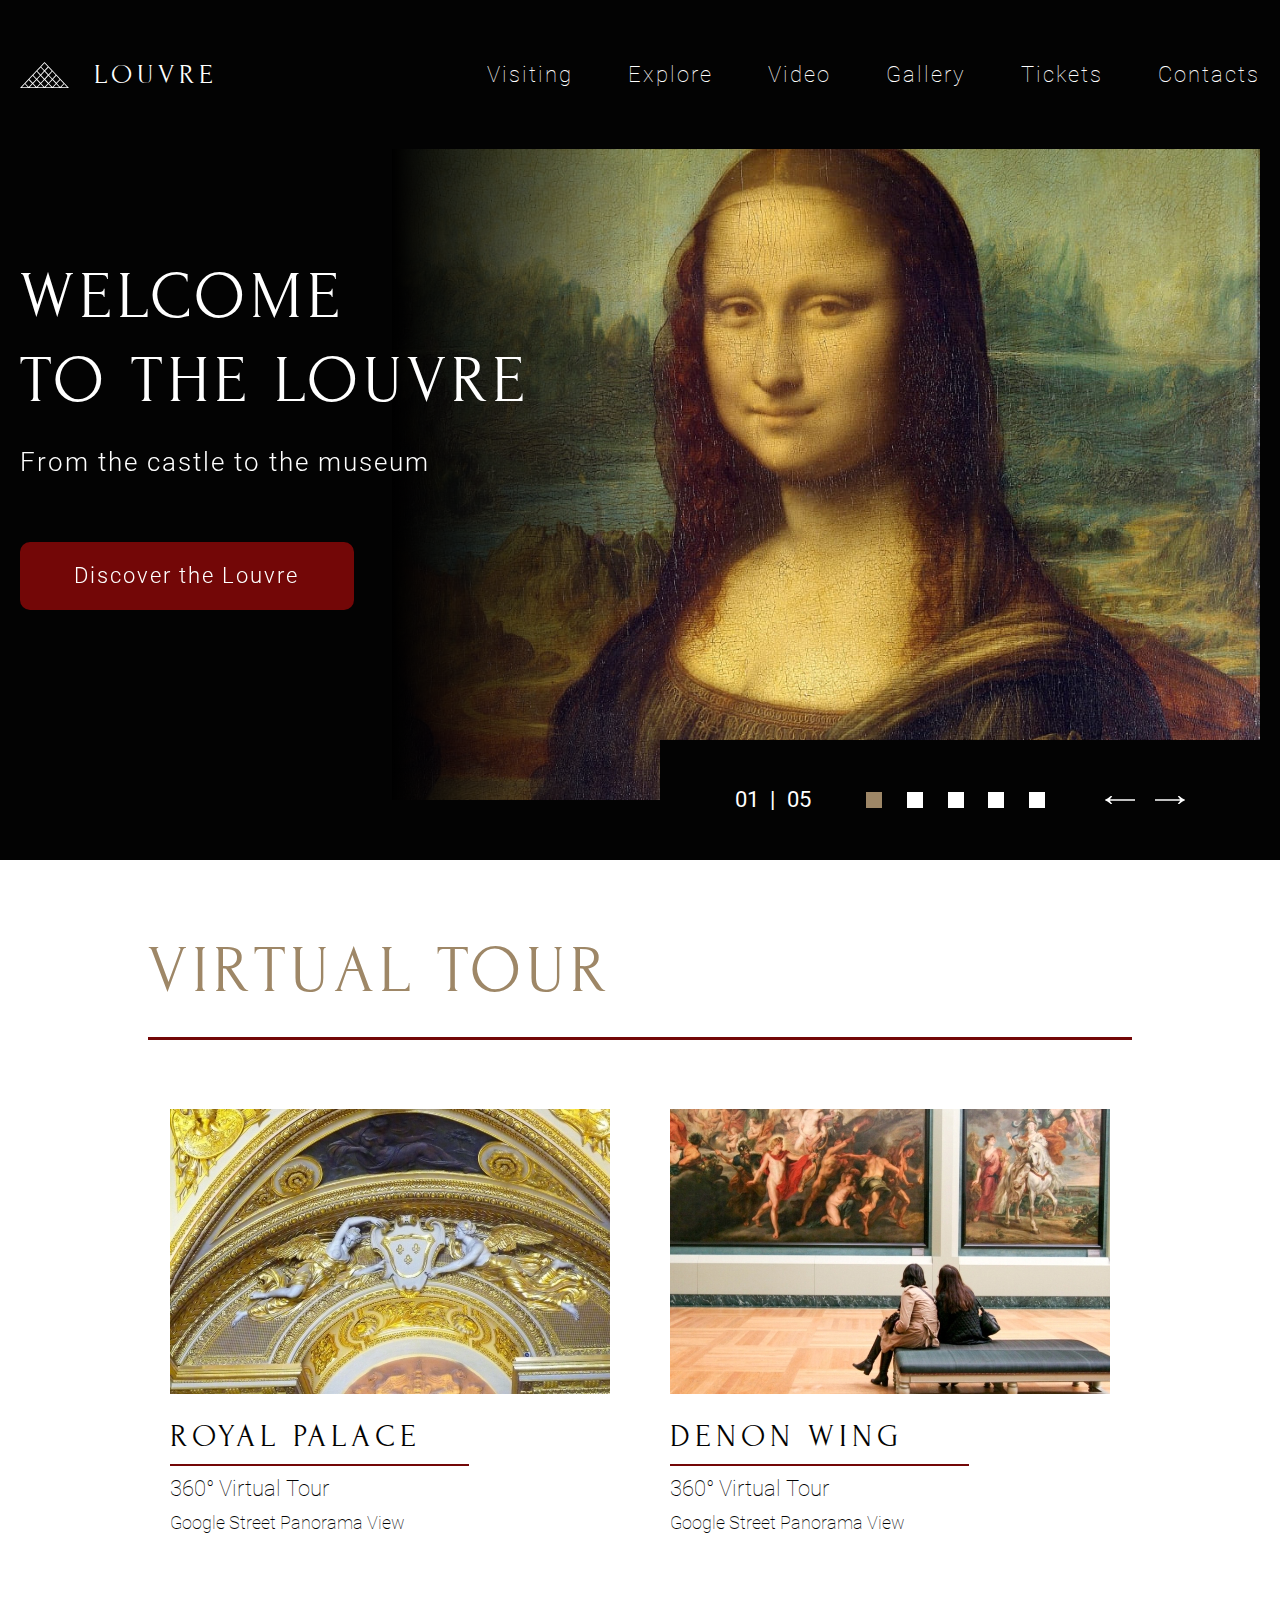
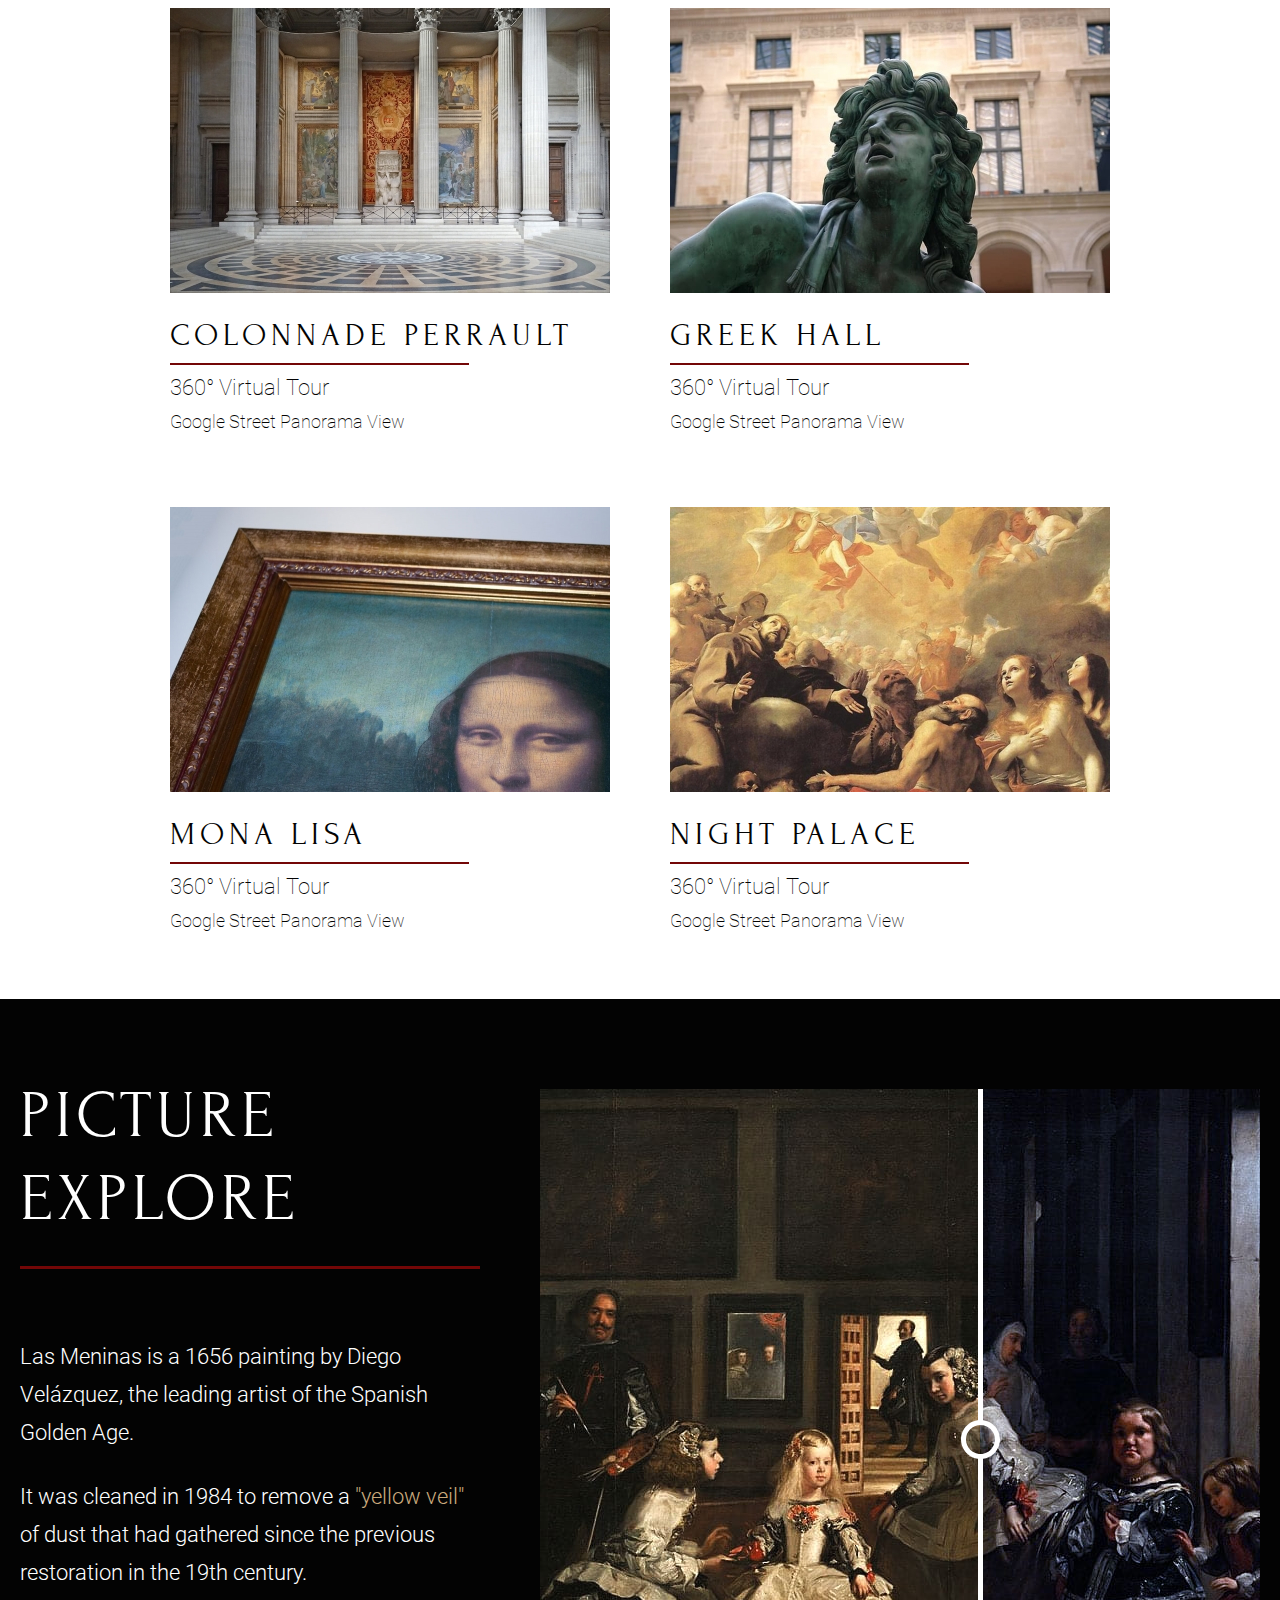
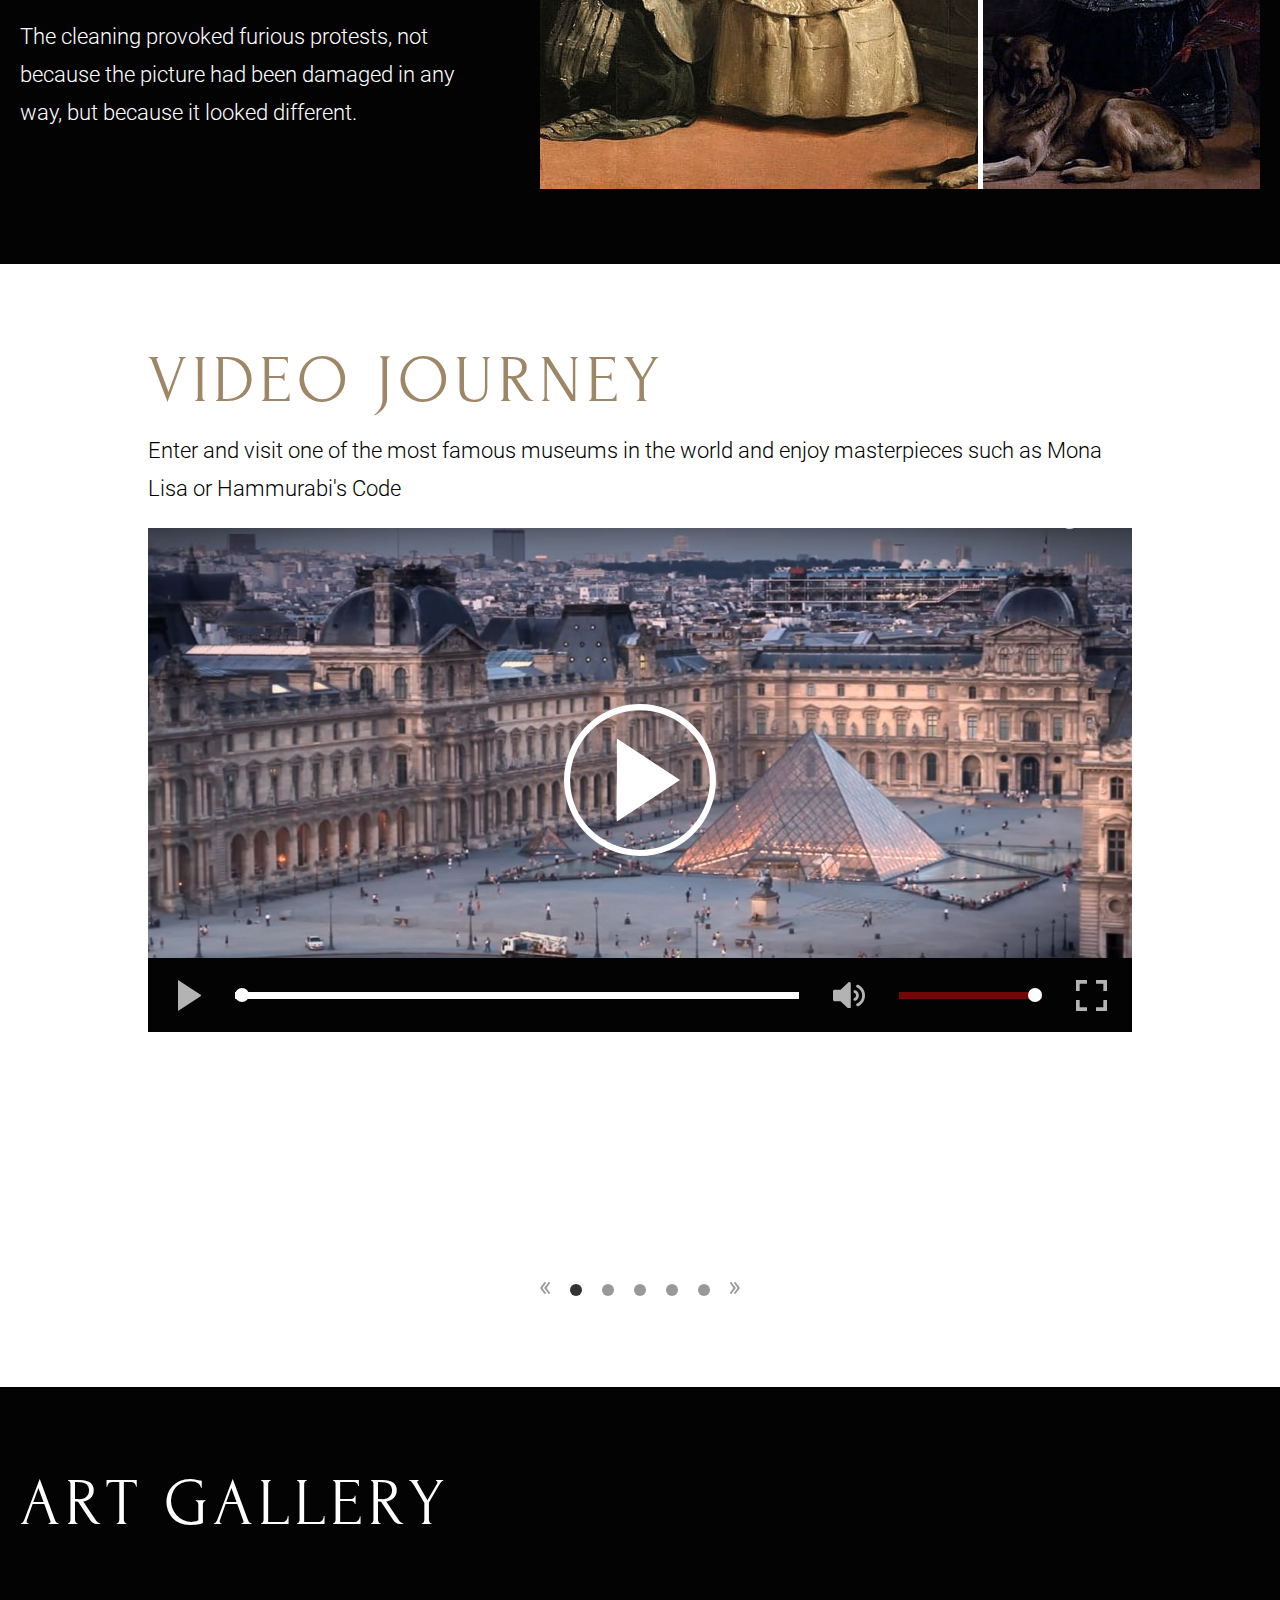
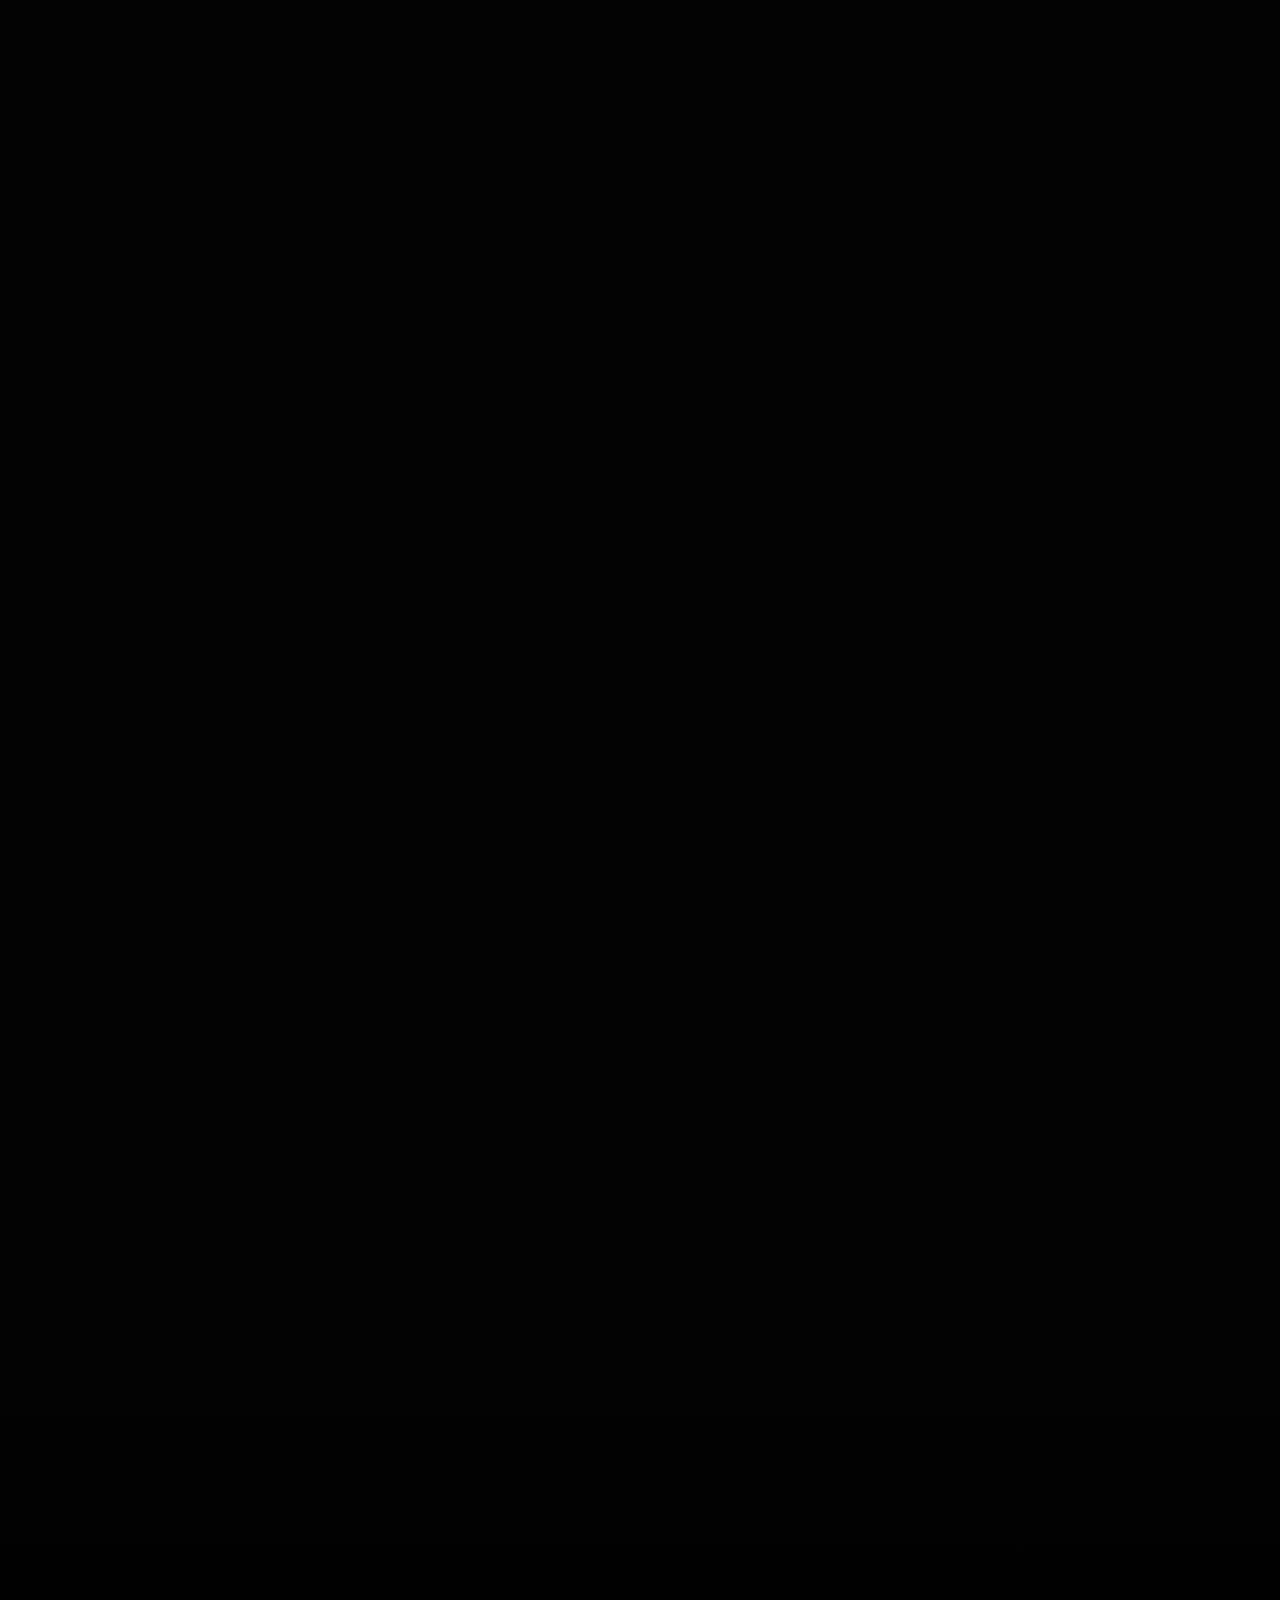
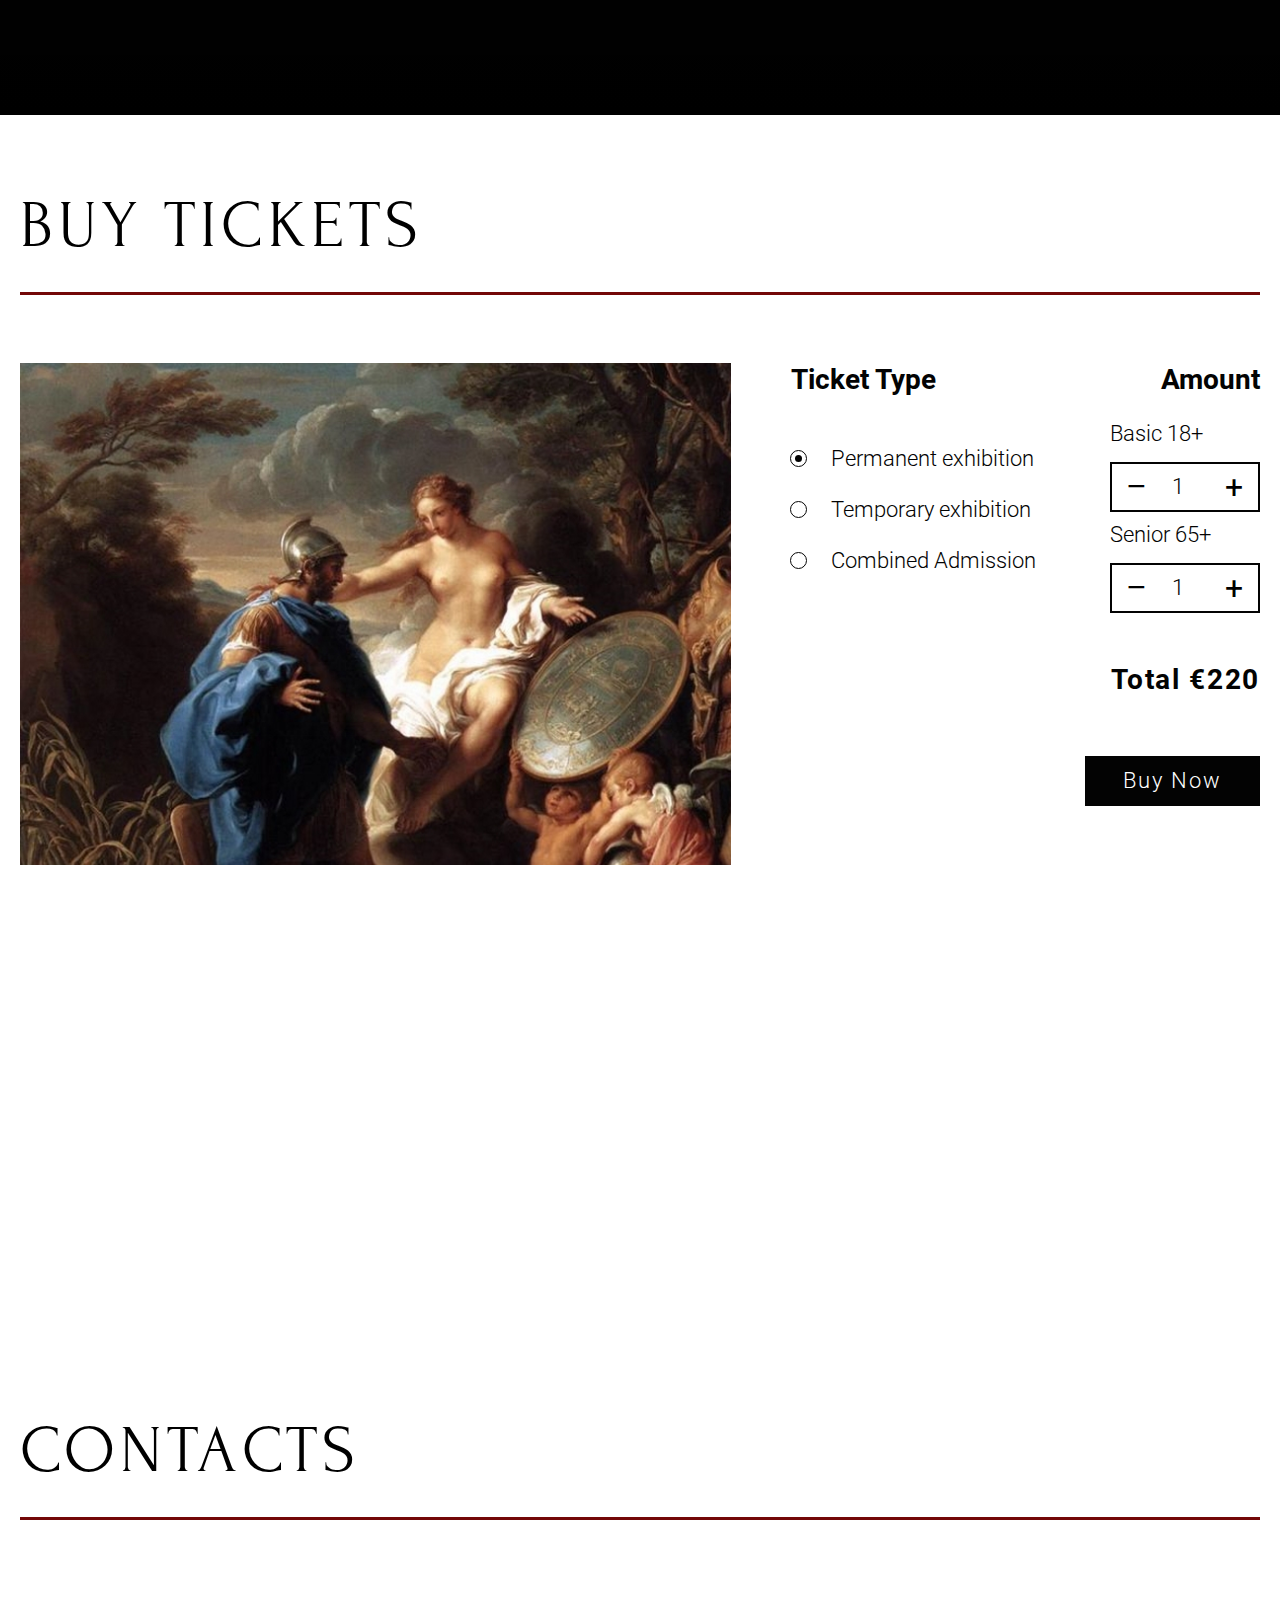
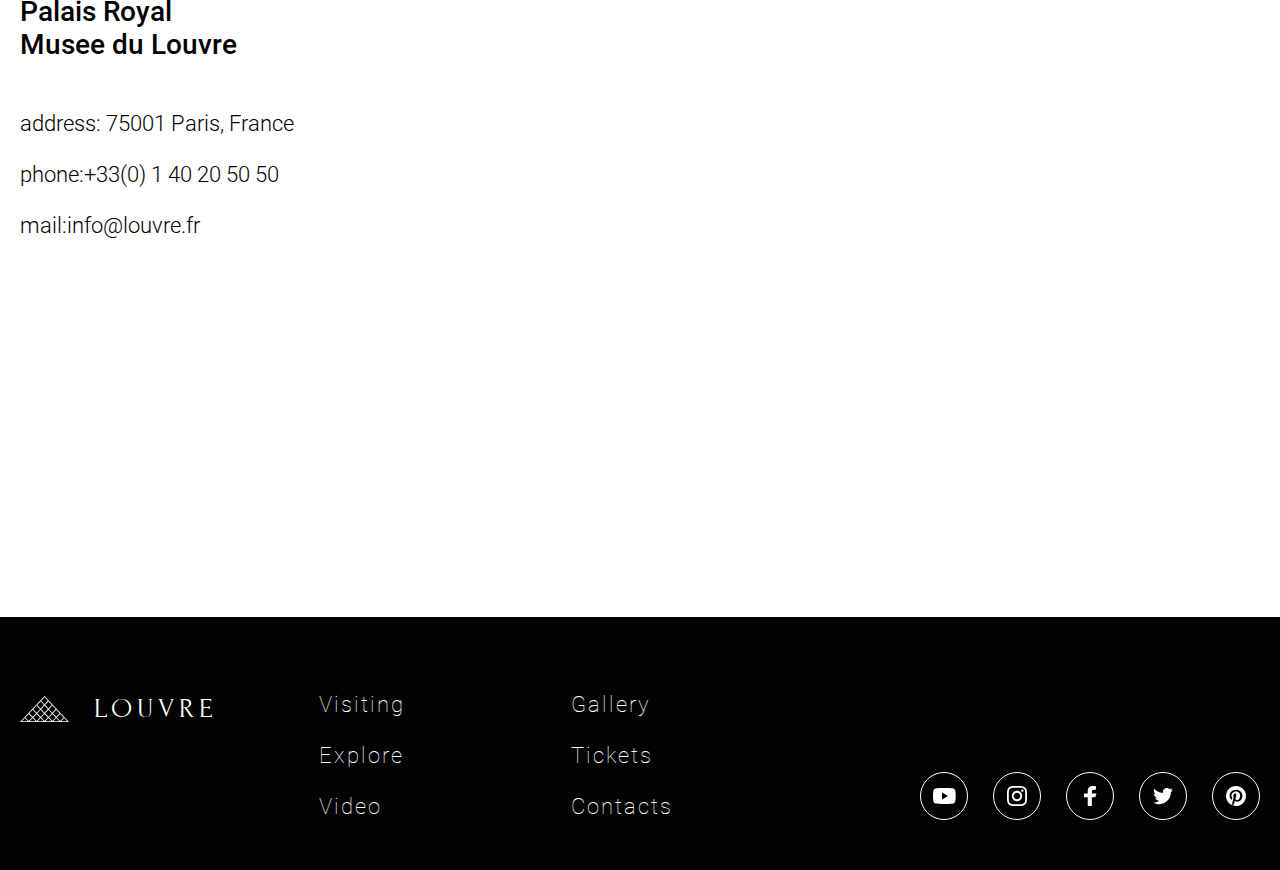
==== commit 94324567: "feat: add animation to gallery section" ====
--- a/index.html
+++ b/index.html
@@ -1,4 +1,4 @@
-<!doctype html><html lang="en"><head><meta charset="UTF-8"><meta http-equiv="X-UA-Compatible" content="IE=edge"><meta name="viewport" content="width=device-width,initial-scale=1"><script src="https://api.mapbox.com/mapbox-gl-js/v2.3.1/mapbox-gl.js"></script><link href="https://api.mapbox.com/mapbox-gl-js/v2.3.1/mapbox-gl.css" rel="stylesheet"/><link rel="shortcut icon" href="assets/favicon.ico" type="image/x-icon"><title>Museum</title><script defer="defer" src="main.4b3b117bc65721d71e81.js"></script><link href="main.ad96fb02e82996cbc76b.css" rel="stylesheet"></head><body><div class="wrapper"><div class="content-flex"><header class="header bg-dark" id="header"><div class="container-width"><div class="header__flex"><a class="header__logotype logotype" href="#header"><span class="logotype__img"></span><h1 class="logotype__title">Louvre</h1></a><div class="header__burger burger"><span class="burger__span"></span></div><nav class="header__navigation navigation"><ul class="navigation__list"><li class="navigation__item"><a href="#visiting" class="navigation__link">Visiting</a></li><li class="navigation__item"><a href="#explore" class="navigation__link">Explore</a></li><li class="navigation__item"><a href="#video" class="navigation__link">Video</a></li><li class="navigation__item"><a href="#gallery" class="navigation__link">Gallery</a></li><li class="navigation__item"><a href="#tickets" class="navigation__link">Tickets</a></li><li class="navigation__item"><a href="#contacts" class="navigation__link">Contacts</a></li></ul><div class="navigation__bottom navigation-bottom"><div class="navigation-bottom__images"><div class="navigation-bottom__img navigation-bottom__img-1"></div><div class="navigation-bottom__img navigation-bottom__img-2"></div><div class="navigation-bottom__img navigation-bottom__img-3"></div></div><div class="navigation-bottom__social social"><ul class="social__list"><li class="social__item"><a class="social__link youtube" href="https://www.youtube.com/user/louvre" target="blank"></a></li><li class="social__item"><a class="social__link instagram" href="https://www.instagram.com/museelouvre/" target="blank"></a></li><li class="social__item"><a class="social__link facebook" href="https://www.facebook.com/museedulouvre" target="blank"></a></li><li class="social__item"><a class="social__link twitter" href="http://twitter.com/museelouvre" target="blank"></a></li><li class="social__item"><a class="social__link pinterest" href="https://www.pinterest.fr/museedulouvre/" target="blank"></a></li></ul></div></div></nav></div></div></header><main class="main"><section class="welcome bg-dark" id="welcome"><div class="container-width"><div class="welcome__flex"><div class="welcome__text text-welcome"><h2 class="text-welcome__title title">Welcome<br>to the Louvre</h2><p class="text-welcome__subtitle">From the castle to the museum</p><a class="text-welcome__link button-welcome" href="tours/tour1.html" target="_blank">Discover the Louvre</a></div><div class="welcome__slider"><div class="welcome__slides slides-welcome"><img class="slides-welcome__slide" src="assets/img/welcome-slider/1.jpg" alt="Painting"> <img class="slides-welcome__slide" src="assets/img/welcome-slider/2.jpg" alt="Painting"> <img class="slides-welcome__slide" src="assets/img/welcome-slider/3.jpg" alt="Painting"> <img class="slides-welcome__slide" src="assets/img/welcome-slider/4.jpg" alt="Painting"> <img class="slides-welcome__slide" src="assets/img/welcome-slider/5.jpg" alt="Painting"></div><div class="welcome__pagination welcome-pagination"><p class="welcome-pagination__order"><span class="welcome-pagination__actual">01</span> | <span class="welcome-pagination__total">05</span></p><ul class="welcome-pagination__list"><li class="welcome-pagination__item"><a class="welcome-pagination__link welcome-pagination__active-link" href="#"></a></li><li class="welcome-pagination__item"><a class="welcome-pagination__link" href="#"></a></li><li class="welcome-pagination__item"><a class="welcome-pagination__link" href="#"></a></li><li class="welcome-pagination__item"><a class="welcome-pagination__link" href="#"></a></li><li class="welcome-pagination__item"><a class="welcome-pagination__link" href="#"></a></li></ul><div class="welcome-pagination__buttons"><button class="welcome-pagination__button welcome-pagination__prev"></button> <button class="welcome-pagination__button welcome-pagination__next"></button></div></div></div></div></div></section><section class="visiting bg-light" id="visiting"><div class="container"><h2 class="visiting__title title border-bottom">Virtual tour</h2><div class="visiting__cards"><a class="visiting__card tour-card" href="tours/tour2.html" target="_blank"><img class="tour-card__img" src="assets/img/virtual-tour/visiting-1.jpg" alt="Royal Palace"><h3 class="tour-card__title">Royal Palace</h3><p class="tour-card__paragraph-1">360° Virtual Tour</p><p class="tour-card__paragraph-2">Google Street Panorama View</p></a><a class="visiting__card tour-card" href="tours/tour3.html" target="_blank"><img class="tour-card__img" src="assets/img/virtual-tour/visiting-2.jpg" alt="Denon Wing"><h3 class="tour-card__title">Denon Wing</h3><p class="tour-card__paragraph-1">360° Virtual Tour</p><p class="tour-card__paragraph-2">Google Street Panorama View</p></a><a class="visiting__card tour-card" href="tours/tour4.html" target="_blank"><img class="tour-card__img" src="assets/img/virtual-tour/visiting-3.jpg" alt="Colonnade Perrault"><h3 class="tour-card__title">Colonnade Perrault</h3><p class="tour-card__paragraph-1">360° Virtual Tour</p><p class="tour-card__paragraph-2">Google Street Panorama View</p></a><a class="visiting__card tour-card" href="tours/tour5.html" target="_blank"><img class="tour-card__img" src="assets/img/virtual-tour/visiting-4.jpg" alt="Greek hall"><h3 class="tour-card__title">Greek hall</h3><p class="tour-card__paragraph-1">360° Virtual Tour</p><p class="tour-card__paragraph-2">Google Street Panorama View</p></a><a class="visiting__card tour-card" href="tours/tour6.html" target="_blank"><img class="tour-card__img" src="assets/img/virtual-tour/visiting-5.jpg" alt="Mona Lisa"><h3 class="tour-card__title">Mona Lisa</h3><p class="tour-card__paragraph-1">360° Virtual Tour</p><p class="tour-card__paragraph-2">Google Street Panorama View</p></a><a class="visiting__card tour-card" href="tours/tour7.html" target="_blank"><img class="tour-card__img" src="assets/img/virtual-tour/visiting-6.jpg" alt="Night Palace"><h3 class="tour-card__title">Night Palace</h3><p class="tour-card__paragraph-1">360° Virtual Tour</p><p class="tour-card__paragraph-2">Google Street Panorama View</p></a></div></div></section><section class="explore bg-dark" id="explore"><div class="container-width"><div class="explore__flex"><div class="explore__text explore-text"><h2 class="explore-text__title title border-bottom">Picture explore</h2><p class="explore-text__paragraph">Las Meninas is a 1656 painting by Diego Velázquez, the leading artist of the Spanish Golden Age.</p><p class="explore-text__paragraph">It was cleaned in 1984 to remove a <span class="yellow">"yellow veil"</span> of dust that had gathered since the previous restoration in the 19th century.</p><p class="explore-text__paragraph">The cleaning provoked furious protests, not because the picture had been damaged in any way, but because it looked different.</p></div><div class="explore__slider compare"><img class="compare__cursor" src="assets/svg/explore_slider.svg" alt="Meninas"><div class="compare__background"></div></div></div></div></section><section class="video bg-light" id="video"><div class="container"><div class="video__flex"><div class="video__text video-text"><h2 class="video-text__title title">Video journey</h2><p class="video-text__paragraph">Enter and visit one of the most famous museums in the world and enjoy masterpieces such as Mona Lisa or Hammurabi's Code</p></div><div class="video__wrap player"><div class="player__btn"></div><video class="player__screen" src="assets/video/video0.mp4" poster="assets/video/poster0.jpg"></video><div class="player__controls controls"><button class="controls__play controls__btn play"></button> <input class="controls__progress progress" type="range" value="0" min="0" max="2" step="0.01" name="position"> <button class="controls__mute controls__btn sound" title="mute"></button> <input class="controls__volume progress" type="range" value="1" min="0" max="1" step="0.05" name="volume"> <button class="controls__full-screen controls__btn full-screen"></button></div></div><div class="video__iframes iframes"><iframe class="iframes__item" src="https://www.youtube.com/embed/aWmJ5DgyWPI"></iframe><iframe class="iframes__item" src="https://www.youtube.com/embed/Vi5D6FKhRmo"></iframe><iframe class="iframes__item" src="https://www.youtube.com/embed/NOhDysLnTvY"></iframe><iframe class="iframes__item" src="https://www.youtube.com/embed/2OR0OCr6uRE"></iframe><iframe class="iframes__item" src="https://www.youtube.com/embed/zp1BXPX8jcU"></iframe></div><ul class="video__pagination video-bullets"><li class="video-bullets__item"><button class="video-bullets__prev"></button></li><li class="video-bullets__item"><a href="#" class="video-bullets__link video-bullets__active-link"></a></li><li class="video-bullets__item"><a href="#" class="video-bullets__link"></a></li><li class="video-bullets__item"><a href="#" class="video-bullets__link"></a></li><li class="video-bullets__item"><a href="#" class="video-bullets__link"></a></li><li class="video-bullets__item"><a href="#" class="video-bullets__link"></a></li><li class="video-bullets__item"><button class="video-bullets__next"></button></li></ul></div></div></section><section class="gallery bg-dark" id="gallery"><div class="container-width"><h2 class="gallery__title title">art gallery</h2><div class="gallery__masonry"><img src="assets/img/galery/galery1.jpg" alt="Gallery image" class="gallery__img"> <img src="assets/img/galery/galery2.jpg" alt="Gallery image" class="gallery__img"> <img src="assets/img/galery/galery3.jpg" alt="Gallery image" class="gallery__img"> <img src="assets/img/galery/galery4.jpg" alt="Gallery image" class="gallery__img"> <img src="assets/img/galery/galery5.jpg" alt="Gallery image" class="gallery__img"> <img src="assets/img/galery/galery6.jpg" alt="Gallery image" class="gallery__img"> <img src="assets/img/galery/galery7.jpg" alt="Gallery image" class="gallery__img"> <img src="assets/img/galery/galery8.jpg" alt="Gallery image" class="gallery__img"> <img src="assets/img/galery/galery9.jpg" alt="Gallery image" class="gallery__img"> <img src="assets/img/galery/galery10.jpg" alt="Gallery image" class="gallery__img"> <img src="assets/img/galery/galery11.jpg" alt="Gallery image" class="gallery__img"> <img src="assets/img/galery/galery12.jpg" alt="Gallery image" class="gallery__img"> <img src="assets/img/galery/galery13.jpg" alt="Gallery image" class="gallery__img"> <img src="assets/img/galery/galery14.jpg" alt="Gallery image" class="gallery__img"> <img src="assets/img/galery/galery15.jpg" alt="Gallery image" class="gallery__img"></div><div class="gallery__shadow"></div></div></section><section class="tickets bg-light" id="tickets"><div class="container-width"><h2 class="tickets__title title border-bottom">Buy tickets</h2><div class="tickets__flex"><div class="tickets__img-wrap"><img src="assets/img/tickets.jpg" alt="Painting" class="tickets__img"></div><div class="tickets__type type-tickets"><h4 class="type-tickets__title">Ticket Type</h4><label class="type-tickets__item">Permanent exhibition <input class="type-tickets__input" name="ticket_type" type="radio" value="permanent_exhibition" checked="checked"> <span class="type-tickets__checkmark"></span></label> <label class="type-tickets__item">Temporary exhibition <input class="type-tickets__input" type="radio" name="ticket_type" value="temporary_exhibition"> <span class="type-tickets__checkmark"></span></label> <label class="type-tickets__item">Combined Admission <input class="type-tickets__input" type="radio" name="ticket_type" value="combined_admissionn"> <span class="type-tickets__checkmark"></span></label></div><div class="tickets__amount amount-tickets"><h4 class="amount-tickets__title">Amount</h4><div class="amount-tickets__basic number"><label class="number__label" for="basic">Basic 18+</label><div class="number__choose"><button class="number__btn" type="button" onclick="this.nextElementSibling.stepDown()">–</button> <input class="number__input" type="number" id="basic" min="0" max="20" value="1" readonly="readonly"> <button class="number__btn" type="button" onclick="this.previousElementSibling.stepUp()">+</button></div></div><div class="amount-tickets__senior number"><label class="number__label" for="senior">Senior 65+</label><div class="number__choose"><button class="number__btn" type="button" onclick="this.nextElementSibling.stepDown()">–</button> <input class="number__input" type="number" id="senior" min="0" max="20" value="1" readonly="readonly"> <button class="number__btn" type="button" onclick="this.previousElementSibling.stepUp()">+</button></div></div><p class="amount-tickets__total">Total €<span class="amount-tickets__total-cost">220</span></p><button class="amount-tickets__btn ticket-button">Buy Now</button></div></div></div><div class="popup"><div class="popup__container"><div class="popup__body"><button href="#" class="popup__close"></button><form action="#" class="popup__form form"><div class="form__fill"><div class="form__header"><div class="header-form__icon"></div><h2 class="header-form__title">Booking tickets</h2><p class="header-form__subtitle">Tour to Louvre</p></div><div class="form__datetime"><input class="form__date form__input" type="date" name="date" id="date" required> <input class="form__time form__input" type="time" name="time" id="time" required></div><input class="form__name form__input" name="name" id="name" required> <input class="form__email form__input" type="email" name="email" id="email" required> <input class="form__phone form__input" type="tel" name="phone" id="phone" required> <input class="form__ticket-type form__input" list="ticket-types" name="ticket-type" id="ticket-type"><datalist id="ticket-types"><option value="Permanent exhibition"></option><option value="Temporary exhibition"></option><option value="Combined Admission"></option></datalist><fieldset class="form__amount amount-form"><h5 class="amount-form__title">Entry ticket</h5><div class="amount-form__flex"><label for="basic-form" class="amount-form__label">Basic 18+ (20 €)</label><div class="amount-form__number number-form"><button class="number-form__btn" type="button" onclick="this.nextElementSibling.stepDown()">–</button> <input class="number-form__input" type="number" id="basic-form" min="0" max="20" value="1" readonly="readonly"> <button class="number-form__btn" type="button" onclick="this.previousElementSibling.stepUp()">+</button></div></div><div class="amount-form__flex"><label for="senior-form" class="amount-form__label">Senior 65+ (10 €)</label><div class="amount-form__number number-form"><button class="number-form__btn" type="button" onclick="this.nextElementSibling.stepDown()">–</button> <input class="number-form__input" type="number" id="senior-form" min="0" max="20" value="1" readonly="readonly"> <button class="number-form__btn" type="button" onclick="this.previousElementSibling.stepUp()">+</button></div></div></fieldset></div><div class="form__output"><div class="form__overview overview"><div class="overview__flex"><div class="overview__output"><h3 class="overview__title">Overview</h3><p class="overview__subtitle">Tour to Louvre</p><ul class="overview__list"><li class="overview__item overview__date">Friday, August 19</li><li class="overview__item overview__time">16 : 30</li><li class="overview__item overview__type">Temporary exhibition</li></ul></div><div class="overview__img"></div></div><div class="overview__price price-overview"><div class="price-overview__flex"><div class="price-overview__count-wrap"><div class="price-overview__count">2</div><p class="price-overview__font">Basic (20 €)</p></div><p class="price-overview__font">40 €</p></div><div class="price-overview__flex"><div class="price-overview__count-wrap"><div class="price-overview__count">2</div><p class="price-overview__font">Senior (10 €)</p></div><p class="price-overview__font">20 €</p></div><div class="price-overview__flex"><p class="price-overview__font-total">Total:</p><p class="price-overview__font-total">60 €</p></div></div></div><div class="form__payment card"><div class="card__front card__size front-card"><div class="front-card__top-flex"><div class="front-card__top-text"><div class="front-card__input-wrap"><label class="front-card__label" for="card-number">Card number</label> <input class="front-card__number front-card__input-height" type="card-number" name="card-number" id="card-number"></div><div class="front-card__input-wrap"><label class="front-card__label" for="card-date">Expiration date</label><div class="front-card__datetime" id="card-date"><input class="front-card__month front-card__input-height" type="number" name="card-month" id="card-month"> <input class="front-card__year front-card__input-height" type="number" name="card-year" id="card-year"></div></div></div><div class="front-card__img card-img"><div class="card-img__visa"></div><div class="card-img__mastercard"></div></div></div><div class="front-card__input-wrap"><label class="front-card__label" for="card-name">Cardholder name</label> <input class="front-card__name front-card__input-height" id="card-name"></div></div><div class="card__back card__size back-card"><div class="back-card__strip"></div><div class="back-card__cvv"><p class="back-card__cvv-title">cvc/cvv</p><input class="back-card__cvv-number" type="number" id="card-cvv"><p class="back-card__cvv-explanation">The last<br>3 or 4 digits on back<br>of the card</p></div></div></div><button class="overview__button" type="submit">Book</button></div></form></div></div></div></section><div class="parallax"></div><section class="contacts bg-light" id="contacts"><div class="container-width"><h2 class="contacts__title title border-bottom">Contacts</h2><div class="contacts__flex"><address class="contacts__address address"><p class="address__name">Palais Royal</p><p class="address__name address__name-indent">Musee du Louvre</p><ul class="address__list"><li class="address__item">address: 75001 Paris, France</li><li class="address__item">phone: <a class="address__link" href="tel:+33(0)140205050">+33(0) 1 40 20 50 50</a></li><li class="address__item">mail: <a class="address__link" href="mailto:info@louvre.fr">info@louvre.fr</a></li></ul></address><div class="contacts__img-wrap"></div></div></div></section></main></div><footer class="footer bg-dark"><div class="container-width"><div class="footer__flex"><a href="index.html" class="footer__logotype logotype"><span class="logotype__img"></span><p class="logotype__title">Louvre</p></a><div class="footer__inner-flex"><nav class="footer__navigation navigation-footer"><ul class="navigation-footer__list"><li class="navigation-footer__item"><a href="#visiting" class="navigation-footer__link">Visiting</a></li><li class="navigation-footer__item"><a href="#explore" class="navigation-footer__link">Explore</a></li><li class="navigation-footer__item"><a href="#video" class="navigation-footer__link">Video</a></li><li class="navigation-footer__item"><a href="#gallery" class="navigation-footer__link">Gallery</a></li><li class="navigation-footer__item"><a href="#tickets" class="navigation-footer__link">Tickets</a></li><li class="navigation-footer__item"><a href="#contacts" class="navigation-footer__link">Contacts</a></li></ul></nav><div class="footer__social social"><ul class="social__list"><li class="social__item"><a href="https://www.youtube.com/user/louvre" class="social__link youtube" target="blank"></a></li><li class="social__item"><a href="https://www.instagram.com/museelouvre/" class="social__link instagram" target="blank"></a></li><li class="social__item"><a href="https://www.facebook.com/museedulouvre" class="social__link facebook" target="blank"></a></li><li class="social__item"><a href="http://twitter.com/museelouvre" class="social__link twitter"></a></li><li class="social__item"><a href="https://www.pinterest.fr/museedulouvre/" class="social__link pinterest" target="blank"></a></li></ul></div></div></div></div></footer><!--! add to footer <div class="copyright bg-dark">
+<!doctype html><html lang="en"><head><meta charset="UTF-8"><meta http-equiv="X-UA-Compatible" content="IE=edge"><meta name="viewport" content="width=device-width,initial-scale=1"><script src="https://api.mapbox.com/mapbox-gl-js/v2.3.1/mapbox-gl.js"></script><link href="https://api.mapbox.com/mapbox-gl-js/v2.3.1/mapbox-gl.css" rel="stylesheet"/><link rel="shortcut icon" href="assets/favicon.ico" type="image/x-icon"><title>Museum</title><script defer="defer" src="main.358be4171131b81f8af4.js"></script><link href="main.eeee9ac6bf97a2c80aac.css" rel="stylesheet"></head><body><div class="wrapper"><div class="content-flex"><header class="header bg-dark" id="header"><div class="container-width"><div class="header__flex"><a class="header__logotype logotype" href="#header"><span class="logotype__img"></span><h1 class="logotype__title">Louvre</h1></a><div class="header__burger burger"><span class="burger__span"></span></div><nav class="header__navigation navigation"><ul class="navigation__list"><li class="navigation__item"><a href="#visiting" class="navigation__link">Visiting</a></li><li class="navigation__item"><a href="#explore" class="navigation__link">Explore</a></li><li class="navigation__item"><a href="#video" class="navigation__link">Video</a></li><li class="navigation__item"><a href="#gallery" class="navigation__link">Gallery</a></li><li class="navigation__item"><a href="#tickets" class="navigation__link">Tickets</a></li><li class="navigation__item"><a href="#contacts" class="navigation__link">Contacts</a></li></ul><div class="navigation__bottom navigation-bottom"><div class="navigation-bottom__images"><div class="navigation-bottom__img navigation-bottom__img-1"></div><div class="navigation-bottom__img navigation-bottom__img-2"></div><div class="navigation-bottom__img navigation-bottom__img-3"></div></div><div class="navigation-bottom__social social"><ul class="social__list"><li class="social__item"><a class="social__link youtube" href="https://www.youtube.com/user/louvre" target="blank"></a></li><li class="social__item"><a class="social__link instagram" href="https://www.instagram.com/museelouvre/" target="blank"></a></li><li class="social__item"><a class="social__link facebook" href="https://www.facebook.com/museedulouvre" target="blank"></a></li><li class="social__item"><a class="social__link twitter" href="http://twitter.com/museelouvre" target="blank"></a></li><li class="social__item"><a class="social__link pinterest" href="https://www.pinterest.fr/museedulouvre/" target="blank"></a></li></ul></div></div></nav></div></div></header><main class="main"><section class="welcome bg-dark" id="welcome"><div class="container-width"><div class="welcome__flex"><div class="welcome__text text-welcome"><h2 class="text-welcome__title title">Welcome<br>to the Louvre</h2><p class="text-welcome__subtitle">From the castle to the museum</p><a class="text-welcome__link button-welcome" href="tours/tour1.html" target="_blank">Discover the Louvre</a></div><div class="welcome__slider"><div class="welcome__slides slides-welcome"><img class="slides-welcome__slide" src="assets/img/welcome-slider/1.jpg" alt="Painting"> <img class="slides-welcome__slide" src="assets/img/welcome-slider/2.jpg" alt="Painting"> <img class="slides-welcome__slide" src="assets/img/welcome-slider/3.jpg" alt="Painting"> <img class="slides-welcome__slide" src="assets/img/welcome-slider/4.jpg" alt="Painting"> <img class="slides-welcome__slide" src="assets/img/welcome-slider/5.jpg" alt="Painting"></div><div class="welcome__pagination welcome-pagination"><p class="welcome-pagination__order"><span class="welcome-pagination__actual">01</span> | <span class="welcome-pagination__total">05</span></p><ul class="welcome-pagination__list"><li class="welcome-pagination__item"><a class="welcome-pagination__link welcome-pagination__active-link" href="#"></a></li><li class="welcome-pagination__item"><a class="welcome-pagination__link" href="#"></a></li><li class="welcome-pagination__item"><a class="welcome-pagination__link" href="#"></a></li><li class="welcome-pagination__item"><a class="welcome-pagination__link" href="#"></a></li><li class="welcome-pagination__item"><a class="welcome-pagination__link" href="#"></a></li></ul><div class="welcome-pagination__buttons"><button class="welcome-pagination__button welcome-pagination__prev"></button> <button class="welcome-pagination__button welcome-pagination__next"></button></div></div></div></div></div></section><section class="visiting bg-light" id="visiting"><div class="container"><h2 class="visiting__title title border-bottom">Virtual tour</h2><div class="visiting__cards"><a class="visiting__card tour-card" href="tours/tour2.html" target="_blank"><img class="tour-card__img" src="assets/img/virtual-tour/visiting-1.jpg" alt="Royal Palace"><h3 class="tour-card__title">Royal Palace</h3><p class="tour-card__paragraph-1">360° Virtual Tour</p><p class="tour-card__paragraph-2">Google Street Panorama View</p></a><a class="visiting__card tour-card" href="tours/tour3.html" target="_blank"><img class="tour-card__img" src="assets/img/virtual-tour/visiting-2.jpg" alt="Denon Wing"><h3 class="tour-card__title">Denon Wing</h3><p class="tour-card__paragraph-1">360° Virtual Tour</p><p class="tour-card__paragraph-2">Google Street Panorama View</p></a><a class="visiting__card tour-card" href="tours/tour4.html" target="_blank"><img class="tour-card__img" src="assets/img/virtual-tour/visiting-3.jpg" alt="Colonnade Perrault"><h3 class="tour-card__title">Colonnade Perrault</h3><p class="tour-card__paragraph-1">360° Virtual Tour</p><p class="tour-card__paragraph-2">Google Street Panorama View</p></a><a class="visiting__card tour-card" href="tours/tour5.html" target="_blank"><img class="tour-card__img" src="assets/img/virtual-tour/visiting-4.jpg" alt="Greek hall"><h3 class="tour-card__title">Greek hall</h3><p class="tour-card__paragraph-1">360° Virtual Tour</p><p class="tour-card__paragraph-2">Google Street Panorama View</p></a><a class="visiting__card tour-card" href="tours/tour6.html" target="_blank"><img class="tour-card__img" src="assets/img/virtual-tour/visiting-5.jpg" alt="Mona Lisa"><h3 class="tour-card__title">Mona Lisa</h3><p class="tour-card__paragraph-1">360° Virtual Tour</p><p class="tour-card__paragraph-2">Google Street Panorama View</p></a><a class="visiting__card tour-card" href="tours/tour7.html" target="_blank"><img class="tour-card__img" src="assets/img/virtual-tour/visiting-6.jpg" alt="Night Palace"><h3 class="tour-card__title">Night Palace</h3><p class="tour-card__paragraph-1">360° Virtual Tour</p><p class="tour-card__paragraph-2">Google Street Panorama View</p></a></div></div></section><section class="explore bg-dark" id="explore"><div class="container-width"><div class="explore__flex"><div class="explore__text explore-text"><h2 class="explore-text__title title border-bottom">Picture explore</h2><p class="explore-text__paragraph">Las Meninas is a 1656 painting by Diego Velázquez, the leading artist of the Spanish Golden Age.</p><p class="explore-text__paragraph">It was cleaned in 1984 to remove a <span class="yellow">"yellow veil"</span> of dust that had gathered since the previous restoration in the 19th century.</p><p class="explore-text__paragraph">The cleaning provoked furious protests, not because the picture had been damaged in any way, but because it looked different.</p></div><div class="explore__slider compare"><img class="compare__cursor" src="assets/svg/explore_slider.svg" alt="Meninas"><div class="compare__background"></div></div></div></div></section><section class="video bg-light" id="video"><div class="container"><div class="video__flex"><div class="video__text video-text"><h2 class="video-text__title title">Video journey</h2><p class="video-text__paragraph">Enter and visit one of the most famous museums in the world and enjoy masterpieces such as Mona Lisa or Hammurabi's Code</p></div><div class="video__wrap player"><div class="player__btn"></div><video class="player__screen" src="assets/video/video0.mp4" poster="assets/video/poster0.jpg"></video><div class="player__controls controls"><button class="controls__play controls__btn play"></button> <input class="controls__progress progress" type="range" value="0" min="0" max="2" step="0.01" name="position"> <button class="controls__mute controls__btn sound" title="mute"></button> <input class="controls__volume progress" type="range" value="1" min="0" max="1" step="0.05" name="volume"> <button class="controls__full-screen controls__btn full-screen"></button></div></div><div class="video__iframes iframes"><iframe class="iframes__item" src="https://www.youtube.com/embed/aWmJ5DgyWPI"></iframe><iframe class="iframes__item" src="https://www.youtube.com/embed/Vi5D6FKhRmo"></iframe><iframe class="iframes__item" src="https://www.youtube.com/embed/NOhDysLnTvY"></iframe><iframe class="iframes__item" src="https://www.youtube.com/embed/2OR0OCr6uRE"></iframe><iframe class="iframes__item" src="https://www.youtube.com/embed/zp1BXPX8jcU"></iframe></div><ul class="video__pagination video-bullets"><li class="video-bullets__item"><button class="video-bullets__prev"></button></li><li class="video-bullets__item"><a href="#" class="video-bullets__link video-bullets__active-link"></a></li><li class="video-bullets__item"><a href="#" class="video-bullets__link"></a></li><li class="video-bullets__item"><a href="#" class="video-bullets__link"></a></li><li class="video-bullets__item"><a href="#" class="video-bullets__link"></a></li><li class="video-bullets__item"><a href="#" class="video-bullets__link"></a></li><li class="video-bullets__item"><button class="video-bullets__next"></button></li></ul></div></div></section><section class="gallery bg-dark" id="gallery"><div class="container-width"><h2 class="gallery__title title">art gallery</h2><div class="gallery__masonry hidden_images"><img src="assets/img/galery/galery1.jpg" alt="Gallery image" class="gallery__img"> <img src="assets/img/galery/galery2.jpg" alt="Gallery image" class="gallery__img"> <img src="assets/img/galery/galery3.jpg" alt="Gallery image" class="gallery__img"> <img src="assets/img/galery/galery4.jpg" alt="Gallery image" class="gallery__img"> <img src="assets/img/galery/galery5.jpg" alt="Gallery image" class="gallery__img"> <img src="assets/img/galery/galery6.jpg" alt="Gallery image" class="gallery__img"> <img src="assets/img/galery/galery7.jpg" alt="Gallery image" class="gallery__img"> <img src="assets/img/galery/galery8.jpg" alt="Gallery image" class="gallery__img"> <img src="assets/img/galery/galery9.jpg" alt="Gallery image" class="gallery__img"> <img src="assets/img/galery/galery10.jpg" alt="Gallery image" class="gallery__img"> <img src="assets/img/galery/galery11.jpg" alt="Gallery image" class="gallery__img"> <img src="assets/img/galery/galery12.jpg" alt="Gallery image" class="gallery__img"> <img src="assets/img/galery/galery13.jpg" alt="Gallery image" class="gallery__img"> <img src="assets/img/galery/galery14.jpg" alt="Gallery image" class="gallery__img"> <img src="assets/img/galery/galery15.jpg" alt="Gallery image" class="gallery__img"></div><div class="gallery__shadow"></div></div></section><section class="tickets bg-light" id="tickets"><div class="container-width"><h2 class="tickets__title title border-bottom">Buy tickets</h2><div class="tickets__flex"><div class="tickets__img-wrap"><img src="assets/img/tickets.jpg" alt="Painting" class="tickets__img"></div><div class="tickets__type type-tickets"><h4 class="type-tickets__title">Ticket Type</h4><label class="type-tickets__item">Permanent exhibition <input class="type-tickets__input" name="ticket_type" type="radio" value="permanent_exhibition" checked="checked"> <span class="type-tickets__checkmark"></span></label> <label class="type-tickets__item">Temporary exhibition <input class="type-tickets__input" type="radio" name="ticket_type" value="temporary_exhibition"> <span class="type-tickets__checkmark"></span></label> <label class="type-tickets__item">Combined Admission <input class="type-tickets__input" type="radio" name="ticket_type" value="combined_admissionn"> <span class="type-tickets__checkmark"></span></label></div><div class="tickets__amount amount-tickets"><h4 class="amount-tickets__title">Amount</h4><div class="amount-tickets__basic number"><label class="number__label" for="basic">Basic 18+</label><div class="number__choose"><button class="number__btn" type="button" onclick="this.nextElementSibling.stepDown()">–</button> <input class="number__input" type="number" id="basic" min="0" max="20" value="1" readonly="readonly"> <button class="number__btn" type="button" onclick="this.previousElementSibling.stepUp()">+</button></div></div><div class="amount-tickets__senior number"><label class="number__label" for="senior">Senior 65+</label><div class="number__choose"><button class="number__btn" type="button" onclick="this.nextElementSibling.stepDown()">–</button> <input class="number__input" type="number" id="senior" min="0" max="20" value="1" readonly="readonly"> <button class="number__btn" type="button" onclick="this.previousElementSibling.stepUp()">+</button></div></div><p class="amount-tickets__total">Total €<span class="amount-tickets__total-cost">220</span></p><button class="amount-tickets__btn ticket-button">Buy Now</button></div></div></div><div class="popup popup__hidden"><div class="popup__container"><div class="popup__body popup__body-close"><button class="popup__close"></button><form action="#" class="popup__form form"><div class="form__fill"><div class="form__header"><div class="header-form__icon"></div><h2 class="header-form__title">Booking tickets</h2><p class="header-form__subtitle">Tour to Louvre</p></div><div class="form__datetime"><input class="form__date form__input" type="date" name="date" id="date" required> <input class="form__time form__input" type="time" name="time" id="time" min="09:00:00" max="18:00:00" step="1800" required></div><div class="form__input-wrap form__input-img-name"><input class="form__name form__input" placeholder="Name" name="name" id="name" required></div><div class="form__input-wrap form__input-img-email"><input class="form__email form__input" placeholder="Email" type="email" name="email" id="email" required></div><div class="form__input-wrap form__input-img-phone"><input class="form__phone form__input" placeholder="Phone" type="tel" name="phone" id="phone" required></div><div class="form__input-wrap form__input-img-type"><input class="form__ticket-type form__input" placeholder="Ticket type" name="ticket-type" id="ticket-type" autocomplete="off"> <button class="form__ticket-type-button" type="menu"></button><ul class="form__ticket-type-list form__ticket-type-list-hidden"><li class="form__ticket-type-item">Permanent exhibition</li><li class="form__ticket-type-item">Temporary exhibition</li><li class="form__ticket-type-item">Combined Admission</li></ul></div><fieldset class="form__amount amount-form"><h5 class="amount-form__title">Entry ticket</h5><div class="amount-form__flex"><label for="basic-form" class="amount-form__label">Basic 18+ (<span class="basic-cost">0</span> €)</label><div class="amount-form__number number-form"><button class="number-form__btn" type="button" onclick="this.nextElementSibling.stepDown()">–</button> <input class="number-form__input" type="number" id="basic-form" min="0" max="20" value="2" readonly="readonly"> <button class="number-form__btn" type="button" onclick="this.previousElementSibling.stepUp()">+</button></div></div><div class="amount-form__flex"><label for="senior-form" class="amount-form__label">Senior 65+ (<span class="senior-cost">0</span> €)</label><div class="amount-form__number number-form"><button class="number-form__btn" type="button" onclick="this.nextElementSibling.stepDown()">–</button> <input class="number-form__input" type="number" id="senior-form" min="0" max="20" value="2" readonly="readonly"> <button class="number-form__btn" type="button" onclick="this.previousElementSibling.stepUp()">+</button></div></div></fieldset></div><div class="form__output"><div class="form__overview overview"><div class="overview__flex"><div class="overview__output"><h3 class="overview__title">Overview</h3><p class="overview__subtitle">Tour to Louvre</p><ul class="overview__list"><li class="overview__item overview__date"></li><li class="overview__item overview__time"></li><li class="overview__item overview__type">Ticket Type</li></ul></div><div class="overview__img"></div></div><div class="overview__price price-overview"><div class="price-overview__flex"><div class="price-overview__count-wrap"><div class="price-overview__count basic-count"></div><p class="price-overview__font">Basic (<span class="basic-cost">0</span> €)</p></div><p class="price-overview__font"><span class="total-basic"></span> €</p></div><div class="price-overview__flex"><div class="price-overview__count-wrap"><div class="price-overview__count senior-count"></div><p class="price-overview__font">Senior (<span class="senior-cost">0</span> €)</p></div><p class="price-overview__font"><span class="total-senior"></span> €</p></div><div class="price-overview__flex"><p class="price-overview__font-total">Total:</p><p class="price-overview__font-total"><span class="total-tickets-cost"></span> €</p></div></div></div><div class="form__payment card"><div class="card__front card__size front-card"><div class="front-card__top-flex"><div class="front-card__top-text"><div class="front-card__input-wrap"><label class="front-card__label" for="card-number">Card number</label> <input class="front-card__number front-card__input-height" type="card-number" name="card-number" id="card-number"></div><div class="front-card__input-wrap"><label class="front-card__label" for="card-date">Expiration date</label><div class="front-card__datetime" id="card-date"><input class="front-card__month front-card__input-height" type="number" name="card-month" id="card-month"> <input class="front-card__year front-card__input-height" type="number" name="card-year" id="card-year"></div></div></div><div class="front-card__img card-img"><div class="card-img__visa"></div><div class="card-img__mastercard"></div></div></div><div class="front-card__input-wrap"><label class="front-card__label" for="card-name">Cardholder name</label> <input class="front-card__name front-card__input-height" id="card-name"></div></div><div class="card__back card__size back-card"><div class="back-card__strip"></div><div class="back-card__cvv"><p class="back-card__cvv-title">cvc/cvv</p><input class="back-card__cvv-number" type="number" id="card-cvv"><p class="back-card__cvv-explanation">The last<br>3 or 4 digits on back<br>of the card</p></div></div></div><button class="overview__button form-button" type="submit">Book</button></div></form></div></div></div></section><div class="parallax"></div><section class="contacts bg-light" id="contacts"><div class="container-width"><h2 class="contacts__title title border-bottom">Contacts</h2><div class="contacts__flex"><address class="contacts__address address"><p class="address__name">Palais Royal</p><p class="address__name address__name-indent">Musee du Louvre</p><ul class="address__list"><li class="address__item">address: 75001 Paris, France</li><li class="address__item">phone: <a class="address__link" href="tel:+33(0)140205050">+33(0) 1 40 20 50 50</a></li><li class="address__item">mail: <a class="address__link" href="mailto:info@louvre.fr">info@louvre.fr</a></li></ul></address><div class="contacts__img-wrap"></div></div></div></section></main></div><footer class="footer bg-dark"><div class="container-width"><div class="footer__flex"><a href="index.html" class="footer__logotype logotype"><span class="logotype__img"></span><p class="logotype__title">Louvre</p></a><div class="footer__inner-flex"><nav class="footer__navigation navigation-footer"><ul class="navigation-footer__list"><li class="navigation-footer__item"><a href="#visiting" class="navigation-footer__link">Visiting</a></li><li class="navigation-footer__item"><a href="#explore" class="navigation-footer__link">Explore</a></li><li class="navigation-footer__item"><a href="#video" class="navigation-footer__link">Video</a></li><li class="navigation-footer__item"><a href="#gallery" class="navigation-footer__link">Gallery</a></li><li class="navigation-footer__item"><a href="#tickets" class="navigation-footer__link">Tickets</a></li><li class="navigation-footer__item"><a href="#contacts" class="navigation-footer__link">Contacts</a></li></ul></nav><div class="footer__social social"><ul class="social__list"><li class="social__item"><a href="https://www.youtube.com/user/louvre" class="social__link youtube" target="blank"></a></li><li class="social__item"><a href="https://www.instagram.com/museelouvre/" class="social__link instagram" target="blank"></a></li><li class="social__item"><a href="https://www.facebook.com/museedulouvre" class="social__link facebook" target="blank"></a></li><li class="social__item"><a href="http://twitter.com/museelouvre" class="social__link twitter"></a></li><li class="social__item"><a href="https://www.pinterest.fr/museedulouvre/" class="social__link pinterest" target="blank"></a></li></ul></div></div></div></div></footer><!--! add to footer <div class="copyright bg-dark">
       <div class="container">
         <div class="copyright__flex">
           <p class="copyright__time">© 2021</p>
--- a/main.eeee9ac6bf97a2c80aac.css
+++ b/main.eeee9ac6bf97a2c80aac.css
@@ -0,0 +1 @@
+*{padding:0;margin:0;border:0}*,*::before,*::after{-moz-box-sizing:border-box;-webkit-box-sizing:border-box;box-sizing:border-box}:focus,:active{outline:none}a:focus,a:active{outline:none}a,nav,footer,header,aside{display:block}html,body{height:100%;width:100%;font-size:100%;line-height:1;font-size:14px;-ms-text-size-adjust:100%;-moz-text-size-adjust:100%;-webkit-text-size-adjust:100%}input,button,textarea{font-family:inherit}input::-ms-clear{display:none}button{cursor:pointer}button::-moz-focus-inner{padding:0;border:0}a,a:visited{text-decoration:none}a:hover{text-decoration:none}ul li{list-style:none}img{vertical-align:top}h1,h2,h3,h4,h5,h6{font-size:inherit;font-weight:400}@font-face{font-family:"Forum";src:url(72bb4f04b68162dea06e.ttf)}@font-face{font-family:"Roboto";font-weight:200;src:url(1711b41f3ae4cb322eea.ttf)}@font-face{font-family:"Roboto";font-weight:300;src:url(8be2d1487420548b3b8d.ttf)}@font-face{font-family:"Roboto";font-weight:normal;src:url(a8d6ac03c7b96b7acb62.ttf)}@font-face{font-family:"Roboto";font-weight:500;src:url(7429a63c09f79a1760b0.ttf)}@font-face{font-family:"Roboto";font-weight:bold;src:url(75371f53f06181df75f1.ttf)}.burger{display:none}@media(max-width: 1024px){.burger{display:block;position:absolute;right:20px;width:32px;height:18px;cursor:pointer;z-index:5}.burger::before{content:"";position:absolute;top:0;left:0;width:100%;height:2px;background-color:#fff;transition:all .3s ease-in-out}.burger::after{content:"";left:0;position:absolute;bottom:0;width:100%;height:2px;background-color:#fff;transition:all .3s ease-in-out}.burger__span{left:0;position:absolute;top:50%;width:100%;height:2px;background-color:#fff;transform:scale(1) translate(0px, -50%);transition:all .3s ease-in-out}}.burger-active{transform:translateX(2px)}.burger-active span{transform:scale(0)}.burger-active::before{top:50%;transform:rotate(-45deg)}.burger-active::after{top:50%;transform:rotate(45deg)}.compare{top:15px;width:720px;height:700px;position:relative;background-image:url(ddf1b581be1a085f688e.jpg);background-size:contain;background-repeat:no-repeat;background-position:100% 100%}@media screen and (max-width: 760px){.compare{width:calc(100vw - 40px);height:calc(.97*(100vw - 40px))}}.compare__cursor{position:absolute;top:0;left:58.5%;height:100%}.compare__cursor:hover{cursor:pointer}.compare__background{margin-right:280px;width:440px;height:100%;background-image:url(3b3a009dce2ce5f3584c.jpg);background-size:cover;background-repeat:no-repeat;background-position:0 0}@media screen and (max-width: 760px){.compare__background{width:61%}}.address{padding-right:40px}.address__name{font-family:"Roboto";font-size:28px;line-height:33px;font-weight:500;letter-spacing:normal;text-transform:none;font-style:normal;color:#030303}@media(max-width: 1024px){.address__name{font-size:24px;line-height:28px}}@media(max-width: 768px){.address__name{font-size:20px;line-height:23px}}@media(max-width: 420px){.address__name{font-size:16px;line-height:19px}}.address__name-indent{margin-bottom:50px}@media(max-width: 1024px){.address__name-indent{margin-bottom:35px}}@media(max-width: 768px){.address__name-indent{margin-bottom:40px}}.address__item{margin-bottom:25px;display:flex;font-family:"Roboto";font-size:22px;line-height:26px;font-weight:300;letter-spacing:normal;text-transform:none;font-style:normal;color:#030303}@media(max-width: 1024px){.address__item{margin-bottom:15px;font-size:20px;line-height:23px}}@media(max-width: 768px){.address__item{font-size:18px;line-height:21px}}@media(max-width: 420px){.address__item{font-size:16px;line-height:19px}}.address__link{font-style:normal;color:#030303}.explore-text__title{color:#fff;margin:0 0 77px 0}@media screen and (max-width: 1480px){.explore-text__title{margin-bottom:calc(60px + 17*(100vw - 1024px)/456)}}@media(max-width: 1024px){.explore-text__title{margin-bottom:calc(40px + 20*(100vw - 768px)/256)}}@media(max-width: 768px){.explore-text__title{margin-bottom:40px}}.explore-text__paragraph{margin:0 0 26px 0;font-family:"Roboto";font-size:22px;line-height:38px;font-weight:300;letter-spacing:normal;text-transform:none;color:#fff}@media screen and (max-width: 1240px){.explore-text__paragraph{margin:0;font-size:20px;line-height:35px}.explore-text__paragraph:last-child{display:none}}@media(max-width: 768px){.explore-text__paragraph{display:none}}.yellow{color:#caaa7d}.navigation-footer__list{margin:0 40px 0 0;column-count:2;column-gap:150px}@media(max-width: 768px){.navigation-footer__list{margin:0;column-gap:140px}}@media screen and (max-width: 624px){.navigation-footer__list{column-count:3;column-gap:95px}}@media screen and (max-width: 460px){.navigation-footer__list{column-gap:calc(25px + 70*(100vw - 320px)/140)}}.navigation-footer__item{margin-bottom:25px}@media(max-width: 768px){.navigation-footer__item{margin-bottom:30px}}.navigation-footer__item:last-child,.navigation-footer__item:nth-child(3){margin:0}.navigation-footer__item:nth-child(3){margin:0}@media screen and (max-width: 624px){.navigation-footer__item:nth-child(3){margin-bottom:30px}}@media screen and (max-width: 624px){.navigation-footer__item:nth-child(2),.navigation-footer__item:nth-child(4),.navigation-footer__item:last-child{margin:0}}.navigation-footer__link{font-family:"Roboto";font-size:22px;line-height:26px;font-weight:200;letter-spacing:2px;text-transform:none;color:#fff;transition:all .3s ease-in-out}.navigation-footer__link:hover{color:#9e8767}@media(max-width: 1024px){.navigation-footer__link{font-size:calc(18px + 4*(100vw - 768px)/256);line-height:calc(21px + 5*(100vw - 768px)/256)}}@media(max-width: 768px){.navigation-footer__link{margin:0 auto;font-size:calc(16px + 2*(100vw - 420px)/348);line-height:calc(19px + 2*(100vw - 420px)/348)}}@media(max-width: 420px){.navigation-footer__link{font-size:16px;line-height:19px}}.overview{margin-bottom:10px}@media(max-width: 768px){.overview{margin-bottom:15px}}.overview__flex{display:flex;width:100%;align-items:center;justify-content:space-between}.overview__output{padding-right:20px}.overview__title{margin-bottom:2px;font-family:"Roboto";font-size:32px;line-height:37px;font-weight:500;letter-spacing:normal;text-transform:none;color:#272727}.overview__subtitle{margin-bottom:10px;font-family:"Roboto";font-size:22px;line-height:26px;font-weight:500;letter-spacing:normal;text-transform:none;color:#730707;opacity:.9}.overview__list{margin-bottom:22px}@media(max-width: 768px){.overview__list{margin-bottom:25px}}.overview__item{padding-left:30px;font-family:"Roboto";font-size:18px;line-height:21px;font-weight:300;letter-spacing:normal;text-transform:none;color:#030303;background-position:3px 3px;background-repeat:no-repeat;background-size:15px 15px}.overview__item:not(:last-child){margin-bottom:5px}.overview__date{background-image:url(b46608d2c5ebeeac44a2.svg)}.overview__time{background-image:url(ba179c4d53f8febc4e6c.svg)}.overview__type{background-image:url(b7bb953d367123fde85a.svg)}.overview__img{margin:0 0 auto auto;width:150px;height:120px;background-image:url(c5d59ad69caa2f7305f6.jpg);background-position:0 0;background-repeat:no-repeat;background-size:contain}@media(max-width: 768px){.overview__img{width:calc(120px + 30*(100vw - 420px)/348);height:calc(96px + 24*(100vw - 420px)/348)}}@media screen and (max-width: 360px){.overview__img{display:none}}.overview__button{margin:25px 0 0 auto}.amount-form{display:flex;flex-direction:column;gap:18px}.amount-form__title{padding-bottom:5px;font-family:"Forum";font-size:18px;line-height:20px;font-weight:normal;letter-spacing:normal;text-transform:capitalize;color:#9e8767;border-bottom:2px solid #9e8767}.amount-form__flex{display:flex;width:100%;align-items:center;justify-content:space-between}@media screen and (max-width: 360px){.amount-form__flex{flex-direction:column;gap:10px}}.amount-form__label{font-family:"Roboto";font-size:18px;line-height:21px;font-weight:normal;letter-spacing:normal;text-transform:none;color:#030303}.price-overview{display:flex;flex-direction:column}.price-overview__flex{display:flex;align-items:center;justify-content:space-between}.price-overview__flex:first-child{margin-bottom:5px}.price-overview__flex:nth-child(2){margin-bottom:10px;padding-bottom:10px;border-bottom:2px solid #730707}.price-overview__count-wrap{display:flex}.price-overview__count{margin-right:10px;width:32px;height:20px;border-radius:5px;font-family:"Roboto";font-size:18px;line-height:21px;font-weight:normal;letter-spacing:normal;text-transform:none;text-align:center;background-color:#030303;color:#a4a4a3}.price-overview__font{font-family:"Roboto";font-size:22px;line-height:26px;font-weight:normal;letter-spacing:normal;text-transform:none;color:#030303}.price-overview__font-total{font-family:"Roboto";font-size:32px;line-height:37px;font-weight:normal;letter-spacing:normal;text-transform:none;color:#030303}.form{display:flex;gap:40px}@media(max-width: 1024px){.form{flex-direction:column;gap:50px}}.form__fill{width:400px;display:flex;flex-direction:column}@media(max-width: 1024px){.form__fill{width:530px}}@media screen and (max-width: 590px){.form__fill{width:100%}}.form__header{margin-bottom:60px}@media(max-width: 1024px){.form__header{margin-bottom:calc(40px + 20*(100vw - 768px)/256)}}@media(max-width: 768px){.form__header{margin-bottom:40px}}.form__input{margin-bottom:20px;padding:15px 15px 15px 45px;width:100%;height:45px;font-family:"Roboto";font-size:18px;line-height:21px;font-weight:normal;letter-spacing:normal;text-transform:none;color:#030303;border:1px solid #030303}.form__input::placeholder{color:#030303}.form__input:focus{border-color:#bdbdbd;outline:0;box-shadow:0 0 0 3px rgba(158,158,158,.25)}.form__input-wrap{width:100%;position:relative}.form__input-wrap::before{content:"";position:absolute;left:15px;background-repeat:no-repeat;background-position:0 0}.form__input-img-name::before{width:13px;height:15px;top:15px;background-image:url(c8c445e5faacc5d29a28.svg)}.form__input-img-email::before{width:15px;height:11px;top:17px;background-image:url(f26e5eb184d2c4e1e10a.svg)}.form__input-img-phone::before{width:14px;height:23px;top:11px;background-image:url(2a4c5d11e27e21a18e13.svg)}.form__input-img-type::before{width:15px;height:15px;top:15px;background-image:url(b7bb953d367123fde85a.svg)}.form__datetime{width:100%;display:flex;column-gap:20px}@media(max-width: 420px){.form__datetime{flex-direction:column}}.form__date{padding:15px}.form__time{padding:15px}.form__ticket-type-button{width:17px;height:17px;position:absolute;top:15px;right:15px;background-color:transparent;background-image:url(8ecad3c73e8eb549b9d9.svg);background-repeat:no-repeat;background-position:0 0;transform:rotate(0deg)}.form__ticket-type-button-active{transform:rotate(180deg)}.form__ticket-type-list{width:inherit;position:absolute;top:calc(100% - 20px);left:0;border:1px solid #030303;border-top:none}.form__ticket-type-list-hidden{display:none}.form__ticket-type-item{padding:14px 15px 14px 45px;width:inherit;height:45px;font-family:"Roboto";font-size:18px;line-height:18px;font-weight:normal;letter-spacing:normal;text-transform:none;color:#030303;background-color:#fff}.form__ticket-type-item:hover{background-color:#e7e7e7;cursor:pointer}.form__amount{padding:10px 15px 15px;width:100%;border:1px solid #030303}.form__output{border:1px solid #272727;padding:25px 30px;width:530px;display:flex;flex-direction:column}@media(max-width: 420px){.form__output{padding:25px 15px}}@media screen and (max-width: 590px){.form__output{width:100%}}@media screen and (max-width: 405px){.form__output{border:none;padding:0}}.number-form{width:105px;height:25px;display:flex;align-items:center;justify-content:space-between;border:1px solid #030303}.number-form__btn{width:35px;background:#030303;font-family:"Roboto";font-size:22px;line-height:25px;font-weight:normal;letter-spacing:normal;text-transform:none;color:#fff}.number-form__input{width:35px;font-family:"Roboto";font-size:18px;line-height:21px;font-weight:300;letter-spacing:normal;text-transform:none;text-align:center}.card{position:relative;height:241px}@media screen and (max-width: 590px){.card{height:100%;display:flex;flex-direction:column;align-items:center}}.card__size{width:360px;height:211px}@media(max-width: 420px){.card__size{width:330px;height:209px}}@media screen and (max-width: 450px){.card__size{width:calc(330px + 30*(100vw - 420px)/30);height:calc(209px + 2*(100vw - 420px)/30)}}@media screen and (max-width: 405px){.card__size{width:100%;height:209px}}.card__front{position:relative;top:0;left:0;z-index:10}@media screen and (max-width: 590px){.card__front{position:static;margin-bottom:25px}}.card__back{position:absolute;top:30px;left:110px}@media screen and (max-width: 590px){.card__back{position:static}}.form-button{width:220px;height:45px;font-family:"Roboto";font-size:22px;line-height:26px;font-weight:normal;letter-spacing:normal;text-transform:none;color:#fff;background-color:#730707;transition:all .3s ease-in-out}.form-button:hover{background-color:#9e8767}.header-form__icon{width:85px;height:41px;background-image:url(e830eab7cd0e97a08d4c.svg);background-position:0 0;background-repeat:no-repeat;background-size:cover}.header-form__title{margin-bottom:15px;font-family:"Forum";font-size:50px;line-height:55px;font-weight:normal;letter-spacing:normal;text-transform:uppercase;color:#9e8767}@media(max-width: 768px){.header-form__title{font-size:calc(32px + 18*(100vw - 420px)/348);line-height:calc(35px + 20*(100vw - 420px)/348)}}.header-form__subtitle{padding-bottom:10px;font-family:"Roboto";font-size:18px;line-height:21px;font-weight:normal;letter-spacing:normal;text-transform:none;color:#730707;border-bottom:3px solid #730707}.back-card{padding-top:25px;border-radius:2px;display:flex;flex-direction:column;background-color:#939393}.back-card__strip{width:100%;height:45px;background:#030303}.back-card__cvv{margin:auto 20px 15px auto;width:75px;display:flex;flex-direction:column;gap:5px}.back-card__cvv-title{margin-left:10px;font-family:"Roboto";font-size:12px;line-height:14px;font-weight:normal;letter-spacing:normal;text-transform:none;text-transform:uppercase;color:#030303}.back-card__cvv-number{width:75px;height:35px;border:1px solid #a4a4a3}.back-card__cvv-number:focus{border-color:#212529;outline:0;box-shadow:0 0 0 3px rgba(158,158,158,.25)}.back-card__cvv-explanation{margin-left:10px;width:55px;font-family:"Roboto";font-size:10px;line-height:12px;font-weight:normal;letter-spacing:normal;text-transform:none;color:#030303}.front-card{padding:15px 20px;display:flex;flex-direction:column;border-radius:2px;background-color:#a4a4a3}.front-card__top-flex{display:flex;justify-content:space-between}.front-card__input-wrap{display:flex;flex-direction:column}.front-card__label{margin-bottom:5px;font-family:"Roboto";font-size:12px;line-height:14px;font-weight:normal;letter-spacing:normal;text-transform:none;color:#030303}.front-card__input-height{height:35px;border:1px solid #a4a4a3}.front-card__input-height:focus{border-color:#212529;outline:0;box-shadow:0 0 0 3px rgba(158,158,158,.25)}.front-card__number{margin-bottom:10px;width:215px}@media screen and (max-width: 405px){.front-card__number{width:100%}}.front-card__datetime{margin-bottom:10px;width:215px;display:flex;gap:15px}@media screen and (max-width: 405px){.front-card__datetime{width:100%}}.front-card__month{width:100px}@media screen and (max-width: 405px){.front-card__month{width:100%}}.front-card__year{width:100px}@media screen and (max-width: 405px){.front-card__year{width:100%}}.front-card__img{margin-top:20px;align-self:flex-start}.front-card__name{width:100%}.card-img{display:flex;flex-direction:column;align-items:flex-end;justify-content:center;gap:15px}@media screen and (max-width: 405px){.card-img{display:none}}.card-img__visa{width:55px;height:16px;background-image:url(7ae3702cb00dfbbba7df.svg)}.card-img__mastercard{width:53px;height:32px;background-image:url(c8e654dc5bd9916671f2.svg)}.logotype{margin-right:25px;max-height:33px;display:flex;align-items:center}@media(max-width: 768px){.logotype{max-height:41px}}@media(max-width: 420px){.logotype{max-height:20px}}.logotype__img{display:block;margin:0 25px 0 0;width:49px;height:26px;-webkit-mask-image:url(6fb7d0637f5a8839e4d3.svg);-webkit-mask-size:cover;background-color:#fff;transition:all .3s ease-in-out}@media(max-width: 420px){.logotype__img{width:29px;height:16px}}.logotype__title{font-family:"Forum";font-size:28px;line-height:31px;font-weight:normal;letter-spacing:5px;text-transform:uppercase;color:#fff;transition:all .3s ease-in-out}@media(max-width: 768px){.logotype__title{line-height:50px}}@media(max-width: 420px){.logotype__title{font-size:19px;line-height:18px}}.logotype:hover .logotype__title{color:#9e8767}.logotype:hover .logotype__img{background-color:#9e8767}.navigation-bottom{margin:0 auto;margin-bottom:calc(24px + 11*(100vw - 420px)/348);width:calc(100vw - 110px)}@media screen and (max-width: 370px){.navigation-bottom{width:calc(100vw - 60px)}}.navigation-bottom__images{margin-bottom:calc(24px + 11*(100vw - 420px)/348);padding-bottom:calc(20px + 15*(100vw - 420px)/348);width:inherit;height:calc(245px + 165*(100vw - 575px)/193);display:flex;flex-wrap:wrap;gap:20px;border-bottom:1px solid rgba(255,255,255,.5)}@media screen and (max-width: 575px){.navigation-bottom__images{height:auto}}.navigation-bottom__img{width:calc((100vw - 130px)/2);height:43%;background-repeat:no-repeat;background-position:0 0;background-size:cover}@media screen and (max-width: 575px){.navigation-bottom__img{width:calc((100vw - 150px)/3);height:calc((100vw - 150px)/3)}}@media screen and (max-width: 370px){.navigation-bottom__img{display:none}}.navigation-bottom__img-1{width:inherit;height:51.9%;background-image:url(1821527fe96af1af474d.jpg)}@media screen and (max-width: 575px){.navigation-bottom__img-1{width:calc((100vw - 150px)/3);height:calc((100vw - 150px)/3)}}.navigation-bottom__img-2{background-image:url(83cf8a75a99abab12b36.jpg)}.navigation-bottom__img-3{background-image:url(93a9f7adc9fa67cded01.jpg)}.navigation-bottom__social{margin:0 auto}@media(max-width: 1024px){.navigation{height:calc(510px + 75*(100vw - 769px)/255);position:absolute;top:100%;left:0;background-color:#030303;transform:translateX(-100%);transition:transform .3s ease-in-out;z-index:10}}@media(max-width: 768px){.navigation{width:100vw;height:calc(456px + 407.9*(100vw - 320px)/447);display:flex;flex-direction:column;justify-content:space-between}}.navigation__list{display:flex}@media(max-width: 1024px){.navigation__list{padding:35px 120px 0 55px;flex-direction:column}}@media(max-width: 768px){.navigation__list{width:177px;padding:35px 0 35px 55px}}@media(max-width: 420px){.navigation__list{width:100%}}.navigation__item:not(:last-child){margin:0 55px 0 0}@media(max-width: 1024px){.navigation__item:not(:last-child){margin:0 0 25px 0}}.navigation__link{font-family:"Roboto";font-size:22px;line-height:26px;font-weight:200;letter-spacing:2px;text-transform:none;color:#fff;transition:all .3s ease-in-out}.navigation__link:hover{color:#9e8767}@media(max-width: 1024px){.navigation__link{position:relative;width:121px;font-size:20px;line-height:23px;font-weight:300}.navigation__link:hover{color:#fff}.navigation__link::after{content:"";margin:auto 0;width:12px;height:12px;position:absolute;top:6px;right:0;background-color:#fff;transition:.3s ease-in-out;-webkit-mask-image:url(abc3506144ec9b31b4d4.svg);-webkit-mask-size:cover}}.navigation__bottom{display:none}@media(max-width: 768px){.navigation__bottom{display:block}}.navigation-active{transform:translateX(0)}.social{width:calc(260px + 80*(100vw - 420px)/348)}@media(max-width: 420px){.social{width:100%}}.social__list{display:flex;justify-content:space-between}.social__item{width:48px;height:48px;display:flex;align-items:center;justify-content:center;border:1px solid #fff;border-radius:50%;cursor:pointer;transition:all .3s ease-in-out}.social__item:hover{border:1px solid #9e8767}.social__item:hover .social__item__link{background-color:#9e8767}.social__link{width:24px;height:24px;background-color:#fff}.youtube{-webkit-mask-image:url(ed2f31477abe6d306c52.svg);-webkit-mask-size:cover}.instagram{-webkit-mask-image:url(24e097dcd88ee76e1db8.svg);-webkit-mask-size:cover}.facebook{-webkit-mask-image:url(bac7100923198efe9ca1.svg);-webkit-mask-size:cover}.twitter{-webkit-mask-image:url(a38aef8d83e22c6a54c5.svg);-webkit-mask-size:cover}.pinterest{-webkit-mask-image:url(21f9f53028b7ae7c8cbf.svg);-webkit-mask-size:cover}.ticket-button{width:175px;height:50px;font-family:"Roboto";font-size:22px;line-height:26px;font-weight:300;letter-spacing:2px;text-transform:none;color:#fff;background-color:#030303;transition:all .3s ease-in-out}.ticket-button:hover{background-color:#9e8767}@media(max-width: 420px){.ticket-button{font-size:16px;line-height:0}}.amount-tickets{display:flex;flex-direction:column;align-items:flex-end}@media(max-width: 1024px){.amount-tickets{align-items:flex-start}}@media(max-width: 420px){.amount-tickets{align-items:center}}.amount-tickets__title{margin-bottom:25px;font-family:"Roboto";font-size:28px;line-height:33px;font-weight:bold;letter-spacing:normal;text-transform:none;color:#030303}@media(max-width: 768px){.amount-tickets__title{margin-bottom:39px}}@media(max-width: 420px){.amount-tickets__title{margin-bottom:20px;font-size:16px;line-height:19px}}.amount-tickets__basic{margin-bottom:10px}@media(max-width: 1024px){.amount-tickets__basic{margin-bottom:25px}}@media(max-width: 420px){.amount-tickets__basic{margin-bottom:20px}}.amount-tickets__senior{margin-bottom:50px}@media(max-width: 1024px){.amount-tickets__senior{margin-bottom:25px}}@media(max-width: 420px){.amount-tickets__senior{margin-bottom:40px}}.amount-tickets__total{margin-bottom:60px;font-family:"Roboto";font-size:28px;line-height:33px;font-weight:bold;letter-spacing:1.65px;text-transform:none;color:#030303}@media(max-width: 1024px){.amount-tickets__total{margin-bottom:69px}}@media(max-width: 768px){.amount-tickets__total{margin-bottom:40px}}@media(max-width: 420px){.amount-tickets__total{font-size:16px;line-height:19px}}.number{display:flex;flex-direction:column}.number__label{margin-bottom:15px;font-family:"Roboto";font-size:22px;line-height:26px;font-weight:300;letter-spacing:normal;text-transform:none;color:#030303}@media(max-width: 1024px){.number__label{margin-bottom:10px}}@media(max-width: 420px){.number__label{margin-bottom:15px;font-size:16px;line-height:19px}}.number__choose{width:150px;height:50px;display:flex;align-items:center;justify-content:space-between;border:2px solid #030303}@media(max-width: 1024px){.number__choose{width:175px}}.number__btn{width:50px;font-family:"Roboto";font-size:32px;line-height:37px;font-weight:normal;letter-spacing:normal;text-transform:none;background:none}@media(max-width: 1024px){.number__btn{width:58.3px}}.number__input{width:50px;font-family:"Roboto";font-size:22px;line-height:26px;font-weight:300;letter-spacing:normal;text-transform:none;text-align:center}@media(max-width: 1024px){.number__input{width:58.3px}}.type-tickets{display:flex;flex-direction:column}.type-tickets__title{margin:0 0 50px 0;font-family:"Roboto";font-size:28px;line-height:33px;font-weight:bold;letter-spacing:normal;text-transform:none;color:#030303}@media(max-width: 420px){.type-tickets__title{font-size:16px;line-height:19px}}.type-tickets__item{display:block;padding:0 0 0 40px;margin:0 0 25px 0;position:relative;font-family:"Roboto";font-size:22px;line-height:26px;font-weight:300;letter-spacing:normal;text-transform:none;color:#030303;transition:color .3s ease-in-out;user-select:none;cursor:pointer}.type-tickets__item:hover{color:#9e8767}@media(max-width: 420px){.type-tickets__item{font-size:16px;line-height:19px}}.type-tickets__input{position:absolute;left:0;top:0;opacity:0;cursor:pointer}.type-tickets__checkmark{position:absolute;top:3.5px;left:-1px;height:17px;width:17px;border:1px solid #030303;border-radius:50%}.type-tickets__checkmark:after{content:"";position:absolute;display:none;top:4px;left:4px;width:7px;height:7px;border-radius:50%;background:#030303}.type-tickets__input:checked~.type-tickets__checkmark:after{display:block}.title{font-family:"Forum";font-size:80px;line-height:90px;font-weight:normal;letter-spacing:5px;text-transform:uppercase}@media(max-width: 1480px){.title{font-size:calc(50px + 30*(100vw - 1024px)/456);line-height:calc(75px + 15*(100vw - 1024px)/456)}}@media(max-width: 1024px){.title{font-size:50px;line-height:75px}}@media(max-width: 1023px){.title{font-size:calc(40px + 10*(100vw - 769px)/254);line-height:calc(60px + 15*(100vw - 769px)/254)}}@media(max-width: 768px){.title{font-size:40px;line-height:60px}}@media(max-width: 767px){.title{font-size:calc(28px + 12*(100vw - 419px)/348);line-height:calc(40px + 20*(100vw - 419px)/348)}}@media(max-width: 420px){.title{font-size:28px;line-height:40px}}.border-bottom{border-bottom:3px solid #730707;padding:0 0 25px 0}@media(max-width: 1024px){.border-bottom{padding:0 0 20px 0}}.video-bullets{width:200px;display:flex;align-items:center;justify-content:space-between}@media(max-width: 768px){.video-bullets{width:190px}}@media(max-width: 420px){.video-bullets{width:174px}}.video-bullets__prev{width:10px;height:12px;background-color:#999;-webkit-mask-image:url(86e9a0f960afdf67eafb.svg);-webkit-mask-size:cover}@media(max-width: 420px){.video-bullets__prev{width:7px;height:8px}}.video-bullets__prev:hover{background-color:#730707}.video-bullets__link{width:12px;height:12px;border-radius:50%;background-color:#999}@media(max-width: 768px){.video-bullets__link{width:10px;height:10px}}@media(max-width: 420px){.video-bullets__link{width:8px;height:8px}}.video-bullets__link:hover{background-color:#730707}.video-bullets__active-link{background-color:#333}.video-bullets__next{width:10px;height:12px;background-color:#999;-webkit-mask-image:url(16dd5bd75d45ee852031.svg);-webkit-mask-size:cover}@media(max-width: 420px){.video-bullets__next{width:7px;height:8px}}.video-bullets__next:hover{background-color:#730707}.controls{padding:0 25px 0 30px;width:100%;height:85px;display:flex;align-items:center;justify-content:space-between;background-color:#030303}@media screen and (max-width: 1480px){.controls{height:calc(60px + 25*(100vw - 1024px)/456)}}@media(max-width: 1024px){.controls{padding:0 40px;height:60px}}@media(max-width: 768px){.controls{padding:0 30px;position:relative;height:calc(50px + 13*(100vw - 420px)/348)}}@media(max-width: 420px){.controls{padding:0 20px}}.controls__play{width:23px;height:31px}@media(max-width: 1024px){.controls__play{height:30px}}@media(max-width: 768px){.controls__play{width:calc(14px + 9*(100vw - 420px)/348);height:calc(18px + 11*(100vw - 420px)/348)}}.controls__btn{background-color:#b3b3b3}.controls__btn:hover{background-color:#999}.controls__progress{width:929px;background:linear-gradient(to right, #730707 0%, #730707 0%, #fff 0%, #fff 100%)}@media screen and (max-width: 1480px){.controls__progress{width:564px}}@media(max-width: 1024px){.controls__progress{width:calc(423px + 141*(100vw - 767px)/257)}}@media(max-width: 768px){.controls__progress{position:absolute;top:-5px;left:0;width:calc(380px + 348*(100vw - 420px)/348)}}.controls__mute{width:38px;height:31px}@media screen and (max-width: 1480px){.controls__mute{width:calc(26px + 12*(100vw - 1024px)/456);height:calc(20px + 11*(100vw - 1024px)/456)}}@media(max-width: 1024px){.controls__mute{width:26px;height:20px}}@media(max-width: 768px){.controls__mute{width:calc(18px + 9*(100vw - 420px)/348);height:calc(14px + 7*(100vw - 420px)/348)}}.controls__volume{width:155px;background:linear-gradient(to right, #730707 0%, #730707 100%, #fff 100%, #fff 100%)}@media screen and (max-width: 1480px){.controls__volume{width:143px}}@media(max-width: 1024px){.controls__volume{width:calc(107px + 36*(100vw - 767px)/257)}}@media(max-width: 768px){.controls__volume{width:calc(200px + 286*(100vw - 420px)/348)}}.controls__full-screen{width:35px;height:35px}@media screen and (max-width: 1480px){.controls__full-screen{width:calc(26px + 9*(100vw - 1024px)/456);height:calc(26px + 9*(100vw - 1024px)/456)}}@media(max-width: 1024px){.controls__full-screen{width:26px;height:26px}}@media(max-width: 768px){.controls__full-screen{width:calc(18px + 9*(100vw - 420px)/348);height:calc(18px + 9*(100vw - 420px)/348)}}.progress{height:8px;transition:background 450ms ease-in;-webkit-appearance:none}@media screen and (max-width: 1480px){.progress{height:calc(5px + 3*(100vw - 1024px)/456)}}@media(max-width: 1024px){.progress{height:5px}}@media(max-width: 768px){.progress{height:calc(4px + 1*(100vw - 420px)/348)}}.progress::-webkit-slider-thumb{width:15px;height:15px;border-radius:50%;-webkit-appearance:none;cursor:ew-resize;background:#fff}@media screen and (max-width: 1480px){.progress::-webkit-slider-thumb{width:calc(13px + 2*(100vw - 1024px)/456);height:calc(13px + 2*(100vw - 1024px)/456)}}@media(max-width: 1024px){.progress::-webkit-slider-thumb{width:13px;height:13px}}@media(max-width: 768px){.progress::-webkit-slider-thumb{width:calc(10px + 3*(100vw - 420px)/348);height:calc(10px + 3*(100vw - 420px)/348)}}.play{-webkit-mask-image:url(37821f370b183f63fb72.svg);-webkit-mask-size:cover}.pause{-webkit-mask-image:url(df8e640e9d1371a2a0b9.svg);-webkit-mask-size:cover}.sound{-webkit-mask-image:url(4fae70021e4b5d7aa9fa.svg);-webkit-mask-size:cover}.mute{-webkit-mask-image:url(474c7b07e54020d45803.svg);-webkit-mask-size:cover}.full-screen{-webkit-mask-image:url(6c76a75546fbfd0f9f7f.svg);-webkit-mask-size:cover}.fullScreenExit{-webkit-mask-image:url(fa79ce71e8efb905a83d.svg);-webkit-mask-size:cover}.iframes{width:1440px;display:flex;gap:42px;overflow:hidden}@media screen and (max-width: 1480px){.iframes{width:984px}}@media(max-width: 1024px){.iframes{width:calc(100vw - 40px)}}@media(max-width: 768px){.iframes{gap:20px}}.iframes__item{min-width:452px;height:254px}@media screen and (max-width: 1480px){.iframes__item{min-width:300px;height:170px}}@media(max-width: 1024px){.iframes__item{min-width:calc((100vw - 122px)/3);height:calc((100vw - 122px)/3*.567)}}@media(max-width: 768px){.iframes__item{min-width:calc((100vw - 60px)/2);height:calc((100vw - 60px)/2*.567)}}.player{position:relative;width:1440px;height:735px;overflow:hidden}@media screen and (max-width: 1480px){.player{width:984px;height:504px}}@media(max-width: 1024px){.player{width:calc(100vw - 40px);height:calc(386px + 118*(100vw - 768px)/256)}}@media(max-width: 768px){.player{height:calc(226px + 160*(100vw - 420px)/348)}}.player__btn{width:220px;height:220px;position:absolute;top:calc(50% - 110px);left:calc(50% - 110px);background-image:url(28068af77a3dc8fe575d.svg);background-position:0 0;background-repeat:no-repeat;background-size:contain}.player__btn:hover{cursor:pointer}@media screen and (max-width: 1480px){.player__btn{width:152px;height:152px;top:calc(50% - 76px);left:calc(50% - 76px)}}@media(max-width: 768px){.player__btn{width:80px;height:80px;top:calc(50% - 40px);left:calc(50% - 40px)}}@media(max-width: 420px){.player__btn{width:50px;height:50px;top:calc(50% - 25px);left:calc(50% - 25px)}}.player__screen{width:100%;height:100%;object-fit:cover;object-position:0 0}.player__controls{position:absolute;bottom:0;left:0}.video-text{display:flex;gap:115px}@media screen and (max-width: 1480px){.video-text{flex-direction:column;gap:0}}.video-text__title{white-space:nowrap;color:#9e8767}@media screen and (max-width: 1480px){.video-text__title{margin-bottom:10px}}@media(max-width: 1024px){.video-text__title{margin:0}}.video-text__paragraph{font-family:"Roboto";font-size:22px;line-height:38px;font-weight:300;letter-spacing:normal;text-transform:none;color:#030303}@media(max-width: 1024px){.video-text__paragraph{display:none}}.tour-card{transition:all .3s ease-in-out}.tour-card>h3,.tour-card>p{transition:all .3s ease-in-out}.tour-card:hover{filter:brightness(70%) sepia(80%)}.tour-card:hover h3,.tour-card:hover p{color:#9e8767}.tour-card:hover>.tour-card__title::after{width:100%}.tour-card__img{margin:0 0 25px 0;width:440px;height:285px}@media(max-width: 1024px){.tour-card__img{width:330px;height:215px}}@media(max-width: 768px){.tour-card__img{width:280px;height:180px}}.tour-card__title{margin:0 0 10px 0;padding:0 0 12px 0;position:relative;font-family:"Forum";font-size:32px;line-height:35px;font-weight:normal;letter-spacing:5px;text-transform:uppercase;color:#030303}@media(max-width: 1024px){.tour-card__title{font-size:28px;line-height:31px;letter-spacing:3px}}@media(max-width: 768px){.tour-card__title{font-size:22px;line-height:24px}}@media(max-width: 420px){.tour-card__title{font-size:18px;line-height:20px}}.tour-card__title::after{content:"";position:absolute;bottom:0px;left:0;height:2px;width:68%;background:#730707;transition:width .7s ease-in-out}@media(max-width: 1024px){.tour-card__title::after{width:150px}}.tour-card__paragraph-1{margin:0 0 10px 0;font-family:"Roboto";font-size:22px;line-height:26px;font-weight:200;letter-spacing:normal;text-transform:none;color:#030303}@media(max-width: 1024px){.tour-card__paragraph-1{font-size:20px;line-height:23px}}@media(max-width: 768px){.tour-card__paragraph-1{font-size:18px;line-height:21px}}@media(max-width: 420px){.tour-card__paragraph-1{font-size:16px;line-height:19px}}.tour-card__paragraph-2{font-family:"Roboto";font-size:18px;line-height:21px;font-weight:200;letter-spacing:normal;text-transform:none;color:#030303}@media(max-width: 1024px){.tour-card__paragraph-2{font-size:16px;line-height:19px}}.button-welcome{width:360px;height:75px;display:flex;align-items:center;justify-content:center;font-family:"Roboto";font-size:22px;line-height:26px;font-weight:300;letter-spacing:2px;text-transform:none;color:#fff;background-color:#730707;border-radius:10px;transition:background-color .3s ease-in-out}.button-welcome:hover{background-color:#9e8767}@media(max-width: 1480px){.button-welcome{width:calc(300px + 60*(100vw - 1024px)/456);height:calc(60px + 15*(100vw - 1024px)/456)}}@media(max-width: 1024px){.button-welcome{width:300px;height:60px;font-size:20px;line-height:23px}}@media(max-width: 768px){.button-welcome{display:none}}.welcome-pagination{padding:0 75px;width:600px;height:120px;display:flex;align-items:center;background-color:#030303}@media(max-width: 1024px){.welcome-pagination{padding:0 75px 0 224px;width:700px}}@media(max-width: 768px){.welcome-pagination{padding:0;width:100%;height:100px;justify-content:center}}@media(max-width: 420px){.welcome-pagination{height:80px}}.welcome-pagination__order{width:76px;display:flex;align-items:center;justify-content:space-between;font-family:"Roboto";font-size:22px;line-height:40px;font-weight:normal;letter-spacing:normal;text-transform:uppercase;color:#fff}@media(max-width: 1024px){.welcome-pagination__order{font-size:20px}}@media(max-width: 420px){.welcome-pagination__order{width:50px;font-size:16px}}.welcome-pagination__list{margin:0 60px 0 55px;width:180px;display:flex;align-items:center;justify-content:space-between}@media(max-width: 1024px){.welcome-pagination__list{width:160px;margin:0 45px}}@media(max-width: 420px){.welcome-pagination__list{width:75px;margin:0 25px}}.welcome-pagination__item{width:16px;height:16px}.welcome-pagination__item:hover .welcome-pagination__item__link{background-color:#d2b183}@media(max-width: 1024px){.welcome-pagination__item{width:12px;height:12px}}@media(max-width: 420px){.welcome-pagination__item{width:7px;height:7px}}.welcome-pagination__link{display:block;width:100%;height:100%;background-color:#fff;transition:all .3s ease-in-out}.welcome-pagination__link:hover{background-color:#d2b183}.welcome-pagination__active-link{background-color:#9e8767}.welcome-pagination__buttons{width:80px;display:flex;align-items:center;justify-content:space-between}@media(max-width: 420px){.welcome-pagination__buttons{width:55px}}.welcome-pagination__button{width:30px;height:8px;background-color:#fff;transition:all .3s ease-in-out}@media(max-width: 420px){.welcome-pagination__button{width:20px}}.welcome-pagination__button:hover{background-color:#9e8767}.welcome-pagination__prev{-webkit-mask-image:url(135d053949ee88181a08.svg);-webkit-mask-size:cover}.welcome-pagination__next{-webkit-mask-image:url(e900fef5c4201babb488.svg);-webkit-mask-size:cover;-webkit-mask-position-x:100%}.slides-welcome{position:relative;width:1000px;height:750px;overflow:hidden;display:flex}@media(max-width: 1480px){.slides-welcome{width:calc(700px + 300*(100vw - 1024px)/456);height:calc(525px + 225*(100vw - 1024px)/456)}}@media(max-width: 1024px){.slides-welcome{width:700px;height:525px}}@media(max-width: 1023px){.slides-welcome{width:calc(600px + 100*(100vw - 769px)/254);height:calc(450px + 75*(100vw - 769px)/254)}}@media(max-width: 768px){.slides-welcome{width:calc(100vw - 40px);height:calc((100vw - 40px)*.75)}}.slides-welcome::after{content:"";position:absolute;top:0;right:0;width:100%;height:100%;background:linear-gradient(90deg, #000000 0%, rgba(0, 0, 0, 0.5) 16.19%, rgba(0, 0, 0, 0) 30.73%)}@media(max-width: 768px){.slides-welcome::after{display:none}}.slides-welcome__slide{width:inherit;height:inherit}@media(max-width: 768px){.text-welcome{text-align:center}}.text-welcome__title{margin:0 0 25px 0;color:#fff}@media(max-width: 1024px){.text-welcome__title{line-height:90px}}@media(max-width: 1023px){.text-welcome__title{line-height:calc(60px + 15*(100vw - 769px)/254)}}@media(max-width: 420px){.text-welcome__title{margin:5px 0 25px 0}}.text-welcome__subtitle{margin:0 0 75px 0;font-family:"Roboto";font-size:28px;line-height:33px;font-weight:300;letter-spacing:2px;text-transform:none;color:#fff}@media(max-width: 1480px){.text-welcome__subtitle{margin-bottom:calc(50px + 25*(100vw - 1024px)/456);font-size:calc(24px + 4*(100vw - 1024px)/456);line-height:calc(28px + 5*(100vw - 1024px)/456)}}@media(max-width: 1024px){.text-welcome__subtitle{margin:0 0 50px 0;font-size:24px;line-height:28px}}@media(max-width: 1023px){.text-welcome__subtitle{font-size:calc(20px + 4*(100vw - 769px)/254);line-height:calc(23px + 5*(100vw - 769px)/254)}}@media(max-width: 768px){.text-welcome__subtitle{font-size:20px;line-height:23px}}@media(max-width: 420px){.text-welcome__subtitle{font-size:16px;line-height:19px}}.contacts{padding:75px 0}@media(max-width: 1024px){.contacts{padding:60px 0}}@media(max-width: 768px){.contacts{padding:40px 0 65px 0}}@media(max-width: 420px){.contacts{padding:40px 0 40px 0}}.contacts__title{margin:0 0 75px 0}@media(max-width: 1024px){.contacts__title{margin:0 0 60px 0}}@media(max-width: 768px){.contacts__title{margin:0 0 40px 0}}.contacts__flex{display:flex;justify-content:space-between}@media(max-width: 768px){.contacts__flex{flex-direction:column}}.contacts__img-wrap{position:relative;width:960px;height:620px}@media(max-width: 1480px){.contacts__img-wrap{width:calc(694px + 266*(100vw - 1024px)/456);height:calc(454px + 166*(100vw - 1024px)/456)}}@media(max-width: 1024px){.contacts__img-wrap{width:calc(100vw - 344px);height:calc((100vw - 344px)*.653)}}@media(max-width: 768px){.contacts__img-wrap{width:calc(100vw - 40px);height:calc((100vw - 40px)*.653)}}.explore{padding:75px 0 90px 0}@media(max-width: 1024px){.explore{padding:60px 0}}@media(max-width: 768px){.explore{padding:40px 0}}.explore__flex{display:flex;gap:60px}@media screen and (max-width: 1240px){.explore__flex{flex-direction:column;align-items:center;justify-content:center;gap:40px}}@media(max-width: 1024px){.explore__flex{gap:62px}}@media(max-width: 768px){.explore__flex{gap:0}}.explore__text{width:660px}@media screen and (max-width: 1240px){.explore__text{width:calc(100vw - 40px)}}.footer__flex{display:flex;padding:75px 0 50px 0}@media(max-width: 1024px){.footer__flex{padding:60px 0 50px 0}}@media(max-width: 768px){.footer__flex{padding:40px 0}}@media screen and (max-width: 624px){.footer__flex{flex-direction:column}}.footer__logotype{margin-right:145px}@media screen and (max-width: 1480px){.footer__logotype{margin-right:calc(45px + 100*(100vw - 1024px)/456)}}@media(max-width: 1024px){.footer__logotype{margin-right:45px}}@media(max-width: 768px){.footer__logotype{margin-right:80px}}@media screen and (max-width: 624px){.footer__logotype{margin:0 auto 40px 0}}.footer__inner-flex{width:100%;display:flex;flex-wrap:wrap;justify-content:space-between;align-items:center}@media(max-width: 768px){.footer__inner-flex{width:calc(260px + 80*(100vw - 420px)/348)}}@media screen and (max-width: 624px){.footer__inner-flex{width:100%}}@media screen and (max-width: 624px){.footer__navigation{margin:0 auto}}.footer__social{margin:auto 0 0 auto;padding:40px 0 0 0;width:340px}@media(max-width: 768px){.footer__social{margin:0 auto;width:calc(260px + 80*(100vw - 420px)/348)}}.gallery{position:relative;height:2200px;padding:75px 0 0 0;overflow:hidden}@media screen and (max-width: 1480px){.gallery{height:calc(757px + 1443*(100vw - 420px)/1060)}}@media(max-width: 1024px){.gallery{padding:60px 0 0 0}}@media(max-width: 768px){.gallery{padding:40px 0 0 0}}.gallery__title{margin:0 0 75px;color:#fff}@media(max-width: 1024px){.gallery__title{margin:0 0 60px 0}}@media(max-width: 768px){.gallery__title{margin:0 0 40px 0}}.gallery__masonry{height:100%;column-count:3;column-rule:hidden;column-gap:36px}@media(max-width: 768px){.gallery__masonry{column-count:2;column-gap:25px}}.gallery__img{width:100%;display:inline-block;margin:0 0 24px;transform:translateY(50%);opacity:0;transition:all 3s}.gallery__img:first-child{margin-top:50px}.gallery__img_active{transform:translateY(0%);opacity:1}.gallery__shadow{position:absolute;bottom:0;left:0;width:100%;height:360px;background:linear-gradient(180deg, rgba(0, 0, 0, 0) 0%, #000000 100%)}@media(max-width: 1024px){.header{position:relative}}.header__flex{padding:59px 0;display:flex;justify-content:space-between;align-items:center}@media(max-width: 1024px){.header__flex{padding:49px 0}}@media(max-width: 768px){.header__flex{padding:35px 0}}.parallax{width:100%;height:400px;background-image:url(c401db5744778492d54a.jpg);background-size:cover;background-position:center;background-attachment:fixed}@media(max-width: 768px){.parallax{height:300px}}.popup{width:100%;height:100%;position:fixed;top:0;left:0;display:flex;align-items:center;justify-content:center;background:rgba(0,0,0,.8);overflow:auto;z-index:100;transition:all .5s ease-in-out}@media screen and (max-width: 1480px){.popup{display:block}}.popup__hidden{visibility:hidden}.popup__body{position:relative;padding:30px 120px 30px 30px;background-color:#fff;transition:all .5s ease-in-out}@media screen and (max-width: 1480px){.popup__body{padding:75px 30px 30px}}@media(max-width: 1024px){.popup__body{padding:25px 30px}}.popup__body-close{transform:translateX(-100vw)}.popup__container{max-width:1235px;margin:0 auto}@media screen and (max-width: 1480px){.popup__container{max-width:1024px}}@media(max-width: 1024px){.popup__container{max-width:590px}}@media screen and (max-width: 590px){.popup__container{max-width:100%}}.popup__close{width:25px;height:25px;position:relative;position:absolute;top:20px;right:20px;background:transparent}.popup__close::before{position:absolute;top:50%;left:-2px;content:"";width:32px;height:1px;background-color:#000;transform:rotate(45deg)}.popup__close::after{position:absolute;top:50%;left:-2px;content:"";width:32px;height:1px;background-color:#000;transform:rotate(-45deg)}.tickets{padding:75px 0}@media(max-width: 1480px){.tickets{padding-top:calc(60px + 15*(100vw - 1024px)/456);padding-bottom:calc(60px + 15*(100vw - 1024px)/456)}}@media(max-width: 1024px){.tickets{padding-top:calc(40px + 20*(100vw - 768px)/256);padding-bottom:calc(40px + 20*(100vw - 768px)/256)}}@media(max-width: 768px){.tickets{padding:40px 0}}.tickets__title{margin:0 0 75px 0}@media(max-width: 1480px){.tickets__title{margin-bottom:calc(60px + 15*(100vw - 1024px)/456)}}@media(max-width: 1024px){.tickets__title{margin-bottom:calc(40px + 20*(100vw - 768px)/256)}}@media(max-width: 768px){.tickets__title{margin:0 0 40px 0}}.tickets__flex{display:flex}@media(max-width: 420px){.tickets__flex{flex-direction:column}}.tickets__img-wrap{width:720px;height:550px}@media(max-width: 1480px){.tickets__img-wrap{width:calc(700px + 20*(100vw - 1024px)/456);height:calc(440px + 110*(100vw - 1024px)/456)}}@media(max-width: 1024px){.tickets__img-wrap{width:calc(444px + 256*(100vw - 768px)/256);height:calc(340px + 100*(100vw - 768px)/256)}}@media(max-width: 768px){.tickets__img-wrap{width:calc(380px + 64*(100vw - 420px)/348);height:calc(160px + 180*(100vw - 420px)/348)}}@media(max-width: 420px){.tickets__img-wrap{min-width:calc(100vw - 40px);height:160px}}.tickets__img{width:100%;height:100%;object-fit:cover}.tickets__type{margin-left:60px}@media(max-width: 1024px){.tickets__type{display:none}}.tickets__amount{margin:0 0 0 auto}@media(max-width: 1024px){.tickets__amount{margin:0 0 0 80px}}@media(max-width: 768px){.tickets__amount{margin:0 0 0 60px}}@media(max-width: 420px){.tickets__amount{margin:40px 0 0 0}}.video{padding:75px 0 90px 0}@media(max-width: 1024px){.video{padding:60px 0}}@media(max-width: 768px){.video{padding:40px 0}}.video__flex{display:flex;flex-direction:column}.video__text{margin:0 0 75px 0}@media screen and (max-width: 1480px){.video__text{margin-bottom:20px}}@media(max-width: 1024px){.video__text{margin:0 0 40px 0}}@media(max-width: 768px){.video__text{margin:0 0 20px 0}}.video__wrap{margin:0 0 40px 0}@media(max-width: 768px){.video__wrap{margin:0 0 20px 0}}@media(max-width: 420px){.video__wrap{margin:0 0 40px 0}}.video__iframes{margin:0 0 40px 0}@media(max-width: 768px){.video__iframes{margin:0 0 20px 0}}@media(max-width: 420px){.video__iframes{margin:0 0 40px 0}}.video__pagination{margin:0 auto}.visiting{padding:75px 0}@media(max-width: 1480px){.visiting{padding-top:calc(60px + 15*(100vw - 1024px)/456);padding-bottom:calc(60px + 15*(100vw - 1024px)/456)}}@media(max-width: 1024px){.visiting{padding-top:calc(40px + 20*(100vw - 768px)/256);padding-bottom:calc(40px + 20*(100vw - 768px)/256)}}@media(max-width: 768px){.visiting{padding:40px 0}}.visiting__title{margin:0 0 75px 0;color:#9e8767}@media(max-width: 1480px){.visiting__title{margin-bottom:calc(60px + 15*(100vw - 1024px)/456)}}@media(max-width: 1024px){.visiting__title{margin-bottom:calc(40px + 20*(100vw - 768px)/256)}}@media(max-width: 768px){.visiting__title{margin:0 0 40px 0}}.visiting__cards{display:flex;align-items:center;justify-content:center;flex-wrap:wrap;gap:75px 60px}@media(max-width: 1024px){.visiting__cards{gap:60px 108px}}@media(max-width: 768px){.visiting__cards{gap:40px 56px}}.welcome__flex{width:100%;position:relative;display:flex;transform-style:preserve-3d}@media(max-width: 768px){.welcome__flex{flex-direction:column;align-items:center}}.welcome__text{margin:150px 0 0 0;position:absolute;top:0;left:0}@media(max-width: 1480px){.welcome__text{margin-top:calc(50px + 100*(100vw - 1024px)/456)}}@media(max-width: 1024px){.welcome__text{margin:50px 0 0 0}}@media(max-width: 768px){.welcome__text{margin:0;position:static}}.welcome__slider{margin:0 0 0 auto;position:relative;transform:translateZ(-1px)}.welcome__slides{margin:0 0 60px 0}@media(max-width: 768px){.welcome__slides{margin:0}}.welcome__pagination{position:absolute;bottom:0;right:0;margin:0 0 0 auto}@media(max-width: 768px){.welcome__pagination{position:static}}html{scroll-behavior:smooth}.wrapper{width:100%;min-height:100%;overflow:hidden;display:flex;flex-direction:column;margin:0 auto}.content-flex{width:100%;flex:1 0 auto;display:flex;flex-direction:column;height:auto}.container{max-width:1480px;padding:0 20px;margin:0 auto}@media screen and (max-width: 1480px){.container{max-width:1024px}}.container-width{max-width:1480px;padding:0 20px;margin:0 auto}.bg-dark{background-color:#030303}.bg-light{background-color:#fff}
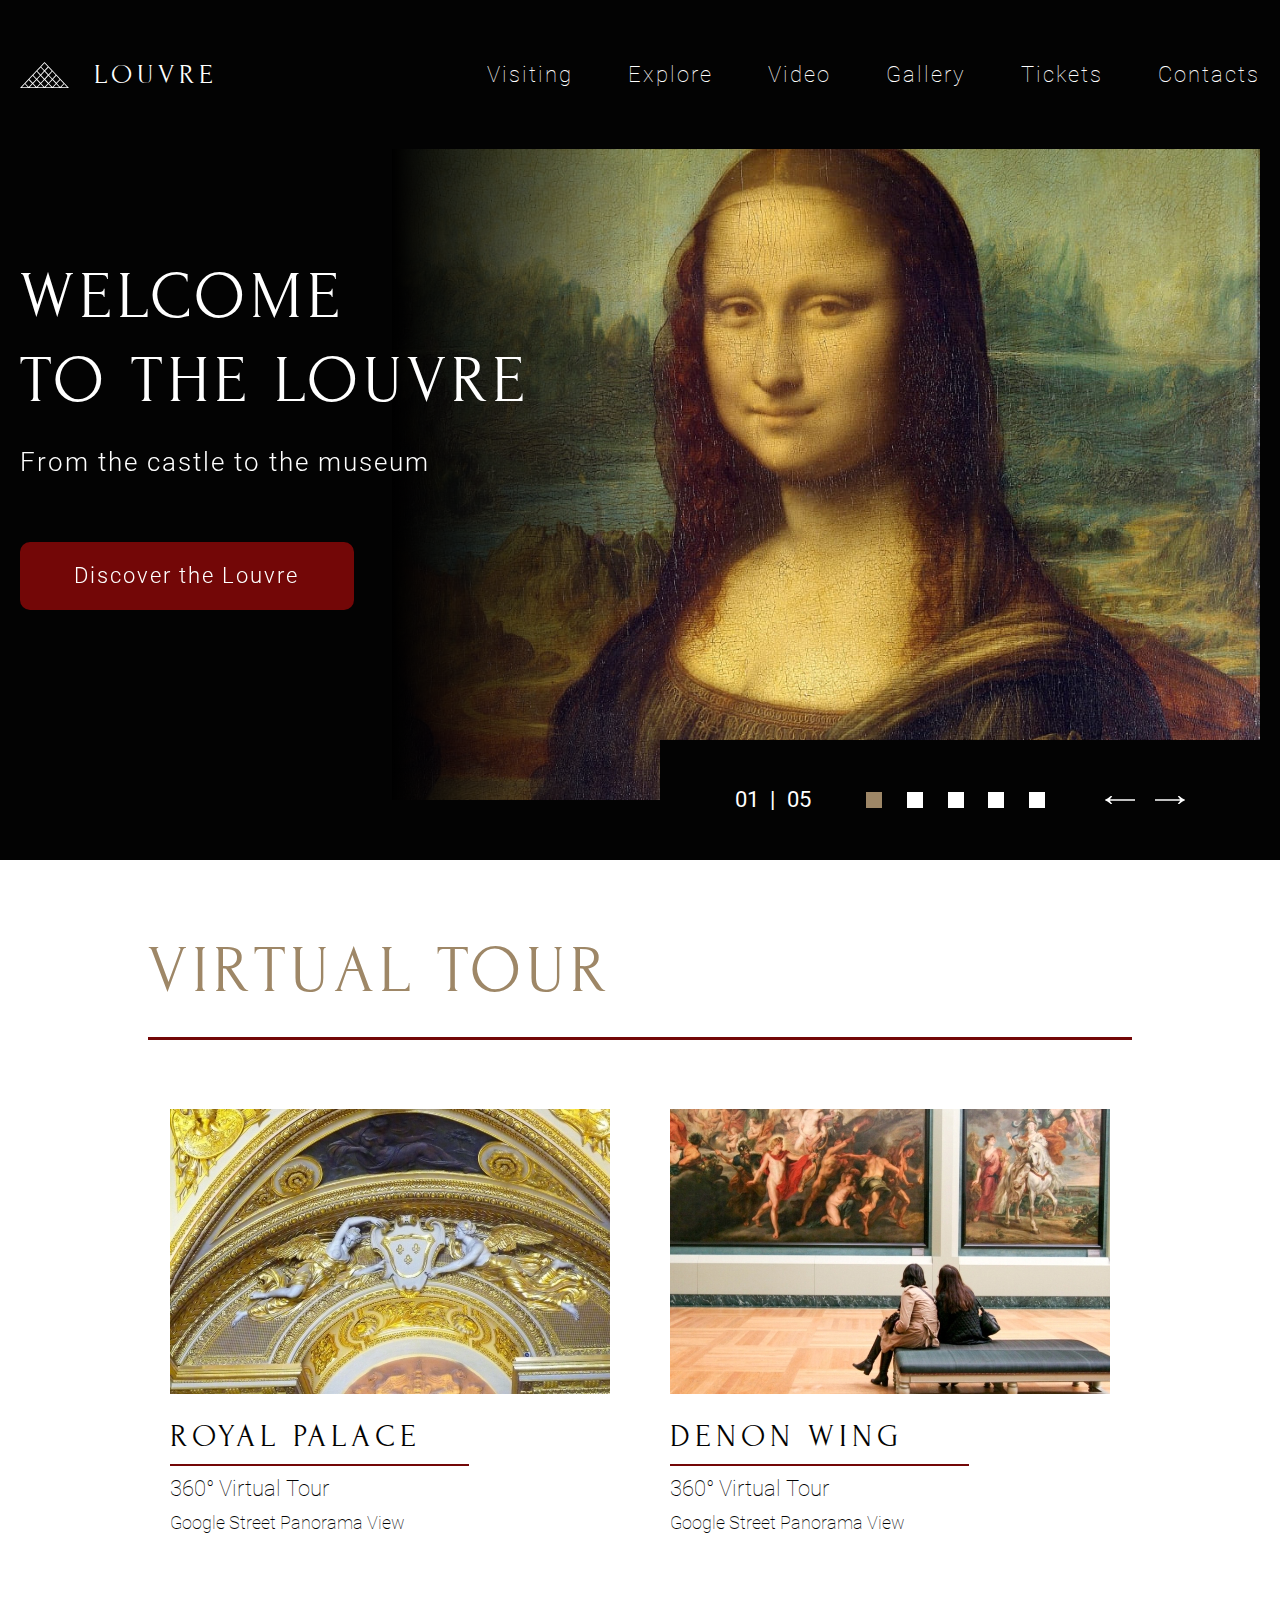
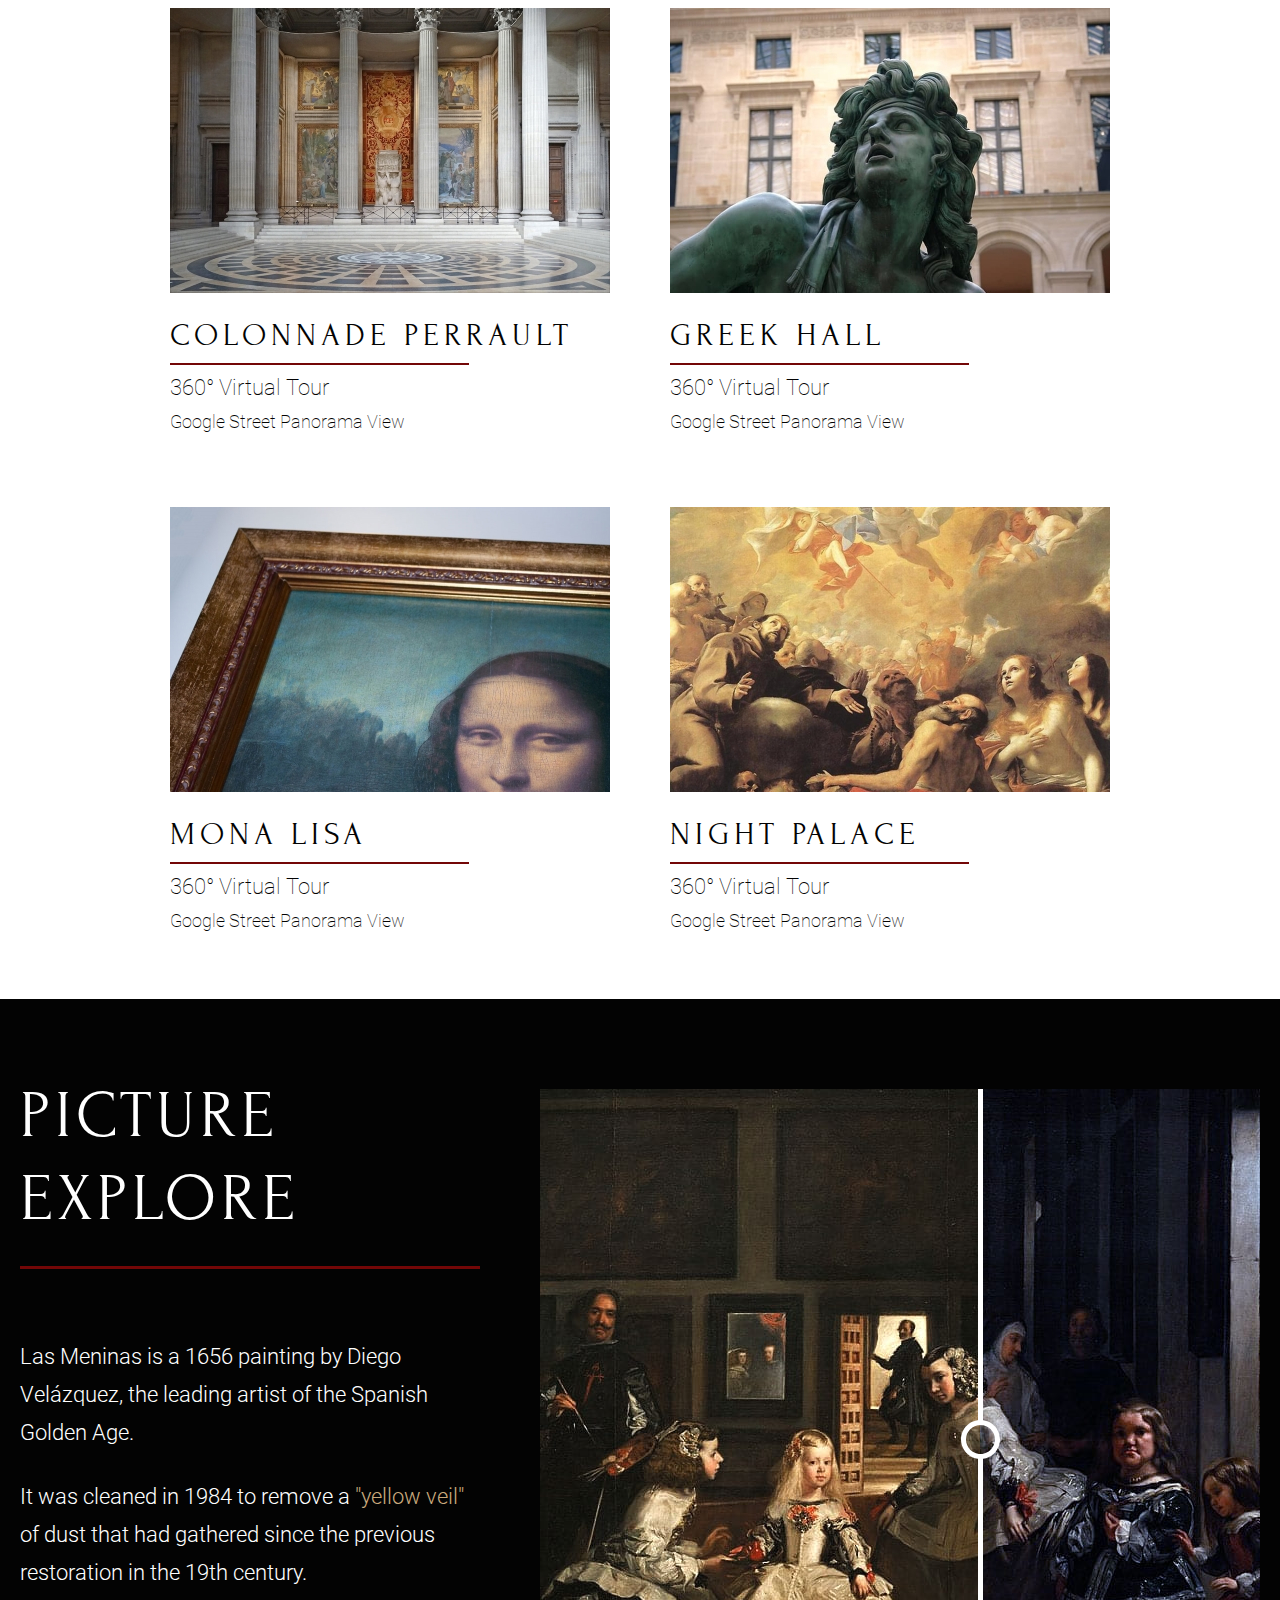
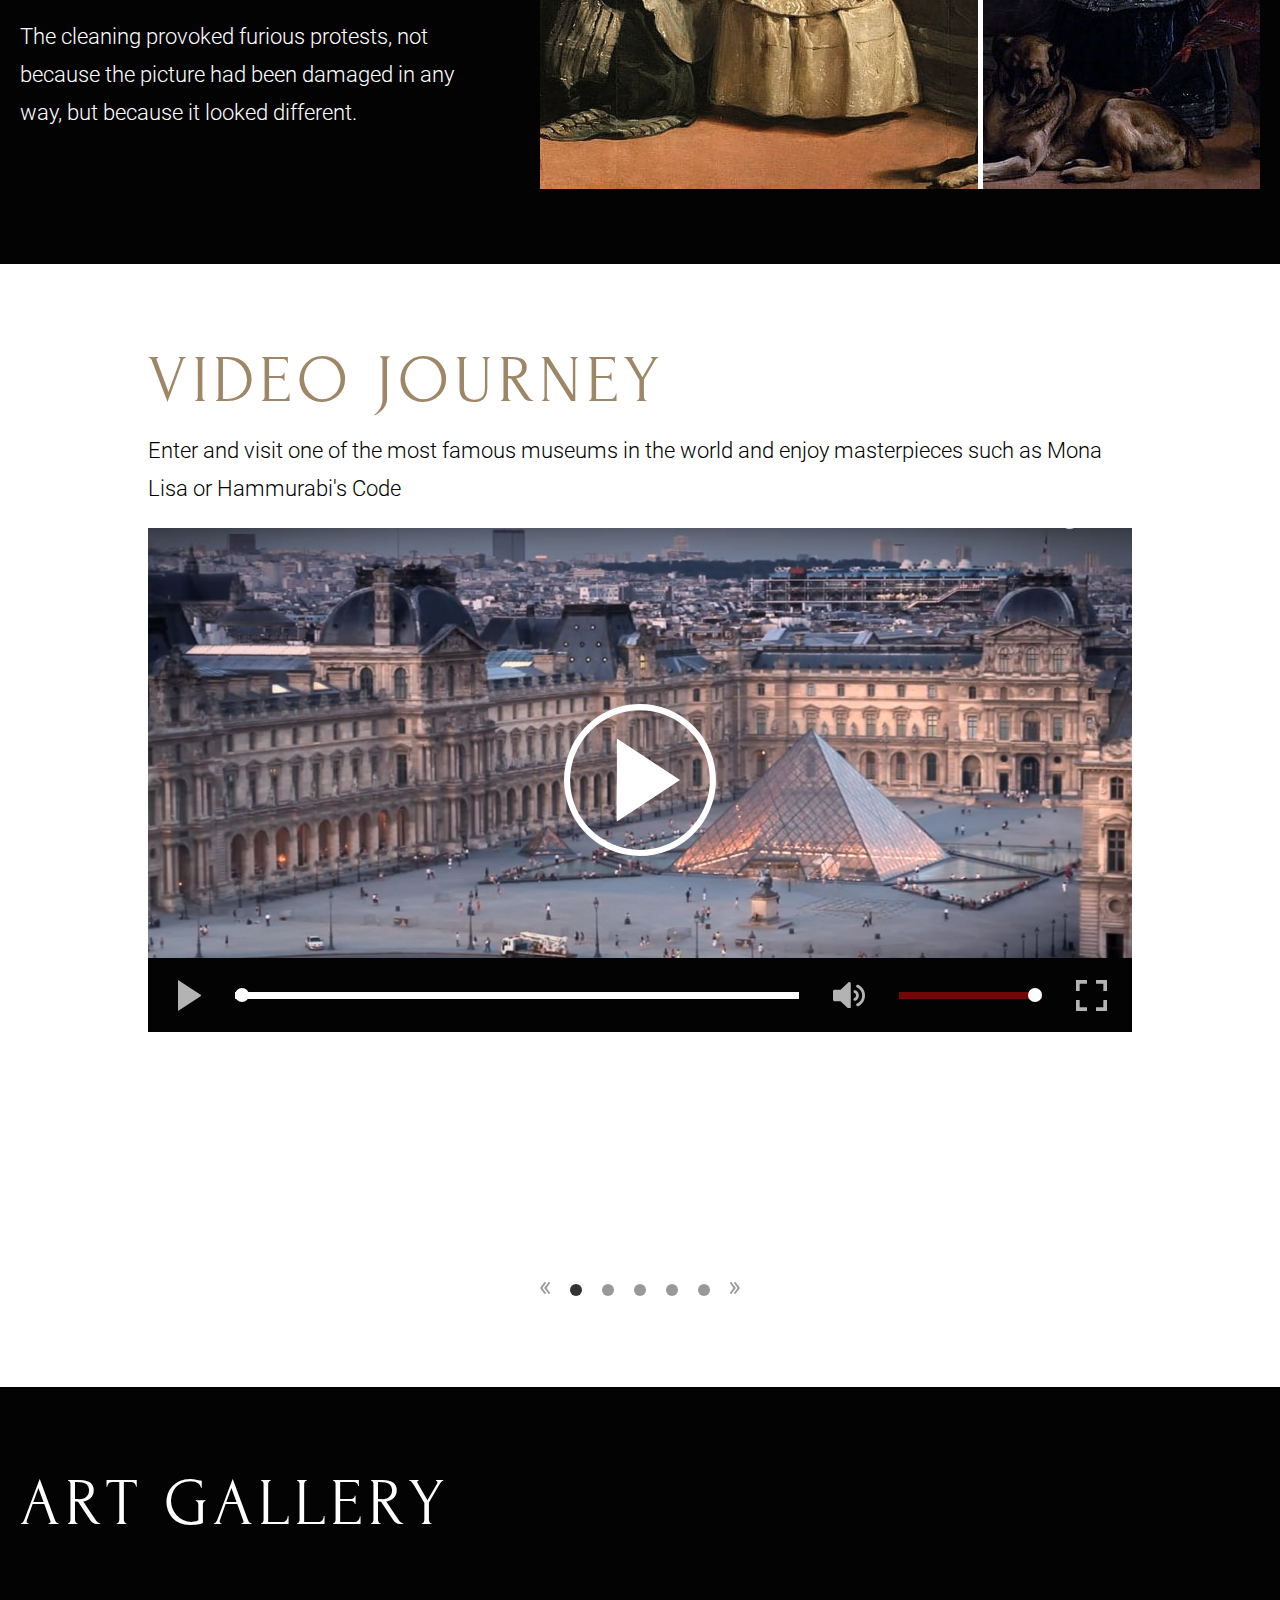
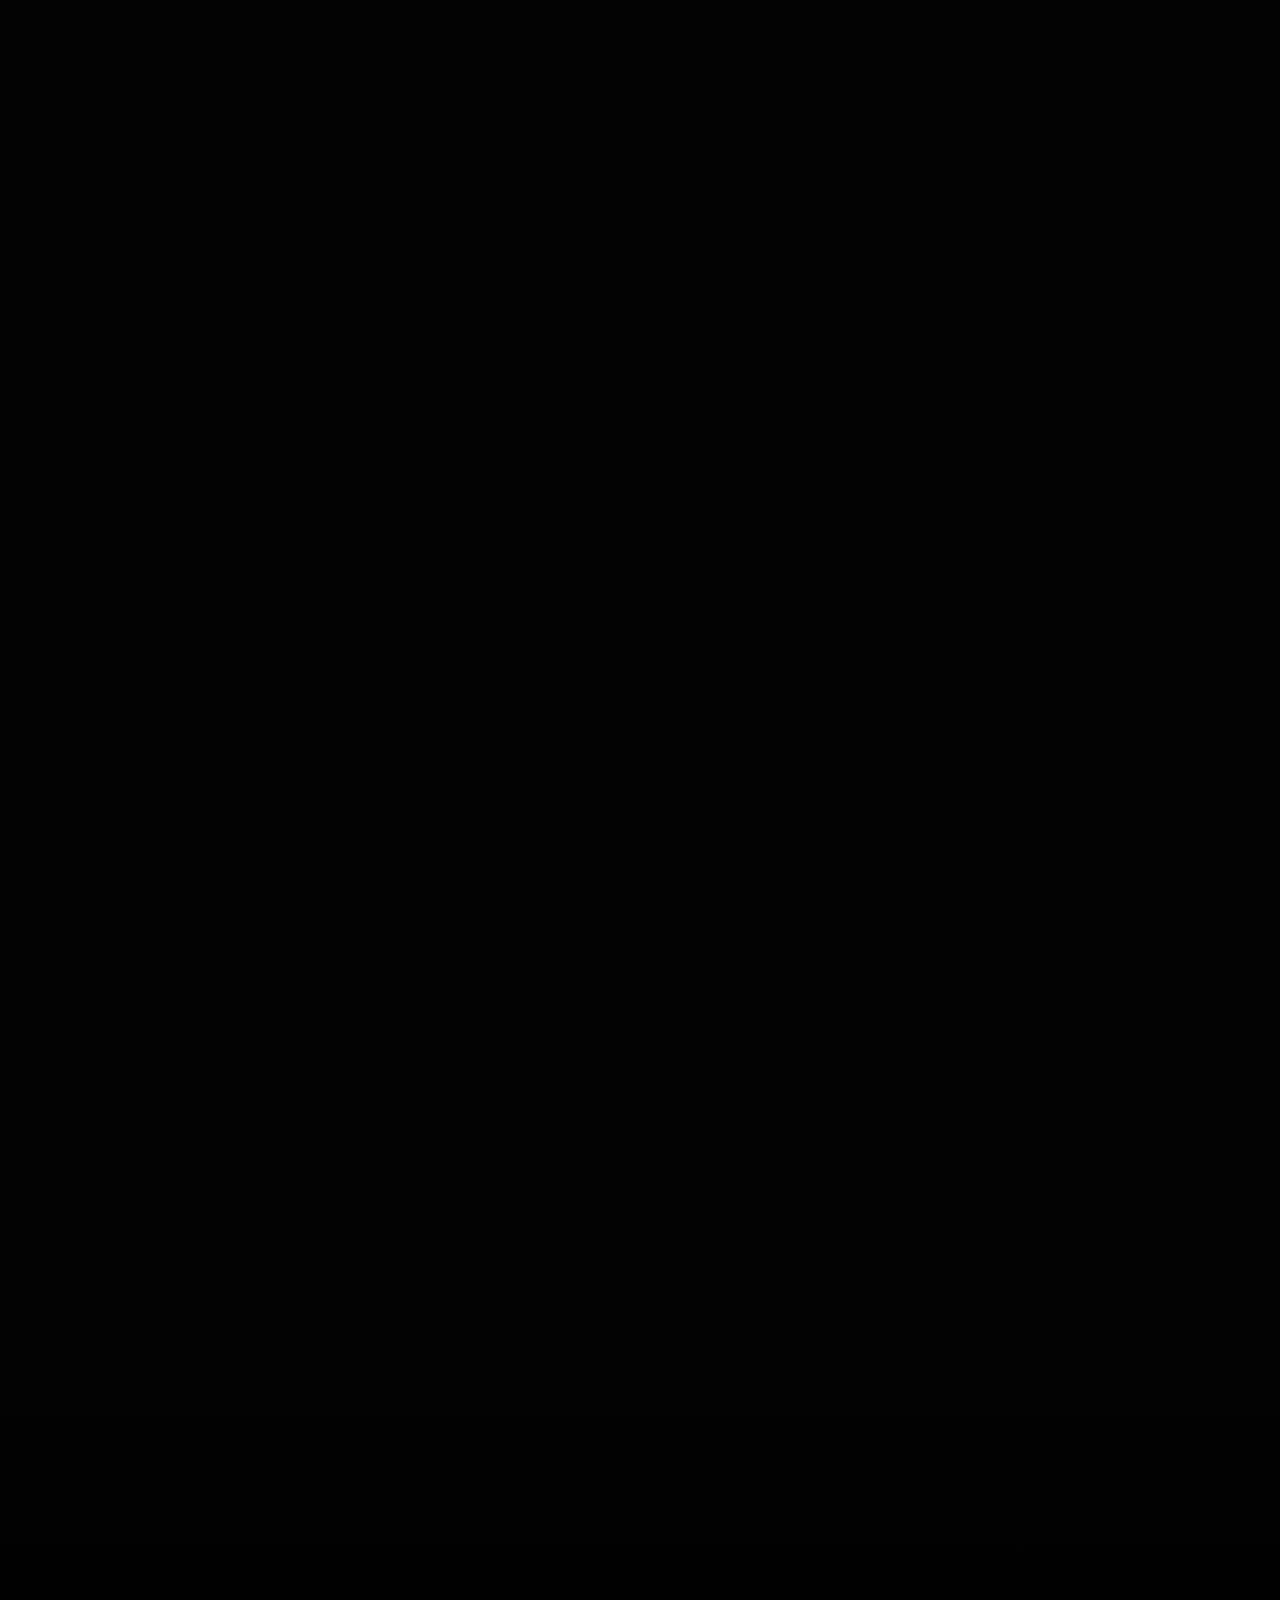
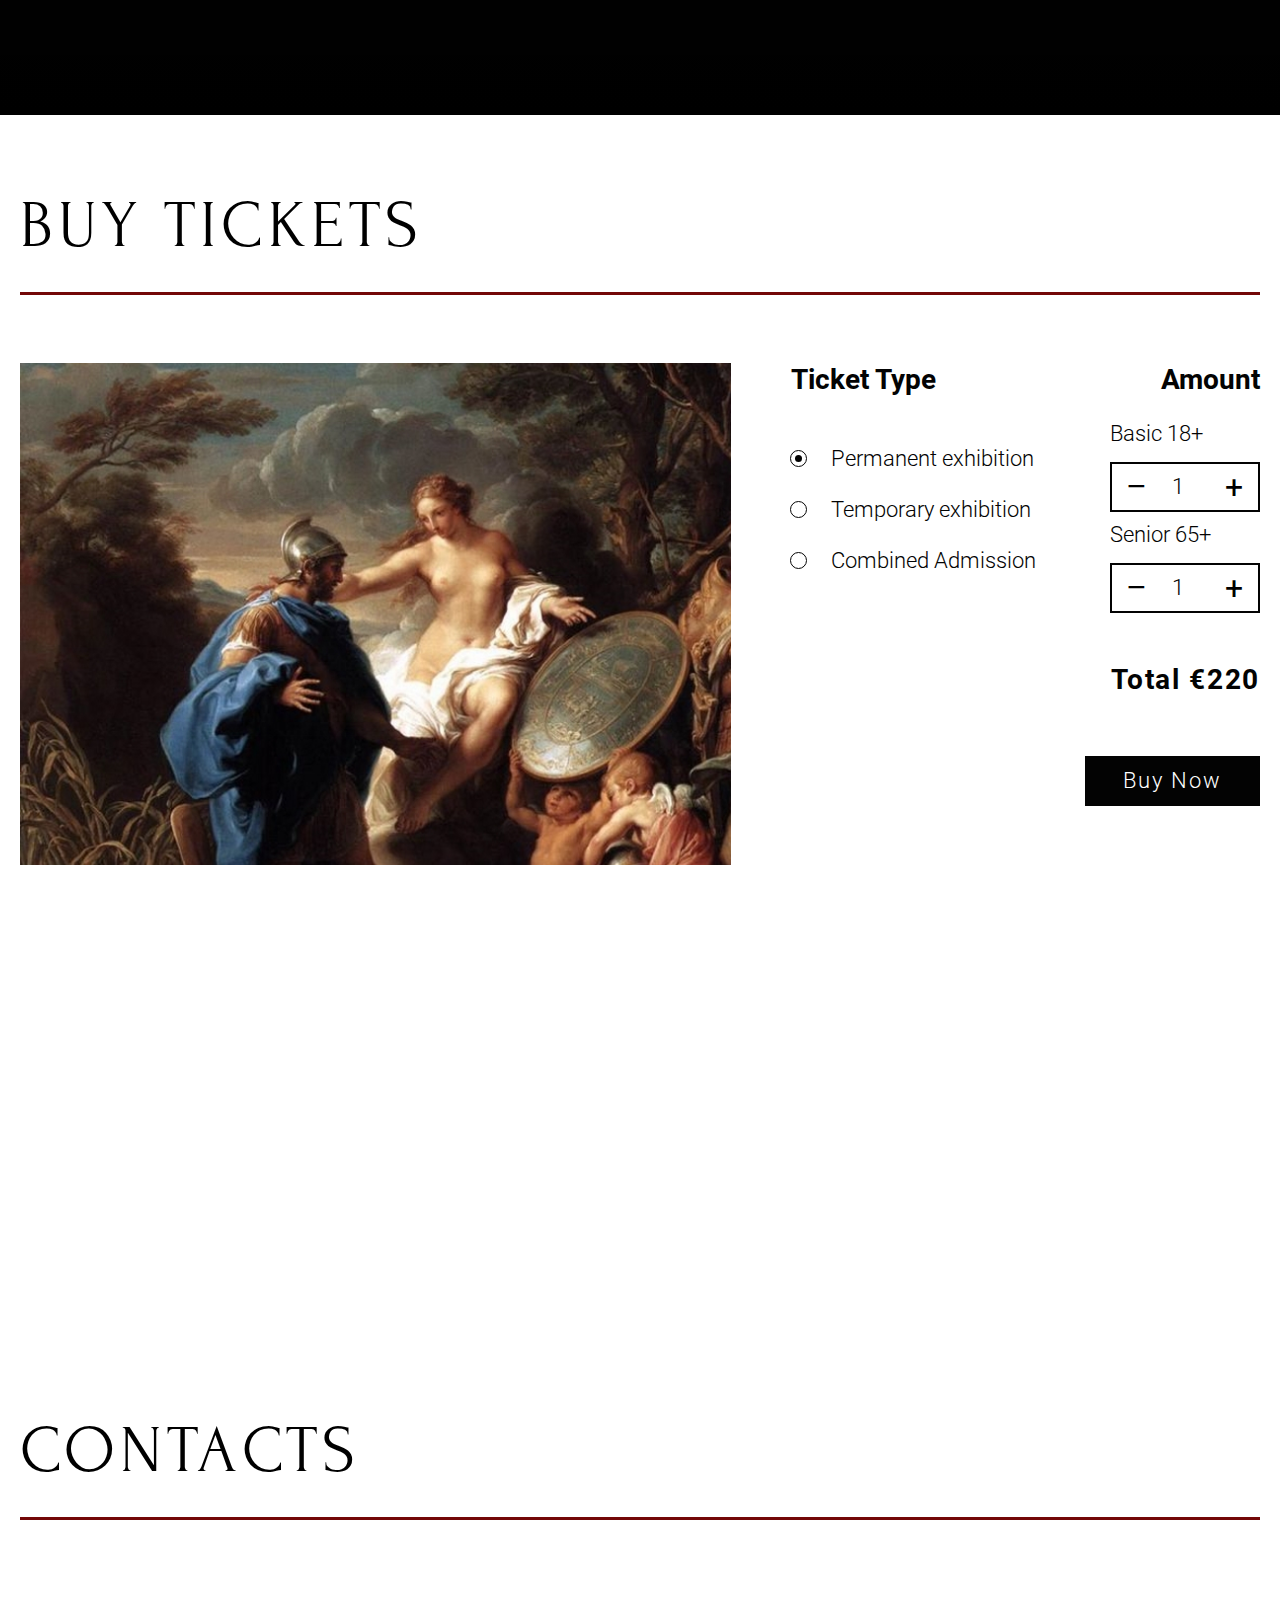
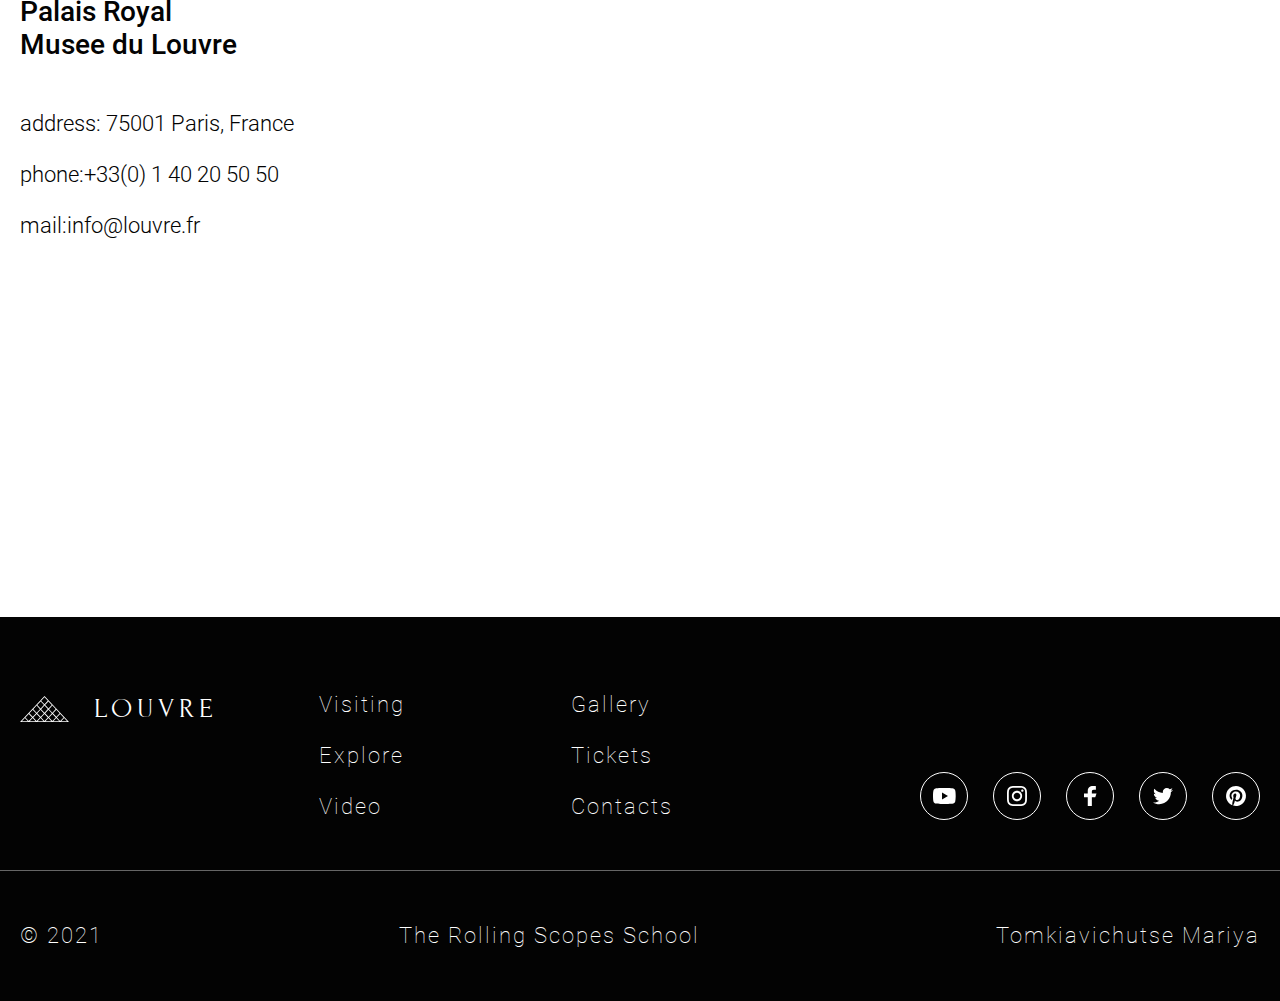
==== commit 73a6266e: "feat: add the ability to swipe welcome slider, to play video and uncomment map" ====
--- a/index.html
+++ b/index.html
@@ -1,9 +1,12 @@
-<!doctype html><html lang="en"><head><meta charset="UTF-8"><meta http-equiv="X-UA-Compatible" content="IE=edge"><meta name="viewport" content="width=device-width,initial-scale=1"><script src="https://api.mapbox.com/mapbox-gl-js/v2.3.1/mapbox-gl.js"></script><link href="https://api.mapbox.com/mapbox-gl-js/v2.3.1/mapbox-gl.css" rel="stylesheet"/><link rel="shortcut icon" href="assets/favicon.ico" type="image/x-icon"><title>Museum</title><script defer="defer" src="main.358be4171131b81f8af4.js"></script><link href="main.eeee9ac6bf97a2c80aac.css" rel="stylesheet"></head><body><div class="wrapper"><div class="content-flex"><header class="header bg-dark" id="header"><div class="container-width"><div class="header__flex"><a class="header__logotype logotype" href="#header"><span class="logotype__img"></span><h1 class="logotype__title">Louvre</h1></a><div class="header__burger burger"><span class="burger__span"></span></div><nav class="header__navigation navigation"><ul class="navigation__list"><li class="navigation__item"><a href="#visiting" class="navigation__link">Visiting</a></li><li class="navigation__item"><a href="#explore" class="navigation__link">Explore</a></li><li class="navigation__item"><a href="#video" class="navigation__link">Video</a></li><li class="navigation__item"><a href="#gallery" class="navigation__link">Gallery</a></li><li class="navigation__item"><a href="#tickets" class="navigation__link">Tickets</a></li><li class="navigation__item"><a href="#contacts" class="navigation__link">Contacts</a></li></ul><div class="navigation__bottom navigation-bottom"><div class="navigation-bottom__images"><div class="navigation-bottom__img navigation-bottom__img-1"></div><div class="navigation-bottom__img navigation-bottom__img-2"></div><div class="navigation-bottom__img navigation-bottom__img-3"></div></div><div class="navigation-bottom__social social"><ul class="social__list"><li class="social__item"><a class="social__link youtube" href="https://www.youtube.com/user/louvre" target="blank"></a></li><li class="social__item"><a class="social__link instagram" href="https://www.instagram.com/museelouvre/" target="blank"></a></li><li class="social__item"><a class="social__link facebook" href="https://www.facebook.com/museedulouvre" target="blank"></a></li><li class="social__item"><a class="social__link twitter" href="http://twitter.com/museelouvre" target="blank"></a></li><li class="social__item"><a class="social__link pinterest" href="https://www.pinterest.fr/museedulouvre/" target="blank"></a></li></ul></div></div></nav></div></div></header><main class="main"><section class="welcome bg-dark" id="welcome"><div class="container-width"><div class="welcome__flex"><div class="welcome__text text-welcome"><h2 class="text-welcome__title title">Welcome<br>to the Louvre</h2><p class="text-welcome__subtitle">From the castle to the museum</p><a class="text-welcome__link button-welcome" href="tours/tour1.html" target="_blank">Discover the Louvre</a></div><div class="welcome__slider"><div class="welcome__slides slides-welcome"><img class="slides-welcome__slide" src="assets/img/welcome-slider/1.jpg" alt="Painting"> <img class="slides-welcome__slide" src="assets/img/welcome-slider/2.jpg" alt="Painting"> <img class="slides-welcome__slide" src="assets/img/welcome-slider/3.jpg" alt="Painting"> <img class="slides-welcome__slide" src="assets/img/welcome-slider/4.jpg" alt="Painting"> <img class="slides-welcome__slide" src="assets/img/welcome-slider/5.jpg" alt="Painting"></div><div class="welcome__pagination welcome-pagination"><p class="welcome-pagination__order"><span class="welcome-pagination__actual">01</span> | <span class="welcome-pagination__total">05</span></p><ul class="welcome-pagination__list"><li class="welcome-pagination__item"><a class="welcome-pagination__link welcome-pagination__active-link" href="#"></a></li><li class="welcome-pagination__item"><a class="welcome-pagination__link" href="#"></a></li><li class="welcome-pagination__item"><a class="welcome-pagination__link" href="#"></a></li><li class="welcome-pagination__item"><a class="welcome-pagination__link" href="#"></a></li><li class="welcome-pagination__item"><a class="welcome-pagination__link" href="#"></a></li></ul><div class="welcome-pagination__buttons"><button class="welcome-pagination__button welcome-pagination__prev"></button> <button class="welcome-pagination__button welcome-pagination__next"></button></div></div></div></div></div></section><section class="visiting bg-light" id="visiting"><div class="container"><h2 class="visiting__title title border-bottom">Virtual tour</h2><div class="visiting__cards"><a class="visiting__card tour-card" href="tours/tour2.html" target="_blank"><img class="tour-card__img" src="assets/img/virtual-tour/visiting-1.jpg" alt="Royal Palace"><h3 class="tour-card__title">Royal Palace</h3><p class="tour-card__paragraph-1">360° Virtual Tour</p><p class="tour-card__paragraph-2">Google Street Panorama View</p></a><a class="visiting__card tour-card" href="tours/tour3.html" target="_blank"><img class="tour-card__img" src="assets/img/virtual-tour/visiting-2.jpg" alt="Denon Wing"><h3 class="tour-card__title">Denon Wing</h3><p class="tour-card__paragraph-1">360° Virtual Tour</p><p class="tour-card__paragraph-2">Google Street Panorama View</p></a><a class="visiting__card tour-card" href="tours/tour4.html" target="_blank"><img class="tour-card__img" src="assets/img/virtual-tour/visiting-3.jpg" alt="Colonnade Perrault"><h3 class="tour-card__title">Colonnade Perrault</h3><p class="tour-card__paragraph-1">360° Virtual Tour</p><p class="tour-card__paragraph-2">Google Street Panorama View</p></a><a class="visiting__card tour-card" href="tours/tour5.html" target="_blank"><img class="tour-card__img" src="assets/img/virtual-tour/visiting-4.jpg" alt="Greek hall"><h3 class="tour-card__title">Greek hall</h3><p class="tour-card__paragraph-1">360° Virtual Tour</p><p class="tour-card__paragraph-2">Google Street Panorama View</p></a><a class="visiting__card tour-card" href="tours/tour6.html" target="_blank"><img class="tour-card__img" src="assets/img/virtual-tour/visiting-5.jpg" alt="Mona Lisa"><h3 class="tour-card__title">Mona Lisa</h3><p class="tour-card__paragraph-1">360° Virtual Tour</p><p class="tour-card__paragraph-2">Google Street Panorama View</p></a><a class="visiting__card tour-card" href="tours/tour7.html" target="_blank"><img class="tour-card__img" src="assets/img/virtual-tour/visiting-6.jpg" alt="Night Palace"><h3 class="tour-card__title">Night Palace</h3><p class="tour-card__paragraph-1">360° Virtual Tour</p><p class="tour-card__paragraph-2">Google Street Panorama View</p></a></div></div></section><section class="explore bg-dark" id="explore"><div class="container-width"><div class="explore__flex"><div class="explore__text explore-text"><h2 class="explore-text__title title border-bottom">Picture explore</h2><p class="explore-text__paragraph">Las Meninas is a 1656 painting by Diego Velázquez, the leading artist of the Spanish Golden Age.</p><p class="explore-text__paragraph">It was cleaned in 1984 to remove a <span class="yellow">"yellow veil"</span> of dust that had gathered since the previous restoration in the 19th century.</p><p class="explore-text__paragraph">The cleaning provoked furious protests, not because the picture had been damaged in any way, but because it looked different.</p></div><div class="explore__slider compare"><img class="compare__cursor" src="assets/svg/explore_slider.svg" alt="Meninas"><div class="compare__background"></div></div></div></div></section><section class="video bg-light" id="video"><div class="container"><div class="video__flex"><div class="video__text video-text"><h2 class="video-text__title title">Video journey</h2><p class="video-text__paragraph">Enter and visit one of the most famous museums in the world and enjoy masterpieces such as Mona Lisa or Hammurabi's Code</p></div><div class="video__wrap player"><div class="player__btn"></div><video class="player__screen" src="assets/video/video0.mp4" poster="assets/video/poster0.jpg"></video><div class="player__controls controls"><button class="controls__play controls__btn play"></button> <input class="controls__progress progress" type="range" value="0" min="0" max="2" step="0.01" name="position"> <button class="controls__mute controls__btn sound" title="mute"></button> <input class="controls__volume progress" type="range" value="1" min="0" max="1" step="0.05" name="volume"> <button class="controls__full-screen controls__btn full-screen"></button></div></div><div class="video__iframes iframes"><iframe class="iframes__item" src="https://www.youtube.com/embed/aWmJ5DgyWPI"></iframe><iframe class="iframes__item" src="https://www.youtube.com/embed/Vi5D6FKhRmo"></iframe><iframe class="iframes__item" src="https://www.youtube.com/embed/NOhDysLnTvY"></iframe><iframe class="iframes__item" src="https://www.youtube.com/embed/2OR0OCr6uRE"></iframe><iframe class="iframes__item" src="https://www.youtube.com/embed/zp1BXPX8jcU"></iframe></div><ul class="video__pagination video-bullets"><li class="video-bullets__item"><button class="video-bullets__prev"></button></li><li class="video-bullets__item"><a href="#" class="video-bullets__link video-bullets__active-link"></a></li><li class="video-bullets__item"><a href="#" class="video-bullets__link"></a></li><li class="video-bullets__item"><a href="#" class="video-bullets__link"></a></li><li class="video-bullets__item"><a href="#" class="video-bullets__link"></a></li><li class="video-bullets__item"><a href="#" class="video-bullets__link"></a></li><li class="video-bullets__item"><button class="video-bullets__next"></button></li></ul></div></div></section><section class="gallery bg-dark" id="gallery"><div class="container-width"><h2 class="gallery__title title">art gallery</h2><div class="gallery__masonry hidden_images"><img src="assets/img/galery/galery1.jpg" alt="Gallery image" class="gallery__img"> <img src="assets/img/galery/galery2.jpg" alt="Gallery image" class="gallery__img"> <img src="assets/img/galery/galery3.jpg" alt="Gallery image" class="gallery__img"> <img src="assets/img/galery/galery4.jpg" alt="Gallery image" class="gallery__img"> <img src="assets/img/galery/galery5.jpg" alt="Gallery image" class="gallery__img"> <img src="assets/img/galery/galery6.jpg" alt="Gallery image" class="gallery__img"> <img src="assets/img/galery/galery7.jpg" alt="Gallery image" class="gallery__img"> <img src="assets/img/galery/galery8.jpg" alt="Gallery image" class="gallery__img"> <img src="assets/img/galery/galery9.jpg" alt="Gallery image" class="gallery__img"> <img src="assets/img/galery/galery10.jpg" alt="Gallery image" class="gallery__img"> <img src="assets/img/galery/galery11.jpg" alt="Gallery image" class="gallery__img"> <img src="assets/img/galery/galery12.jpg" alt="Gallery image" class="gallery__img"> <img src="assets/img/galery/galery13.jpg" alt="Gallery image" class="gallery__img"> <img src="assets/img/galery/galery14.jpg" alt="Gallery image" class="gallery__img"> <img src="assets/img/galery/galery15.jpg" alt="Gallery image" class="gallery__img"></div><div class="gallery__shadow"></div></div></section><section class="tickets bg-light" id="tickets"><div class="container-width"><h2 class="tickets__title title border-bottom">Buy tickets</h2><div class="tickets__flex"><div class="tickets__img-wrap"><img src="assets/img/tickets.jpg" alt="Painting" class="tickets__img"></div><div class="tickets__type type-tickets"><h4 class="type-tickets__title">Ticket Type</h4><label class="type-tickets__item">Permanent exhibition <input class="type-tickets__input" name="ticket_type" type="radio" value="permanent_exhibition" checked="checked"> <span class="type-tickets__checkmark"></span></label> <label class="type-tickets__item">Temporary exhibition <input class="type-tickets__input" type="radio" name="ticket_type" value="temporary_exhibition"> <span class="type-tickets__checkmark"></span></label> <label class="type-tickets__item">Combined Admission <input class="type-tickets__input" type="radio" name="ticket_type" value="combined_admissionn"> <span class="type-tickets__checkmark"></span></label></div><div class="tickets__amount amount-tickets"><h4 class="amount-tickets__title">Amount</h4><div class="amount-tickets__basic number"><label class="number__label" for="basic">Basic 18+</label><div class="number__choose"><button class="number__btn" type="button" onclick="this.nextElementSibling.stepDown()">–</button> <input class="number__input" type="number" id="basic" min="0" max="20" value="1" readonly="readonly"> <button class="number__btn" type="button" onclick="this.previousElementSibling.stepUp()">+</button></div></div><div class="amount-tickets__senior number"><label class="number__label" for="senior">Senior 65+</label><div class="number__choose"><button class="number__btn" type="button" onclick="this.nextElementSibling.stepDown()">–</button> <input class="number__input" type="number" id="senior" min="0" max="20" value="1" readonly="readonly"> <button class="number__btn" type="button" onclick="this.previousElementSibling.stepUp()">+</button></div></div><p class="amount-tickets__total">Total €<span class="amount-tickets__total-cost">220</span></p><button class="amount-tickets__btn ticket-button">Buy Now</button></div></div></div><div class="popup popup__hidden"><div class="popup__container"><div class="popup__body popup__body-close"><button class="popup__close"></button><form action="#" class="popup__form form"><div class="form__fill"><div class="form__header"><div class="header-form__icon"></div><h2 class="header-form__title">Booking tickets</h2><p class="header-form__subtitle">Tour to Louvre</p></div><div class="form__datetime"><input class="form__date form__input" type="date" name="date" id="date" required> <input class="form__time form__input" type="time" name="time" id="time" min="09:00:00" max="18:00:00" step="1800" required></div><div class="form__input-wrap form__input-img-name"><input class="form__name form__input" placeholder="Name" name="name" id="name" required></div><div class="form__input-wrap form__input-img-email"><input class="form__email form__input" placeholder="Email" type="email" name="email" id="email" required></div><div class="form__input-wrap form__input-img-phone"><input class="form__phone form__input" placeholder="Phone" type="tel" name="phone" id="phone" required></div><div class="form__input-wrap form__input-img-type"><input class="form__ticket-type form__input" placeholder="Ticket type" name="ticket-type" id="ticket-type" autocomplete="off"> <button class="form__ticket-type-button" type="menu"></button><ul class="form__ticket-type-list form__ticket-type-list-hidden"><li class="form__ticket-type-item">Permanent exhibition</li><li class="form__ticket-type-item">Temporary exhibition</li><li class="form__ticket-type-item">Combined Admission</li></ul></div><fieldset class="form__amount amount-form"><h5 class="amount-form__title">Entry ticket</h5><div class="amount-form__flex"><label for="basic-form" class="amount-form__label">Basic 18+ (<span class="basic-cost">0</span> €)</label><div class="amount-form__number number-form"><button class="number-form__btn" type="button" onclick="this.nextElementSibling.stepDown()">–</button> <input class="number-form__input" type="number" id="basic-form" min="0" max="20" value="2" readonly="readonly"> <button class="number-form__btn" type="button" onclick="this.previousElementSibling.stepUp()">+</button></div></div><div class="amount-form__flex"><label for="senior-form" class="amount-form__label">Senior 65+ (<span class="senior-cost">0</span> €)</label><div class="amount-form__number number-form"><button class="number-form__btn" type="button" onclick="this.nextElementSibling.stepDown()">–</button> <input class="number-form__input" type="number" id="senior-form" min="0" max="20" value="2" readonly="readonly"> <button class="number-form__btn" type="button" onclick="this.previousElementSibling.stepUp()">+</button></div></div></fieldset></div><div class="form__output"><div class="form__overview overview"><div class="overview__flex"><div class="overview__output"><h3 class="overview__title">Overview</h3><p class="overview__subtitle">Tour to Louvre</p><ul class="overview__list"><li class="overview__item overview__date"></li><li class="overview__item overview__time"></li><li class="overview__item overview__type">Ticket Type</li></ul></div><div class="overview__img"></div></div><div class="overview__price price-overview"><div class="price-overview__flex"><div class="price-overview__count-wrap"><div class="price-overview__count basic-count"></div><p class="price-overview__font">Basic (<span class="basic-cost">0</span> €)</p></div><p class="price-overview__font"><span class="total-basic"></span> €</p></div><div class="price-overview__flex"><div class="price-overview__count-wrap"><div class="price-overview__count senior-count"></div><p class="price-overview__font">Senior (<span class="senior-cost">0</span> €)</p></div><p class="price-overview__font"><span class="total-senior"></span> €</p></div><div class="price-overview__flex"><p class="price-overview__font-total">Total:</p><p class="price-overview__font-total"><span class="total-tickets-cost"></span> €</p></div></div></div><div class="form__payment card"><div class="card__front card__size front-card"><div class="front-card__top-flex"><div class="front-card__top-text"><div class="front-card__input-wrap"><label class="front-card__label" for="card-number">Card number</label> <input class="front-card__number front-card__input-height" type="card-number" name="card-number" id="card-number"></div><div class="front-card__input-wrap"><label class="front-card__label" for="card-date">Expiration date</label><div class="front-card__datetime" id="card-date"><input class="front-card__month front-card__input-height" type="number" name="card-month" id="card-month"> <input class="front-card__year front-card__input-height" type="number" name="card-year" id="card-year"></div></div></div><div class="front-card__img card-img"><div class="card-img__visa"></div><div class="card-img__mastercard"></div></div></div><div class="front-card__input-wrap"><label class="front-card__label" for="card-name">Cardholder name</label> <input class="front-card__name front-card__input-height" id="card-name"></div></div><div class="card__back card__size back-card"><div class="back-card__strip"></div><div class="back-card__cvv"><p class="back-card__cvv-title">cvc/cvv</p><input class="back-card__cvv-number" type="number" id="card-cvv"><p class="back-card__cvv-explanation">The last<br>3 or 4 digits on back<br>of the card</p></div></div></div><button class="overview__button form-button" type="submit">Book</button></div></form></div></div></div></section><div class="parallax"></div><section class="contacts bg-light" id="contacts"><div class="container-width"><h2 class="contacts__title title border-bottom">Contacts</h2><div class="contacts__flex"><address class="contacts__address address"><p class="address__name">Palais Royal</p><p class="address__name address__name-indent">Musee du Louvre</p><ul class="address__list"><li class="address__item">address: 75001 Paris, France</li><li class="address__item">phone: <a class="address__link" href="tel:+33(0)140205050">+33(0) 1 40 20 50 50</a></li><li class="address__item">mail: <a class="address__link" href="mailto:info@louvre.fr">info@louvre.fr</a></li></ul></address><div class="contacts__img-wrap"></div></div></div></section></main></div><footer class="footer bg-dark"><div class="container-width"><div class="footer__flex"><a href="index.html" class="footer__logotype logotype"><span class="logotype__img"></span><p class="logotype__title">Louvre</p></a><div class="footer__inner-flex"><nav class="footer__navigation navigation-footer"><ul class="navigation-footer__list"><li class="navigation-footer__item"><a href="#visiting" class="navigation-footer__link">Visiting</a></li><li class="navigation-footer__item"><a href="#explore" class="navigation-footer__link">Explore</a></li><li class="navigation-footer__item"><a href="#video" class="navigation-footer__link">Video</a></li><li class="navigation-footer__item"><a href="#gallery" class="navigation-footer__link">Gallery</a></li><li class="navigation-footer__item"><a href="#tickets" class="navigation-footer__link">Tickets</a></li><li class="navigation-footer__item"><a href="#contacts" class="navigation-footer__link">Contacts</a></li></ul></nav><div class="footer__social social"><ul class="social__list"><li class="social__item"><a href="https://www.youtube.com/user/louvre" class="social__link youtube" target="blank"></a></li><li class="social__item"><a href="https://www.instagram.com/museelouvre/" class="social__link instagram" target="blank"></a></li><li class="social__item"><a href="https://www.facebook.com/museedulouvre" class="social__link facebook" target="blank"></a></li><li class="social__item"><a href="http://twitter.com/museelouvre" class="social__link twitter"></a></li><li class="social__item"><a href="https://www.pinterest.fr/museedulouvre/" class="social__link pinterest" target="blank"></a></li></ul></div></div></div></div></footer><!--! add to footer <div class="copyright bg-dark">
-      <div class="container">
-        <div class="copyright__flex">
-          <p class="copyright__time">© 2021</p>
-          <a href="https://rs.school/" class="copyright__link" target="blank">The Rolling Scopes School</a>
-          <a href="https://github.com/airMay-hub" class="copyright__link" target="blank">Tomkiavichutse Mariya</a>
-        </div>
-      </div>
-    </div> --></div></body></html>+<!doctype html><html lang="en"><head><meta charset="UTF-8"><meta http-equiv="X-UA-Compatible" content="IE=edge"><meta name="viewport" content="width=device-width,initial-scale=1"><script src="https://api.mapbox.com/mapbox-gl-js/v2.3.1/mapbox-gl.js"></script><link href="https://api.mapbox.com/mapbox-gl-js/v2.3.1/mapbox-gl.css" rel="stylesheet"/><link rel="shortcut icon" href="assets/favicon.ico" type="image/x-icon"><title>Museum</title><script defer="defer" src="main.7d101afb0957b5db5d0a.js"></script><link href="main.26d52e81e51cce3421b6.css" rel="stylesheet"></head><body><div class="wrapper"><div class="content-flex"><header class="header bg-dark" id="header"><div class="container-width"><div class="header__flex"><a class="header__logotype logotype" href="#header"><span class="logotype__img"></span><h1 class="logotype__title">Louvre</h1></a><div class="header__burger burger"><span class="burger__span"></span></div><nav class="header__navigation navigation"><ul class="navigation__list"><li class="navigation__item"><a href="#visiting" class="navigation__link">Visiting</a></li><li class="navigation__item"><a href="#explore" class="navigation__link">Explore</a></li><li class="navigation__item"><a href="#video" class="navigation__link">Video</a></li><li class="navigation__item"><a href="#gallery" class="navigation__link">Gallery</a></li><li class="navigation__item"><a href="#tickets" class="navigation__link">Tickets</a></li><li class="navigation__item"><a href="#contacts" class="navigation__link">Contacts</a></li></ul><div class="navigation__bottom navigation-bottom"><div class="navigation-bottom__images"><div class="navigation-bottom__img navigation-bottom__img-1"></div><div class="navigation-bottom__img navigation-bottom__img-2"></div><div class="navigation-bottom__img navigation-bottom__img-3"></div></div><div class="navigation-bottom__social social"><ul class="social__list"><li class="social__item"><a class="social__link youtube" href="https://www.youtube.com/user/louvre" target="blank"></a></li><li class="social__item"><a class="social__link instagram" href="https://www.instagram.com/museelouvre/" target="blank"></a></li><li class="social__item"><a class="social__link facebook" href="https://www.facebook.com/museedulouvre" target="blank"></a></li><li class="social__item"><a class="social__link twitter" href="http://twitter.com/museelouvre" target="blank"></a></li><li class="social__item"><a class="social__link pinterest" href="https://www.pinterest.fr/museedulouvre/" target="blank"></a></li></ul></div></div></nav></div></div></header><main class="main"><section class="welcome bg-dark" id="welcome"><div class="container-width"><div class="welcome__flex"><div class="welcome__text text-welcome"><h2 class="text-welcome__title title">Welcome<br>to the Louvre</h2><p class="text-welcome__subtitle">From the castle to the museum</p><a class="text-welcome__link button-welcome" href="tours/tour1.html" target="_blank">Discover the Louvre</a></div><div class="welcome__slider"><div class="welcome__slides slides-welcome"><img class="slides-welcome__slide" src="assets/img/welcome-slider/1.jpg" alt="Painting"> <img class="slides-welcome__slide" src="assets/img/welcome-slider/2.jpg" alt="Painting"> <img class="slides-welcome__slide" src="assets/img/welcome-slider/3.jpg" alt="Painting"> <img class="slides-welcome__slide" src="assets/img/welcome-slider/4.jpg" alt="Painting"> <img class="slides-welcome__slide" src="assets/img/welcome-slider/5.jpg" alt="Painting"></div><div class="welcome__pagination welcome-pagination"><p class="welcome-pagination__order"><span class="welcome-pagination__actual"></span> | <span class="welcome-pagination__total"></span></p><ul class="welcome-pagination__list"><li class="welcome-pagination__item"><a class="welcome-pagination__link" href="#"></a></li><li class="welcome-pagination__item"><a class="welcome-pagination__link" href="#"></a></li><li class="welcome-pagination__item"><a class="welcome-pagination__link" href="#"></a></li><li class="welcome-pagination__item"><a class="welcome-pagination__link" href="#"></a></li><li class="welcome-pagination__item"><a class="welcome-pagination__link" href="#"></a></li></ul><div class="welcome-pagination__buttons"><button class="welcome-pagination__button welcome-pagination__prev"></button> <button class="welcome-pagination__button welcome-pagination__next"></button></div></div></div></div></div></section><section class="visiting bg-light" id="visiting"><div class="container"><h2 class="visiting__title title border-bottom">Virtual tour</h2><div class="visiting__cards"><a class="visiting__card tour-card" href="tours/tour2.html" target="_blank"><img class="tour-card__img" src="assets/img/virtual-tour/visiting-1.jpg" alt="Royal Palace"><h3 class="tour-card__title">Royal Palace</h3><p class="tour-card__paragraph-1">360° Virtual Tour</p><p class="tour-card__paragraph-2">Google Street Panorama View</p></a><a class="visiting__card tour-card" href="tours/tour3.html" target="_blank"><img class="tour-card__img" src="assets/img/virtual-tour/visiting-2.jpg" alt="Denon Wing"><h3 class="tour-card__title">Denon Wing</h3><p class="tour-card__paragraph-1">360° Virtual Tour</p><p class="tour-card__paragraph-2">Google Street Panorama View</p></a><a class="visiting__card tour-card" href="tours/tour4.html" target="_blank"><img class="tour-card__img" src="assets/img/virtual-tour/visiting-3.jpg" alt="Colonnade Perrault"><h3 class="tour-card__title">Colonnade Perrault</h3><p class="tour-card__paragraph-1">360° Virtual Tour</p><p class="tour-card__paragraph-2">Google Street Panorama View</p></a><a class="visiting__card tour-card" href="tours/tour5.html" target="_blank"><img class="tour-card__img" src="assets/img/virtual-tour/visiting-4.jpg" alt="Greek hall"><h3 class="tour-card__title">Greek hall</h3><p class="tour-card__paragraph-1">360° Virtual Tour</p><p class="tour-card__paragraph-2">Google Street Panorama View</p></a><a class="visiting__card tour-card" href="tours/tour6.html" target="_blank"><img class="tour-card__img" src="assets/img/virtual-tour/visiting-5.jpg" alt="Mona Lisa"><h3 class="tour-card__title">Mona Lisa</h3><p class="tour-card__paragraph-1">360° Virtual Tour</p><p class="tour-card__paragraph-2">Google Street Panorama View</p></a><a class="visiting__card tour-card" href="tours/tour7.html" target="_blank"><img class="tour-card__img" src="assets/img/virtual-tour/visiting-6.jpg" alt="Night Palace"><h3 class="tour-card__title">Night Palace</h3><p class="tour-card__paragraph-1">360° Virtual Tour</p><p class="tour-card__paragraph-2">Google Street Panorama View</p></a></div></div></section><section class="explore bg-dark" id="explore"><div class="container-width"><div class="explore__flex"><div class="explore__text explore-text"><h2 class="explore-text__title title border-bottom">Picture explore</h2><p class="explore-text__paragraph">Las Meninas is a 1656 painting by Diego Velázquez, the leading artist of the Spanish Golden Age.</p><p class="explore-text__paragraph">It was cleaned in 1984 to remove a <span class="yellow">"yellow veil"</span> of dust that had gathered since the previous restoration in the 19th century.</p><p class="explore-text__paragraph">The cleaning provoked furious protests, not because the picture had been damaged in any way, but because it looked different.</p></div><div class="explore__slider compare"><img class="compare__cursor" src="assets/svg/explore_slider.svg" alt="Meninas"><div class="compare__background"></div></div></div></div></section><section class="video bg-light" id="video"><div class="container"><div class="video__flex"><div class="video__text video-text"><h2 class="video-text__title title">Video journey</h2><p class="video-text__paragraph">Enter and visit one of the most famous museums in the world and enjoy masterpieces such as Mona Lisa or Hammurabi's Code</p></div><div class="video__wrap player"><div class="player__btn"></div><video class="player__screen" src="assets/video/video0.mp4" poster="assets/video/poster0.jpg"></video><div class="player__controls controls"><button class="controls__play controls__btn play"></button> <input class="controls__progress progress" type="range" min="0" max="2" step="0.01" value="0" name="position"> <button class="controls__mute controls__btn sound" title="mute"></button> <input class="controls__volume progress" type="range" value="1" min="0" max="1" step="0.05" name="volume"> <button class="controls__full-screen controls__btn full-screen"></button></div></div><div class="video__iframes iframes"><iframe class="iframes__item" src="https://www.youtube.com/embed/aWmJ5DgyWPI"></iframe><iframe class="iframes__item" src="https://www.youtube.com/embed/Vi5D6FKhRmo"></iframe><iframe class="iframes__item" src="https://www.youtube.com/embed/NOhDysLnTvY"></iframe><iframe class="iframes__item" src="https://www.youtube.com/embed/2OR0OCr6uRE"></iframe><iframe class="iframes__item" src="https://www.youtube.com/embed/zp1BXPX8jcU"></iframe></div><ul class="video__pagination video-bullets"><li class="video-bullets__item"><button class="video-bullets__prev"></button></li><li class="video-bullets__item"><a href="javascript:void(0);" class="video-bullets__link video-bullets__active-link"></a></li><li class="video-bullets__item"><a href="javascript:void(0);" class="video-bullets__link"></a></li><li class="video-bullets__item"><a href="javascript:void(0);" class="video-bullets__link"></a></li><li class="video-bullets__item"><a href="javascript:void(0);" class="video-bullets__link"></a></li><li class="video-bullets__item"><a href="javascript:void(0);" class="video-bullets__link"></a></li><li class="video-bullets__item"><button class="video-bullets__next"></button></li></ul></div></div></section><section class="gallery bg-dark" id="gallery"><div class="container-width"><h2 class="gallery__title title">art gallery</h2><div class="gallery__masonry hidden_images"><img src="assets/img/galery/galery1.jpg" alt="Gallery image" class="gallery__img"> <img src="assets/img/galery/galery2.jpg" alt="Gallery image" class="gallery__img"> <img src="assets/img/galery/galery3.jpg" alt="Gallery image" class="gallery__img"> <img src="assets/img/galery/galery4.jpg" alt="Gallery image" class="gallery__img"> <img src="assets/img/galery/galery5.jpg" alt="Gallery image" class="gallery__img"> <img src="assets/img/galery/galery6.jpg" alt="Gallery image" class="gallery__img"> <img src="assets/img/galery/galery7.jpg" alt="Gallery image" class="gallery__img"> <img src="assets/img/galery/galery8.jpg" alt="Gallery image" class="gallery__img"> <img src="assets/img/galery/galery9.jpg" alt="Gallery image" class="gallery__img"> <img src="assets/img/galery/galery10.jpg" alt="Gallery image" class="gallery__img"> <img src="assets/img/galery/galery11.jpg" alt="Gallery image" class="gallery__img"> <img src="assets/img/galery/galery12.jpg" alt="Gallery image" class="gallery__img"> <img src="assets/img/galery/galery13.jpg" alt="Gallery image" class="gallery__img"> <img src="assets/img/galery/galery14.jpg" alt="Gallery image" class="gallery__img"> <img src="assets/img/galery/galery15.jpg" alt="Gallery image" class="gallery__img"></div><div class="gallery__shadow"></div></div></section><section class="tickets bg-light" id="tickets"><div class="container-width"><h2 class="tickets__title title border-bottom">Buy tickets</h2><div class="tickets__flex"><div class="tickets__img-wrap"><img src="assets/img/tickets.jpg" alt="Painting" class="tickets__img"></div><div class="tickets__type type-tickets"><h4 class="type-tickets__title">Ticket Type</h4><label class="type-tickets__item">Permanent exhibition <input class="type-tickets__input" name="ticket_type" type="radio" value="permanent_exhibition" checked="checked"> <span class="type-tickets__checkmark"></span></label> <label class="type-tickets__item">Temporary exhibition <input class="type-tickets__input" type="radio" name="ticket_type" value="temporary_exhibition"> <span class="type-tickets__checkmark"></span></label> <label class="type-tickets__item">Combined Admission <input class="type-tickets__input" type="radio" name="ticket_type" value="combined_admissionn"> <span class="type-tickets__checkmark"></span></label></div><div class="tickets__amount amount-tickets"><h4 class="amount-tickets__title">Amount</h4><div class="amount-tickets__basic number"><label class="number__label" for="basic">Basic 18+</label><div class="number__choose"><button class="number__btn" type="button" onclick="this.nextElementSibling.stepDown()">–</button> <input class="number__input" type="number" id="basic" min="0" max="20" value="1" readonly="readonly"> <button class="number__btn" type="button" onclick="this.previousElementSibling.stepUp()">+</button></div></div><div class="amount-tickets__senior number"><label class="number__label" for="senior">Senior 65+</label><div class="number__choose"><button class="number__btn" type="button" onclick="this.nextElementSibling.stepDown()">–</button> <input class="number__input" type="number" id="senior" min="0" max="20" value="1" readonly="readonly"> <button class="number__btn" type="button" onclick="this.previousElementSibling.stepUp()">+</button></div></div><p class="amount-tickets__total">Total €<span class="amount-tickets__total-cost">220</span></p><button class="amount-tickets__btn ticket-button">Buy Now</button></div></div></div><div class="popup popup__hidden"><div class="popup__container"><div class="popup__body popup__body-close"><button class="popup__close"></button><form action="#" class="popup__form form"><div class="form__fill"><div class="form__header"><div class="header-form__icon"></div><h2 class="header-form__title">Booking tickets</h2><p class="header-form__subtitle">Tour to Louvre</p></div><div class="form__datetime"><input class="form__date form__input" type="date" name="date" id="date" required> <input class="form__time form__input" type="time" name="time" id="time" min="09:00:00" max="18:00:00" step="1800" required></div><div class="form__input-wrap form__input-img-name"><input class="form__name form__input" placeholder="Name" name="name" id="name" required></div><div class="form__input-wrap form__input-img-email"><input class="form__email form__input" placeholder="Email" type="email" name="email" id="email" required></div><div class="form__input-wrap form__input-img-phone"><input class="form__phone form__input" placeholder="Phone" type="tel" name="phone" id="phone" required></div><div class="form__input-wrap form__input-img-type"><input class="form__ticket-type form__input" placeholder="Ticket type" name="ticket-type" id="ticket-type" autocomplete="off"> <button class="form__ticket-type-button" type="menu"></button><ul class="form__ticket-type-list form__ticket-type-list-hidden"><li class="form__ticket-type-item">Permanent exhibition</li><li class="form__ticket-type-item">Temporary exhibition</li><li class="form__ticket-type-item">Combined Admission</li></ul></div><fieldset class="form__amount amount-form"><h5 class="amount-form__title">Entry ticket</h5><div class="amount-form__flex"><label for="basic-form" class="amount-form__label">Basic 18+ (<span class="basic-cost">0</span> €)</label><div class="amount-form__number number-form"><button class="number-form__btn" type="button" onclick="this.nextElementSibling.stepDown()">–</button> <input class="number-form__input" type="number" id="basic-form" min="0" max="20" value="2" readonly="readonly"> <button class="number-form__btn" type="button" onclick="this.previousElementSibling.stepUp()">+</button></div></div><div class="amount-form__flex"><label for="senior-form" class="amount-form__label">Senior 65+ (<span class="senior-cost">0</span> €)</label><div class="amount-form__number number-form"><button class="number-form__btn" type="button" onclick="this.nextElementSibling.stepDown()">–</button> <input class="number-form__input" type="number" id="senior-form" min="0" max="20" value="2" readonly="readonly"> <button class="number-form__btn" type="button" onclick="this.previousElementSibling.stepUp()">+</button></div></div></fieldset></div><div class="form__output"><div class="form__overview overview"><div class="overview__flex"><div class="overview__output"><h3 class="overview__title">Overview</h3><p class="overview__subtitle">Tour to Louvre</p><ul class="overview__list"><li class="overview__item overview__date"></li><li class="overview__item overview__time"></li><li class="overview__item overview__type">Ticket Type</li></ul></div><div class="overview__img"></div></div><div class="overview__price price-overview"><div class="price-overview__flex"><div class="price-overview__count-wrap"><div class="price-overview__count basic-count"></div><p class="price-overview__font">Basic (<span class="basic-cost">0</span> €)</p></div><p class="price-overview__font"><span class="total-basic"></span> €</p></div><div class="price-overview__flex"><div class="price-overview__count-wrap"><div class="price-overview__count senior-count"></div><p class="price-overview__font">Senior (<span class="senior-cost">0</span> €)</p></div><p class="price-overview__font"><span class="total-senior"></span> €</p></div><div class="price-overview__flex"><p class="price-overview__font-total">Total:</p><p class="price-overview__font-total"><span class="total-tickets-cost"></span> €</p></div></div></div><div class="form__payment card"><div class="card__front card__size front-card"><div class="front-card__top-flex"><div class="front-card__top-text"><div class="front-card__input-wrap"><label class="front-card__label" for="card-number">Card number</label> <input class="front-card__number front-card__input-height" type="card-number" name="card-number" id="card-number"></div><div class="front-card__input-wrap"><label class="front-card__label" for="card-date">Expiration date</label><div class="front-card__datetime" id="card-date"><input class="front-card__month front-card__input-height" type="number" name="card-month" id="card-month"> <input class="front-card__year front-card__input-height" type="number" name="card-year" id="card-year"></div></div></div><div class="front-card__img card-img"><div class="card-img__visa"></div><div class="card-img__mastercard"></div></div></div><div class="front-card__input-wrap"><label class="front-card__label" for="card-name">Cardholder name</label> <input class="front-card__name front-card__input-height" id="card-name"></div></div><div class="card__back card__size back-card"><div class="back-card__strip"></div><div class="back-card__cvv"><p class="back-card__cvv-title">cvc/cvv</p><input class="back-card__cvv-number" type="number" id="card-cvv"><p class="back-card__cvv-explanation">The last<br>3 or 4 digits on back<br>of the card</p></div></div></div><button class="overview__button form-button" type="submit">Book</button></div></form></div></div></div></section><div class="parallax"></div><section class="contacts bg-light" id="contacts"><div class="container-width"><h2 class="contacts__title title border-bottom">Contacts</h2><div class="contacts__flex"><address class="contacts__address address"><p class="address__name">Palais Royal</p><p class="address__name address__name-indent">Musee du Louvre</p><ul class="address__list"><li class="address__item">address: 75001 Paris, France</li><li class="address__item">phone: <a class="address__link" href="tel:+33(0)140205050">+33(0) 1 40 20 50 50</a></li><li class="address__item">mail: <a class="address__link" href="mailto:info@louvre.fr">info@louvre.fr</a></li></ul></address><div class="contacts__img-wrap"><div id="map" style="width: 100%; height: 100%;"></div></div></div></div></section></main></div><footer class="footer bg-dark"><div class="container-width"><div class="footer__flex"><a href="index.html" class="footer__logotype logotype"><span class="logotype__img"></span><p class="logotype__title">Louvre</p></a><div class="footer__inner-flex"><nav class="footer__navigation navigation-footer"><ul class="navigation-footer__list"><li class="navigation-footer__item"><a href="#visiting" class="navigation-footer__link">Visiting</a></li><li class="navigation-footer__item"><a href="#explore" class="navigation-footer__link">Explore</a></li><li class="navigation-footer__item"><a href="#video" class="navigation-footer__link">Video</a></li><li class="navigation-footer__item"><a href="#gallery" class="navigation-footer__link">Gallery</a></li><li class="navigation-footer__item"><a href="#tickets" class="navigation-footer__link">Tickets</a></li><li class="navigation-footer__item"><a href="#contacts" class="navigation-footer__link">Contacts</a></li></ul></nav><div class="footer__social social"><ul class="social__list"><li class="social__item"><a href="https://www.youtube.com/user/louvre" class="social__link youtube" target="blank"></a></li><li class="social__item"><a href="https://www.instagram.com/museelouvre/" class="social__link instagram" target="blank"></a></li><li class="social__item"><a href="https://www.facebook.com/museedulouvre" class="social__link facebook" target="blank"></a></li><li class="social__item"><a href="http://twitter.com/museelouvre" class="social__link twitter"></a></li><li class="social__item"><a href="https://www.pinterest.fr/museedulouvre/" class="social__link pinterest" target="blank"></a></li></ul></div></div></div></div></footer><aside class="copyright bg-dark"><div class="container-width"><div class="copyright__flex"><p class="copyright__time">© 2021</p><a href="https://rs.school/" class="copyright__link" target="blank">The Rolling Scopes School</a> <a href="https://github.com/airMay-hub" class="copyright__link" target="blank">Tomkiavichutse Mariya</a></div></div></aside></div><script>mapboxgl.accessToken = 'pk.eyJ1IjoibWFyeWlhLTkzIiwiYSI6ImNrd2ZnMXBvbTAyaGEycHBiYTM5dzhobTgifQ.paYMSrreq8sDc6vyX1yloQ';
+    var map = new mapboxgl.Map({
+    container: 'map',
+    style: 'mapbox://styles/mapbox/light-v10',
+    center: [2.336, 48.861],
+    zoom: 15.8
+    });
+    const marker = new mapboxgl.Marker({ color: 'black'})
+    .setLngLat([2.33634, 48.86089])
+    .addTo(map);
+    const nav = new mapboxgl.NavigationControl();
+    map.addControl(nav, 'top-right');</script></body></html>--- a/main.26d52e81e51cce3421b6.css
+++ b/main.26d52e81e51cce3421b6.css
@@ -0,0 +1 @@
+*{padding:0;margin:0;border:0}*,*::before,*::after{-moz-box-sizing:border-box;-webkit-box-sizing:border-box;box-sizing:border-box}:focus,:active{outline:none}a:focus,a:active{outline:none}a,nav,footer,header,aside{display:block}html,body{height:100%;width:100%;font-size:100%;line-height:1;font-size:14px;-ms-text-size-adjust:100%;-moz-text-size-adjust:100%;-webkit-text-size-adjust:100%}input,button,textarea{font-family:inherit}input::-ms-clear{display:none}button{cursor:pointer}button::-moz-focus-inner{padding:0;border:0}a,a:visited{text-decoration:none}a:hover{text-decoration:none}ul li{list-style:none}img{vertical-align:top}h1,h2,h3,h4,h5,h6{font-size:inherit;font-weight:400}@font-face{font-family:"Forum";src:url(72bb4f04b68162dea06e.ttf)}@font-face{font-family:"Roboto";font-weight:200;src:url(1711b41f3ae4cb322eea.ttf)}@font-face{font-family:"Roboto";font-weight:300;src:url(8be2d1487420548b3b8d.ttf)}@font-face{font-family:"Roboto";font-weight:normal;src:url(a8d6ac03c7b96b7acb62.ttf)}@font-face{font-family:"Roboto";font-weight:500;src:url(7429a63c09f79a1760b0.ttf)}@font-face{font-family:"Roboto";font-weight:bold;src:url(75371f53f06181df75f1.ttf)}.burger{display:none}@media(max-width: 1024px){.burger{display:block;position:absolute;right:20px;width:32px;height:18px;cursor:pointer;z-index:5}.burger::before{content:"";position:absolute;top:0;left:0;width:100%;height:2px;background-color:#fff;transition:all .3s ease-in-out}.burger::after{content:"";left:0;position:absolute;bottom:0;width:100%;height:2px;background-color:#fff;transition:all .3s ease-in-out}.burger__span{left:0;position:absolute;top:50%;width:100%;height:2px;background-color:#fff;transform:scale(1) translate(0px, -50%);transition:all .3s ease-in-out}}.burger-active{transform:translateX(2px)}.burger-active span{transform:scale(0)}.burger-active::before{top:50%;transform:rotate(-45deg)}.burger-active::after{top:50%;transform:rotate(45deg)}.compare{top:15px;width:720px;height:700px;position:relative;background-image:url(ddf1b581be1a085f688e.jpg);background-size:contain;background-repeat:no-repeat;background-position:100% 100%}@media screen and (max-width: 760px){.compare{width:calc(100vw - 40px);height:calc(.97*(100vw - 40px))}}.compare__cursor{position:absolute;top:0;left:58.5%;height:100%}.compare__cursor:hover{cursor:pointer}.compare__background{margin-right:280px;width:440px;height:100%;background-image:url(3b3a009dce2ce5f3584c.jpg);background-size:cover;background-repeat:no-repeat;background-position:0 0}@media screen and (max-width: 760px){.compare__background{width:61%}}.address{padding-right:40px}.address__name{font-family:"Roboto";font-size:28px;line-height:33px;font-weight:500;letter-spacing:normal;text-transform:none;font-style:normal;color:#030303}@media(max-width: 1024px){.address__name{font-size:24px;line-height:28px}}@media(max-width: 768px){.address__name{font-size:20px;line-height:23px}}@media(max-width: 420px){.address__name{font-size:16px;line-height:19px}}.address__name-indent{margin-bottom:50px}@media(max-width: 1024px){.address__name-indent{margin-bottom:35px}}@media(max-width: 768px){.address__name-indent{margin-bottom:40px}}.address__item{margin-bottom:25px;display:flex;font-family:"Roboto";font-size:22px;line-height:26px;font-weight:300;letter-spacing:normal;text-transform:none;font-style:normal;color:#030303}@media(max-width: 1024px){.address__item{margin-bottom:15px;font-size:20px;line-height:23px}}@media(max-width: 768px){.address__item{font-size:18px;line-height:21px}}@media(max-width: 420px){.address__item{font-size:16px;line-height:19px}}.address__link{font-style:normal;color:#030303}.copyright{border-top:1px solid #666}.copyright__flex{width:100%;height:130px;display:flex;justify-content:space-between;align-items:center}@media(max-width: 768px){.copyright__flex{flex-direction:column-reverse;justify-content:space-around;align-items:flex-start}}.copyright__time{font-family:"Roboto";font-size:22px;line-height:22px;font-weight:200;letter-spacing:2px;text-transform:none;color:#fff}@media(max-width: 768px){.copyright__time{font-size:18px}}@media(max-width: 420px){.copyright__time{font-size:16px}}.copyright__link{font-family:"Roboto";font-size:22px;line-height:22px;font-weight:200;letter-spacing:2px;text-transform:none;color:#fff}@media(max-width: 1024px){.copyright__link{font-size:18px}}@media(max-width: 420px){.copyright__link{font-size:16px}}.explore-text__title{color:#fff;margin:0 0 77px 0}@media screen and (max-width: 1480px){.explore-text__title{margin-bottom:calc(60px + 17*(100vw - 1024px)/456)}}@media(max-width: 1024px){.explore-text__title{margin-bottom:calc(40px + 20*(100vw - 768px)/256)}}@media(max-width: 768px){.explore-text__title{margin-bottom:40px}}.explore-text__paragraph{margin:0 0 26px 0;font-family:"Roboto";font-size:22px;line-height:38px;font-weight:300;letter-spacing:normal;text-transform:none;color:#fff}@media screen and (max-width: 1240px){.explore-text__paragraph{margin:0;font-size:20px;line-height:35px}.explore-text__paragraph:last-child{display:none}}@media(max-width: 768px){.explore-text__paragraph{display:none}}.yellow{color:#caaa7d}.navigation-footer__list{margin:0 40px 0 0;column-count:2;column-gap:150px}@media(max-width: 768px){.navigation-footer__list{margin:0;column-gap:140px}}@media screen and (max-width: 624px){.navigation-footer__list{column-count:3;column-gap:95px}}@media screen and (max-width: 460px){.navigation-footer__list{column-gap:calc(25px + 70*(100vw - 320px)/140)}}.navigation-footer__item{margin-bottom:25px}@media(max-width: 768px){.navigation-footer__item{margin-bottom:30px}}.navigation-footer__item:last-child,.navigation-footer__item:nth-child(3){margin:0}.navigation-footer__item:nth-child(3){margin:0}@media screen and (max-width: 624px){.navigation-footer__item:nth-child(3){margin-bottom:30px}}@media screen and (max-width: 624px){.navigation-footer__item:nth-child(2),.navigation-footer__item:nth-child(4),.navigation-footer__item:last-child{margin:0}}.navigation-footer__link{font-family:"Roboto";font-size:22px;line-height:26px;font-weight:200;letter-spacing:2px;text-transform:none;color:#fff;transition:all .3s ease-in-out}.navigation-footer__link:hover{color:#9e8767}@media(max-width: 1024px){.navigation-footer__link{font-size:calc(18px + 4*(100vw - 768px)/256);line-height:calc(21px + 5*(100vw - 768px)/256)}}@media(max-width: 768px){.navigation-footer__link{margin:0 auto;font-size:calc(16px + 2*(100vw - 420px)/348);line-height:calc(19px + 2*(100vw - 420px)/348)}}@media(max-width: 420px){.navigation-footer__link{font-size:16px;line-height:19px}}.overview{margin-bottom:10px}@media(max-width: 768px){.overview{margin-bottom:15px}}.overview__flex{display:flex;width:100%;align-items:center;justify-content:space-between}.overview__output{padding-right:20px}.overview__title{margin-bottom:2px;font-family:"Roboto";font-size:32px;line-height:37px;font-weight:500;letter-spacing:normal;text-transform:none;color:#272727}.overview__subtitle{margin-bottom:10px;font-family:"Roboto";font-size:22px;line-height:26px;font-weight:500;letter-spacing:normal;text-transform:none;color:#730707;opacity:.9}.overview__list{margin-bottom:22px}@media(max-width: 768px){.overview__list{margin-bottom:25px}}.overview__item{padding-left:30px;font-family:"Roboto";font-size:18px;line-height:21px;font-weight:300;letter-spacing:normal;text-transform:none;color:#030303;background-position:3px 3px;background-repeat:no-repeat;background-size:15px 15px}.overview__item:not(:last-child){margin-bottom:5px}.overview__date{background-image:url(b46608d2c5ebeeac44a2.svg)}.overview__time{background-image:url(ba179c4d53f8febc4e6c.svg)}.overview__type{background-image:url(b7bb953d367123fde85a.svg)}.overview__img{margin:0 0 auto auto;width:150px;height:120px;background-image:url(c5d59ad69caa2f7305f6.jpg);background-position:0 0;background-repeat:no-repeat;background-size:contain}@media(max-width: 768px){.overview__img{width:calc(120px + 30*(100vw - 420px)/348);height:calc(96px + 24*(100vw - 420px)/348)}}@media screen and (max-width: 360px){.overview__img{display:none}}.overview__button{margin:25px 0 0 auto}.amount-form{display:flex;flex-direction:column;gap:18px}.amount-form__title{padding-bottom:5px;font-family:"Forum";font-size:18px;line-height:20px;font-weight:normal;letter-spacing:normal;text-transform:capitalize;color:#9e8767;border-bottom:2px solid #9e8767}.amount-form__flex{display:flex;width:100%;align-items:center;justify-content:space-between}@media screen and (max-width: 360px){.amount-form__flex{flex-direction:column;gap:10px}}.amount-form__label{font-family:"Roboto";font-size:18px;line-height:21px;font-weight:normal;letter-spacing:normal;text-transform:none;color:#030303}.price-overview{display:flex;flex-direction:column}.price-overview__flex{display:flex;align-items:center;justify-content:space-between}.price-overview__flex:first-child{margin-bottom:5px}.price-overview__flex:nth-child(2){margin-bottom:10px;padding-bottom:10px;border-bottom:2px solid #730707}.price-overview__count-wrap{display:flex}.price-overview__count{margin-right:10px;width:32px;height:20px;border-radius:5px;font-family:"Roboto";font-size:18px;line-height:21px;font-weight:normal;letter-spacing:normal;text-transform:none;text-align:center;background-color:#030303;color:#a4a4a3}.price-overview__font{font-family:"Roboto";font-size:22px;line-height:26px;font-weight:normal;letter-spacing:normal;text-transform:none;color:#030303}.price-overview__font-total{font-family:"Roboto";font-size:32px;line-height:37px;font-weight:normal;letter-spacing:normal;text-transform:none;color:#030303}.form{display:flex;gap:40px}@media(max-width: 1024px){.form{flex-direction:column;gap:50px}}.form__fill{width:400px;display:flex;flex-direction:column}@media(max-width: 1024px){.form__fill{width:530px}}@media screen and (max-width: 590px){.form__fill{width:100%}}.form__header{margin-bottom:60px}@media(max-width: 1024px){.form__header{margin-bottom:calc(40px + 20*(100vw - 768px)/256)}}@media(max-width: 768px){.form__header{margin-bottom:40px}}.form__input{margin-bottom:20px;padding:15px 15px 15px 45px;width:100%;height:45px;font-family:"Roboto";font-size:18px;line-height:21px;font-weight:normal;letter-spacing:normal;text-transform:none;color:#030303;border:1px solid #030303}.form__input::placeholder{color:#030303}.form__input:focus{border-color:#bdbdbd;outline:0;box-shadow:0 0 0 3px rgba(158,158,158,.25)}.form__input-wrap{width:100%;position:relative}.form__input-wrap::before{content:"";position:absolute;left:15px;background-repeat:no-repeat;background-position:0 0}.form__input-img-name::before{width:13px;height:15px;top:15px;background-image:url(c8c445e5faacc5d29a28.svg)}.form__input-img-email::before{width:15px;height:11px;top:17px;background-image:url(f26e5eb184d2c4e1e10a.svg)}.form__input-img-phone::before{width:14px;height:23px;top:11px;background-image:url(2a4c5d11e27e21a18e13.svg)}.form__input-img-type::before{width:15px;height:15px;top:15px;background-image:url(b7bb953d367123fde85a.svg)}.form__datetime{width:100%;display:flex;column-gap:20px}@media(max-width: 420px){.form__datetime{flex-direction:column}}.form__date{padding:15px}.form__time{padding:15px}.form__ticket-type-button{width:17px;height:17px;position:absolute;top:15px;right:15px;background-color:transparent;background-image:url(8ecad3c73e8eb549b9d9.svg);background-repeat:no-repeat;background-position:0 0;transform:rotate(0deg)}.form__ticket-type-button-active{transform:rotate(180deg)}.form__ticket-type-list{width:inherit;position:absolute;top:calc(100% - 20px);left:0;border:1px solid #030303;border-top:none}.form__ticket-type-list-hidden{display:none}.form__ticket-type-item{padding:14px 15px 14px 45px;width:inherit;height:45px;font-family:"Roboto";font-size:18px;line-height:18px;font-weight:normal;letter-spacing:normal;text-transform:none;color:#030303;background-color:#fff}.form__ticket-type-item:hover{background-color:#e7e7e7;cursor:pointer}.form__amount{padding:10px 15px 15px;width:100%;border:1px solid #030303}.form__output{border:1px solid #272727;padding:25px 30px;width:530px;display:flex;flex-direction:column}@media(max-width: 420px){.form__output{padding:25px 15px}}@media screen and (max-width: 590px){.form__output{width:100%}}@media screen and (max-width: 405px){.form__output{border:none;padding:0}}.number-form{width:105px;height:25px;display:flex;align-items:center;justify-content:space-between;border:1px solid #030303}.number-form__btn{width:35px;background:#030303;font-family:"Roboto";font-size:22px;line-height:25px;font-weight:normal;letter-spacing:normal;text-transform:none;color:#fff}.number-form__input{width:35px;font-family:"Roboto";font-size:18px;line-height:21px;font-weight:300;letter-spacing:normal;text-transform:none;text-align:center}.card{position:relative;height:241px}@media screen and (max-width: 590px){.card{height:100%;display:flex;flex-direction:column;align-items:center}}.card__size{width:360px;height:211px}@media(max-width: 420px){.card__size{width:330px;height:209px}}@media screen and (max-width: 450px){.card__size{width:calc(330px + 30*(100vw - 420px)/30);height:calc(209px + 2*(100vw - 420px)/30)}}@media screen and (max-width: 405px){.card__size{width:100%;height:209px}}.card__front{position:relative;top:0;left:0;z-index:10}@media screen and (max-width: 590px){.card__front{position:static;margin-bottom:25px}}.card__back{position:absolute;top:30px;left:110px}@media screen and (max-width: 590px){.card__back{position:static}}.form-button{width:220px;height:45px;font-family:"Roboto";font-size:22px;line-height:26px;font-weight:normal;letter-spacing:normal;text-transform:none;color:#fff;background-color:#730707;transition:all .3s ease-in-out}.form-button:hover{background-color:#9e8767}.header-form__icon{width:85px;height:41px;background-image:url(e830eab7cd0e97a08d4c.svg);background-position:0 0;background-repeat:no-repeat;background-size:cover}.header-form__title{margin-bottom:15px;font-family:"Forum";font-size:50px;line-height:55px;font-weight:normal;letter-spacing:normal;text-transform:uppercase;color:#9e8767}@media(max-width: 768px){.header-form__title{font-size:calc(32px + 18*(100vw - 420px)/348);line-height:calc(35px + 20*(100vw - 420px)/348)}}.header-form__subtitle{padding-bottom:10px;font-family:"Roboto";font-size:18px;line-height:21px;font-weight:normal;letter-spacing:normal;text-transform:none;color:#730707;border-bottom:3px solid #730707}.back-card{padding-top:25px;border-radius:2px;display:flex;flex-direction:column;background-color:#939393}.back-card__strip{width:100%;height:45px;background:#030303}.back-card__cvv{margin:auto 20px 15px auto;width:75px;display:flex;flex-direction:column;gap:5px}.back-card__cvv-title{margin-left:10px;font-family:"Roboto";font-size:12px;line-height:14px;font-weight:normal;letter-spacing:normal;text-transform:none;text-transform:uppercase;color:#030303}.back-card__cvv-number{width:75px;height:35px;border:1px solid #a4a4a3}.back-card__cvv-number:focus{border-color:#212529;outline:0;box-shadow:0 0 0 3px rgba(158,158,158,.25)}.back-card__cvv-explanation{margin-left:10px;width:55px;font-family:"Roboto";font-size:10px;line-height:12px;font-weight:normal;letter-spacing:normal;text-transform:none;color:#030303}.front-card{padding:15px 20px;display:flex;flex-direction:column;border-radius:2px;background-color:#a4a4a3}.front-card__top-flex{display:flex;justify-content:space-between}.front-card__input-wrap{display:flex;flex-direction:column}.front-card__label{margin-bottom:5px;font-family:"Roboto";font-size:12px;line-height:14px;font-weight:normal;letter-spacing:normal;text-transform:none;color:#030303}.front-card__input-height{height:35px;border:1px solid #a4a4a3}.front-card__input-height:focus{border-color:#212529;outline:0;box-shadow:0 0 0 3px rgba(158,158,158,.25)}.front-card__number{margin-bottom:10px;width:215px}@media screen and (max-width: 405px){.front-card__number{width:100%}}.front-card__datetime{margin-bottom:10px;width:215px;display:flex;gap:15px}@media screen and (max-width: 405px){.front-card__datetime{width:100%}}.front-card__month{width:100px}@media screen and (max-width: 405px){.front-card__month{width:100%}}.front-card__year{width:100px}@media screen and (max-width: 405px){.front-card__year{width:100%}}.front-card__img{margin-top:20px;align-self:flex-start}.front-card__name{width:100%}.card-img{display:flex;flex-direction:column;align-items:flex-end;justify-content:center;gap:15px}@media screen and (max-width: 405px){.card-img{display:none}}.card-img__visa{width:55px;height:16px;background-image:url(7ae3702cb00dfbbba7df.svg)}.card-img__mastercard{width:53px;height:32px;background-image:url(c8e654dc5bd9916671f2.svg)}.logotype{margin-right:25px;max-height:33px;display:flex;align-items:center}@media(max-width: 768px){.logotype{max-height:41px}}@media(max-width: 420px){.logotype{max-height:20px}}.logotype__img{display:block;margin:0 25px 0 0;width:49px;height:26px;-webkit-mask-image:url(6fb7d0637f5a8839e4d3.svg);-webkit-mask-size:cover;background-color:#fff;transition:all .3s ease-in-out}@media(max-width: 420px){.logotype__img{width:29px;height:16px}}.logotype__title{font-family:"Forum";font-size:28px;line-height:31px;font-weight:normal;letter-spacing:5px;text-transform:uppercase;color:#fff;transition:all .3s ease-in-out}@media(max-width: 768px){.logotype__title{line-height:50px}}@media(max-width: 420px){.logotype__title{font-size:19px;line-height:18px}}.logotype:hover .logotype__title{color:#9e8767}.logotype:hover .logotype__img{background-color:#9e8767}.navigation-bottom{margin:0 auto;margin-bottom:calc(24px + 11*(100vw - 420px)/348);width:calc(100vw - 110px)}@media screen and (max-width: 370px){.navigation-bottom{width:calc(100vw - 60px)}}.navigation-bottom__images{margin-bottom:calc(24px + 11*(100vw - 420px)/348);padding-bottom:calc(20px + 15*(100vw - 420px)/348);width:inherit;height:calc(245px + 165*(100vw - 575px)/193);display:flex;flex-wrap:wrap;gap:20px;border-bottom:1px solid rgba(255,255,255,.5)}@media screen and (max-width: 575px){.navigation-bottom__images{height:auto}}.navigation-bottom__img{width:calc((100vw - 130px)/2);height:43%;background-repeat:no-repeat;background-position:0 0;background-size:cover}@media screen and (max-width: 575px){.navigation-bottom__img{width:calc((100vw - 150px)/3);height:calc((100vw - 150px)/3)}}@media screen and (max-width: 370px){.navigation-bottom__img{display:none}}.navigation-bottom__img-1{width:inherit;height:51.9%;background-image:url(1821527fe96af1af474d.jpg)}@media screen and (max-width: 575px){.navigation-bottom__img-1{width:calc((100vw - 150px)/3);height:calc((100vw - 150px)/3)}}.navigation-bottom__img-2{background-image:url(83cf8a75a99abab12b36.jpg)}.navigation-bottom__img-3{background-image:url(93a9f7adc9fa67cded01.jpg)}.navigation-bottom__social{margin:0 auto}@media(max-width: 1024px){.navigation{height:calc(510px + 75*(100vw - 769px)/255);position:absolute;top:100%;left:0;background-color:#030303;transform:translateX(-100%);transition:transform .3s ease-in-out;z-index:10}}@media(max-width: 768px){.navigation{width:100vw;height:calc(456px + 407.9*(100vw - 320px)/447);display:flex;flex-direction:column;justify-content:space-between}}.navigation__list{display:flex}@media(max-width: 1024px){.navigation__list{padding:35px 120px 0 55px;flex-direction:column}}@media(max-width: 768px){.navigation__list{width:177px;padding:35px 0 35px 55px}}@media(max-width: 420px){.navigation__list{width:100%}}.navigation__item:not(:last-child){margin:0 55px 0 0}@media(max-width: 1024px){.navigation__item:not(:last-child){margin:0 0 25px 0}}.navigation__link{font-family:"Roboto";font-size:22px;line-height:26px;font-weight:200;letter-spacing:2px;text-transform:none;color:#fff;transition:all .3s ease-in-out}.navigation__link:hover{color:#9e8767}@media(max-width: 1024px){.navigation__link{position:relative;width:121px;font-size:20px;line-height:23px;font-weight:300}.navigation__link:hover{color:#fff}.navigation__link::after{content:"";margin:auto 0;width:12px;height:12px;position:absolute;top:6px;right:0;background-color:#fff;transition:.3s ease-in-out;-webkit-mask-image:url(abc3506144ec9b31b4d4.svg);-webkit-mask-size:cover}}.navigation__bottom{display:none}@media(max-width: 768px){.navigation__bottom{display:block}}.navigation-active{transform:translateX(0)}.social{width:calc(260px + 80*(100vw - 420px)/348)}@media(max-width: 420px){.social{width:100%}}.social__list{display:flex;justify-content:space-between}.social__item{width:48px;height:48px;display:flex;align-items:center;justify-content:center;border:1px solid #fff;border-radius:50%;cursor:pointer;transition:all .3s ease-in-out}.social__item:hover{border:1px solid #9e8767}.social__item:hover .social__link{background-color:#9e8767}.social__link{width:24px;height:24px;background-color:#fff;transition:all .3s ease-in-out}.youtube{-webkit-mask-image:url(ed2f31477abe6d306c52.svg);-webkit-mask-size:cover}.instagram{-webkit-mask-image:url(24e097dcd88ee76e1db8.svg);-webkit-mask-size:cover}.facebook{-webkit-mask-image:url(bac7100923198efe9ca1.svg);-webkit-mask-size:cover}.twitter{-webkit-mask-image:url(a38aef8d83e22c6a54c5.svg);-webkit-mask-size:cover}.pinterest{-webkit-mask-image:url(21f9f53028b7ae7c8cbf.svg);-webkit-mask-size:cover}.ticket-button{width:175px;height:50px;font-family:"Roboto";font-size:22px;line-height:26px;font-weight:300;letter-spacing:2px;text-transform:none;color:#fff;background-color:#030303;transition:all .3s ease-in-out}.ticket-button:hover{background-color:#9e8767}@media(max-width: 420px){.ticket-button{font-size:16px;line-height:0}}.amount-tickets{display:flex;flex-direction:column;align-items:flex-end}@media(max-width: 1024px){.amount-tickets{align-items:flex-start}}@media(max-width: 420px){.amount-tickets{align-items:center}}.amount-tickets__title{margin-bottom:25px;font-family:"Roboto";font-size:28px;line-height:33px;font-weight:bold;letter-spacing:normal;text-transform:none;color:#030303}@media(max-width: 768px){.amount-tickets__title{margin-bottom:39px}}@media(max-width: 420px){.amount-tickets__title{margin-bottom:20px;font-size:16px;line-height:19px}}.amount-tickets__basic{margin-bottom:10px}@media(max-width: 1024px){.amount-tickets__basic{margin-bottom:25px}}@media(max-width: 420px){.amount-tickets__basic{margin-bottom:20px}}.amount-tickets__senior{margin-bottom:50px}@media(max-width: 1024px){.amount-tickets__senior{margin-bottom:25px}}@media(max-width: 420px){.amount-tickets__senior{margin-bottom:40px}}.amount-tickets__total{margin-bottom:60px;font-family:"Roboto";font-size:28px;line-height:33px;font-weight:bold;letter-spacing:1.65px;text-transform:none;color:#030303}@media(max-width: 1024px){.amount-tickets__total{margin-bottom:69px}}@media(max-width: 768px){.amount-tickets__total{margin-bottom:40px}}@media(max-width: 420px){.amount-tickets__total{font-size:16px;line-height:19px}}.number{display:flex;flex-direction:column}.number__label{margin-bottom:15px;font-family:"Roboto";font-size:22px;line-height:26px;font-weight:300;letter-spacing:normal;text-transform:none;color:#030303}@media(max-width: 1024px){.number__label{margin-bottom:10px}}@media(max-width: 420px){.number__label{margin-bottom:15px;font-size:16px;line-height:19px}}.number__choose{width:150px;height:50px;display:flex;align-items:center;justify-content:space-between;border:2px solid #030303}@media(max-width: 1024px){.number__choose{width:175px}}.number__btn{width:50px;font-family:"Roboto";font-size:32px;line-height:37px;font-weight:normal;letter-spacing:normal;text-transform:none;background:none}@media(max-width: 1024px){.number__btn{width:58.3px}}.number__input{width:50px;font-family:"Roboto";font-size:22px;line-height:26px;font-weight:300;letter-spacing:normal;text-transform:none;text-align:center}@media(max-width: 1024px){.number__input{width:58.3px}}.type-tickets{display:flex;flex-direction:column}.type-tickets__title{margin:0 0 50px 0;font-family:"Roboto";font-size:28px;line-height:33px;font-weight:bold;letter-spacing:normal;text-transform:none;color:#030303}@media(max-width: 420px){.type-tickets__title{font-size:16px;line-height:19px}}.type-tickets__item{display:block;padding:0 0 0 40px;margin:0 0 25px 0;position:relative;font-family:"Roboto";font-size:22px;line-height:26px;font-weight:300;letter-spacing:normal;text-transform:none;color:#030303;transition:color .3s ease-in-out;user-select:none;cursor:pointer}.type-tickets__item:hover{color:#9e8767}@media(max-width: 420px){.type-tickets__item{font-size:16px;line-height:19px}}.type-tickets__input{position:absolute;left:0;top:0;opacity:0;cursor:pointer}.type-tickets__checkmark{position:absolute;top:3.5px;left:-1px;height:17px;width:17px;border:1px solid #030303;border-radius:50%}.type-tickets__checkmark:after{content:"";position:absolute;display:none;top:4px;left:4px;width:7px;height:7px;border-radius:50%;background:#030303}.type-tickets__input:checked~.type-tickets__checkmark:after{display:block}.title{font-family:"Forum";font-size:80px;line-height:90px;font-weight:normal;letter-spacing:5px;text-transform:uppercase}@media(max-width: 1480px){.title{font-size:calc(50px + 30*(100vw - 1024px)/456);line-height:calc(75px + 15*(100vw - 1024px)/456)}}@media(max-width: 1024px){.title{font-size:50px;line-height:75px}}@media(max-width: 1023px){.title{font-size:calc(40px + 10*(100vw - 769px)/254);line-height:calc(60px + 15*(100vw - 769px)/254)}}@media(max-width: 768px){.title{font-size:40px;line-height:60px}}@media(max-width: 767px){.title{font-size:calc(28px + 12*(100vw - 419px)/348);line-height:calc(40px + 20*(100vw - 419px)/348)}}@media(max-width: 420px){.title{font-size:28px;line-height:40px}}.border-bottom{border-bottom:3px solid #730707;padding:0 0 25px 0}@media(max-width: 1024px){.border-bottom{padding:0 0 20px 0}}.video-bullets{width:200px;display:flex;align-items:center;justify-content:space-between}@media(max-width: 768px){.video-bullets{width:190px}}@media(max-width: 420px){.video-bullets{width:174px}}.video-bullets__prev{width:10px;height:12px;background-color:#999;-webkit-mask-image:url(86e9a0f960afdf67eafb.svg);-webkit-mask-size:cover}@media(max-width: 420px){.video-bullets__prev{width:7px;height:8px}}.video-bullets__prev:hover{background-color:#730707}.video-bullets__link{width:12px;height:12px;border-radius:50%;background-color:#999}@media(max-width: 768px){.video-bullets__link{width:10px;height:10px}}@media(max-width: 420px){.video-bullets__link{width:8px;height:8px}}.video-bullets__link:hover{background-color:#730707}.video-bullets__active-link{background-color:#333;pointer-events:none}.video-bullets__next{width:10px;height:12px;background-color:#999;-webkit-mask-image:url(16dd5bd75d45ee852031.svg);-webkit-mask-size:cover}@media(max-width: 420px){.video-bullets__next{width:7px;height:8px}}.video-bullets__next:hover{background-color:#730707}.controls{padding:0 25px 0 30px;width:100%;height:85px;display:flex;align-items:center;justify-content:space-between;background-color:#030303}@media screen and (max-width: 1480px){.controls{height:calc(60px + 25*(100vw - 1024px)/456)}}@media(max-width: 1024px){.controls{padding:0 40px;height:60px}}@media(max-width: 768px){.controls{padding:0 30px;position:relative;height:calc(50px + 13*(100vw - 420px)/348)}}@media(max-width: 420px){.controls{padding:0 20px}}.controls__play{width:23px;height:31px}@media(max-width: 1024px){.controls__play{height:30px}}@media(max-width: 768px){.controls__play{width:calc(14px + 9*(100vw - 420px)/348);height:calc(18px + 11*(100vw - 420px)/348)}}.controls__btn{background-color:#b3b3b3}.controls__btn:hover{background-color:#999}.controls__progress{width:929px;background:linear-gradient(to right, #730707 0%, #730707 0%, #fff 0%, #fff 100%)}@media screen and (max-width: 1480px){.controls__progress{width:564px}}@media(max-width: 1024px){.controls__progress{width:calc(423px + 141*(100vw - 767px)/257)}}@media(max-width: 768px){.controls__progress{position:absolute;top:-5px;left:0;width:calc(380px + 348*(100vw - 420px)/348)}}.controls__mute{width:38px;height:31px}@media screen and (max-width: 1480px){.controls__mute{width:calc(26px + 12*(100vw - 1024px)/456);height:calc(20px + 11*(100vw - 1024px)/456)}}@media(max-width: 1024px){.controls__mute{width:26px;height:20px}}@media(max-width: 768px){.controls__mute{width:calc(18px + 9*(100vw - 420px)/348);height:calc(14px + 7*(100vw - 420px)/348)}}.controls__volume{width:155px;background:linear-gradient(to right, #730707 0%, #730707 100%, #fff 100%, #fff 100%)}@media screen and (max-width: 1480px){.controls__volume{width:143px}}@media(max-width: 1024px){.controls__volume{width:calc(107px + 36*(100vw - 767px)/257)}}@media(max-width: 768px){.controls__volume{width:calc(200px + 286*(100vw - 420px)/348)}}.controls__full-screen{width:35px;height:35px}@media screen and (max-width: 1480px){.controls__full-screen{width:calc(26px + 9*(100vw - 1024px)/456);height:calc(26px + 9*(100vw - 1024px)/456)}}@media(max-width: 1024px){.controls__full-screen{width:26px;height:26px}}@media(max-width: 768px){.controls__full-screen{width:calc(18px + 9*(100vw - 420px)/348);height:calc(18px + 9*(100vw - 420px)/348)}}.progress{height:8px;transition:background 450ms ease-in;-webkit-appearance:none}@media screen and (max-width: 1480px){.progress{height:calc(5px + 3*(100vw - 1024px)/456)}}@media(max-width: 1024px){.progress{height:5px}}@media(max-width: 768px){.progress{height:calc(4px + 1*(100vw - 420px)/348)}}.progress::-webkit-slider-thumb{width:15px;height:15px;border-radius:50%;-webkit-appearance:none;cursor:ew-resize;background:#fff}@media screen and (max-width: 1480px){.progress::-webkit-slider-thumb{width:calc(13px + 2*(100vw - 1024px)/456);height:calc(13px + 2*(100vw - 1024px)/456)}}@media(max-width: 1024px){.progress::-webkit-slider-thumb{width:13px;height:13px}}@media(max-width: 768px){.progress::-webkit-slider-thumb{width:calc(10px + 3*(100vw - 420px)/348);height:calc(10px + 3*(100vw - 420px)/348)}}.play{-webkit-mask-image:url(37821f370b183f63fb72.svg);-webkit-mask-size:cover}.pause{-webkit-mask-image:url(df8e640e9d1371a2a0b9.svg);-webkit-mask-size:cover}.sound{-webkit-mask-image:url(4fae70021e4b5d7aa9fa.svg);-webkit-mask-size:cover}.mute{-webkit-mask-image:url(474c7b07e54020d45803.svg);-webkit-mask-size:cover}.full-screen{-webkit-mask-image:url(6c76a75546fbfd0f9f7f.svg);-webkit-mask-size:cover}.fullScreenExit{-webkit-mask-image:url(fa79ce71e8efb905a83d.svg);-webkit-mask-size:cover}.iframes{width:1440px;display:flex;gap:42px;overflow:hidden}@media screen and (max-width: 1480px){.iframes{width:984px}}@media(max-width: 1024px){.iframes{width:calc(100vw - 40px)}}@media(max-width: 768px){.iframes{gap:20px}}.iframes__item{min-width:452px;height:254px}@media screen and (max-width: 1480px){.iframes__item{min-width:300px;height:170px}}@media(max-width: 1024px){.iframes__item{min-width:calc((100vw - 122px)/3);height:calc((100vw - 122px)/3*.567)}}@media(max-width: 768px){.iframes__item{min-width:calc((100vw - 60px)/2);height:calc((100vw - 60px)/2*.567)}}.player{position:relative;width:1440px;height:735px;overflow:hidden}@media screen and (max-width: 1480px){.player{width:984px;height:504px}}@media(max-width: 1024px){.player{width:calc(100vw - 40px);height:calc(386px + 118*(100vw - 768px)/256)}}@media(max-width: 768px){.player{height:calc(226px + 160*(100vw - 420px)/348)}}.player__btn{width:220px;height:220px;position:absolute;top:calc(50% - 110px);left:calc(50% - 110px);background-image:url(28068af77a3dc8fe575d.svg);background-position:0 0;background-repeat:no-repeat;background-size:contain;transition:transform .3s ease;z-index:10}.player__btn:hover{transform:scale(1.1);cursor:pointer}@media screen and (max-width: 1480px){.player__btn{width:152px;height:152px;top:calc(50% - 76px);left:calc(50% - 76px)}}@media(max-width: 768px){.player__btn{width:80px;height:80px;top:calc(50% - 40px);left:calc(50% - 40px)}}@media(max-width: 420px){.player__btn{width:50px;height:50px;top:calc(50% - 25px);left:calc(50% - 25px)}}.player__screen{width:100%;height:100%;object-fit:cover;object-position:0 0}.player__controls{position:absolute;bottom:0;left:0}.player:fullscreen .controls{justify-content:flex-end}.player:fullscreen .controls__progress{position:absolute;top:-5px;left:0;width:100%}.player:fullscreen .controls__play{margin:0 auto 0 0}.player:fullscreen .controls__mute{margin:0 30px 0 0}.player:fullscreen .controls__full-screen{margin:0 0 0 30px}.player:fullscreen .controls_hidden{transform:translateY(120%)}.video-text{display:flex;gap:115px}@media screen and (max-width: 1480px){.video-text{flex-direction:column;gap:0}}.video-text__title{white-space:nowrap;color:#9e8767}@media screen and (max-width: 1480px){.video-text__title{margin-bottom:10px}}@media(max-width: 1024px){.video-text__title{margin:0}}.video-text__paragraph{font-family:"Roboto";font-size:22px;line-height:38px;font-weight:300;letter-spacing:normal;text-transform:none;color:#030303}@media(max-width: 1024px){.video-text__paragraph{display:none}}.tour-card{transition:all .3s ease-in-out}.tour-card>h3,.tour-card>p{transition:all .3s ease-in-out}.tour-card:hover{filter:brightness(70%) sepia(80%)}.tour-card:hover h3,.tour-card:hover p{color:#9e8767}.tour-card:hover>.tour-card__title::after{width:100%}.tour-card__img{margin:0 0 25px 0;width:440px;height:285px}@media(max-width: 1024px){.tour-card__img{width:330px;height:215px}}@media(max-width: 768px){.tour-card__img{width:280px;height:180px}}.tour-card__title{margin:0 0 10px 0;padding:0 0 12px 0;position:relative;font-family:"Forum";font-size:32px;line-height:35px;font-weight:normal;letter-spacing:5px;text-transform:uppercase;color:#030303}@media(max-width: 1024px){.tour-card__title{font-size:28px;line-height:31px;letter-spacing:3px}}@media(max-width: 768px){.tour-card__title{font-size:22px;line-height:24px}}@media(max-width: 420px){.tour-card__title{font-size:18px;line-height:20px}}.tour-card__title::after{content:"";position:absolute;bottom:0px;left:0;height:2px;width:68%;background:#730707;transition:width .7s ease-in-out}@media(max-width: 1024px){.tour-card__title::after{width:150px}}.tour-card__paragraph-1{margin:0 0 10px 0;font-family:"Roboto";font-size:22px;line-height:26px;font-weight:200;letter-spacing:normal;text-transform:none;color:#030303}@media(max-width: 1024px){.tour-card__paragraph-1{font-size:20px;line-height:23px}}@media(max-width: 768px){.tour-card__paragraph-1{font-size:18px;line-height:21px}}@media(max-width: 420px){.tour-card__paragraph-1{font-size:16px;line-height:19px}}.tour-card__paragraph-2{font-family:"Roboto";font-size:18px;line-height:21px;font-weight:200;letter-spacing:normal;text-transform:none;color:#030303}@media(max-width: 1024px){.tour-card__paragraph-2{font-size:16px;line-height:19px}}.button-welcome{width:360px;height:75px;display:flex;align-items:center;justify-content:center;font-family:"Roboto";font-size:22px;line-height:26px;font-weight:300;letter-spacing:2px;text-transform:none;color:#fff;background-color:#730707;border-radius:10px;transition:background-color .3s ease-in-out}.button-welcome:hover{background-color:#9e8767}@media(max-width: 1480px){.button-welcome{width:calc(300px + 60*(100vw - 1024px)/456);height:calc(60px + 15*(100vw - 1024px)/456)}}@media(max-width: 1024px){.button-welcome{width:300px;height:60px;font-size:20px;line-height:23px}}@media(max-width: 768px){.button-welcome{display:none}}.welcome-pagination{padding:0 75px;width:600px;height:120px;display:flex;align-items:center;background-color:#030303}@media(max-width: 1024px){.welcome-pagination{padding:0 75px 0 224px;width:700px}}@media(max-width: 768px){.welcome-pagination{padding:0;width:100%;height:100px;justify-content:center}}@media(max-width: 420px){.welcome-pagination{height:80px}}.welcome-pagination__order{width:76px;display:flex;align-items:center;justify-content:space-between;font-family:"Roboto";font-size:22px;line-height:40px;font-weight:normal;letter-spacing:normal;text-transform:uppercase;color:#fff}@media(max-width: 1024px){.welcome-pagination__order{font-size:20px}}@media(max-width: 420px){.welcome-pagination__order{width:50px;font-size:16px}}.welcome-pagination__list{margin:0 60px 0 55px;width:180px;display:flex;align-items:center;justify-content:space-between}@media(max-width: 1024px){.welcome-pagination__list{width:160px;margin:0 45px}}@media screen and (max-width: 590px){.welcome-pagination__list{width:75px;margin:0 25px}}.welcome-pagination__item{width:16px;height:16px}.welcome-pagination__item:hover .welcome-pagination__item__link{background-color:#d2b183}@media(max-width: 1024px){.welcome-pagination__item{width:12px;height:12px}}@media screen and (max-width: 590px){.welcome-pagination__item{width:7px;height:7px}}.welcome-pagination__link{display:block;width:100%;height:100%;background-color:#fff;transition:all .3s ease-in-out;pointer-events:none}.welcome-pagination__link:hover{background-color:#d2b183}.welcome-pagination__active-link{background-color:#9e8767;pointer-events:none}.welcome-pagination__buttons{width:80px;display:flex;align-items:center;justify-content:space-between}@media(max-width: 420px){.welcome-pagination__buttons{width:55px}}.welcome-pagination__button{width:30px;height:8px;background-color:#fff;transition:all .3s ease-in-out}@media(max-width: 420px){.welcome-pagination__button{width:20px}}.welcome-pagination__button:hover{background-color:#9e8767}.welcome-pagination__prev{-webkit-mask-image:url(135d053949ee88181a08.svg);-webkit-mask-size:cover}.welcome-pagination__next{-webkit-mask-image:url(e900fef5c4201babb488.svg);-webkit-mask-size:cover;-webkit-mask-position-x:100%}.slides-welcome{position:relative;width:1000px;height:750px;overflow:hidden;display:flex}@media(max-width: 1480px){.slides-welcome{width:calc(700px + 300*(100vw - 1024px)/456);height:calc(525px + 225*(100vw - 1024px)/456)}}@media(max-width: 1024px){.slides-welcome{width:700px;height:525px}}@media(max-width: 1023px){.slides-welcome{width:calc(600px + 100*(100vw - 769px)/254);height:calc(450px + 75*(100vw - 769px)/254)}}@media(max-width: 768px){.slides-welcome{width:calc(100vw - 40px);height:calc((100vw - 40px)*.75)}}.slides-welcome::after{content:"";position:absolute;top:0;right:0;width:100%;height:100%;background:linear-gradient(90deg, #000000 0%, rgba(0, 0, 0, 0.5) 16.19%, rgba(0, 0, 0, 0) 30.73%)}@media(max-width: 768px){.slides-welcome::after{display:none}}.slides-welcome__slide{position:absolute;left:0;top:0;width:inherit;height:inherit;transition:left 1s ease-in-out}@media(max-width: 768px){.text-welcome{text-align:center}}.text-welcome__title{margin:0 0 25px 0;color:#fff}@media(max-width: 1024px){.text-welcome__title{line-height:90px}}@media(max-width: 1023px){.text-welcome__title{line-height:calc(60px + 15*(100vw - 769px)/254)}}@media(max-width: 420px){.text-welcome__title{margin:5px 0 25px 0}}.text-welcome__subtitle{margin:0 0 75px 0;font-family:"Roboto";font-size:28px;line-height:33px;font-weight:300;letter-spacing:2px;text-transform:none;color:#fff}@media(max-width: 1480px){.text-welcome__subtitle{margin-bottom:calc(50px + 25*(100vw - 1024px)/456);font-size:calc(24px + 4*(100vw - 1024px)/456);line-height:calc(28px + 5*(100vw - 1024px)/456)}}@media(max-width: 1024px){.text-welcome__subtitle{margin:0 0 50px 0;font-size:24px;line-height:28px}}@media(max-width: 1023px){.text-welcome__subtitle{font-size:calc(20px + 4*(100vw - 769px)/254);line-height:calc(23px + 5*(100vw - 769px)/254)}}@media(max-width: 768px){.text-welcome__subtitle{font-size:20px;line-height:23px}}@media(max-width: 420px){.text-welcome__subtitle{font-size:16px;line-height:19px}}.contacts{padding:75px 0}@media(max-width: 1024px){.contacts{padding:60px 0}}@media(max-width: 768px){.contacts{padding:40px 0 65px 0}}@media(max-width: 420px){.contacts{padding:40px 0 40px 0}}.contacts__title{margin:0 0 75px 0}@media(max-width: 1024px){.contacts__title{margin:0 0 60px 0}}@media(max-width: 768px){.contacts__title{margin:0 0 40px 0}}.contacts__flex{display:flex;justify-content:space-between}@media(max-width: 768px){.contacts__flex{flex-direction:column}}.contacts__img-wrap{position:relative;width:960px;height:620px}@media(max-width: 1480px){.contacts__img-wrap{width:calc(694px + 266*(100vw - 1024px)/456);height:calc(454px + 166*(100vw - 1024px)/456)}}@media(max-width: 1024px){.contacts__img-wrap{width:calc(100vw - 344px);height:calc((100vw - 344px)*.653)}}@media(max-width: 768px){.contacts__img-wrap{width:calc(100vw - 40px);height:calc((100vw - 40px)*.653)}}.explore{padding:75px 0 90px 0}@media(max-width: 1024px){.explore{padding:60px 0}}@media(max-width: 768px){.explore{padding:40px 0}}.explore__flex{display:flex;gap:60px}@media screen and (max-width: 1240px){.explore__flex{flex-direction:column;align-items:center;justify-content:center;gap:40px}}@media(max-width: 1024px){.explore__flex{gap:62px}}@media(max-width: 768px){.explore__flex{gap:0}}.explore__text{width:660px}@media screen and (max-width: 1240px){.explore__text{width:calc(100vw - 40px)}}.footer__flex{display:flex;padding:75px 0 50px 0}@media(max-width: 1024px){.footer__flex{padding:60px 0 50px 0}}@media(max-width: 768px){.footer__flex{padding:40px 0}}@media screen and (max-width: 624px){.footer__flex{flex-direction:column}}.footer__logotype{margin-right:145px}@media screen and (max-width: 1480px){.footer__logotype{margin-right:calc(45px + 100*(100vw - 1024px)/456)}}@media(max-width: 1024px){.footer__logotype{margin-right:45px}}@media(max-width: 768px){.footer__logotype{margin-right:80px}}@media screen and (max-width: 624px){.footer__logotype{margin:0 auto 40px 0}}.footer__inner-flex{width:100%;display:flex;flex-wrap:wrap;justify-content:space-between;align-items:center}@media(max-width: 768px){.footer__inner-flex{width:calc(260px + 80*(100vw - 420px)/348)}}@media screen and (max-width: 624px){.footer__inner-flex{width:100%}}@media screen and (max-width: 624px){.footer__navigation{margin:0 auto}}.footer__social{margin:auto 0 0 auto;padding:40px 0 0 0;width:340px}@media(max-width: 768px){.footer__social{margin:0 auto;width:calc(260px + 80*(100vw - 420px)/348)}}.gallery{position:relative;height:2200px;padding:75px 0 0 0;overflow:hidden}@media screen and (max-width: 1480px){.gallery{height:calc(757px + 1443*(100vw - 420px)/1060)}}@media(max-width: 1024px){.gallery{padding:60px 0 0 0}}@media(max-width: 768px){.gallery{padding:40px 0 0 0}}.gallery__title{margin:0 0 75px;color:#fff}@media(max-width: 1024px){.gallery__title{margin:0 0 60px 0}}@media(max-width: 768px){.gallery__title{margin:0 0 40px 0}}.gallery__masonry{height:100%;column-count:3;column-rule:hidden;column-gap:36px}@media(max-width: 768px){.gallery__masonry{column-count:2;column-gap:25px}}.gallery__img{width:100%;display:inline-block;margin:0 0 24px;transform:translateY(50%);opacity:0;transition:all 3s}.gallery__img:first-child{margin-top:50px}.gallery__img_active{transform:translateY(0%);opacity:1}.gallery__shadow{position:absolute;bottom:0;left:0;width:100%;height:360px;background:linear-gradient(180deg, rgba(0, 0, 0, 0) 0%, #000000 100%)}@media(max-width: 1024px){.header{position:relative}}.header__flex{padding:59px 0;display:flex;justify-content:space-between;align-items:center}@media(max-width: 1024px){.header__flex{padding:49px 0}}@media(max-width: 768px){.header__flex{padding:35px 0}}.parallax{width:100%;height:400px;background-image:url(c401db5744778492d54a.jpg);background-size:cover;background-position:center;background-attachment:fixed}@media(max-width: 768px){.parallax{height:300px}}.popup{width:100%;height:100%;position:fixed;top:0;left:0;display:flex;align-items:center;justify-content:center;background:rgba(0,0,0,.8);overflow:auto;z-index:100;transition:all .5s ease-in-out}@media screen and (max-width: 1480px){.popup{display:block}}.popup__hidden{visibility:hidden}.popup__body{position:relative;padding:30px 120px 30px 30px;background-color:#fff;transition:all .5s ease-in-out}@media screen and (max-width: 1480px){.popup__body{padding:75px 30px 30px}}@media(max-width: 1024px){.popup__body{padding:25px 30px}}.popup__body-close{transform:translateX(-100vw)}.popup__container{max-width:1235px;margin:0 auto}@media screen and (max-width: 1480px){.popup__container{max-width:1024px}}@media(max-width: 1024px){.popup__container{max-width:590px}}@media screen and (max-width: 590px){.popup__container{max-width:100%}}.popup__close{width:25px;height:25px;position:relative;position:absolute;top:20px;right:20px;background:transparent}.popup__close::before{position:absolute;top:50%;left:-2px;content:"";width:32px;height:1px;background-color:#000;transform:rotate(45deg)}.popup__close::after{position:absolute;top:50%;left:-2px;content:"";width:32px;height:1px;background-color:#000;transform:rotate(-45deg)}.tickets{padding:75px 0}@media(max-width: 1480px){.tickets{padding-top:calc(60px + 15*(100vw - 1024px)/456);padding-bottom:calc(60px + 15*(100vw - 1024px)/456)}}@media(max-width: 1024px){.tickets{padding-top:calc(40px + 20*(100vw - 768px)/256);padding-bottom:calc(40px + 20*(100vw - 768px)/256)}}@media(max-width: 768px){.tickets{padding:40px 0}}.tickets__title{margin:0 0 75px 0}@media(max-width: 1480px){.tickets__title{margin-bottom:calc(60px + 15*(100vw - 1024px)/456)}}@media(max-width: 1024px){.tickets__title{margin-bottom:calc(40px + 20*(100vw - 768px)/256)}}@media(max-width: 768px){.tickets__title{margin:0 0 40px 0}}.tickets__flex{display:flex}@media(max-width: 420px){.tickets__flex{flex-direction:column}}.tickets__img-wrap{width:720px;height:550px}@media(max-width: 1480px){.tickets__img-wrap{width:calc(700px + 20*(100vw - 1024px)/456);height:calc(440px + 110*(100vw - 1024px)/456)}}@media(max-width: 1024px){.tickets__img-wrap{width:calc(444px + 256*(100vw - 768px)/256);height:calc(340px + 100*(100vw - 768px)/256)}}@media(max-width: 768px){.tickets__img-wrap{width:calc(380px + 64*(100vw - 420px)/348);height:calc(160px + 180*(100vw - 420px)/348)}}@media(max-width: 420px){.tickets__img-wrap{min-width:calc(100vw - 40px);height:160px}}.tickets__img{width:100%;height:100%;object-fit:cover}.tickets__type{margin-left:60px}@media(max-width: 1024px){.tickets__type{display:none}}.tickets__amount{margin:0 0 0 auto}@media(max-width: 1024px){.tickets__amount{margin:0 0 0 80px}}@media(max-width: 768px){.tickets__amount{margin:0 0 0 60px}}@media(max-width: 420px){.tickets__amount{margin:40px 0 0 0}}.video{padding:75px 0 90px 0}@media(max-width: 1024px){.video{padding:60px 0}}@media(max-width: 768px){.video{padding:40px 0}}.video__flex{display:flex;flex-direction:column}.video__text{margin:0 0 75px 0}@media screen and (max-width: 1480px){.video__text{margin-bottom:20px}}@media(max-width: 1024px){.video__text{margin:0 0 40px 0}}@media(max-width: 768px){.video__text{margin:0 0 20px 0}}.video__wrap{margin:0 0 40px 0}@media(max-width: 768px){.video__wrap{margin:0 0 20px 0}}@media(max-width: 420px){.video__wrap{margin:0 0 40px 0}}.video__iframes{margin:0 0 40px 0}@media(max-width: 768px){.video__iframes{margin:0 0 20px 0}}@media(max-width: 420px){.video__iframes{margin:0 0 40px 0}}.video__pagination{margin:0 auto}.visiting{padding:75px 0}@media(max-width: 1480px){.visiting{padding-top:calc(60px + 15*(100vw - 1024px)/456);padding-bottom:calc(60px + 15*(100vw - 1024px)/456)}}@media(max-width: 1024px){.visiting{padding-top:calc(40px + 20*(100vw - 768px)/256);padding-bottom:calc(40px + 20*(100vw - 768px)/256)}}@media(max-width: 768px){.visiting{padding:40px 0}}.visiting__title{margin:0 0 75px 0;color:#9e8767}@media(max-width: 1480px){.visiting__title{margin-bottom:calc(60px + 15*(100vw - 1024px)/456)}}@media(max-width: 1024px){.visiting__title{margin-bottom:calc(40px + 20*(100vw - 768px)/256)}}@media(max-width: 768px){.visiting__title{margin:0 0 40px 0}}.visiting__cards{display:flex;align-items:center;justify-content:center;flex-wrap:wrap;gap:75px 60px}@media(max-width: 1024px){.visiting__cards{gap:60px 108px}}@media(max-width: 768px){.visiting__cards{gap:40px 56px}}.welcome__flex{width:100%;position:relative;display:flex;transform-style:preserve-3d}@media(max-width: 768px){.welcome__flex{flex-direction:column;align-items:center}}.welcome__text{margin:150px 0 0 0;position:absolute;top:0;left:0}@media(max-width: 1480px){.welcome__text{margin-top:calc(50px + 100*(100vw - 1024px)/456)}}@media(max-width: 1024px){.welcome__text{margin:50px 0 0 0}}@media(max-width: 768px){.welcome__text{margin:0;position:static}}.welcome__slider{margin:0 0 0 auto;position:relative;transform:translateZ(-1px)}.welcome__slides{margin:0 0 60px 0}@media(max-width: 768px){.welcome__slides{margin:0}}.welcome__pagination{position:absolute;bottom:0;right:0;margin:0 0 0 auto}@media(max-width: 768px){.welcome__pagination{margin:0;position:static}}html{scroll-behavior:smooth}.wrapper{width:100%;min-height:100%;overflow:hidden;display:flex;flex-direction:column;margin:0 auto}.content-flex{width:100%;flex:1 0 auto;display:flex;flex-direction:column;height:auto}.container{max-width:1480px;padding:0 20px;margin:0 auto}@media screen and (max-width: 1480px){.container{max-width:1024px}}.container-width{max-width:1480px;padding:0 20px;margin:0 auto}.bg-dark{background-color:#030303}.bg-light{background-color:#fff}
